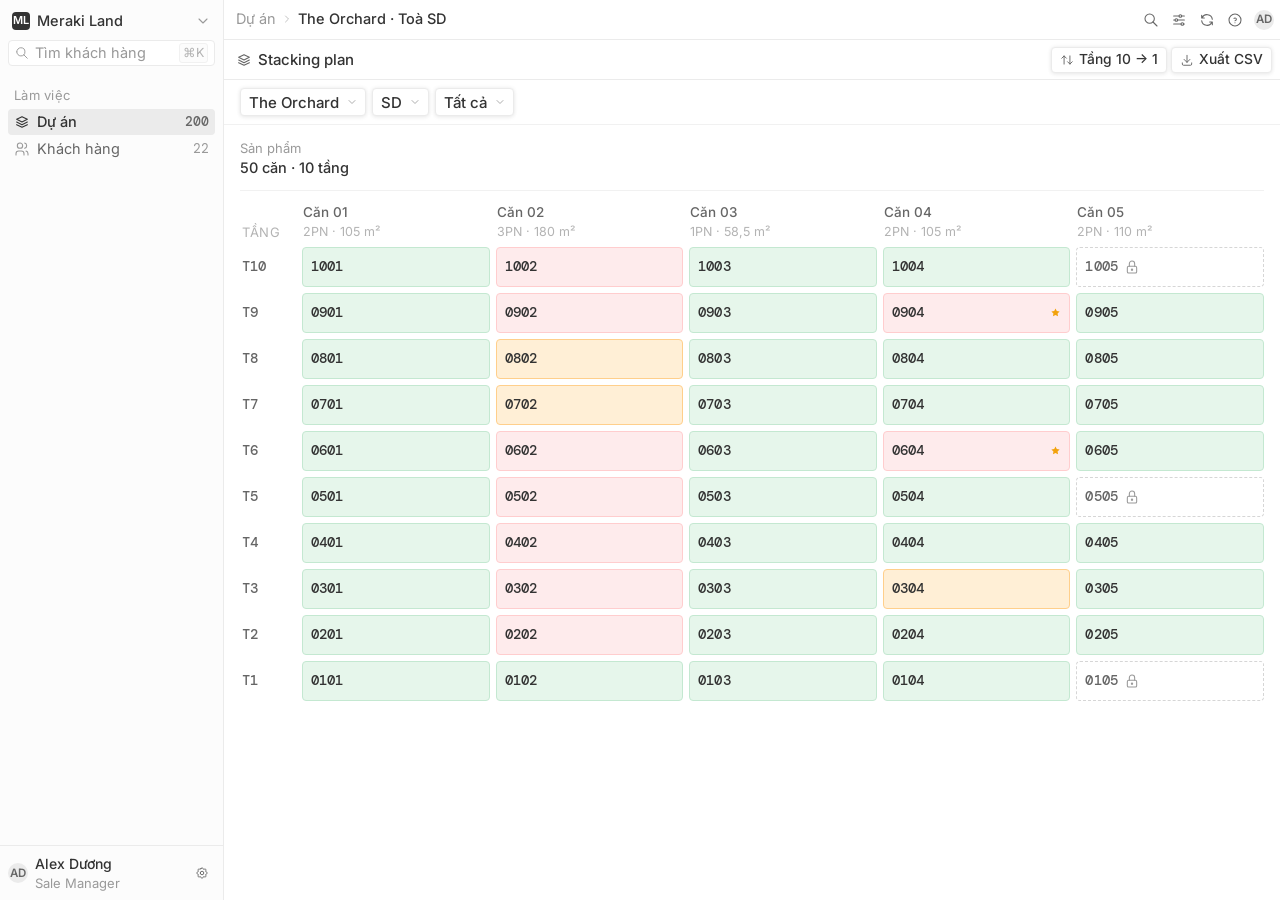
==== index.html @ 2915f396 "Unit info only on overview tab; remove customer type toggle and name-line meta; drop commission tab " ====
<!DOCTYPE html>
<html lang="vi">
<head>
<meta charset="UTF-8" />
<meta name="viewport" content="width=device-width, initial-scale=1.0" />
<title>The Orchard – Stacking plan</title>
<link rel="preconnect" href="https://fonts.googleapis.com" />
<link rel="preconnect" href="https://fonts.gstatic.com" crossorigin />
<link href="https://fonts.googleapis.com/css2?family=Inter:wght@400;500;600&family=DM+Mono:wght@400;500&display=swap" rel="stylesheet" />
<style>
/* ============================================================
   Tokens — lấy từ twenty-ui (ThemeLight): background, border,
   font color, radius, accent, tag bg/text, spacing 4px.
   ============================================================ */
:root{
  /* ===== twenty-ui ThemeLight (sRGB) — font ===== */
  --t-font-family: Inter, sans-serif;
  --t-code-font-family: 'DM Mono', monospace;
  --t-font-size-xxs: .625rem;
  --t-font-size-xs: .85rem;
  --t-font-size-sm: .92rem;
  --t-font-size-md: 1rem;
  --t-font-size-lg: 1.23rem;
  --t-font-size-xl: 1.54rem;
  --t-font-size-xxl: 1.85rem;
  --t-font-weight-regular: 400;
  --t-font-weight-medium: 500;
  --t-font-weight-semi-bold: 600;
  --t-text-icon-size-small: 14px;
  --t-text-icon-size-medium: 16px;
  --t-text-icon-strike-light: 1.6;
  --t-text-icon-strike-medium: 2;

  /* ===== background / border / font color ===== */
  --t-background-primary: #FFFFFF;
  --t-background-secondary: #FCFCFC;
  --t-background-tertiary: #F1F1F1;
  --t-background-quaternary: #EBEBEB;
  --t-background-transparent-lighter: #00000005;
  --t-background-transparent-light: #0000000A;
  --t-background-transparent-medium: #00000014;
  --t-background-transparent-strong: #00000029;
  --t-background-primary-inverted: #333333;
  --t-background-primary-inverted-hover: #666666;
  --t-border-color-light: #F1F1F1;
  --t-border-color-medium: #EBEBEB;
  --t-border-color-strong: #D6D6D6;
  --t-font-color-primary: #333333;
  --t-font-color-secondary: #666666;
  --t-font-color-tertiary: #999999;
  --t-font-color-light: #B3B3B3;
  --t-font-color-extra-light: #CCCCCC;
  --t-font-color-inverted: #FFFFFF;
  --t-font-color-danger: #E5484D;

  /* ===== accent (Radix blue) + màu trạng thái ===== */
  --t-color-blue: #3E63DD;
  --t-color-blue3: #EDF2FE;
  --t-color-blue5: #D2DEFF;
  --t-color-blue7: #ABBDF9;
  --t-color-blue10: #3358D4;
  --t-color-green3: #E6F6EB;
  --t-color-green5: #C4E8D1;
  --t-color-green11: #00824D;
  --t-color-orange3: #FFEFD6;
  --t-color-orange5: #FFCF8B;
  --t-color-orange11: #D14E00;
  --t-color-purple3: #F7EDFD;
  --t-color-purple5: #E0C4F4;
  --t-color-purple11: #8145B5;
  --t-color-red3: #FEEBEC;
  --t-color-red5: #FFCDCE;
  --t-color-red8: #EB8E90;
  --t-color-red11: #CE2C31;
  --t-color-gray2: #FCFCFC;
  --t-color-gray5: #EBEBEB;
  --t-color-gray9: #999999;
  --t-accent-primary: #D2DEFF;
  --t-accent-secondary: #D2DEFF;
  --t-accent-tertiary: #EDF2FE;
  --t-background-danger: #FEEBEC;
  --t-border-color-danger: #FFCDCE;

  /* ===== radius / spacing / shadow ===== */
  --t-border-radius-xs: 2px;
  --t-border-radius-sm: 4px;
  --t-border-radius-md: 8px;
  --t-border-radius-lg: 16px;
  --t-border-radius-xl: 20px;
  --t-border-radius-pill: 999px;
  --t-spacing-1: 4px;
  --t-spacing-2: 8px;
  --t-spacing-3: 12px;
  --t-spacing-4: 16px;
  --t-spacing-5: 20px;
  --t-spacing-6: 24px;
  --t-spacing-7: 28px;
  --t-spacing-8: 32px;
  --t-box-shadow-light: 0 2px 4px rgba(0,0,0,.039), 0 0 4px rgba(0,0,0,.078);
  --t-box-shadow-strong: 2px 4px 16px rgba(0,0,0,.161), 0 2px 4px rgba(0,0,0,.078);

  /* ===== alias dùng trong file ===== */
  --bg: var(--t-background-primary);
  --bg2: var(--t-background-secondary);
  --bg3: var(--t-background-tertiary);
  --bg4: var(--t-background-quaternary);
  --bd: var(--t-border-color-medium);
  --bd2: var(--t-border-color-strong);
  --bdl: var(--t-border-color-light);
  --fg: var(--t-font-color-primary);
  --fg2: var(--t-font-color-secondary);
  --fg3: var(--t-font-color-tertiary);
  --fg4: var(--t-font-color-light);
  --acc: var(--t-color-blue);
  --accs: var(--t-accent-tertiary);
  --accb: var(--t-accent-primary);
  --r-xs: var(--t-border-radius-xs);
  --r-sm: var(--t-border-radius-sm);
  --r-md: var(--t-border-radius-md);
  --topbar: 40px;
  --sbw: 224px;
  --sh-btn: var(--t-box-shadow-light);
  --sh-panel: -12px 0 32px rgba(0,0,0,.08), -1px 0 0 rgba(0,0,0,.07);
  --ease: cubic-bezier(.16,1,.3,1);

  /* trạng thái căn hộ — scale màu twenty-ui */
  --s-av-bg: var(--t-color-green3);   --s-av-fg: var(--t-color-green11);  --s-av-bd: var(--t-color-green5);
  --s-sold-bg: var(--t-color-red3);   --s-sold-fg: var(--t-color-red11);  --s-sold-bd: var(--t-color-red5);
  --s-tx-bg: var(--t-color-orange3);  --s-tx-fg: var(--t-color-orange11);  --s-tx-bd: var(--t-color-orange5);
  --s-lock-bg: #FFFFFF;               --s-lock-fg: var(--fg3);             --s-lock-bd: var(--bd2);
}

*{box-sizing:border-box;margin:0;padding:0}
html,body{height:100%}
html{font-size:15px}
body{
  font-family:var(--t-font-family);
  font-size:var(--t-font-size-md);line-height:1.4;color:var(--fg);background:var(--bg);
  -webkit-font-smoothing:antialiased;
  display:flex;overflow:hidden;
}
button{font:inherit;color:inherit;background:none;border:0;cursor:pointer}
input,select,textarea{font:inherit;color:inherit}
svg.ic{width:var(--t-text-icon-size-medium);height:var(--t-text-icon-size-medium);flex:0 0 auto;stroke:currentColor;fill:none;stroke-width:var(--t-text-icon-strike-light);stroke-linecap:round;stroke-linejoin:round}
svg.ic.sm{width:14px;height:14px}
.mono{font-family:var(--t-code-font-family),'SFMono-Regular',Consolas,monospace;font-variant-ligatures:none}
::selection{background:#D2DEFF}
::-webkit-scrollbar{width:8px;height:8px}
::-webkit-scrollbar-thumb{background:#DEDEDE;border-radius:8px;border:2px solid #fff}
::-webkit-scrollbar-thumb:hover{background:#C9C9C9}
::-webkit-scrollbar-track{background:transparent}

/* ============================================================
   SIDEBAR
   ============================================================ */
.sb{
  width:var(--sbw);flex:0 0 var(--sbw);
  background:var(--bg2);border-right:1px solid var(--bd);
  display:flex;flex-direction:column;min-height:0;
}
.sb-head{padding:8px 8px 6px;display:flex;flex-direction:column;gap:6px}
.ws{display:flex;align-items:center;gap:7px;height:26px;padding:0 4px;border-radius:var(--r-sm);width:100%}
.ws:hover{background:var(--bg3)}
.ws-logo{
  width:18px;height:18px;border-radius:var(--r-sm);background:#333333;color:#fff;
  display:flex;align-items:center;justify-content:center;font-size:11px;font-weight:600;letter-spacing:-.02em;
}
.ws-name{font-size:14.5px;font-weight:500;white-space:nowrap;overflow:hidden;text-overflow:ellipsis}
.ws svg.ic{margin-left:auto;color:var(--fg3)}
.sb-search{
  display:flex;align-items:center;gap:6px;height:26px;padding:0 6px;
  border:1px solid var(--bd);border-radius:var(--r-sm);background:#fff;
  color:var(--fg3);font-size:14.5px;width:100%;text-align:left;
}
.sb-search:hover{border-color:var(--bd2)}
.sb-search kbd{
  margin-left:auto;font-family:inherit;font-size:12.5px;color:var(--fg4);
  border:1px solid var(--bdl);border-radius:3px;padding:0 3px;background:var(--bg2);
}

.sb-nav{padding:4px 8px;display:flex;flex-direction:column;gap:1px;overflow-y:auto;flex:1;min-height:0}
.nav-label{
  font-size:13px;color:var(--fg3);padding:10px 6px 4px;letter-spacing:.02em;
}
.nav-item{
  display:flex;align-items:center;gap:7px;height:26px;padding:0 6px;border-radius:var(--r-sm);
  color:var(--fg2);font-size:14.5px;width:100%;text-align:left;white-space:nowrap;
}
.nav-item svg.ic{color:var(--fg3)}
.nav-item:hover{background:var(--bg3);color:var(--fg)}
.nav-item.on{background:var(--bg4);color:var(--fg);font-weight:500}
.nav-item.on svg.ic{color:var(--fg)}
.nav-count{margin-left:auto;font-size:13px;color:var(--fg3);font-family:'DM Mono',monospace}
.nav-item.on .nav-count{color:var(--fg2)}
.sb-ctx{padding:2px 6px 2px 22px;display:flex;flex-direction:column;gap:3px}
.sb-ctx span{font-size:14px;color:var(--fg3);white-space:nowrap;overflow:hidden;text-overflow:ellipsis}
.sb-ctx b{font-weight:500;color:var(--fg2)}
.sb-foot{border-top:1px solid var(--bd);padding:8px;display:flex;align-items:center;gap:7px}
.ava{
  width:20px;height:20px;border-radius:50%;background:var(--bg4);color:var(--fg2);
  display:inline-flex;align-items:center;justify-content:center;font-size:11.5px;font-weight:600;flex:0 0 auto;
}
.sb-user{min-width:0;display:flex;flex-direction:column}
.sb-user b{font-size:14px;font-weight:500}
.sb-user span{font-size:13px;color:var(--fg3)}
.sb-foot .iconbtn{margin-left:auto}

/* ============================================================
   MAIN
   ============================================================ */
.main{flex:1;min-width:0;display:flex;flex-direction:column;min-height:0}
.topbar{
  height:var(--topbar);flex:0 0 var(--topbar);display:flex;align-items:center;gap:8px;
  padding:0 6px 0 12px;border-bottom:1px solid var(--bd);
}
.crumb{display:flex;align-items:center;gap:5px;font-size:14.5px;color:var(--fg3);min-width:0}
.crumb svg.ic{width:12px;height:12px;color:var(--fg4)}
.crumb b{color:var(--fg);font-weight:500;white-space:nowrap;overflow:hidden;text-overflow:ellipsis}
.top-actions{margin-left:auto;display:flex;align-items:center;gap:2px}
.iconbtn{
  width:26px;height:26px;border-radius:var(--r-sm);display:inline-flex;align-items:center;justify-content:center;
  color:var(--fg2);
}
.iconbtn:hover{background:var(--bg3);color:var(--fg)}
.top-ava{margin-left:4px}

.viewbar{
  height:40px;flex:0 0 40px;display:flex;align-items:center;gap:6px;
  padding:0 8px 0 12px;border-bottom:1px solid var(--bd);
  overflow-x:auto;overflow-y:hidden;scrollbar-width:none;
}
.viewbar::-webkit-scrollbar{display:none}
.vb-icon{color:var(--fg2);display:flex}
.vb-title{font-size:15px;font-weight:500;white-space:nowrap}
.vb-count{font-size:14px;color:var(--fg3);white-space:nowrap}
.vb-sep{width:1px;height:16px;background:var(--bd);margin:0 4px;flex:0 0 auto}
.vb-spacer{flex:1;min-width:8px}
.vb-actions{display:flex;align-items:center;gap:4px;flex:0 0 auto}

.chip{
  display:inline-flex;align-items:center;gap:5px;height:22px;padding:0 7px;border-radius:var(--r-sm);
  border:1px solid transparent;font-size:14px;color:var(--fg2);white-space:nowrap;background:var(--bg3);
}
.chip:hover{background:var(--bg4)}
.chip.on{background:var(--accs);border-color:var(--accb);color:#3358D4;font-weight:500}
.chip .dot{width:6px;height:6px;border-radius:50%;background:currentColor;opacity:.55}
.chip.on .dot{opacity:1}

.btn{
  height:26px;display:inline-flex;align-items:center;justify-content:center;gap:5px;padding:0 8px;
  border:1px solid var(--bd);border-radius:var(--r-sm);background:#fff;color:var(--fg);
  font-size:var(--t-font-size-sm);font-weight:var(--t-font-weight-medium);white-space:nowrap;box-shadow:var(--sh-btn);
  transition:background .1s ease,border-color .1s ease;
}
.btn:hover{background:#F9F9F9;border-color:var(--bd2)}
.btn:active{background:var(--bg3)}
.btn svg.ic{color:var(--fg2)}
.btn.pri{background:var(--acc);border-color:var(--acc);color:#fff;box-shadow:none}
.btn.pri:hover{background:#3358D4;border-color:#3358D4}
.btn.pri svg.ic{color:#fff}
.btn.ghost{border-color:transparent;background:transparent;box-shadow:none}
.btn.ghost:hover{background:var(--bg3)}
.btn.icon{width:26px;padding:0}
.btn.danger{color:#E5484D;border-color:#FFCDCE}
.btn.danger:hover{background:#FEEBEC}
.btn:focus-visible,.chip:focus-visible,.iconbtn:focus-visible,.nav-item:focus-visible{
  outline:2px solid rgba(70,89,214,.5);outline-offset:1px;
}

.content{flex:1;min-height:0;overflow:auto;background:var(--bg)}

/* ============================================================
   STACKING PLAN
   ============================================================ */
.view{padding:14px 16px 28px}
.plan-topbar{display:flex;align-items:center;gap:18px;flex-wrap:wrap;padding-bottom:12px;margin-bottom:12px;border-bottom:1px solid var(--bdl)}
.prop{display:flex;flex-direction:column;gap:1px}
.prop span{font-size:13px;color:var(--fg3)}
.prop b{font-size:14.5px;font-weight:500;white-space:nowrap}

.lg{display:inline-flex;align-items:center;gap:5px;font-size:13.5px;color:var(--fg2);white-space:nowrap}

.plan-scroll{overflow-x:auto;overflow-y:hidden;padding-bottom:6px}
.plan{min-width:720px;max-width:1180px}
.prow,.phead{display:grid;grid-template-columns:56px repeat(5,minmax(0,1fr));gap:6px;align-items:stretch}
.phead{margin-bottom:6px;align-items:end}
.ph-floor{font-size:13px;color:var(--fg4);letter-spacing:.04em;text-transform:uppercase;padding-left:2px}
.ph-col{display:flex;flex-direction:column;gap:1px;padding-left:1px}
.ph-col b{font-size:13.5px;font-weight:500;color:var(--fg2)}
.ph-col span{font-size:12.5px;color:var(--fg4)}
.prow{margin-bottom:6px}
.fl{display:flex;flex-direction:column;justify-content:center;gap:1px;padding-left:2px}
.fl b{font-family:'DM Mono',monospace;font-size:14px;font-weight:500;color:var(--fg2)}
.fl span{font-size:12px;color:var(--fg4)}

.cell{
  position:relative;height:40px;border:1px solid var(--bd);border-radius:var(--r-sm);
  background:#fff;padding:0 8px;display:flex;flex-direction:row;align-items:center;
  text-align:left;transition:box-shadow .1s ease,filter .1s ease,opacity .12s ease;
}
.cell:hover{box-shadow:inset 0 0 0 1px rgba(0,0,0,.08),0 3px 10px rgba(17,17,17,.07);z-index:2}
.cell .row1{display:flex;align-items:center;gap:6px;flex:1;min-width:0}
.cell .code{font-family:'DM Mono',monospace;font-size:14px;font-weight:500;letter-spacing:.01em;color:var(--fg)}
.cell .price{margin-left:auto;font-family:'DM Mono',monospace;font-size:12px;color:var(--fg3);white-space:nowrap}
.cell .row2{display:none}
.cell .row2 svg.ic{width:11px;height:11px;opacity:.7}
.uproj{font-size:13.5px;color:var(--fg2);font-weight:500}
.uempty{color:var(--fg4)}
.tbl thead th:nth-child(2),.tbl thead th:nth-child(3){width:130px}
.tbl thead th:nth-child(4){width:38%}
.cell .star{width:11px;height:11px;flex:0 0 auto;margin-left:auto;color:#F2A20C;fill:#F2A20C;stroke:none}
.d-title .star{width:13px;height:13px;color:#F2A20C;fill:#F2A20C;stroke:none;margin-left:-2px}

.cell.s-av{background:var(--s-av-bg);border-color:var(--s-av-bd);color:var(--s-av-fg)}
.cell.s-sold{background:var(--s-sold-bg);border-color:var(--s-sold-bd);color:var(--s-sold-fg)}
.cell.s-tx{background:var(--s-tx-bg);border-color:var(--s-tx-bd);color:var(--s-tx-fg)}
.cell.s-lock{background:var(--s-lock-bg);border-style:dashed;border-color:var(--s-lock-bd);color:var(--s-lock-fg)}
.cell.s-tx .code,.cell.s-av .code,.cell.s-sold .code{color:var(--fg)}
.cell.dim{opacity:.3}
.cell.dim:hover{opacity:.75}
.cell:focus-visible{outline:2px solid rgba(70,89,214,.55);outline-offset:1px}
.cell.sel{box-shadow:inset 0 0 0 2px var(--acc)}

/* tooltip tom tat can ho (chi hien khi tro vao) */
.utip{
  position:fixed;left:0;top:0;z-index:95;width:250px;padding:9px 10px 8px;
  background:#fff;border:1px solid var(--bd);border-radius:var(--r-md);
  box-shadow:0 8px 24px rgba(17,17,17,.14),0 1px 2px rgba(17,17,17,.06);
  opacity:0;transform:translateY(3px);pointer-events:none;
  transition:opacity .1s ease,transform .12s ease;visibility:hidden;
}
.utip.on{opacity:1;transform:none;visibility:visible}
.utip-h{display:flex;align-items:center;gap:6px;margin-bottom:7px;padding-bottom:6px;border-bottom:1px solid var(--bdl)}
.utip-h b{font-family:'DM Mono',monospace;font-size:14.5px;font-weight:500;letter-spacing:.02em;color:var(--fg)}
.utip-h .tag{margin-left:auto}
.utip-r{display:flex;align-items:baseline;gap:8px;font-size:13.5px;line-height:1.65}
.utip-r span{flex:0 0 92px;color:var(--fg4);font-size:13px;white-space:nowrap}
.utip-r b{font-weight:500;color:var(--fg2);min-width:0;overflow:hidden;text-overflow:ellipsis;white-space:nowrap}
.utip-r b.mono{font-family:'DM Mono',monospace;color:var(--fg);font-weight:500}
.utip-g{margin-top:7px;padding-top:6px;border-top:1px dashed var(--bdl);font-size:13px;color:var(--fg3);line-height:1.5}
.utip-c{margin-top:5px;font-size:12.5px;color:var(--acc);letter-spacing:.01em}

/* bo loc: nhom trong popover */
.pkpop-g{font-size:12px;color:var(--fg4);text-transform:uppercase;letter-spacing:.05em;padding:7px 7px 3px}
.pkpop-g:first-child{padding-top:4px}
.pkpop-i .pdot{width:6px;height:6px;border-radius:50%;flex:0 0 auto}

.viewnote{display:flex;align-items:center;justify-content:space-between;gap:12px;margin-top:14px;padding-top:10px;border-top:1px solid var(--bdl);color:var(--fg3);font-size:13.5px;flex-wrap:wrap}
.viewnote .mono{color:var(--fg2)}

/* ============================================================
   TABLE (khách hàng)
   ============================================================ */
.tbl{width:100%;border-collapse:separate;border-spacing:0;font-size:15px}
.tbl thead th{
  position:sticky;top:0;z-index:1;background:#fff;height:30px;padding:0 8px;text-align:left;
  font-size:13px;font-weight:500;color:var(--fg3);letter-spacing:.03em;text-transform:uppercase;
  border-bottom:1px solid var(--bd);white-space:nowrap;
}
.tbl thead th:first-child{padding-left:16px}
.tbl thead th:last-child{padding-right:16px}
.tbl tbody td{height:38px;padding:0 8px;border-bottom:1px solid var(--bdl);vertical-align:middle;white-space:nowrap}
.tbl tbody td:first-child{padding-left:16px}
.tbl tbody td:last-child{padding-right:16px}
.tbl tbody tr{cursor:pointer}
.tbl tbody tr:hover td{background:#FAFAFA}
.tbl tbody tr.sel td{background:var(--accs)}
.cust{display:flex;align-items:center;gap:8px;min-width:0}
.cust .nm{min-width:0;display:flex;flex-direction:column;gap:0;line-height:1.25}
.cust .nm b{font-weight:500;font-size:15px;color:var(--fg);overflow:hidden;text-overflow:ellipsis}
.cust .nm span{font-size:13px;color:var(--fg3)}
.ava.lg{width:24px;height:24px;font-size:12px}

.tag{
  display:inline-flex;align-items:center;gap:4px;height:19px;padding:0 6px;border-radius:var(--r-sm);
  font-size:13px;font-weight:500;background:var(--bg3);color:var(--fg2);white-space:nowrap;
}
.tag.t-sold{background:var(--s-sold-bg);color:var(--s-sold-fg)}
.tag.t-tx{background:var(--s-tx-bg);color:var(--s-tx-fg)}
.tag.t-av{background:var(--s-av-bg);color:var(--s-av-fg)}
.tag.t-lock{background:#fff;border:1px solid var(--s-lock-bd);color:var(--s-lock-fg)}
.tag.t-tr{background:var(--bg3);color:var(--fg2)}
.tag.star-tag{display:inline-flex;align-items:center;gap:4px;background:#FFF7E6;border:1px solid #F3D79B;color:#8A5B00}
.tag.star-tag .star{width:12px;height:12px;color:#D9930B;fill:#D9930B;stroke:none}
.tag.t-acc{background:var(--accs);color:#3358D4}
.unit-chip{
  display:inline-flex;align-items:center;gap:4px;height:19px;padding:0 5px;border-radius:3px;
  border:1px solid var(--bd);background:#fff;font-family:'DM Mono',monospace;font-size:13px;color:var(--fg2);
}
.empty{
  display:flex;flex-direction:column;align-items:center;justify-content:center;gap:8px;
  padding:56px 16px;color:var(--fg3);font-size:14.5px;text-align:center;
}
.empty b{font-size:15px;font-weight:500;color:var(--fg2)}

/* ============================================================
   TABS (dùng trong trang chi tiết căn hộ)
   ============================================================ */
.tab{
  height:29px;padding:0 8px;font-size:14.5px;color:var(--fg2);border-bottom:2px solid transparent;
  white-space:nowrap;flex:0 0 auto;
}
.tab:hover{color:var(--fg)}
.tab.on{color:var(--fg);border-color:var(--fg);font-weight:500}
.tab .req{color:#E5484D;margin-left:2px}

.sec{padding:12px 0;border-bottom:1px solid var(--bdl)}
.sec:last-child{border-bottom:0}
.sec-h{display:flex;align-items:center;justify-content:space-between;gap:8px;margin-bottom:8px}
.sec-h span{font-size:13px;font-weight:500;color:var(--fg3);text-transform:uppercase;letter-spacing:.03em}

.fgrid{display:grid;grid-template-columns:1fr 1fr;gap:8px 14px}
.fgrid.one{grid-template-columns:1fr}
.field{display:flex;flex-direction:column;gap:3px;min-width:0}
.field label{font-size:13px;color:var(--fg3);display:flex;align-items:center;gap:2px}
.field .req{color:#E5484D}
.field .v{font-size:14.5px;color:var(--fg);overflow:hidden;text-overflow:ellipsis;white-space:nowrap}
.inp,.sel{
  height:26px;width:100%;border:1px solid var(--bd);border-radius:var(--r-sm);background:#fff;
  padding:0 7px;font-size:14.5px;color:var(--fg);
}
.inp:hover,.sel:hover{border-color:var(--bd2)}
.inp:focus,.sel:focus{outline:none;border-color:#ABBDF9;box-shadow:0 0 0 3px rgba(70,89,214,.12)}
.inp.mono{font-family:'DM Mono',monospace}
.inp[readonly]{background:var(--bg2);color:var(--fg2)}

.opt{
  display:flex;align-items:center;gap:7px;width:100%;height:28px;padding:0 7px;margin-bottom:4px;
  border:1px solid var(--bd);border-radius:var(--r-sm);background:#fff;font-size:14.5px;text-align:left;
}
.opt:hover{border-color:var(--bd2);background:#FCFCFC}
.opt.on{border-color:var(--fg);box-shadow:inset 0 0 0 1px var(--fg)}
.opt i{width:7px;height:7px;border-radius:50%;flex:0 0 auto}
.opt span{margin-left:auto;font-size:13px;color:var(--fg3)}
.opt.on span{color:var(--fg2)}

.kv{display:flex;align-items:baseline;justify-content:space-between;gap:12px;padding:4px 0;font-size:14.5px;color:var(--fg2)}
.kv b{font-family:'DM Mono',monospace;font-weight:400;color:var(--fg);white-space:nowrap}
.kv.total{border-top:1px solid var(--bd);margin-top:6px;padding-top:8px;color:var(--fg);font-weight:500}
.kv.total b{font-weight:500;color:var(--acc);font-size:15px}

.itable{width:100%;border-collapse:separate;border-spacing:0;font-size:14px}
.itable th{
  height:26px;padding:0 7px;text-align:left;font-size:12.5px;font-weight:500;color:var(--fg3);
  text-transform:uppercase;letter-spacing:.03em;background:var(--bg2);border-bottom:1px solid var(--bd);white-space:nowrap;
}
.itable td{height:30px;padding:0 7px;border-bottom:1px solid var(--bdl);white-space:nowrap}
.itable tr:last-child td{border-bottom:0}
.itable .num{text-align:right;font-family:'DM Mono',monospace;color:var(--fg)}
.itable tbody tr:hover td{background:#FCFCFC}
.mtable{border:1px solid var(--bd);border-radius:var(--r-sm);overflow:hidden}

.tpl{display:flex;align-items:center;gap:9px;width:100%;padding:8px 6px;border-radius:var(--r-sm);text-align:left;border-bottom:1px solid var(--bdl)}
.tpl:last-child{border-bottom:0}
.tpl:hover{background:#FAFAFA}
.tpl .tpl-ic{
  width:26px;height:26px;border-radius:var(--r-sm);background:var(--bg3);color:var(--fg2);
  display:flex;align-items:center;justify-content:center;flex:0 0 auto;
}
.tpl .tpl-tx{min-width:0;display:flex;flex-direction:column;gap:0;line-height:1.3}
.tpl .tpl-tx b{font-size:14.5px;font-weight:500;color:var(--fg)}
.tpl .tpl-tx span{font-size:13px;color:var(--fg3);overflow:hidden;text-overflow:ellipsis;white-space:nowrap}
.tpl .tpl-dl{margin-left:auto;flex:0 0 auto}

.stat2{display:grid;grid-template-columns:1fr 1fr;gap:8px}
.stat{border:1px solid var(--bd);border-radius:var(--r-sm);padding:8px 9px;background:#fff}
.stat span{display:block;font-size:12.5px;color:var(--fg3);margin-bottom:2px}
.stat b{font-family:'DM Mono',monospace;font-size:15px;font-weight:500;color:var(--fg)}
.stat b.g{color:#00824D}

.bar{height:5px;border-radius:99px;background:var(--bg3);overflow:hidden;margin:6px 0 4px}
.bar i{display:block;height:100%;background:var(--acc);border-radius:99px}
.barline{display:flex;align-items:baseline;justify-content:space-between;gap:10px;font-size:13.5px;color:var(--fg3)}
.barline b{font-family:'DM Mono',monospace;font-weight:400;color:var(--fg2);font-size:13.5px}

.tl{display:flex;flex-direction:column;gap:0;margin-top:2px}
.tl-row{display:grid;grid-template-columns:16px 1fr;gap:8px;padding:0 0 10px;position:relative}
.tl-row:last-child{padding-bottom:0}
.tl-dot{
  width:16px;height:16px;border-radius:50%;background:var(--bg3);color:var(--fg2);
  display:flex;align-items:center;justify-content:center;margin-top:1px;position:relative;z-index:1;
}
.tl-dot svg.ic{width:9px;height:9px;stroke-width:2.4}
.tl-row:not(:last-child):before{
  content:'';position:absolute;left:7.5px;top:17px;bottom:0;width:1px;background:var(--bdl);
}
.tl-tx{display:flex;flex-direction:column;gap:1px;line-height:1.35;min-width:0}
.tl-tx b{font-size:14px;font-weight:500}
.tl-tx span{font-size:13px;color:var(--fg3)}

/* toast */
.toast{
  position:fixed;left:50%;bottom:16px;transform:translate(-50%,10px);background:#333333;color:#fff;
  font-size:14.5px;padding:7px 11px;border-radius:6px;box-shadow:0 8px 24px rgba(0,0,0,.18);
  opacity:0;pointer-events:none;transition:opacity .14s ease,transform .14s ease;z-index:60;max-width:88vw;
  display:flex;align-items:center;gap:7px;
}
.toast.on{opacity:1;transform:translate(-50%,0)}
.toast svg.ic{width:13px;height:13px;color:#5BB88B}

/* ============================================================
   PICKER BAR · 2 dropdown (Dự án / Toà) — không vỡ khi có nhiều
   ============================================================ */
.pbar{
  display:flex;align-items:center;gap:6px;flex-wrap:nowrap;
  padding:8px 16px;border-bottom:1px solid var(--bdl);background:#fff;
}
.pkwrap{position:relative;display:inline-flex;flex:0 0 auto}
.pk{
  height:28px;display:inline-flex;align-items:center;gap:6px;padding:0 7px 0 8px;
  border:1px solid var(--bd);border-radius:var(--r-sm);background:#fff;
  font-size:15px;color:var(--fg);box-shadow:var(--sh-btn);white-space:nowrap;
}
.pk .lb{font-size:13px;color:var(--fg3);font-weight:400}
.pk b{font-weight:500}
.pk .cnt{font-family:'DM Mono',monospace;font-size:12.5px;font-weight:400;color:var(--fg3)}
.pk .chev{width:12px;height:12px;color:var(--fg3);margin-left:1px}
.pk:hover{background:#F9F9F9;border-color:var(--bd2)}
.pk.on{border-color:#ABBDF9;box-shadow:0 0 0 3px rgba(70,89,214,.12)}
.pkpop{
  position:absolute;top:calc(100% + 5px);left:0;z-index:40;
  min-width:250px;max-width:min(380px,84vw);max-height:min(360px,62vh);overflow:auto;
  padding:3px;background:#fff;border:1px solid var(--bd);border-radius:var(--r-sm);box-shadow:var(--sh-panel);
}
.pkpop-h{font-size:12.5px;color:var(--fg4);text-transform:uppercase;letter-spacing:.04em;padding:5px 7px 3px}
.pkpop-i{
  display:flex;align-items:center;gap:8px;width:100%;height:30px;padding:0 7px;
  border-radius:var(--r-xs);font-size:15px;color:var(--fg);text-align:left;
}
.pkpop-i:hover{background:var(--bg2)}
.pkpop-i.on{background:var(--accs);color:#3358D4;font-weight:500}
.pkpop-i .cnt{margin-left:auto;font-family:'DM Mono',monospace;font-size:12.5px;font-weight:400;color:var(--fg3)}
.pkpop-i.on .cnt{color:#3358D4;opacity:.75}
.pbar .flex1{flex:1;min-width:8px}
.pbar .note{overflow:hidden;text-overflow:ellipsis;white-space:nowrap;min-width:0}

/* ============================================================
   CUSTOMER PROFILE FORM (15 trường cá nhân / 17 trường DN)
   ============================================================ */
.field.full{grid-column:1 / -1}
select.inp{
  -webkit-appearance:none;appearance:none;padding-right:20px;cursor:pointer;
  background-image:url("data:image/svg+xml;utf8,<svg xmlns='http://www.w3.org/2000/svg' width='12' height='12' viewBox='0 0 24 24' fill='none' stroke='%23999999' stroke-width='2' stroke-linecap='round' stroke-linejoin='round'><path d='m6 9 6 6 6-6'/></svg>");
  background-repeat:no-repeat;background-position:right 6px center;
}
.field.err label{color:#CE2C31}
.field.err .inp,.field.err select,.field.err textarea{border-color:#E5484D;box-shadow:0 0 0 3px rgba(217,59,59,.1)}
.sub-h{
  font-size:13px;font-weight:500;color:var(--fg3);text-transform:uppercase;letter-spacing:.03em;
  margin:14px 0 6px;
}
.sub-h:first-child{margin-top:0}
.seg{display:inline-flex;gap:2px;padding:2px;background:var(--bg2);border:1px solid var(--bd);border-radius:var(--r-sm)}
.seg button{height:23px;padding:0 9px;border-radius:var(--r-xs);font-size:14.5px;color:var(--fg2)}
.seg button:hover{color:var(--fg)}
.seg button.on{background:#fff;color:var(--fg);font-weight:500;box-shadow:0 1px 2px rgba(0,0,0,.06)}
.fhint{font-size:13.5px;color:var(--fg4);margin-top:9px}
.pickrow{display:flex;flex-direction:column;gap:5px;margin:4px 0 10px}
.pickrow label{font-size:13.5px;color:var(--fg3);font-weight:500}
.uc-acts{display:flex;gap:8px;flex-wrap:wrap;margin-top:12px}
.toolbar{display:flex;align-items:center;gap:6px;flex-wrap:wrap;padding:10px 16px 10px;border-bottom:1px solid var(--bdl)}
.toolbar .flex1{flex:1;min-width:8px}
.toolbar .vt{font-size:14px;color:var(--fg3);margin-right:2px}
.tag.t-org{background:#F7EDFD;color:#8145B5}
.tag.t-ind{background:var(--bg3);color:var(--fg2)}

/* ============================================================
   DETAIL PAGE (thay cho drawer cũ)
   ============================================================ */
body.detail-mode #viewbar{display:none}
.detail{padding-bottom:26px}
.d-head{
  padding:10px 16px 0;border-bottom:1px solid var(--bd);background:#fff;
  position:sticky;top:0;z-index:5;
}
.d-top{display:flex;align-items:center;gap:6px;height:26px;font-size:14px;color:var(--fg3)}
.d-top .iconbtn{width:24px;height:24px;margin-left:-4px;flex:0 0 auto}
.d-top svg.sep{width:12px;height:12px;color:var(--fg4);flex:0 0 auto}
.d-top b{color:var(--fg);font-weight:500;white-space:nowrap;overflow:hidden;text-overflow:ellipsis}
.d-top .flex1{flex:1;min-width:8px}
.d-title{display:flex;align-items:center;gap:9px;margin:4px 0 10px;flex-wrap:wrap}
.d-title h1{font-size:21.5px;font-weight:600;letter-spacing:-.015em}
.d-title h1.mono{font-family:'DM Mono',monospace;font-weight:500;letter-spacing:0;font-size:20px}
.d-title .d-sub{font-size:14px;color:var(--fg3)}
.d-title .ava.lg{width:26px;height:26px;font-size:12px}
.kpis{display:grid;grid-template-columns:repeat(4,minmax(0,1fr));gap:8px;margin-bottom:12px}
.kpi{
  display:flex;flex-direction:column;gap:3px;padding:8px 10px;min-width:0;
  border:1px solid var(--bd);border-radius:var(--r-sm);background:var(--bg2);
}
.kpi span{font-size:13px;color:var(--fg3)}
.kpi b{font-family:'DM Mono',monospace;font-size:15.5px;font-weight:500;white-space:nowrap;overflow:hidden;text-overflow:ellipsis}
.kpi b.g{color:#00824D}
.d-tabs{display:flex;gap:2px;overflow-x:auto;scrollbar-width:none;margin:0 -2px}
.d-tabs::-webkit-scrollbar{display:none}
.d-tabs .tab{height:32px;padding:0 10px;font-size:14.5px}
.d-body{display:grid;grid-template-columns:minmax(0,1fr) 316px;gap:16px;padding:14px 16px 0;align-items:start}
.d-body.one{grid-template-columns:minmax(0,1fr)}
.d-main{min-width:0}
.d-side{min-width:0;display:flex;flex-direction:column;gap:10px}
.d-side .sec{margin:0;padding:10px 11px;border:1px solid var(--bd);border-radius:var(--r-sm);background:#fff;min-width:0}
.d-side .sec .sec-h{margin-bottom:6px}
.d-side .kv span{font-size:13.5px}
.d-side .kv b{font-size:14px;min-width:0}
.d-side .kv b{overflow:hidden;text-overflow:ellipsis}
.d-side .kv.w{display:block;padding:5px 0}
.d-side .kv.w span{display:block;font-size:12.5px;color:var(--fg3)}
.d-side .kv.w b{display:block;font-family:var(--t-font-family);font-size:13.5px;white-space:normal;overflow:visible;text-overflow:clip;margin-top:1px;text-align:left}
.d-side .opt{margin-bottom:3px}
.cust2{display:flex;align-items:center;gap:8px;margin-bottom:8px}
.cust2 .nm{display:flex;flex-direction:column;min-width:0}
.cust2 .nm b{font-size:14.5px;font-weight:500;overflow:hidden;text-overflow:ellipsis;white-space:nowrap}
.cust2 .nm span{font-size:13.5px;color:var(--fg3)}
.cr-lnk{color:var(--acc);font-weight:500;text-align:left}
.cr-lnk:hover{text-decoration:underline}
.btn.wide{width:100%}
.lbl{font-size:13px;color:var(--fg3);display:block;margin-bottom:3px}

/* ============================================================
   RESPONSIVE
   ============================================================ */
@media (max-width:1180px){
  
}
@media (max-width:1000px){
  :root{--sbw:52px}
  .sb-head{padding:8px 6px 4px;align-items:center}
  .ws{justify-content:center;padding:0}
  .ws-name,.ws svg,.sb-search span,.sb-search kbd,.nav-label,.sb-ctx,.sb-user,.nav-count{display:none}
  .sb-search{justify-content:center;padding:0}
  .nav-item{justify-content:center;padding:0}
  .sb-foot{justify-content:center;padding:8px 4px}
  .sb-foot .iconbtn{display:none}
}
@media (max-width:1080px){
  .d-body{grid-template-columns:1fr}
  .kpis{grid-template-columns:repeat(2,minmax(0,1fr))}
  .d-side{flex-direction:row;flex-wrap:wrap}
  .d-side .sec{flex:1 1 260px}
}
@media (max-width:760px){
  .view{padding:12px 12px 24px}
  .plan-topbar{gap:12px 18px}
  .pbar{padding:8px 12px}
  .pbar .note{display:none}
  .pbar{gap:6px}
  .pbar .pk .cnt{display:none}
  .pkpop{
    position:fixed;left:12px;right:12px;bottom:12px;top:auto;
    width:auto;min-width:0;max-width:none;max-height:56vh;z-index:60;
    box-shadow:0 12px 32px rgba(17,17,17,.18);
  }
  .d-head{padding:8px 12px 0}
  .d-body{padding:12px 12px 0}
  .d-title h1{font-size:19px}
  .kpis{grid-template-columns:1fr 1fr;gap:6px}
  .fgrid{grid-template-columns:1fr}
  .toolbar{padding:9px 12px}
  .stat2{grid-template-columns:1fr}
  .cell{height:38px}
  .utip{width:min(268px,calc(100vw - 24px))}
  .tbl{font-size:14px}
  .tbl thead th:nth-child(2),.tbl thead th:nth-child(3),.tbl thead th:nth-child(4){width:auto}
  .tbl tbody td{padding:0 6px}
  .uproj{font-size:13px}
  .tbl .unit-chip{font-size:12px;height:20px;padding:0 5px}
  .tbl .cust .nm{max-width:180px}
  .tbl .cust .nm b,.tbl .cust .nm span{display:block;white-space:nowrap;overflow:hidden;text-overflow:ellipsis}
}
/* ---- status: read-only + action transitions ---- */
.stread{padding:2px 0 0}
.stread .kv{padding:5px 0}
.stread .kv b{font-family:'DM Mono',monospace;font-size:13.5px}
.stread .kv b.bw{font-family:var(--t-font-family);white-space:normal}
.stacts{display:flex;flex-wrap:wrap;gap:6px;margin-top:11px}
.stacts .btn{height:29px;padding:0 9px}
.stacts .btn .to{font-size:12.5px;font-weight:400;color:var(--fg3)}
.stacts .btn.pri .to{color:rgba(255,255,255,.85)}
.stacts .btn[disabled]{opacity:.5;cursor:not-allowed}
@media (prefers-reduced-motion:reduce){
  *{transition:none!important;animation:none!important}
}
</style>
</head>
<body>
<!-- ===== icon sprite (Tabler Icons 3.31 — bộ icon twenty dùng) ===== -->
<svg width="0" height="0" style="position:absolute" aria-hidden="true" focusable="false"><defs>
<symbol id="i-search" viewBox="0 0 24 24"><path d="M10 10m-7 0a7 7 0 1 0 14 0a7 7 0 1 0 -14 0"/><path d="M21 21l-6 -6"/></symbol>
<symbol id="i-chevron-down" viewBox="0 0 24 24"><path d="M6 9l6 6l6 -6"/></symbol>
<symbol id="i-chevron-right" viewBox="0 0 24 24"><path d="M9 6l6 6l-6 6"/></symbol>
<symbol id="i-arrow-left" viewBox="0 0 24 24"><path d="M5 12l14 0"/><path d="M5 12l6 6"/><path d="M5 12l6 -6"/></symbol>
<symbol id="i-x" viewBox="0 0 24 24"><path d="M18 6l-12 12"/><path d="M6 6l12 12"/></symbol>
<symbol id="i-building" viewBox="0 0 24 24"><path d="M3 21l18 0"/><path d="M5 21v-14l8 -4v18"/><path d="M19 21v-10l-6 -4"/><path d="M9 9l0 .01"/><path d="M9 12l0 .01"/><path d="M9 15l0 .01"/><path d="M9 18l0 .01"/></symbol>
<symbol id="i-layers" viewBox="0 0 24 24"><path d="M12 4l-8 4l8 4l8 -4l-8 -4"/><path d="M4 12l8 4l8 -4"/><path d="M4 16l8 4l8 -4"/></symbol>
<symbol id="i-users" viewBox="0 0 24 24"><path d="M9 7m-4 0a4 4 0 1 0 8 0a4 4 0 1 0 -8 0"/><path d="M3 21v-2a4 4 0 0 1 4 -4h4a4 4 0 0 1 4 4v2"/><path d="M16 3.13a4 4 0 0 1 0 7.75"/><path d="M21 21v-2a4 4 0 0 0 -3 -3.85"/></symbol>
<symbol id="i-plus" viewBox="0 0 24 24"><path d="M12 5l0 14"/><path d="M5 12l14 0"/></symbol>
<symbol id="i-sliders" viewBox="0 0 24 24"><path d="M14 6m-2 0a2 2 0 1 0 4 0a2 2 0 1 0 -4 0"/><path d="M4 6l8 0"/><path d="M16 6l4 0"/><path d="M8 12m-2 0a2 2 0 1 0 4 0a2 2 0 1 0 -4 0"/><path d="M4 12l2 0"/><path d="M10 12l10 0"/><path d="M17 18m-2 0a2 2 0 1 0 4 0a2 2 0 1 0 -4 0"/><path d="M4 18l11 0"/><path d="M19 18l1 0"/></symbol>
<symbol id="i-sort" viewBox="0 0 24 24"><path d="M3 9l4 -4l4 4m-4 -4v14"/><path d="M21 15l-4 4l-4 -4m4 4v-14"/></symbol>
<symbol id="i-refresh" viewBox="0 0 24 24"><path d="M20 11a8.1 8.1 0 0 0 -15.5 -2m-.5 -4v4h4"/><path d="M4 13a8.1 8.1 0 0 0 15.5 2m.5 4v-4h-4"/></symbol>
<symbol id="i-lock" viewBox="0 0 24 24"><path d="M5 13a2 2 0 0 1 2 -2h10a2 2 0 0 1 2 2v6a2 2 0 0 1 -2 2h-10a2 2 0 0 1 -2 -2v-6z"/><path d="M11 16a1 1 0 1 0 2 0a1 1 0 0 0 -2 0"/><path d="M8 11v-4a4 4 0 1 1 8 0v4"/></symbol>
<symbol id="i-download" viewBox="0 0 24 24"><path d="M4 17v2a2 2 0 0 0 2 2h12a2 2 0 0 0 2 -2v-2"/><path d="M7 11l5 5l5 -5"/><path d="M12 4l0 12"/></symbol>
<symbol id="i-star" viewBox="0 0 24 24"><path d="M12 3l2.8 5.7 6.2.9-4.5 4.4 1.1 6.2-5.6-3-5.6 3 1.1-6.2-4.5-4.4 6.2-.9z"/></symbol><symbol id="i-check" viewBox="0 0 24 24"><path d="M5 12l5 5l10 -10"/></symbol>
<symbol id="i-file" viewBox="0 0 24 24"><path d="M14 3v4a1 1 0 0 0 1 1h4"/><path d="M17 21h-10a2 2 0 0 1 -2 -2v-14a2 2 0 0 1 2 -2h7l5 5v11a2 2 0 0 1 -2 2z"/><path d="M9 9l1 0"/><path d="M9 13l6 0"/><path d="M9 17l6 0"/></symbol>
<symbol id="i-percent" viewBox="0 0 24 24"><path d="M17 17m-1 0a1 1 0 1 0 2 0a1 1 0 1 0 -2 0"/><path d="M7 7m-1 0a1 1 0 1 0 2 0a1 1 0 1 0 -2 0"/><path d="M6 18l12 -12"/></symbol>
<symbol id="i-chart" viewBox="0 0 24 24"><path d="M3 13a1 1 0 0 1 1 -1h4a1 1 0 0 1 1 1v6a1 1 0 0 1 -1 1h-4a1 1 0 0 1 -1 -1z"/><path d="M15 9a1 1 0 0 1 1 -1h4a1 1 0 0 1 1 1v10a1 1 0 0 1 -1 1h-4a1 1 0 0 1 -1 -1z"/><path d="M9 5a1 1 0 0 1 1 -1h4a1 1 0 0 1 1 1v14a1 1 0 0 1 -1 1h-4a1 1 0 0 1 -1 -1z"/><path d="M4 20h14"/></symbol>
<symbol id="i-help" viewBox="0 0 24 24"><path d="M3 12a9 9 0 1 0 18 0a9 9 0 0 0 -18 0"/><path d="M12 16v.01"/><path d="M12 13a2 2 0 0 0 .914 -3.782a1.98 1.98 0 0 0 -2.414 .483"/></symbol>
<symbol id="i-mail" viewBox="0 0 24 24"><path d="M3 7a2 2 0 0 1 2 -2h14a2 2 0 0 1 2 2v10a2 2 0 0 1 -2 2h-14a2 2 0 0 1 -2 -2v-10z"/><path d="M3 7l9 6l9 -6"/></symbol>
<symbol id="i-phone" viewBox="0 0 24 24"><path d="M5 4h4l2 5l-2.5 1.5a11 11 0 0 0 5 5l1.5 -2.5l5 2v4a2 2 0 0 1 -2 2a16 16 0 0 1 -15 -15a2 2 0 0 1 2 -2"/></symbol>
<symbol id="i-id" viewBox="0 0 24 24"><path d="M3 4m0 3a3 3 0 0 1 3 -3h12a3 3 0 0 1 3 3v10a3 3 0 0 1 -3 3h-12a3 3 0 0 1 -3 -3z"/><path d="M9 10m-2 0a2 2 0 1 0 4 0a2 2 0 1 0 -4 0"/><path d="M15 8l2 0"/><path d="M15 12l2 0"/><path d="M7 16l10 0"/></symbol>
<symbol id="i-calendar" viewBox="0 0 24 24"><path d="M4 7a2 2 0 0 1 2 -2h12a2 2 0 0 1 2 2v12a2 2 0 0 1 -2 2h-12a2 2 0 0 1 -2 -2v-12z"/><path d="M16 3v4"/><path d="M8 3v4"/><path d="M4 11h16"/><path d="M11 15h1"/><path d="M12 15v3"/></symbol>
<symbol id="i-wallet" viewBox="0 0 24 24"><path d="M17 8v-3a1 1 0 0 0 -1 -1h-10a2 2 0 0 0 0 4h12a1 1 0 0 1 1 1v3m0 4v3a1 1 0 0 1 -1 1h-12a2 2 0 0 1 -2 -2v-12"/><path d="M20 12v4h-4a2 2 0 0 1 0 -4h4"/></symbol>
<symbol id="i-map" viewBox="0 0 24 24"><path d="M9 11a3 3 0 1 0 6 0a3 3 0 0 0 -6 0"/><path d="M17.657 16.657l-4.243 4.243a2 2 0 0 1 -2.827 0l-4.244 -4.243a8 8 0 1 1 11.314 0z"/></symbol>
<symbol id="i-settings" viewBox="0 0 24 24"><path d="M10.325 4.317c.426 -1.756 2.924 -1.756 3.35 0a1.724 1.724 0 0 0 2.573 1.066c1.543 -.94 3.31 .826 2.37 2.37a1.724 1.724 0 0 0 1.065 2.572c1.756 .426 1.756 2.924 0 3.35a1.724 1.724 0 0 0 -1.066 2.573c.94 1.543 -.826 3.31 -2.37 2.37a1.724 1.724 0 0 0 -2.572 1.065c-.426 1.756 -2.924 1.756 -3.35 0a1.724 1.724 0 0 0 -2.573 -1.066c-1.543 .94 -3.31 -.826 -2.37 -2.37a1.724 1.724 0 0 0 -1.065 -2.572c-1.756 -.426 -1.756 -2.924 0 -3.35a1.724 1.724 0 0 0 1.066 -2.573c-.94 -1.543 .826 -3.31 2.37 -2.37c1 .608 2.296 .07 2.572 -1.065z"/><path d="M9 12a3 3 0 1 0 6 0a3 3 0 0 0 -6 0"/></symbol>
<symbol id="i-more" viewBox="0 0 24 24"><path d="M5 12m-1 0a1 1 0 1 0 2 0a1 1 0 1 0 -2 0"/><path d="M12 12m-1 0a1 1 0 1 0 2 0a1 1 0 1 0 -2 0"/><path d="M19 12m-1 0a1 1 0 1 0 2 0a1 1 0 1 0 -2 0"/></symbol>
<symbol id="i-external" viewBox="0 0 24 24"><path d="M12 6h-6a2 2 0 0 0 -2 2v10a2 2 0 0 0 2 2h10a2 2 0 0 0 2 -2v-6"/><path d="M11 13l9 -9"/><path d="M15 4h5v5"/></symbol>
<symbol id="i-arrow-up" viewBox="0 0 24 24"><path d="M12 5l0 14"/><path d="M18 11l-6 -6"/><path d="M6 11l6 -6"/></symbol>
<symbol id="i-arrow-down" viewBox="0 0 24 24"><path d="M12 5l0 14"/><path d="M18 13l-6 6"/><path d="M6 13l6 6"/></symbol>
<symbol id="i-grid" viewBox="0 0 24 24"><path d="M4 4m0 1a1 1 0 0 1 1 -1h4a1 1 0 0 1 1 1v4a1 1 0 0 1 -1 1h-4a1 1 0 0 1 -1 -1z"/><path d="M14 4m0 1a1 1 0 0 1 1 -1h4a1 1 0 0 1 1 1v4a1 1 0 0 1 -1 1h-4a1 1 0 0 1 -1 -1z"/><path d="M4 14m0 1a1 1 0 0 1 1 -1h4a1 1 0 0 1 1 1v4a1 1 0 0 1 -1 1h-4a1 1 0 0 1 -1 -1z"/><path d="M14 14m0 1a1 1 0 0 1 1 -1h4a1 1 0 0 1 1 1v4a1 1 0 0 1 -1 1h-4a1 1 0 0 1 -1 -1z"/></symbol>
<symbol id="i-clock" viewBox="0 0 24 24"><path d="M3 12a9 9 0 1 0 18 0a9 9 0 0 0 -18 0"/><path d="M12 7v5l3 3"/></symbol>
</defs></svg>

<!-- ============================================================
     SIDEBAR
     ============================================================ -->
<aside class="sb">
  <div class="sb-head">
    <button class="ws" data-act="toast" data-msg="Chuyển không gian làm việc">
      <span class="ws-logo">ML</span>
      <span class="ws-name">Meraki Land</span>
      <svg class="ic"><use href="#i-chevron-down"/></svg>
    </button>
    <button class="sb-search" data-act="search-cust">
      <svg class="ic sm"><use href="#i-search"/></svg>
      <span>Tìm khách hàng</span>
      <kbd>⌘K</kbd>
    </button>
  </div>

  <nav class="sb-nav">
    <div class="nav-label">Làm việc</div>
    <button class="nav-item on" data-act="nav" data-view="project">
      <svg class="ic"><use href="#i-layers"/></svg>
      <span>Dự án</span>
      <span class="nav-count" id="cnt-units">30</span>
    </button>
    <button class="nav-item" data-act="nav" data-view="customer">
      <svg class="ic"><use href="#i-users"/></svg>
      <span>Khách hàng</span>
      <span class="nav-count" id="cnt-cust">8</span>
    </button>

  </nav>

  <div class="sb-foot">
    <span class="ava">AD</span>
    <div class="sb-user"><b>Alex Dương</b><span>Sale Manager</span></div>
    <button class="iconbtn" data-act="toast" data-msg="Cài đặt không gian làm việc" title="Cài đặt">
      <svg class="ic sm"><use href="#i-settings"/></svg>
    </button>
  </div>
</aside>

<!-- ============================================================
     MAIN
     ============================================================ -->
<div class="main">
  <header class="topbar">
    <div class="crumb" id="crumb"></div>
    <div class="top-actions">
      <button class="iconbtn" data-act="search-cust" title="Tìm khách hàng (⌘K)">
        <svg class="ic"><use href="#i-search"/></svg>
      </button>
      <button class="iconbtn" data-act="filter-toggle" title="Bộ lọc">
        <svg class="ic"><use href="#i-sliders"/></svg>
      </button>
      <button class="iconbtn" data-act="reset" title="Khôi phục dữ liệu mẫu">
        <svg class="ic"><use href="#i-refresh"/></svg>
      </button>
      <button class="iconbtn" data-act="toast" data-msg="Trợ giúp: chọn căn để mở hồ sơ nghiệp vụ" title="Trợ giúp">
        <svg class="ic"><use href="#i-help"/></svg>
      </button>
      <span class="ava top-ava">AD</span>
    </div>
  </header>

  <div class="viewbar" id="viewbar"></div>
  <main class="content" id="content"></main>
</div>

<div class="utip" id="utip"></div>
<div class="toast" id="toast"></div>

<style>
/* bổ sung cho shell (giữ toàn bộ token ở khối style chính) */
/* kéo ngang: chuột kéo được, bánh xe cũng cuộn */
.viewbar.canscroll,.d-tabs.canscroll,.plan-scroll.canscroll{cursor:grab}
.viewbar.dragging,.d-tabs.dragging,.plan-scroll.dragging{cursor:grabbing;user-select:none}
.viewbar,.d-tabs,.plan-scroll{scroll-behavior:auto}
/* bảng rộng: kéo ngang được thay vì bị cắt */
.mtable{overflow:auto}
/* thẻ lịch sử chuyển nhượng */
.trs{display:flex;flex-direction:column;gap:8px}
.tr{border:1px solid var(--bd);border-radius:var(--r-sm);background:#fff;padding:8px 10px}
.tr-h{display:flex;align-items:center;gap:6px;margin-bottom:4px;flex-wrap:wrap}
.tr-h b{font-weight:500;font-size:14.5px;color:var(--fg)}
.tr-h .mono{color:var(--fg3)}
.kv.w b{font-family:inherit;white-space:normal;text-align:right;word-break:break-word}
.q{
  height:26px;width:230px;max-width:38vw;border:1px solid var(--bd);border-radius:var(--r-sm);
  background:#fff;padding:0 8px 0 26px;font-size:14.5px;color:var(--fg);box-shadow:var(--sh-btn);
}
.q::placeholder{color:var(--fg4)}
.q:focus{outline:none;border-color:#ABBDF9;box-shadow:0 0 0 3px rgba(70,89,214,.12)}
.qwrap{position:relative;display:flex;align-items:center;flex:0 0 auto}
.qwrap svg.ic{position:absolute;left:7px;width:13px;height:13px;color:var(--fg3);pointer-events:none}
.chip .cnt{font-family:'DM Mono',monospace;font-size:12.5px;color:var(--fg3)}
.chip.on .cnt{color:#3358D4;opacity:.8}
.saved{display:inline-flex;align-items:center;gap:4px;font-size:13px;color:var(--fg3)}
.saved svg.ic{width:11px;height:11px;color:#00824D}
.cunits{display:flex;flex-direction:column;border:1px solid var(--bd);border-radius:var(--r-sm);overflow:hidden}
.cunit{display:flex;align-items:center;gap:8px;padding:7px 8px;border-bottom:1px solid var(--bdl);background:#fff;text-align:left;width:100%}
.cunit:last-child{border-bottom:0}
.cunit:hover{background:#FAFAFA}
.cunit .cu-tx{display:flex;flex-direction:column;gap:0;line-height:1.3;min-width:0;flex:1}
.cunit .cu-tx b{font-family:'DM Mono',monospace;font-size:14px;font-weight:500}
.cunit .cu-tx span{font-size:13px;color:var(--fg3);overflow:hidden;text-overflow:ellipsis;white-space:nowrap}
.cunit .tag{margin-left:auto}
.cunit svg.ic{margin-left:6px;color:var(--fg4)}
.note{font-size:13.5px;color:var(--fg3);line-height:1.5}
.warn{border:1px solid #FFCF8B;background:#FFEFD6;color:#D14E00;border-radius:var(--r-sm);padding:7px 8px;font-size:13.5px;line-height:1.5}
.hr{height:1px;background:var(--bdl);margin:10px 0}
.ta{
  width:100%;min-height:62px;border:1px solid var(--bd);border-radius:var(--r-sm);background:#fff;
  padding:6px 7px;font-size:14.5px;color:var(--fg);font-family:inherit;line-height:1.5;resize:vertical;
}
.ta:hover{border-color:var(--bd2)}
.ta:focus{outline:none;border-color:#ABBDF9;box-shadow:0 0 0 3px rgba(70,89,214,.12)}
.itable.tall td{height:34px}
.tpl .tpl-dl{margin-left:auto;color:var(--fg4);flex:0 0 auto}
.tpl:hover .tpl-dl{color:var(--fg2)}
.cell.s-lock .code{color:var(--fg2)}
.viewnote .saved{margin-left:auto}
</style>

<script>
"use strict";
(function () {
  /* ================= helpers ================= */
  const $ = (s, r = document) => r.querySelector(s);
  const $$ = (s, r = document) => Array.from(r.querySelectorAll(s));
  const esc = (v) => String(v == null ? "" : v).replace(/[&<>"']/g, (c) => ({ "&": "&amp;", "<": "&lt;", ">": "&gt;", '"': "&quot;", "'": "&#39;" }[c]));
  const fmt = (n) => Math.round(n || 0).toLocaleString("vi-VN") + " ₫";
  const shortVnd = (n) => (n / 1e9).toFixed(1).replace(".", ",") + " tỷ";
  const pad2 = (n) => String(n).padStart(2, "0");
  const initials = (name) => {
    const p = String(name || "").trim().split(/\s+/);
    return ((p[0] || "?")[0] + (p.length > 1 ? p[p.length - 1][0] : "")).toUpperCase();
  };
  const slug = (s) =>
    String(s || "").normalize("NFD").replace(/[\u0300-\u036f]/g, "").replace(/đ/gi, "d").toLowerCase().replace(/[^a-z0-9]+/g, ".").replace(/^\.|\.$/g, "");

  /* ================= domain ================= */
  const VAT = 0.0845, MF = 0.02, TODAY = "19/11/2026";
  const ST = {
    AVAILABLE:       { l: "Chưa bán",           c: "s-av",   t: "t-av",   hex: "#00824D" },
    SOLD:            { l: "Đã bán",             c: "s-sold", t: "t-sold", hex: "#E5484D" },
    IN_TRANSACTION:  { l: "Đang xử lý GD",      c: "s-tx",   t: "t-tx",   hex: "#D14E00" },
    UNRELEASED:      { l: "Chưa mở bán",        c: "s-lock", t: "t-lock", hex: "#B3B3B3" }
  };
  const ST_KEYS = ["AVAILABLE", "SOLD", "IN_TRANSACTION", "UNRELEASED"];

  /* ---- Status / Status reason: theo mô hình Microsoft 365 (Dynamics 365) ----
     Status do hệ thống giữ; người dùng chỉ chọn "Status reason" trong danh sách
     hợp lệ của bước hiện tại (Status reason transitions), không sửa tay. */
  const REASON_L = {
    FREE: "Còn trống", HIDDEN: "Chưa công bố", HOLD: "Giữ chỗ",
    DEPOSIT: "Đặt cọc", CONTRACT: "Ký HĐMB", TRANSFER: "Chuyển nhượng",
    OPEN: "Mở bán", CANCEL: "Huỷ giao dịch"
  };
  const TRANS = {
    UNRELEASED: [{ k: "OPEN", l: "Mở bán", to: "AVAILABLE", reason: "FREE" }],
    AVAILABLE: [
      { k: "HOLD", l: "Giữ chỗ", to: "IN_TRANSACTION", reason: "HOLD", need: 1 },
      { k: "DEPOSIT", l: "Đặt cọc", to: "IN_TRANSACTION", reason: "DEPOSIT", need: 1 }
    ],
    IN_TRANSACTION: [
      { k: "CONTRACT", l: "Ký HĐMB", to: "SOLD", reason: "CONTRACT", need: 1 },
      { k: "CANCEL", l: "Huỷ giao dịch", to: "AVAILABLE", reason: "FREE", danger: 1 }
    ],
    SOLD: []
  };
  const ME = "Bạn";
  const DEF_REASON = { AVAILABLE: "FREE", UNRELEASED: "HIDDEN", IN_TRANSACTION: "DEPOSIT", SOLD: "CONTRACT" };
  const reasonOf = (u) => u.reason || DEF_REASON[u.status];
  const hsh = (str) => { let h = 0; for (let i = 0; i < str.length; i++) h = (h * 31 + str.charCodeAt(i)) >>> 0; return h; };
  const dtime = (ms) => { const d = new Date(ms); return pad2(d.getDate()) + "/" + pad2(d.getMonth() + 1) + " " + pad2(d.getHours()) + ":" + pad2(d.getMinutes()); };
  function seedStatusMeta() {
    UNITS.forEach((u) => {
      u.reason = DEF_REASON[u.status];
      const log = [];
      if (u.status !== "UNRELEASED") {
        const h = hsh(u.uid);
        const t0 = new Date(2026, 7, 10 + (h % 26), 9 + (h % 8), (h % 6) * 10, 0).getTime();
        log.push({ at: t0, from: "UNRELEASED", to: "AVAILABLE", reason: "FREE", by: "Hệ thống" });
        if (u.status !== "AVAILABLE") {
          const h2 = hsh(u.uid + "b");
          const t1 = t0 + 86400000 * (2 + (h2 % 6)) + 3600000 * (h2 % 9);
          const rz = u.status === "IN_TRANSACTION" ? (h2 % 2 ? "HOLD" : "DEPOSIT") : "DEPOSIT";
          log.push({ at: t1, from: "AVAILABLE", to: "IN_TRANSACTION", reason: rz, by: u.buyer || ME });
          u.reason = rz;
          if (u.status === "SOLD") {
            const t2 = t1 + 86400000 * (6 + (h2 % 10));
            log.push({ at: t2, from: "IN_TRANSACTION", to: "SOLD", reason: "CONTRACT", by: u.buyer || ME });
            u.reason = "CONTRACT";
          }
        }
      }
      u.log = log;
    });
  }

  /* 2 dự án × 2 toà × 10 tầng × 5 căn = 200 căn */
  const PROJECTS = [
    {
      id: "orchard", name: "The Orchard – Sycamore", short: "The Orchard",
      addr: "An Phú, TP. Thủ Đức, TP.HCM", handover: "29/08/2027",
      cols: [
        { n: 1, type: "2PN", area: 105.0 },
        { n: 2, type: "3PN", area: 180.0 },
        { n: 3, type: "1PN", area: 58.5 },
        { n: 4, type: "2PN", area: 105.0 },
        { n: 5, type: "2PN", area: 110.0 }
      ],
      towers: [
        { id: "SD", name: "Toà SD", ppm: 145000000, floors: [10, 9, 8, 7, 6, 5, 4, 3, 2, 1] },
        { id: "SA", name: "Toà SA", ppm: 152000000, floors: [10, 9, 8, 7, 6, 5, 4, 3, 2, 1] }
      ]
    },
    {
      id: "global", name: "The Global City – Block G", short: "The Global City",
      addr: "An Phú, TP. Thủ Đức, TP.HCM", handover: "30/06/2028",
      cols: [
        { n: 1, type: "Studio", area: 42.0 },
        { n: 2, type: "1PN", area: 58.5 },
        { n: 3, type: "2PN", area: 96.0 },
        { n: 4, type: "2PN", area: 105.0 },
        { n: 5, type: "3PN", area: 165.0 }
      ],
      towers: [
        { id: "G1", name: "Toà G1", ppm: 168000000, floors: [10, 9, 8, 7, 6, 5, 4, 3, 2, 1] },
        { id: "G2", name: "Toà G2", ppm: 172000000, floors: [10, 9, 8, 7, 6, 5, 4, 3, 2, 1] }
      ]
    }
  ];
  const DIRS = ["Đông Nam", "Tây Bắc", "Đông", "Nam", "Tây Nam"];
  const VIEWS = ["Công viên nội khu", "Sông Sài Gòn", "Trục đường chính", "Thành phố", "Hồ bơi"];

  const PEOPLE = [
    ["Nguyễn Văn An", "0912.333.444", "079088005678"],
    ["Phạm Minh Khoa", "0938.222.111", "079088002345"],
    ["Võ Ngọc Hân", "0977.654.321", "079088003456"],
    ["Đặng Quốc Bảo", "0909.111.222", "079088004567"],
    ["Bùi Thanh Mai", "0918.777.555", "079088006789"],
    ["Lê Văn Thành", "0908.123.888", "079088001234"],
    ["Trần Thị Thu Trang", "0903.888.999", "079088007890"],
    ["Đỗ Văn Khánh", "0982.444.666", "079088008901"],
    ["Lê Minh Châu", "0907.222.333", "079188002233"],
    ["Hoàng Anh Tuấn", "0934.555.111", "079188007788"],
    ["Nguyễn Thanh Tùng", "0977.111.222", "079088009012"],
    ["Phan Thị Kim Ngân", "0913.666.888", "079288004455"]
  ];
  const PERSON = {};
  PEOPLE.forEach((p) => { PERSON[p[0]] = p; });
  /* ================= hồ sơ khách hàng =================
     15 trường · khách hàng cá nhân
     17 trường · khách hàng doanh nghiệp
     ==================================================== */
  const F_IND = [
    { k: "fullname", l: "Họ và tên", req: 1, up: 1 },
    { k: "gender", l: "Giới tính", t: "select", o: ["Nam", "Nữ", "Khác"] },
    { k: "dob", l: "Ngày/tháng/năm sinh", req: 1, ph: "dd/mm/yyyy" },
    { k: "idno", l: "CCCD / Passport", req: 1, mono: 1 },
    { k: "iddate", l: "Ngày cấp", ph: "dd/mm/yyyy" },
    { k: "idplace", l: "Nơi cấp" },
    { k: "nation", l: "Quốc tịch", req: 1 },
    { k: "addr_perm", l: "Địa chỉ thường trú", full: 1 },
    { k: "addr_contact", l: "Địa chỉ liên hệ", full: 1 },
    { k: "email", l: "Email", req: 1, t: "email" },
    { k: "phone", l: "Số điện thoại", req: 1, mono: 1 },
    { k: "ben_name", l: "Tên người thụ hưởng", req: 1 },
    { k: "ben_acc", l: "Số tài khoản ngân hàng", req: 1, mono: 1 },
    { k: "bank", l: "Ngân hàng", req: 1 },
    { k: "bank_branch", l: "Chi nhánh" }
  ];
  const F_ORG = [
    { k: "coname", l: "Tên công ty", req: 1, up: 1, full: 1 },
    { k: "nation", l: "Quốc tịch", req: 1 },
    { k: "taxno", l: "Giấy ĐKKD số (MST)", req: 1, mono: 1 },
    { k: "taxdate", l: "Ngày cấp ĐKKD", ph: "dd/mm/yyyy" },
    { k: "taxplace", l: "Nơi cấp ĐKKD", full: 1 },
    { k: "leg_name", l: "Họ tên người đại diện", req: 1, up: 1 },
    { k: "leg_dob", l: "Ngày sinh người đại diện", ph: "dd/mm/yyyy" },
    { k: "leg_id", l: "CCCD người đại diện", req: 1, mono: 1 },
    { k: "leg_iddate", l: "Ngày cấp CCCD người đại diện", ph: "dd/mm/yyyy" },
    { k: "leg_idplace", l: "Nơi cấp CCCD người đại diện" },
    { k: "email", l: "Email công ty", req: 1, t: "email" },
    { k: "phone", l: "SĐT công ty", req: 1, mono: 1 },
    { k: "hq", l: "Địa chỉ trụ sở chính", req: 1, full: 1 },
    { k: "vp", l: "Địa chỉ liên hệ", full: 1 },
    { k: "ben_name", l: "Đơn vị thụ hưởng", req: 1 },
    { k: "ben_acc", l: "Số tài khoản ngân hàng", req: 1, mono: 1 },
    { k: "bank", l: "Ngân hàng & chi nhánh", req: 1 }
  ];
  const G_IND = [
    { t: "Thông tin cá nhân", a: 0, b: 7 },
    { t: "Địa chỉ", a: 7, b: 9 },
    { t: "Liên hệ & tài khoản thụ hưởng", a: 9, b: 15 }
  ];
  const G_ORG = [
    { t: "Thông tin doanh nghiệp", a: 0, b: 5 },
    { t: "Người đại diện theo pháp luật", a: 5, b: 10 },
    { t: "Liên hệ & tài khoản thụ hưởng", a: 10, b: 17 }
  ];
  const BANKS = ["Vietcombank", "BIDV", "Techcombank", "VietinBank", "ACB", "MB Bank"];
  const CUST = {};   /* tên gốc -> hồ sơ đầy đủ */
  const EXTRA = [];  /* khách hàng tạo mới trong phiên */
  /* dataset doanh nghiệp — hồ sơ 17 trường */
  const ORG_RECS = {
    "CÔNG TY TNHH ĐẦU TƯ BẤT ĐỘNG SẢN AN GIA PHÁT": {
      type: "org", coname: "CÔNG TY TNHH ĐẦU TƯ BẤT ĐỘNG SẢN AN GIA PHÁT", nation: "Việt Nam",
      taxno: "0312 845 679",
      taxdate: "18/05/2018",
      taxplace: "Sở Kế hoạch & Đầu tư TP.HCM",
      leg_name: "NGUYỄN ĐỨC AN",
      leg_dob: "04/09/1979",
      leg_id: "079079001245",
      leg_iddate: "22/11/2020",
      leg_idplace: "Cục Cảnh sát QLHC về TTXH",
      email: "ketoan@angiaphat.vn",
      phone: "028 3822 5678",
      hq: "Tầng 18, Toà nhà Centec, 72 Lê Thánh Tôn, Quận 1, TP.HCM",
      vp: "Tầng 6, Số 8 Nguyễn Huệ, Quận 1, TP.HCM",
      bank: "Vietcombank",
      bank_branch: "Sở Giao dịch",
      ben_acc: "0071 0000 1234 88",
      note: "Đầu tư giữ tài sản — mua 2 căn cho thuê lại.",
    },
    "CÔNG TY CỔ PHẦN THƯƠNG MẠI HOÀNG GIA": {
      type: "org", coname: "CÔNG TY CỔ PHẦN THƯƠNG MẠI HOÀNG GIA", nation: "Việt Nam",
      taxno: "0309 871 234",
      taxdate: "07/03/2016",
      taxplace: "Sở Kế hoạch & Đầu tư TP.HCM",
      leg_name: "TRỊNH HOÀNG NAM",
      leg_dob: "19/07/1975",
      leg_id: "079075003981",
      leg_iddate: "05/04/2019",
      leg_idplace: "Cục Cảnh sát QLHC về TTXH",
      email: "phongkinhdoanh@hoanggiagroup.vn",
      phone: "028 3930 1122",
      hq: "Tầng 9, Toà nhà Nam Việt, 261 Hoàng Văn Thụ, Phú Nhuận, TP.HCM",
      vp: "Tầng 3, 45 Phan Đăng Lưu, Bình Thạnh, TP.HCM",
      bank: "ACB",
      bank_branch: "Sài Gòn",
      ben_acc: "0601 0000 4455 09",
      note: "Mua cho nhân sự cấp cao, đang làm thủ tục chuyển nhượng 1 căn.",
    },
    "CÔNG TY TNHH XÂY DỰNG THIÊN PHÚ": {
      type: "org", coname: "CÔNG TY TNHH XÂY DỰNG THIÊN PHÚ", nation: "Việt Nam",
      taxno: "0314 562 780",
      taxdate: "26/09/2019",
      taxplace: "Sở Kế hoạch & Đầu tư TP.HCM",
      leg_name: "ĐẶNG THIÊN PHÚ",
      leg_dob: "12/12/1982",
      leg_id: "079082006713",
      leg_iddate: "18/08/2021",
      leg_idplace: "Cục Cảnh sát QLHC về TTXH",
      email: "info@thienphucons.vn",
      phone: "028 6250 8899",
      hq: "Tầng 5, 128 Nguyễn Công Trứ, Quận 1, TP.HCM",
      vp: "Số 22 Trần Não, Thảo Điền, TP.HCM",
      bank: "BIDV",
      bank_branch: "Bến Thành",
      ben_acc: "1029 8765 4321",
      note: "Nhà thầu — mua căn cho ban quản lý dự án ở.",
    },
    "CÔNG TY CỔ PHẦN ĐẦU TƯ SÀI GÒN XANH": {
      type: "org", coname: "CÔNG TY CỔ PHẦN ĐẦU TƯ SÀI GÒN XANH", nation: "Việt Nam",
      taxno: "0315 908 663",
      taxdate: "14/02/2020",
      taxplace: "Sở Kế hoạch & Đầu tư TP.HCM",
      leg_name: "LƯƠNG MINH TRÍ",
      leg_dob: "30/06/1980",
      leg_id: "079080004412",
      leg_iddate: "09/10/2020",
      leg_idplace: "Cục Cảnh sát QLHC về TTXH",
      email: "ir@saigonxanh.vn",
      phone: "028 5413 7788",
      hq: "Tầng 22, Bitexco Financial Tower, 2 Hải Triều, Quận 1, TP.HCM",
      vp: "Tầng 4, 88 Đồng Khởi, Quận 1, TP.HCM",
      bank: "Vietcombank",
      bank_branch: "Tân Định",
      ben_acc: "0071 0000 8899 21",
      note: "Quỹ đầu tư — mua theo danh mục 3–5 căn.",
    },
    "CÔNG TY TNHH NỘI THẤT MINH LONG": {
      type: "org", coname: "CÔNG TY TNHH NỘI THẤT MINH LONG", nation: "Việt Nam",
      taxno: "0316 774 205",
      taxdate: "11/11/2021",
      taxplace: "Sở Kế hoạch & Đầu tư TP.HCM",
      leg_name: "PHẠM MINH LONG",
      leg_dob: "08/01/1987",
      leg_id: "079087009988",
      leg_iddate: "27/05/2022",
      leg_idplace: "Cục Cảnh sát QLHC về TTXH",
      email: "ketoan@minhlongfurniture.vn",
      phone: "028 7300 6688",
      hq: "Số 156 Cộng Hoà, Tân Bình, TP.HCM",
      vp: "Số 12 Trường Sơn, Tân Bình, TP.HCM",
      bank: "ACB",
      bank_branch: "Tân Bình",
      ben_acc: "0602 0000 3321 77",
      note: "Mua căn mẫu để trưng bày nội thất.",
    },
    "CÔNG TY CỔ PHẦN BẤT ĐỘNG SẢN PHƯƠNG ĐÔNG": {
      type: "org", coname: "CÔNG TY CỔ PHẦN BẤT ĐỘNG SẢN PHƯƠNG ĐÔNG", nation: "Việt Nam",
      taxno: "0317 220 981",
      taxdate: "03/06/2022",
      taxplace: "Sở Kế hoạch & Đầu tư TP.HCM",
      leg_name: "VŨ PHƯƠNG ĐÔNG",
      leg_dob: "21/03/1983",
      leg_id: "079083005521",
      leg_iddate: "16/01/2023",
      leg_idplace: "Cục Cảnh sát QLHC về TTXH",
      email: "duan@phuongdongland.vn",
      phone: "028 3999 2020",
      hq: "Tầng 14, Toà nhà Pearl Plaza, 561A Điện Biên Phủ, Bình Thạnh, TP.HCM",
      vp: "Tầng 7, 35 Nguyễn Thị Minh Khai, Quận 1, TP.HCM",
      bank: "MB Bank",
      bank_branch: "Sài Gòn",
      ben_acc: "0100 0000 7766 42",
      note: "Môi giới thứ cấp — mua đi bán lại.",
    },
    "CÔNG TY CỔ PHẦN ĐẦU TƯ BẮC SÀI GÒN": {
      type: "org", coname: "CÔNG TY CỔ PHẦN ĐẦU TƯ BẮC SÀI GÒN", nation: "Việt Nam",
      taxno: "0318 456 702",
      taxdate: "22/08/2023",
      taxplace: "Sở Kế hoạch & Đầu tư TP.HCM",
      leg_name: "HOÀNG BẮC SÀI GÒN",
      leg_dob: "14/05/1978",
      leg_id: "079078002277",
      leg_iddate: "02/02/2024",
      leg_idplace: "Cục Cảnh sát QLHC về TTXH",
      email: "lienhe@bacsg.vn",
      phone: "028 3827 4455",
      hq: "Tầng 11, 90 Nguyễn Du, Quận 1, TP.HCM",
      vp: "Tầng 11, 90 Nguyễn Du, Quận 1, TP.HCM",
      bank: "Techcombank",
      bank_branch: "Sài Gòn",
      ben_acc: "1900 0000 5522 13",
      note: "Quan tâm 3 căn tầng 8–10, ngân sách 45–55 tỷ.",
    },
    "CÔNG TY TNHH DỊCH VỤ LỮ HÀNH VŨNG TÀU": {
      type: "org", coname: "CÔNG TY TNHH DỊCH VỤ LỮ HÀNH VŨNG TÀU", nation: "Việt Nam",
      taxno: "3501 235 640",
      taxdate: "16/04/2017",
      taxplace: "Sở Kế hoạch & Đầu tư tỉnh Bà Rịa – Vũng Tàu",
      leg_name: "NGÔ DUY VŨNG",
      leg_dob: "09/09/1981",
      leg_id: "079081007700",
      leg_iddate: "11/07/2022",
      leg_idplace: "Cục Cảnh sát QLHC về TTXH",
      email: "sales@vungtautravel.vn",
      phone: "0254 3856 221",
      hq: "Số 12 Trưng Trắc, TP. Vũng Tàu",
      vp: "Số 45 Lê Lợi, TP. Vũng Tàu",
      bank: "BIDV",
      bank_branch: "Vũng Tàu",
      ben_acc: "3141 0000 7788 66",
      note: "Mua căn cho thuê homestay, ưu tiên view biển.",
    },
  };
  const isOrgKey = (n) => !!ORG_RECS[String(n).toUpperCase()];
  const isOrgName = (n) => /CÔNG TY|TNHH|CỔ PHẦN|DOANH NGHIỆP|TẬP ĐOÀN/.test(String(n).toUpperCase());
  const hnum = (s) => { let h = 0; for (let i = 0; i < s.length; i++) h = (h * 31 + s.charCodeAt(i)) % 90000; return h; };

  function defaultCust(name) {
    const up = String(name).toUpperCase();
    const h = hnum(up);
    const org = isOrgName(up);
    const bank = BANKS[h % BANKS.length];
    const base = {
      type: org ? "org" : "ind",
      nation: "Việt Nam",
      email: "lienhe." + slug(name) + "@gmail.com",
      phone: "09" + String(10000000 + (h % 8999999)),
      bank: bank,
      ben_name: up,
      ben_acc: "0071 0000 " + String(1000 + (h % 9000)) + " " + String(10 + (h % 89)),
      note: ""
    };
    if (org) {
      return Object.assign(base, {
        coname: up,
        taxno: "03" + String(10000000 + (h % 8999999)),
        taxdate: "12/04/2019",
        taxplace: "Sở Kế hoạch & Đầu tư TP.HCM",
        leg_name: "LÊ VĂN THÀNH",
        leg_dob: "12/03/1985",
        leg_id: "079088001234",
        leg_iddate: "15/06/2021",
        leg_idplace: "Cục Cảnh sát QLHC về TTXH",
        hq: "Tầng 12, Toà nhà Bitexco, 2 Hải Triều, Quận 1, TP.HCM",
        vp: "Tầng 5, 88 Nguyễn Du, Quận 1, TP.HCM",
        bank_branch: "Sở Giao dịch"
      });
    }
    return Object.assign(base, {
      fullname: up,
      gender: h % 2 ? "Nữ" : "Nam",
      dob: pad2(1 + (h % 28)) + "/" + pad2(1 + (h % 12)) + "/" + (1978 + (h % 22)),
      idno: "0790" + String(88001234 + ((h * 7) % 1000)),
      iddate: "15/06/2021",
      idplace: "Cục Cảnh sát QLHC về TTXH",
      addr_perm: "Khu đô thị An Phú, TP. Thủ Đức, TP.HCM",
      addr_contact: "Khu đô thị An Phú, TP. Thủ Đức, TP.HCM",
      bank_branch: "Sở Giao dịch"
    });
  }
  function blankCust(type) {
    const o = { type: type, note: "" };
    (type === "org" ? F_ORG : F_IND).forEach((f) => { o[f.k] = ""; });
    o.nation = "Việt Nam";
    return o;
  }
  function custOf(name, c) {
    if (!CUST[name]) {
      const seed = ORG_RECS[String(name).toUpperCase()];
      const r = seed ? Object.assign(defaultCust(name), seed) : defaultCust(name);
      if (c) {
        if (c.phone) r.phone = c.phone;
        if (c.email) r.email = c.email;
        if (c.cccd && r.type === "ind") r.idno = c.cccd;
        if (c.addr) { r.addr_perm = c.addr; r.addr_contact = c.addr; r.hq = c.addr; }
        if (c.note) r.note = c.note;
      }
      CUST[name] = r;
    }
    return CUST[name];
  }
  function cfField(f, v) {
    const lab = "<label>" + f.l + (f.req ? '<span class="req">*</span>' : "") + "</label>";
    let inp;
    if (f.t === "select") {
      inp = '<select class="inp" data-f="' + f.k + '">' + f.o.map((x) => "<option" + (x === v ? " selected" : "") + ">" + x + "</option>").join("") + "</select>";
    } else {
      inp = '<input class="inp' + (f.mono ? " mono" : "") + '" data-f="' + f.k + '" type="' + (f.t || "text") + '"' + (f.ph ? ' placeholder="' + f.ph + '"' : "") + ' value="' + esc(v || "") + '" />';
    }
    return '<div class="field' + (f.full ? " full" : "") + '">' + lab + inp + "</div>";
  }
  function syncCust() {
    UNITS.filter((u) => u.buyer).forEach((u) => {
      const r = CUST[u.buyer];
      if (!r) return;
      const legal = r.type === "org" ? r.taxno : r.idno;
      if (r.phone) u.phone = r.phone;
      if (legal) u.cccd = legal;
    });
    const push = (o) => {
      const r = CUST[o.name];
      if (!r) return;
      const legal = r.type === "org" ? r.taxno : r.idno;
      if (r.phone) o.phone = r.phone;
      if (legal) o.cccd = legal;
      if (r.email) o.email = r.email;
      const ad = r.addr_contact || r.hq || r.addr_perm;
      if (ad) o.addr = ad;
    };
    PROSPECTS.forEach(push);
    EXTRA.forEach(push);
  }


  /* trạng thái mẫu theo từng toà */
  const SEED_ST = {
    "orchard:SD": { SOLD: ["1002", "0902", "0602", "0502", "0904", "0604", "0402", "0302", "0202"], TX: ["0702", "0802", "0304"], LOCK: ["1005", "0505", "0105"] },
    "orchard:SA": { SOLD: ["1002", "0902", "0802", "1004", "0402", "0302", "0202"], TX: ["0702", "0604", "0204"], LOCK: ["1005", "0905", "0805", "0105"] },
    "global:G1":  { SOLD: ["1001", "0901", "0801", "0702", "0602", "0503", "1004", "0402", "0302", "0202"], TX: ["1002", "0204"], LOCK: ["1005", "0905", "0105"] },
    "global:G2":  { SOLD: ["1002", "0902", "0802", "0701", "1004", "0402", "0302", "0202"], TX: ["0602", "0304"], LOCK: ["1005", "0905", "0105"] }
  };
  const SEED_BUY = {
    "orchard:SD:0702": "Lê Văn Thành",
    "orchard:SD:0802": "CÔNG TY CỔ PHẦN THƯƠNG MẠI HOÀNG GIA",
    "orchard:SD:1002": "CÔNG TY TNHH ĐẦU TƯ BẤT ĐỘNG SẢN AN GIA PHÁT",
    "orchard:SD:0902": "Võ Ngọc Hân",
    "orchard:SD:0602": "Đặng Quốc Bảo",
    "orchard:SD:0502": "Bùi Thanh Mai",
    "orchard:SD:0904": "Trần Thị Thu Trang",
    "orchard:SD:0604": "Trần Thị Thu Trang",
    "orchard:SA:1002": "Đỗ Văn Khánh",
    "orchard:SA:0902": "Trần Thị Thu Trang",
    "orchard:SA:1004": "Lê Minh Châu",
    "global:G1:1001": "Hoàng Anh Tuấn",
    "global:G1:0702": "Phan Thị Kim Ngân",
    "global:G2:1002": "Nguyễn Thanh Tùng",
    "global:G2:0701": "Bùi Thanh Mai",
    "orchard:SA:0802": "CÔNG TY CỔ PHẦN THƯƠNG MẠI HOÀNG GIA",
    "global:G1:0503": "CÔNG TY TNHH ĐẦU TƯ BẤT ĐỘNG SẢN AN GIA PHÁT",
    "global:G1:0901": "CÔNG TY TNHH XÂY DỰNG THIÊN PHÚ",
    "global:G1:0602": "CÔNG TY CỔ PHẦN ĐẦU TƯ SÀI GÒN XANH",
    "global:G2:0802": "CÔNG TY TNHH NỘI THẤT MINH LONG",
    "global:G2:0902": "CÔNG TY CỔ PHẦN BẤT ĐỘNG SẢN PHƯƠNG ĐÔNG",
    "orchard:SD:0402": "Nguyễn Văn An",
    "orchard:SD:0302": "Phạm Minh Khoa",
    "orchard:SD:0202": "Phan Thị Kim Ngân",
    "orchard:SA:0402": "Hoàng Anh Tuấn",
    "orchard:SA:0302": "Nguyễn Thanh Tùng",
    "orchard:SA:0202": "Lê Văn Thành",
    "global:G1:0402": "Võ Ngọc Hân",
    "global:G1:0302": "Đặng Quốc Bảo",
    "global:G1:0202": "Bùi Thanh Mai",
    "global:G2:0402": "Lê Minh Châu",
    "global:G2:0302": "Đỗ Văn Khánh",
    "global:G2:0202": "Lê Văn Thành"
  };

  /* lịch sử chuyển nhượng thứ cấp (giá thị trường, không phải giá CĐT) */
  const TRANSFER = {
    "orchard:SD:0904": [
      { id: "CN-2024-0117", date: "08/03/2024", from: "Nguyễn Thanh Tùng", to: "Lê Minh Châu", ppm: 149000000, notary: "CC-00412/2024" },
      { id: "CN-2026-0031", date: "12/06/2026", from: "Lê Minh Châu", to: "Trần Thị Thu Trang", ppm: 158000000, notary: "CC-01842/2026" }
    ],
    "orchard:SD:0604": [
      { id: "CN-2025-0088", date: "19/09/2025", from: "Đỗ Văn Khánh", to: "Trần Thị Thu Trang", ppm: 152000000, notary: "CC-01207/2025" }
    ],
    "orchard:SA:1004": [
      { id: "CN-2026-0044", date: "27/04/2026", from: "Hoàng Anh Tuấn", to: "Lê Minh Châu", ppm: 160500000, notary: "CC-01499/2026" }
    ],
    "global:G1:1004": [
      { id: "CN-2026-0058", date: "06/08/2026", from: "Phan Thị Kim Ngân", to: "Đỗ Văn Khánh", ppm: 178000000, notary: "CC-02071/2026" }
    ],
    "global:G2:1004": [
      { id: "CN-2026-0061", date: "21/09/2026", from: "Nguyễn Thanh Tùng", to: "Trần Thị Thu Trang", ppm: 181000000, notary: "CC-02118/2026" }
    ]
  };

  const UNITS = [];
  let pi = 0;
  PROJECTS.forEach((p) =>
    p.towers.forEach((t) => {
      const seed = SEED_ST[p.id + ":" + t.id] || {};
      const has = (arr, code) => (arr || []).indexOf(code) > -1;
      t.floors.forEach((f) =>
        p.cols.forEach((c) => {
          const code = pad2(f) + pad2(c.n);
          const uid = p.id + ":" + t.id + ":" + code;
          let status = "AVAILABLE";
          if (has(seed.SOLD, code)) status = "SOLD";
          else if (has(seed.TX, code)) status = "IN_TRANSACTION";
          else if (has(seed.LOCK, code)) status = "UNRELEASED";
          let who = SEED_BUY[uid];
          if (!who && status === "SOLD") who = PEOPLE[pi++ % PEOPLE.length][0];
          const pe = who ? PERSON[who] : null;
          UNITS.push({
            uid, proj: p.id, tower: t.id, code,
            floor: f, col: c.n, label: "Căn " + pad2(c.n),
            type: c.type, area: c.area, ppm: t.ppm,
            dir: DIRS[c.n - 1], view: VIEWS[c.n - 1],
            status,
            buyer: who || "", phone: pe ? pe[1] : "", cccd: pe ? pe[2] : "",
            deposit: 300000000, handover: p.handover
          });
        })
      );
    })
  );
  const byUid = (uid) => UNITS.find((u) => u.uid === uid);
  const projOf = (u) => PROJECTS.find((p) => p.id === u.proj);
  const towerOf = (u) => projOf(u).towers.find((t) => t.id === u.tower);
  const UNITS_INIT = UNITS.map((u) => ({ uid: u.uid, status: u.status, buyer: u.buyer, phone: u.phone, cccd: u.cccd }));
  seedStatusMeta();

  const PROSPECTS = [
    { name: "Nguyễn Thị Mai Hương", phone: "0906.555.777", cccd: "079188009012", email: "maihuong.nt@gmail.com", addr: "12 Nguyễn Văn Hưởng, Thảo Điền, TP.HCM", src: "Facebook Ads", note: "Quan tâm 2PN tầng 8–10, ngân sách 12–15 tỷ.", created: "02/11/2026" },
    { name: "Lý Gia Hân", phone: "0932.888.999", cccd: "079288003344", email: "giahan.ly@outlook.com", addr: "45 Xuân Thuỷ, Cầu Giấy, Hà Nội", src: "Giới thiệu", note: "Đầu tư cho thuê, ưu tiên view sông.", created: "08/11/2026" },
    { name: "CÔNG TY CỔ PHẦN ĐẦU TƯ BẮC SÀI GÒN", phone: "028 3827 4455", email: "lienhe@bacsg.vn", addr: "Tầng 11, 90 Nguyễn Du, Quận 1, TP.HCM", src: "Hội thảo dự án", note: "Quan tâm 3 căn tầng 8–10, ngân sách 45–55 tỷ.", created: "05/11/2026" },
    { name: "CÔNG TY TNHH DỊCH VỤ LỮ HÀNH VŨNG TÀU", phone: "0254 3856 221", email: "sales@vungtautravel.vn", addr: "Số 12 Trưng Trắc, TP. Vũng Tàu", src: "Facebook Ads", note: "Mua căn cho thuê homestay, ưu tiên view biển.", created: "10/11/2026" }
  ];

  const SCHED = [
    { k: "Đợt 1", w: "Ký thoả thuận đặt cọc", p: 0.10, date: "15/01/2026" },
    { k: "Đợt 2", w: "30 ngày sau khi cọc", p: 0.15, date: "28/01/2026" },
    { k: "Đợt 3", w: "Theo tiến độ xây dựng", p: 0.15, date: "31/03/2026" },
    { k: "Đợt 4", w: "Cất nóc", p: 0.15, date: "30/06/2026" },
    { k: "Đợt 5", w: "Bàn giao nhà", p: 0.40, date: "29/08/2027" },
    { k: "Đợt 6", w: "Nhận sổ hồng", p: 0.05, date: "30/11/2027" }
  ];

  const DOCS = [
    { t: "Hợp đồng mua bán (HĐMB)", d: "Tự điền căn, khách hàng, tiến độ thanh toán" },
    { t: "Thoả thuận đặt cọc (TTĐC)", d: "Giá trị cọc 300.000.000 ₫ · mẫu 2026" },
    { t: "Phụ lục hoàn thiện nội thất", d: "Danh mục bàn giao căn hộ" },
    { t: "Biên bản bàn giao căn hộ", d: "Checklist bàn giao & chỉ số đồng hồ" },
    { t: "Thanh lý hợp đồng", d: "Mẫu thanh lý & hoàn cọc" },
    { t: "Công văn xác nhận chuyển nhượng", d: "Gửi chủ đầu tư & phòng công chứng" }
  ];

  const HANDOVER = {
    orchard: {
      type: "Bàn giao hoàn thiện",
      desc: "Sàn gỗ, trần thạch cao, bếp và thiết bị vệ sinh đã lắp đặt; nhận nhà ở ngay.",
      gifts: [
        { t: "Gói nội thất bếp", v: 180000000 },
        { t: "Điều hoà 2 phòng ngủ", v: 60000000 },
        { t: "Khoá cửa thông minh", v: 12000000 },
        { t: "Miễn phí quản lý 12 tháng", v: 26400000 }
      ]
    },
    global: {
      type: "Bàn giao thô",
      desc: "Trần, sàn, tường ở dạng thô; chủ nhà tự thi công nội thất.",
      gifts: [
        { t: "Voucher nội thất", v: 80000000 },
        { t: "Hỗ trợ thi công trần thạch cao", v: 35000000 },
        { t: "Miễn phí quản lý 12 tháng", v: 31200000 }
      ]
    }
  };

  const LS = "twenty-re-crm-v3";

  function pricing(u) {
    const base = Math.round(u.area * (u.ppm || 145000000));
    const vat = Math.round(base * VAT);
    const mf = Math.round(base * MF);
    return { base, vat, mf, total: base + vat + mf };
  }
  function builtArea(u) { return Math.round(u.area * 1.08 * 10) / 10; }
  function schedule(u) {
    const total = pricing(u).total;
    let acc = 0;
    const rows = SCHED.map((s, i) => {
      const amt = i === SCHED.length - 1 ? total - acc : Math.round(total * s.p);
      acc += amt;
      return { ...s, amt };
    });
    const paid = u.status === "SOLD" ? 6 : u.status === "IN_TRANSACTION" ? 2 : 0;
    return rows.map((r, i) => ({ ...r, st: i < paid ? "paid" : i === paid && u.status === "IN_TRANSACTION" ? "due" : "wait" }));
  }
  function commission(u) {
    const p = pricing(u);
    const rate = p.total >= 20e9 ? 0.021 : p.total >= 15e9 ? 0.020 : p.total >= 10e9 ? 0.019 : 0.018;
    const f1 = Math.round(p.base * rate);
    const bonus = u.status === "SOLD" ? 50000000 : 0;
    const paid = u.status === "SOLD";
    return {
      rate, f1, bonus,
      total: f1 + bonus,
      steps: [
        { k: "Ký HĐMB", p: 0.3, amt: Math.round(f1 * 0.3), st: paid ? "paid" : u.status === "IN_TRANSACTION" ? "due" : "wait" },
        { k: "Công chứng", p: 0.5, amt: Math.round(f1 * 0.5), st: paid ? "paid" : "wait" },
        { k: "Bàn giao nhà", p: 0.2, amt: f1 - Math.round(f1 * 0.3) - Math.round(f1 * 0.5), st: paid ? "paid" : "wait" }
      ]
    };
  }
  function report(u) {
    const sch = schedule(u), total = pricing(u).total;
    const paid = sch.filter((r) => r.st === "paid").reduce((a, r) => a + r.amt, 0);
    return { paid, total, pct: Math.round((paid / total) * 100), nPaid: sch.filter((r) => r.st === "paid").length };
  }
  const hasTransfer = (u) => (TRANSFER[u.uid] || []).length > 0;

  function countByStatus(list) {
    const m = {};
    (list || UNITS).forEach((u) => (m[u.status] = (m[u.status] || 0) + 1));
    return m;
  }
  function customers() {
    const map = new Map();
    UNITS.filter((u) => u.buyer).forEach((u) => {
      if (!map.has(u.buyer)) map.set(u.buyer, { name: u.buyer, phone: u.phone, cccd: u.cccd, units: [] });
      map.get(u.buyer).units.push(u);
    });
    PROSPECTS.forEach((p) => { if (!map.has(p.name)) map.set(p.name, { ...p, units: [] }); });
    EXTRA.forEach((p) => { if (!map.has(p.name)) map.set(p.name, { ...p, units: [] }); });
    return Array.from(map.values()).map((c, i) => {
      const rec = custOf(c.name, c);
      const org = rec.type === "org";
      const owner = c.units.some((u) => u.status === "SOLD");
      const tag = c.units.length === 0 ? "prospect" : owner ? "owner" : "tx";
      const legal = org ? rec.taxno : rec.idno;
      return {
        id: "C" + String(i + 1).padStart(4, "0"),
        key: c.name,
        name: c.name,
        disp: (org ? rec.coname : rec.fullname) || c.name,
        type: rec.type,
        typeL: org ? "Doanh nghiệp" : "Cá nhân",
        legal: legal || (org ? rec.taxno : c.cccd) || "",
        rec: rec,
        phone: rec.phone || c.phone,
        cccd: legal || c.cccd,
        email: rec.email || c.email || slug(c.name) + "@gmail.com",
        addr: rec.addr_contact || rec.hq || rec.addr_perm || c.addr || "Khu đô thị An Phú, TP. Thủ Đức, TP.HCM",
        src: c.src || "Website", sale: "Alex Dương",
        created: c.created || TODAY,
        note: rec.note || c.note || "",
        units: c.units, tag
      };
    });
  }
  const TAG = {
    owner: { l: "Chủ sở hữu", c: "t-sold" },
    tx: { l: "Đang giao dịch", c: "t-tx" },
    prospect: { l: "Tiềm năng", c: "t-av" }
  };

  /* ================= persistence ================= */
  function persist() {
    try {
      localStorage.setItem(LS, JSON.stringify({
        v: 2,
        units: UNITS.map((u) => ({ uid: u.uid, status: u.status, buyer: u.buyer, phone: u.phone, cccd: u.cccd, reason: u.reason, log: u.log || [] })),
        cust: CUST,
        extra: EXTRA
      }));
    } catch (e) {}
  }
  function restore() {
    try {
      const raw = localStorage.getItem(LS);
      if (!raw) return;
      const d = JSON.parse(raw);
      const units = Array.isArray(d) ? d : d.units || [];
      units.forEach((r) => {
        const u = (r.uid && byUid(r.uid)) || UNITS.find((x) => x.code === r.code);
        if (!u) return;
        if (r.status === "RESOLD") u.status = "SOLD";
        else if (ST[r.status]) u.status = r.status;
        u.buyer = r.buyer || ""; u.phone = r.phone || ""; u.cccd = r.cccd || "";
        if (r.reason && REASON_L[r.reason]) u.reason = r.reason;
        if (Array.isArray(r.log)) u.log = r.log.filter((x) => x && ST[x.from] && ST[x.to] && x.at).map((x) => ({ at: +x.at, from: x.from, to: x.to, reason: x.reason || "FREE", by: x.by || ME }));
      });
      if (!Array.isArray(d)) {
        if (d.cust) Object.keys(d.cust).forEach((n) => { CUST[n] = Object.assign(defaultCust(n), d.cust[n]); });
        if (Array.isArray(d.extra)) d.extra.forEach((x) => { if (x && x.name && !EXTRA.some((y) => y.name === x.name)) EXTRA.push(x); });
      }
    } catch (e) {}
  }

  /* ================= state ================= */
  const S = { view: "project", pid: "orchard", tid: "SD", f: "all", ct: "all", q: "", sort: "desc", tab: 1, route: null, menu: "", ut: "ind" };
  let toastT = 0;

  const curProj = () => PROJECTS.find((p) => p.id === S.pid) || PROJECTS[0];
  const curTower = () => {
    const p = curProj();
    return p.towers.find((t) => t.id === S.tid) || p.towers[0];
  };
  const towerUnits = (pid, tid) => UNITS.filter((u) => u.proj === pid && u.tower === tid);
  const shownUnits = () => towerUnits(curProj().id, curTower().id);
  const fmtA = (n) => String(n).replace(".", ",");

  function toast(msg) {
    const t = $("#toast");
    t.innerHTML = '<svg class="ic"><use href="#i-check"/></svg><span>' + esc(msg) + "</span>";
    t.classList.add("on");
    clearTimeout(toastT);
    toastT = setTimeout(() => t.classList.remove("on"), 2400);
  }

  function field(label, input, req) {
    return '<div class="field"><label>' + label + (req ? '<span class="req">*</span>' : "") + "</label>" + input + "</div>";
  }

  /* ================= chrome ================= */
  function renderCrumb() {
    const r = S.route;
    if (r && r.kind === "unit") {
      const u = byUid(r.uid);
      if (u) {
        $("#crumb").innerHTML =
          '<span>Dự án</span><svg class="ic"><use href="#i-chevron-right"/></svg>' +
          "<span>" + esc(projOf(u).short) + '</span><svg class="ic"><use href="#i-chevron-right"/></svg>' +
          "<b>Căn " + u.code + " · " + esc(towerOf(u).name) + "</b>";
        return;
      }
    }
    if (r && r.kind === "cust") {
      const c = customers().find((x) => x.id === r.id);
      if (c) {
        $("#crumb").innerHTML =
          '<span>Khách hàng</span><svg class="ic"><use href="#i-chevron-right"/></svg><b>' + esc(c.name) + "</b>";
        return;
      }
    }
    $("#crumb").innerHTML =
      S.view === "project"
        ? '<span>Dự án</span><svg class="ic"><use href="#i-chevron-right"/></svg><b>' + esc(curProj().short) + " · " + esc(curTower().name) + "</b>"
        : '<span>Khách hàng</span><svg class="ic"><use href="#i-chevron-right"/></svg><b>Tất cả khách hàng</b>';
  }

  function renderNav() {
    $("#cnt-units").textContent = UNITS.length;
    $("#cnt-cust").textContent = customers().length;
    $$(".sb-nav .nav-item").forEach((b) => {
      if (b.dataset.act === "nav") b.classList.toggle("on", b.dataset.view === S.view);
      else b.classList.toggle("on", S.view === "project" && !S.route && S.f === b.dataset.f);
    });
    const c = countByStatus();
    $$("[data-count]").forEach((el) => (el.textContent = c[el.dataset.count] || 0));
  }

  function pickMenu(menu, label, value, count, items, head) {
    return '<div class="pkwrap">' +
      '<button class="pk' + (S.menu === menu ? " on" : "") + '" data-act="menu" data-menu="' + menu + '" aria-haspopup="true" aria-expanded="' + (S.menu === menu) + '" aria-label="' + esc(label) + ': ' + esc(value) + '">' +
      '<b>' + esc(value) + "</b>" +
      '<svg class="ic chev"><use href="#i-chevron-down"/></svg></button>' +
      (S.menu === menu ? '<div class="pkpop">' + items + "</div>" : "") +
      "</div>";
  }

  function renderViewbar() {
    const vb = $("#viewbar");
    if (S.view === "project") {
      const us = shownUnits();
      const fl = curTower().floors;
      const from = S.sort === "desc" ? fl[0] : fl[fl.length - 1];
      const to = S.sort === "desc" ? fl[fl.length - 1] : fl[0];
      vb.innerHTML =
        '<span class="vb-icon"><svg class="ic"><use href="#i-layers"/></svg></span>' +
        '<span class="vb-title">Stacking plan</span>' +
        '<span class="vb-spacer"></span>' +
        '<div class="vb-actions">' +
        '<button class="btn" data-act="sort"><svg class="ic sm"><use href="#i-sort"/></svg>Tầng ' + from + " → " + to + "</button>" +
        '<button class="btn" data-act="csv"><svg class="ic sm"><use href="#i-download"/></svg>Xuất CSV</button>' +
        "</div>";
    } else {
      const all = customers();
      vb.innerHTML =
        '<span class="vb-icon"><svg class="ic"><use href="#i-users"/></svg></span>' +
        '<span class="vb-title">Khách hàng</span>' +
        '<span class="vb-spacer"></span>' +
        '<div class="vb-actions">' +
        '<span class="qwrap"><svg class="ic"><use href="#i-search"/></svg>' +
        '<input class="q" id="q" value="' + esc(S.q) + '" placeholder="Tên, CCCD (cá nhân) hoặc MST (doanh nghiệp)…" autocomplete="off" spellcheck="false" /></span>' +
        '<button class="btn" data-act="csv"><svg class="ic sm"><use href="#i-download"/></svg>Xuất CSV</button>' +
        "</div>";
    }
  }

  /* ================= project view ================= */
  function viewProject() {
    const p = curProj(), t = curTower();
    const us = towerUnits(p.id, t.id);
    const c = countByStatus(us);

    const projItems = PROJECTS.map((x) => {
      const n = UNITS.filter((u) => u.proj === x.id).length;
      return '<button class="pkpop-i ' + (x.id === p.id ? "on" : "") + '" data-act="pid" data-pid="' + x.id + '">' +
        '<span>' + esc(x.short) + '</span><span class="cnt">' + n + " căn</span></button>";
    }).join("");
    const towerItems = p.towers.map((x) =>
      '<button class="pkpop-i ' + (x.id === t.id ? "on" : "") + '" data-act="tid" data-tid="' + x.id + '">' +
      '<span>' + esc(x.name) + '</span><span class="cnt">' + towerUnits(p.id, x.id).length + " căn</span></button>"
    ).join("");

    const selBtn = pickMenu;
    const fltItems =
      '<button class="pkpop-i ' + (S.f === "all" ? "on" : "") + '" data-act="filter" data-f="all"><span>Tất cả trạng thái</span><span class="cnt">' + us.length + "</span></button>" +
      ST_KEYS.map((k) => '<button class="pkpop-i ' + (S.f === k ? "on" : "") + '" data-act="filter" data-f="' + k + '">' +
        '<i class="pdot" style="background:' + ST[k].hex + '"></i><span>' + ST[k].l + '</span><span class="cnt">' + (c[k] || 0) + "</span></button>").join("");

    const pickers =
      '<div class="pbar">' +
      selBtn("pid", "Dự án", p.short, UNITS.filter((u) => u.proj === p.id).length + " căn", projItems, "Chọn dự án (" + PROJECTS.length + ")") +
      selBtn("tid", "Toà", t.name.replace(/^Toà\s+/, ""), us.length + " căn", towerItems, "Chọn toà (" + p.towers.length + ")") +
      selBtn("flt", "Lọc", S.f === "all" ? "Tất cả" : ST[S.f].l, (S.f === "all" ? us.length : c[S.f] || 0) + " căn", fltItems, "Trạng thái căn") +
      "</div>";

    const props =
      '<div class="plan-topbar">' +
      '<div class="prop"><span>Sản phẩm</span><b>' + us.length + " căn · " + t.floors.length + " tầng</b></div>" +
      "</div>";

    const head =
      '<div class="phead"><div class="ph-floor">Tầng</div>' +
      p.cols.map((cc) => '<div class="ph-col"><b>Căn ' + pad2(cc.n) + "</b><span>" + cc.type + " · " + fmtA(cc.area) + " m²</span></div>").join("") +
      "</div>";

    const floors = S.sort === "desc" ? t.floors.slice() : t.floors.slice().reverse();
    const rows = floors.map((f) => {
      const fu = us.filter((u) => u.floor === f);
      const cells = p.cols.map((cc) => {
        const u = fu.find((x) => x.col === cc.n);
        if (!u) return '<div class="cell" style="border-style:dashed"></div>';
        const st = ST[u.status];
        const dim = S.f !== "all" && S.f !== u.status ? " dim" : "";
        const lock = u.status === "UNRELEASED" ? '<svg class="ic"><use href="#i-lock"/></svg>' : "";
        const star = hasTransfer(u) ? '<svg class="ic star"><use href="#i-star"/></svg>' : "";
        return (
          '<button class="cell ' + st.c + dim + '" data-act="unit" data-uid="' + u.uid + '" aria-label="' + esc("Căn " + u.code + " · " + st.l + (hasTransfer(u) ? " · đã chuyển nhượng" : "")) + '">' +
          '<span class="row1"><span class="code">' + u.code + '</span>' + star + lock + "</span>" +
          "</button>"
        );
      }).join("");
      return '<div class="prow"><div class="fl"><b>T' + f + "</b></div>" + cells + "</div>";
    }).join("");

    return pickers + '<div class="view">' + props + '<div class="plan-scroll"><div class="plan">' + head + rows + "</div></div>" + "</div>";
  }

  /* ================= customer view ================= */
  function filteredCustomers() {
    const q = S.q.trim().toLowerCase();
    const digits = q.replace(/[^0-9]/g, "");
    return customers().filter((c) => {
      if (!q) return true;
      const names = [c.name, c.disp, c.rec.coname, c.rec.fullname].map((x) => String(x || "").toLowerCase());
      if (names.some((n) => n.includes(q))) return true;
      const legal = String(c.type === "org" ? c.rec.taxno || c.legal || "" : c.rec.idno || c.legal || "");
      if (!legal) return false;
      if (legal.toLowerCase().includes(q)) return true;
      if (digits.length >= 3 && legal.replace(/[^0-9]/g, "").includes(digits)) return true;
      return false;
    });
  }

  function viewCustomers() {
    const all = customers();
    const list = filteredCustomers();

    if (!list.length) {
      return '<div class="empty"><svg class="ic" style="width:22px;height:22px"><use href="#i-users"/></svg><b>Không tìm thấy khách hàng</b><span>Thử từ khoá khác: tên, CCCD (cá nhân) hoặc MST (doanh nghiệp).</span></div>';
    }
    const rows = list.map((c) => {
      const dash = '<span class="uempty">—</span>';
      const towers = Array.from(new Set(c.units.map((u) => u.tower)));
      const projs = Array.from(new Set(c.units.map((u) => u.proj)));
      const projNames = projs.map((id) => (PROJECTS.find((x) => x.id === id) || {}).short || id);
      const towerCell = towers.length
        ? towers.map((t) => '<span class="unit-chip">' + esc(t) + "</span>").join(" ")
        : dash;
      const projCell = projNames.length
        ? projNames.map((t) => '<span class="uproj">' + esc(t) + "</span>").join(" ")
        : dash;
      const units = c.units.length
        ? c.units.map((u) => '<span class="unit-chip">' + esc(u.code) + "</span>").join(" ")
        : dash;
      return (
        '<tr data-act="cust" data-id="' + c.id + '">' +
        '<td><div class="cust"><span class="ava lg">' + initials(c.disp) + '</span><div class="nm"><b>' + esc(c.disp) + "</b><span>" + esc(c.email) + "</span></div></div></td>" +
        "<td>" + towerCell + "</td>" +
        "<td>" + projCell + "</td>" +
        "<td>" + units + "</td>" +
        '<td style="width:28px;text-align:right"><svg class="ic sm" style="color:var(--fg4)"><use href="#i-chevron-right"/></svg></td>' +
        "</tr>"
      );
    }).join("");

    return (
      '<table class="tbl"><thead><tr>' +
      "<th>Khách hàng</th><th>Toà</th><th>Khối</th><th>Căn hộ</th><th></th>" +
      "</tr></thead><tbody>" + rows + "</tbody></table>" +
      '<div class="viewnote" style="padding:10px 16px 16px"><span>Hiển thị <span class="mono">' + list.length + "</span> / " + all.length + " khách hàng</span>" +
      '<span class="saved"><svg class="ic"><use href="#i-check"/></svg>Lưu tự động trên máy</span></div>'
    );
  }

  /* ================= panel: unit ================= */
  const TABS = [
    { n: 1, l: "Tổng quan", req: true },
    { n: 2, l: "Khách hàng", req: true },
    { n: 3, l: "Lịch thanh toán", req: false },
    { n: 4, l: "HĐMB & mẫu", req: true },
    { n: 5, l: "Điều kiện bàn giao", req: false },
    { n: 6, l: "Chuyển nhượng", req: false },
    { n: 7, l: "Báo cáo", req: false }
  ];

  function stRead(u) {
    return '<div class="stread">' +
      '<div class="kv"><span>Status</span><b class="bw"><span class="tag ' + ST[u.status].t + '">' + ST[u.status].l + "</span></b></div>" +
      '<div class="kv"><span>Status reason</span><b class="bw">' + esc(REASON_L[reasonOf(u)] || "—") + "</b></div>" +
      "</div>";
  }
  function stActs(u) {
    const list = TRANS[u.status] || [];
    if (!list.length) return "";
    const btns = list.map((t) => {
      const dis = !!t.need && !u.buyer;
      return '<button class="btn ' + (t.danger ? "danger" : "pri") + '" data-act="trans" data-uid="' + u.uid + '" data-k="' + t.k + '"' +
        (dis ? ' disabled title="Cần liên kết khách hàng trước"' : "") + '>' +
        '<svg class="ic sm"><use href="#i-' + (t.danger ? "x" : "check") + '"/></svg>' + t.l + '<span class="to">→ ' + ST[t.to].l + "</span></button>";
    }).join("");
    return '<div class="stacts">' + btns + "</div>";
  }
  function unitTab1(u) {
    const p = pricing(u);
    const info =
      '<div class="fgrid">' +
      field("Unit description", '<input class="inp mono" value="' + u.code + '" readonly />', true) +
      field("Floor", '<input class="inp mono" value="' + esc(u.tower) + "-" + pad2(u.floor) + '" readonly />') +
      field("Project", '<input class="inp" value="' + esc(projOf(u).name) + '" readonly />', true) +
      field("Block", '<input class="inp mono" value="' + esc(u.tower) + '" readonly />', true) +
      field("Handover date", '<input class="inp" value="' + u.handover + '" readonly />', true) +
      "</div>";
    return (
      '<div class="sec"><div class="sec-h"><span>Trạng thái</span></div>' +
      stRead(u) + stActs(u) + "</div>" +
      '<div class="sec"><div class="sec-h"><span>Thông tin bắt buộc</span></div>' + info + "</div>" +
      '<div class="sec"><div class="sec-h"><span>Cơ cấu giá</span><span class="note mono">' + fmt(u.ppm) + "/m²</span></div>" +
      '<div class="kv"><span>Giá bán (' + u.area + " m²)</span><b>" + fmt(p.base) + "</b></div>" +
      '<div class="kv"><span>Thuế VAT 8,45%</span><b>' + fmt(p.vat) + "</b></div>" +
      '<div class="kv"><span>Phí bảo trì 2%</span><b>' + fmt(p.mf) + "</b></div>" +
      '<div class="kv total"><span>Tổng giá trị căn hộ</span><b>' + fmt(p.total) + "</b></div></div>"
    );
  }

  function unitTab2(u) {
    const linked = !!u.buyer;
    const rec = linked ? custOf(u.buyer, u) : null;
    const org = rec ? rec.type === "org" : S.ut === "org";
    const flds = org ? F_ORG : F_IND;
    const groups = org ? G_ORG : G_IND;
    const reqN = flds.filter((f) => f.req).length;
    const doneN = flds.filter((f) => f.req && String((rec || {})[f.k] || "").trim()).length;
    const others = customers().filter((c) => c.name !== u.buyer);
    const pick = linked ? "" :
      '<div class="pickrow"><label>Hoặc liên kết khách đã có</label>' +
      '<select class="inp" id="uc-pick"><option value="">— Khách hàng mới —</option>' +
      others.map((c) => '<option value="' + esc(c.name) + '">' + esc(c.disp) + " · " + esc(c.phone || "chưa có SĐT") + "</option>").join("") +
      "</select></div>";
    const seg = linked ? "" :
      '<div class="seg" style="margin:2px 0 6px">' +
      '<button type="button" class="' + (org ? "" : "on") + '" data-act="utype" data-t="ind">Cá nhân</button>' +
      '<button type="button" class="' + (org ? "on" : "") + '" data-act="utype" data-t="org">Doanh nghiệp</button>' +
      "</div>";
    const form =
      '<form id="uc-form" data-type="' + (org ? "org" : "ind") + '" autocomplete="off">' +
      groups.map((g) => '<div class="sub-h">' + g.t + "</div>" +
        '<div class="fgrid">' + flds.slice(g.a, g.b).map((f) => cfField(f, (rec || {})[f.k])).join("") + "</div>").join("") +
      '<div class="sub-h">Ghi chú nội bộ</div>' +
      '<div class="fgrid"><div class="field full"><label>Nhu cầu, ngân sách, tiến độ liên hệ</label>' +
      '<textarea class="ta" data-f="note" rows="2" style="width:100%">' + esc((rec && rec.note) || "") + "</textarea></div></div>" +
      "</form>";
    const acts =
      '<div class="uc-acts">' +
      '<button class="btn pri" data-act="save-unit" data-uid="' + u.uid + '"><svg class="ic sm"><use href="#i-check"/></svg>' + (linked ? "Lưu thay đổi" : "Tạo khách hàng") + "</button>" +
      (linked ? '<button class="btn" data-act="unlink-cust" data-uid="' + u.uid + '">Gỡ liên kết</button>' : "") +
      "</div>";
    return (
      '<div class="sec"><div class="sec-h"><span>Khách hàng giao dịch</span>' +
      (linked ? '<span class="tag t-acc">Đã liên kết</span>' : '<span class="note">Chưa có khách</span>') +
      '<span class="note mono" style="margin-left:auto">' + doneN + "/" + reqN + " bắt buộc</span></div>" +
      seg + pick + form + acts +
      '<div class="fhint">Trường có <span class="req">*</span> là bắt buộc. Lưu sẽ tạo (hoặc cập nhật) hồ sơ khách hàng và gắn với căn ' + u.code + ".</div></div>"
    );
  }

  function unitTab3(u) {
    const p = pricing(u);
    const sch = schedule(u);
    const stTag = { paid: ["Đã thu", "t-sold"], due: ["Đến hạn", "t-tx"], wait: ["Chưa tới", "t-lock"] };
    const rows = sch.map((r) => {
      const t = stTag[r.st];
      return (
        '<tr><td><b style="font-weight:500">' + r.k + '</b> <span class="note mono">' + r.date + "</span></td>" +
        "<td>" + r.w + "</td>" +
        '<td class="num">' + fmt(r.amt) + "</td>" +
        '<td><span class="tag ' + t[1] + '">' + t[0] + "</span></td></tr>"
      );
    }).join("");
    return (
      '<div class="sec"><div class="sec-h"><span>Lịch thanh toán · ' + u.code + '</span><span class="note">' + TODAY + "</span></div>" +
      '<div class="kv"><span>Khách hàng</span><b>' + (u.buyer ? esc(u.buyer) : "—") + "</b></div>" +
      '<div class="kv"><span>Loại căn · diện tích</span><b>' + u.type + " · " + u.area + " m²</b></div>" +
      '<div class="kv"><span>Tổng giá trị</span><b>' + fmt(p.total) + "</b></div></div>" +
      '<div class="sec"><div class="sec-h"><span>Tiến độ thanh toán</span>' +
      '<button class="btn" data-act="toast" data-msg="Đã xuất lịch thanh toán PDF cho căn ' + u.code + '"><svg class="ic sm"><use href="#i-download"/></svg>Xuất PDF</button></div>' +
      '<div class="mtable"><table class="itable tall"><thead><tr><th>Đợt</th><th>Điều kiện</th><th class="num">Số tiền</th><th>Trạng thái</th></tr></thead><tbody>' + rows + "</tbody></table></div>" +
      '<div class="hr"></div><div class="kv"><span>Tổng cộng</span><b>' + fmt(p.total) + "</b></div>" +
      '<div class="note" style="margin-top:6px">Đã bao gồm VAT 8,45% và phí bảo trì 2%. Số tiền theo tiến độ ghi trong HĐMB.</div></div>'
    );
  }

  function unitTab4(u) {
    const p = pricing(u);
    const docs = DOCS.map((d) =>
      '<button class="tpl" data-act="toast" data-msg="Đã tạo ' + d.t + ' cho căn ' + u.code + '">' +
      '<span class="tpl-ic"><svg class="ic sm"><use href="#i-file"/></svg></span>' +
      '<span class="tpl-tx"><b>' + d.t + "</b><span>" + d.d + "</span></span>" +
      '<span class="tpl-dl iconbtn" title="Tải về"><svg class="ic sm"><use href="#i-download"/></svg></span></button>'
    ).join("");
    return (
      '<div class="sec"><div class="sec-h"><span>Văn bản bán hàng</span><span class="note">' + DOCS.length + " mẫu</span></div>" + docs + "</div>" +
      '<div class="sec"><div class="sec-h"><span>Lệ phí theo căn</span></div>' +
      '<div class="kv"><span>Lệ phí trước bạ 0,5%</span><b>' + fmt(p.total * 0.005) + "</b></div>" +
      '<div class="kv"><span>Phí công chứng 0,1%</span><b>' + fmt(p.total * 0.001) + "</b></div>" +
      '<div class="kv"><span>Phí cấp sổ hồng</span><b>' + fmt(526000) + "</b></div></div>" +
      '<div class="sec"><div class="sec-h"><span>Thanh lý &amp; bán lại</span><span class="tag t-tr">Bắt buộc</span></div>' +
      '<div class="fgrid">' +
      field("Date", '<input class="inp mono" value="16/12/2026" />', true) +
      field("Type", '<input class="inp" value="Option Entry - Terminate" />', true) +
      field("Termination type", '<input class="inp" value="Forfeiture Refund" />', true) +
      field("Resell", '<select class="sel"><option>Yes — cho phép bán lại</option><option>No</option></select>', true) +
      "</div>" +
      '<div class="hr"></div><div class="kv"><span>Đã thanh toán</span><b>' + fmt(report(u).paid) + "</b></div>" +
      '<div class="kv"><span>Khấu trừ khi thanh lý (10%)</span><b>' + fmt(report(u).paid * 0.1) + "</b></div>" +
      '<div class="kv total"><span>Số tiền hoàn lại</span><b>' + fmt(report(u).paid * 0.9) + "</b></div></div>"
    );
  }

  function unitTabHandover(u) {
    const p = projOf(u);
    const h = HANDOVER[u.proj] || HANDOVER.orchard;
    const tot = h.gifts.reduce((s, g) => s + g.v, 0);
    const rows = h.gifts.map((g) => kv(g.t, fmt(g.v))).join("");
    return (
      '<div class="sec"><div class="sec-h"><span>Hình thức bàn giao</span></div>' +
      kv("Hình thức", esc(h.type)) +
      kv("Diện tích thông thuỷ", fmtA(u.area) + " m²", "mono") +
      kv("Ngày bàn giao dự kiến", esc(p.handover), "mono") +
      '<div class="note" style="margin-top:8px">' + esc(h.desc) + "</div></div>" +
      '<div class="sec"><div class="sec-h"><span>Quà tặng khi bàn giao</span><span class="note mono">' + h.gifts.length + " hạng mục</span></div>" +
      rows + '<div class="kv total"><span>Tổng giá trị quà tặng</span><b>' + fmt(tot) + "</b></div></div>" +
      '<div class="sec"><div class="note">Quà tặng theo chính sách bán hàng của dự án tại thời điểm ký HĐMB, không quy đổi thành tiền mặt.</div></div>'
    );
  }

  function unitTab5(u) {
    const c = commission(u);
    const stTxt = { paid: ["Đã nhận", "t-sold"], due: ["Đến hạn", "t-tx"], wait: ["Chưa tới", "t-lock"] };
    const steps = c.steps.map((s) => {
      const t = stTxt[s.st];
      return (
        '<div class="tl-row"><span class="tl-dot">' + (s.st === "paid" ? '<svg class="ic"><use href="#i-check"/></svg>' : "") + "</span>" +
        '<div class="tl-tx"><b>' + s.k + " · " + Math.round(s.p * 100) + "%</b><span>" + fmt(s.amt) + "</span></div></div>"
      );
    }).join("");
    const f2 = Math.round(c.f1 * 0.2), f3 = Math.round(c.f1 * 0.1), f1 = c.f1 - f2 - f3;
    return (
      '<div class="sec"><div class="stat2">' +
      '<div class="stat"><span>Tỷ lệ hoa hồng F1</span><b>' + (c.rate * 100).toFixed(1).replace(".", ",") + " %</b></div>" +
      '<div class="stat"><span>Hoa hồng F1</span><b class="g">' + fmt(c.f1) + "</b></div></div>" +
      '<div style="margin-top:8px">' +
      '<div class="kv"><span>Cơ sở tính (giá bán chưa VAT)</span><b>' + fmt(pricing(u).base) + "</b></div>" +
      '<div class="kv"><span>Thưởng nóng khi ký HĐMB</span><b>' + (c.bonus ? fmt(c.bonus) : "—") + "</b></div>" +
      '<div class="kv total"><span>Tổng thu nhập đại lý</span><b>' + fmt(c.total) + "</b></div></div></div>" +
      '<div class="sec"><div class="sec-h"><span>Tiến độ chi trả</span></div><div class="tl">' + steps + "</div></div>" +
      '<div class="sec"><div class="sec-h"><span>Phân chia theo cấp</span></div>' +
      '<div class="kv"><span>F1 — Alex Dương (70%)</span><b>' + fmt(f1) + "</b></div>" +
      '<div class="kv"><span>F2 — Trần Bảo (20%)</span><b>' + fmt(f2) + "</b></div>" +
      '<div class="kv"><span>F3 — CTV (10%)</span><b>' + fmt(f3) + "</b></div></div>"
    );
  }

  function unitTabTransfer(u) {
    const base = pricing(u).base;
    const list = TRANSFER[u.uid] || [];
    const last = list.length ? list[list.length - 1] : null;
    const lastPrice = last ? last.ppm * u.area : 0;
    const diff = last ? lastPrice - base : 0;
    const fee = last ? lastPrice * 0.025 : 0;
    const pct = base ? (diff / base) * 100 : 0;

    const cards = list.map((r, i) =>
      '<div class="tr"><div class="tr-h"><b>Lần ' + (i + 1) + '</b>' +
      '<span class="tag t-tr">Hoàn tất</span><span class="mono note">' + r.id + "</span></div>" +
      '<div class="kv w"><span>Ngày chuyển nhượng</span><b>' + r.date + "</b></div>" +
      '<div class="kv w"><span>Chủ cũ</span><b>' + esc(r.from) + "</b></div>" +
      '<div class="kv w"><span>Chủ mới</span><b>' + esc(r.to) + "</b></div>" +
      '<div class="kv w"><span>Giá chuyển nhượng</span><b>' + fmt(r.ppm * u.area) + "</b></div>" +
      '<div class="kv w"><span>Số công chứng</span><b>' + r.notary + "</b></div></div>"
    ).join("");

    const table = list.length
      ? '<div class="trs">' + cards + "</div>"
      : '<div class="warn">Căn chưa qua chuyển nhượng — chỉ phát sinh sau khi đã bán và sang tên.</div>';

    return (
      '<div class="sec"><div class="sec-h"><span>Lịch sử chuyển nhượng · ' + u.code + '</span><span class="note">' + list.length + " lần</span></div>" +
      '<div class="kv"><span>Giá CĐT ban đầu</span><b>' + fmt(base) + "</b></div>" +
      (last
        ? '<div class="kv"><span>Giá chuyển nhượng gần nhất</span><b>' + fmt(lastPrice) + "</b></div>" +
          '<div class="kv"><span>Chênh lệch so với giá CĐT</span><b>' + fmt(diff) + ' <span class="note mono">' + (diff >= 0 ? "+" : "") + pct.toFixed(1) + "%</span></b></div>" +
          '<div class="kv"><span>Phí sang tên (TNCN 2% + công chứng 0,5%)</span><b>' + fmt(fee) + "</b></div>"
        : "") +
      "</div>" +
      '<div class="sec"><div class="sec-h"><span>Các lần sang tên</span>' +
      '<button class="btn" data-act="toast" data-msg="Đã xuất bảng kê chuyển nhượng căn ' + u.code + '"><svg class="ic sm"><use href="#i-download"/></svg>Xuất bảng kê</button></div>' +
      table +
      "</div>"
    );
  }

  function unitTab6(u) {
    const r = report(u);
    const sch = schedule(u);
    const events = [
      { k: "Tạo hồ sơ căn", d: "15/01/2026 · Alex Dương", ok: true },
      { k: "Ký TTĐC", d: "15/01/2026 · " + (u.buyer ? u.buyer : "—"), ok: r.nPaid >= 1 },
      { k: "Thu đợt 1", d: "28/01/2026 · Kế toán xác nhận", ok: r.nPaid >= 1 },
      { k: "Thu đợt 2", d: sch[1].date + " · đáo hạn", ok: r.nPaid >= 2 },
      { k: "Ký HĐMB", d: u.status === "SOLD" ? "20/02/2026 · hoàn tất" : "chưa thực hiện", ok: u.status === "SOLD" }
    ];
    const tl = events.map((e) =>
      '<div class="tl-row"><span class="tl-dot"' + (e.ok ? ' style="background:#E6F6EB;color:#00824D"' : "") + ">" + (e.ok ? '<svg class="ic"><use href="#i-check"/></svg>' : "") + "</span>" +
      '<div class="tl-tx"><b' + (e.ok ? "" : ' style="color:var(--fg2);font-weight:400"') + ">" + e.k + "</b><span>" + e.d + "</span></div></div>"
    ).join("");
    return (
      '<div class="sec"><div class="stat2">' +
      '<div class="stat"><span>Đã thu</span><b class="g">' + fmt(r.paid) + "</b></div>" +
      '<div class="stat"><span>Còn lại</span><b>' + fmt(r.total - r.paid) + "</b></div>" +
      '<div class="stat"><span>Đợt đã thu</span><b>' + r.nPaid + " / " + SCHED.length + "</b></div>" +
      '<div class="stat"><span>Giá trị căn</span><b>' + fmt(r.total) + "</b></div>" +
      "</div></div>" +
      '<div class="sec"><div class="sec-h"><span>Tiến độ thanh toán</span><span class="note mono">' + r.pct + "%</span></div>" +
      '<div class="bar"><i style="width:' + r.pct + '%"></i></div>' +
      '<div class="barline"><span>' + fmt(r.paid) + "</span><b>" + r.pct + "% / 100%</b></div></div>" +
      '<div class="sec"><div class="sec-h"><span>Dòng thời gian</span>' +
      '<button class="btn" data-act="toast" data-msg="Đã xuất báo cáo căn ' + u.code + '"><svg class="ic sm"><use href="#i-download"/></svg>Xuất</button></div>' +
      '<div class="tl">' + tl + "</div></div>"
    );
  }

  function unitTab(u, n) {
    if (n === 2) return unitTab2(u);
    if (n === 3) return unitTab3(u);
    if (n === 4) return unitTab4(u);
    if (n === 5) return unitTabHandover(u);
    if (n === 6) return unitTabTransfer(u);
    if (n === 7) return unitTab6(u);
    return unitTab1(u);
  }

  /* ================= detail: helper ================= */
  function kpi(l, v, cls) {
    return '<div class="kpi"><span>' + l + "</span><b" + (cls ? ' class="' + cls + '"' : "") + ">" + v + "</b></div>";
  }
  function kv(l, v, cls) {
    return '<div class="kv"><span>' + l + '</span><b' + (cls ? ' class="' + cls + '"' : "") + ">" + v + "</b></div>";
  }

  function custRows(cu) {
    const rec = cu.rec || custOf(cu.name, cu);
    const flds = rec.type === "org" ? F_ORG : F_IND;
    let html = flds.map((f) => {
      const v = String(rec[f.k] || "").trim();
      if (!v) return "";
      return '<div class="kv w"><span>' + f.l + "</span><b" + (f.mono ? ' class="mono"' : "") + ">" + esc(v) + "</b></div>";
    }).join("");
    if (String(rec.note || "").trim()) html += '<div class="kv w"><span>Ghi chú nội bộ</span><b>' + esc(rec.note) + "</b></div>";
    return html;
  }

  /* ================= detail: unit ================= */
  function detailUnit(u) {
    const p = pricing(u), r = report(u), c = commission(u), st = ST[u.status];
    const proj = projOf(u), tw = towerOf(u);
    const cu = u.buyer ? customers().find((x) => x.name === u.buyer) : null;
    const tabN = S.tab === 6 && u.status !== "SOLD" ? 1 : S.tab;
    const tabs = TABS.filter((t) => t.n !== 6 || u.status === "SOLD").map((t) =>
      '<button class="tab ' + (tabN === t.n ? "on" : "") + '" data-act="tab" data-tab="' + t.n + '">' + t.l + (t.req ? '<span class="req">*</span>' : "") + "</button>"
    ).join("");

    const cust = cu
      ? '<div class="cust2"><span class="ava lg">' + initials(cu.name) + '</span><div class="nm"><b>' + esc(cu.name) + "</b><span>" + (cu.rec && cu.rec.type === "org" ? "Doanh nghiệp" : "Cá nhân") + "</span></div></div>" +
        custRows(cu)
      : '<div class="warn">Căn chưa gắn khách hàng. Chuyển sang bước “Khách hàng” để nhập thông tin người mua.</div>' +
        '<button class="btn wide" style="margin-top:8px" data-act="tab" data-tab="2">Nhập thông tin khách hàng</button>';

    return (
      '<div class="detail">' +
      '<div class="d-head">' +
      '<div class="d-top">' +
      '<button class="iconbtn" data-act="back" title="Quay lại (Esc)"><svg class="ic"><use href="#i-arrow-left"/></svg></button>' +
      "<span>Dự án</span><svg class=\"ic sep\"><use href=\"#i-chevron-right\"/></svg>" +
      "<span>" + esc(proj.short) + '</span><svg class="ic sep"><use href="#i-chevron-right"/></svg>' +
      "<span>" + esc(tw.name) + '</span><svg class="ic sep"><use href="#i-chevron-right"/></svg>' +
      "<b>Căn " + u.code + "</b>" +
      '<span class="flex1"></span>' +
      '<button class="btn ghost icon" data-act="toast" data-msg="Đã sao chép liên kết hồ sơ căn ' + u.code + '" title="Chia sẻ hồ sơ"><svg class="ic sm"><use href="#i-external"/></svg></button>' +
      "</div>" +
      '<div class="d-title">' +
      '<h1 class="mono">Căn ' + u.code + '</h1>' +
      (hasTransfer(u) ? '<span class="tag star-tag" title="Căn đã qua chuyển nhượng"><svg class="ic star"><use href="#i-star"/></svg>Đã chuyển nhượng</span>' : "") +
      "</div>" +
      '<div class="d-tabs">' + tabs + "</div>" +
      "</div>" +
      '<div class="d-body' + (tabN === 1 ? "" : " one") + '">' +
      '<div class="d-main">' + unitTab(u, tabN) + "</div>" +
      (tabN === 1 ? '<div class="d-side">' +
      '<div class="sec"><div class="sec-h"><span>Thông tin căn hộ</span></div>' +
      kv("Dự án", esc(proj.short)) +
      kv("Toà", esc(tw.name)) +
      kv("Tầng", "Tầng " + u.floor) +
      kv("Loại căn", u.type) +
      kv("DT thông thuỷ", fmtA(u.area) + " m²") +
      kv("DT xây dựng", fmtA(builtArea(u)) + " m²") +
      kv("Hướng", u.dir) +
      kv("View", u.view) +
      kv("Đơn giá", fmt(u.ppm) + "/m²", "mono") +
      kv("Bàn giao", u.handover) +
      "</div>" +
      '<div class="sec"><div class="sec-h"><span>Khách hàng</span></div>' + cust + "</div>" +
      '<div class="sec"><div class="sec-h"><span>Thanh toán</span><span class="note mono">' + r.nPaid + " / " + SCHED.length + "</span></div>" +
      '<div class="bar"><i style="width:' + r.pct + '%"></i></div>' +
      '<div class="barline"><span>' + fmt(r.paid) + "</span><b>" + r.pct + "%</b></div></div>" +
      "</div>" + "" : "") + "</div></div>"
    );
  }

  /* ================= detail: customer ================= */
  function detailCust(c) {
    const rec = c.rec || custOf(c.name, c);
    const org = rec.type === "org";
    const tg = TAG[c.tag];
    const trs = [];
    Object.keys(TRANSFER).forEach((uid) => TRANSFER[uid].forEach((r) => {
      if (r.from === c.name || r.to === c.name) trs.push({ uid, r });
    }));
    const held = c.units;
    const total = held.reduce((a, u) => a + pricing(u).total, 0);
    const paid = held.reduce((a, u) => a + report(u).paid, 0);
    const sc = countByStatus(held);
    const flds = org ? F_ORG : F_IND;
    const groups = org ? G_ORG : G_IND;
    const reqN = flds.filter((f) => f.req).length;
    const doneN = flds.filter((f) => f.req && String(rec[f.k] || "").trim()).length;

    const heldCards = held.length
      ? '<div class="cunits">' + held.map((u) =>
          '<button class="cunit" data-act="unit" data-uid="' + u.uid + '">' +
          '<span class="cu-tx"><b>Căn ' + u.code + " · " + esc(towerOf(u).name) + "</b><span>" + u.type + " · " + fmtA(u.area) + " m² · " + fmt(pricing(u).total) + "</span></span>" +
          '<span class="tag ' + ST[u.status].t + '">' + ST[u.status].l + "</span>" +
          '<svg class="ic sm"><use href="#i-chevron-right"/></svg></button>'
        ).join("") + "</div>"
      : '<div class="warn">Khách hàng tiềm năng — chưa sở hữu căn nào.</div>';

    const trCards = trs.length
      ? '<div class="trs">' + trs.map((x) => {
          const u = byUid(x.uid), r = x.r;
          return (
            '<div class="tr"><div class="tr-h"><b>' + (r.to === c.name ? "Nhận chuyển nhượng" : "Chuyển đi") + "</b>" +
            '<span class="tag t-tr">' + r.id + '</span><span class="mono note">' + r.date + "</span></div>" +
            '<div class="kv w"><span>Căn hộ</span><b><button class="cr-lnk" data-act="unit" data-uid="' + x.uid + '">' + esc(towerOf(u).name) + " · " + u.code + "</button></b></div>" +
            '<div class="kv w"><span>Chủ cũ</span><b>' + esc(r.from) + "</b></div>" +
            '<div class="kv w"><span>Chủ mới</span><b>' + esc(r.to) + "</b></div>" +
            '<div class="kv w"><span>Giá chuyển nhượng</span><b>' + fmt(r.ppm * u.area) + "</b></div>" +
            '<div class="kv w"><span>Số công chứng</span><b>' + r.notary + "</b></div></div>"
          );
        }).join("") + "</div>"
      : '<div class="warn">Chưa có giao dịch chuyển nhượng nào liên quan khách hàng này.</div>';

    const dist = ST_KEYS.filter((k) => sc[k]).map((k) => kv(ST[k].l, sc[k] + " căn")).join("");

    const profile =
      '<div class="sec"><div class="sec-h"><span>' + (org ? "Hồ sơ doanh nghiệp · 17 trường" : "Hồ sơ cá nhân · 15 trường") + "</span>" +
      '<span class="note mono">' + doneN + "/" + reqN + " bắt buộc</span></div>" +
      '<form id="cust-form" data-key="' + esc(c.name) + '" data-type="' + rec.type + '" autocomplete="off" style="margin-top:4px">' +
      groups.map((g) => '<div class="sub-h">' + g.t + "</div>" +
        '<div class="fgrid">' + flds.slice(g.a, g.b).map((f) => cfField(f, rec[f.k])).join("") + "</div>").join("") +
      '<div class="sub-h">Ghi chú nội bộ</div>' +
      '<div class="fgrid"><div class="field full"><label>Nhu cầu, ngân sách, tiến độ liên hệ</label>' +
      '<textarea class="ta" data-f="note" rows="2" style="width:100%">' + esc(rec.note || "") + "</textarea></div></div>" +
      "</form>" +
      '<div class="fhint">Trường có <span class="req">*</span> là bắt buộc để lập báo giá, xuất HĐMB và xác nhận công nợ.</div></div>';

    return (
      '<div class="detail">' +
      '<div class="d-head">' +
      '<div class="d-top">' +
      '<button class="iconbtn" data-act="back" title="Quay lại (Esc)"><svg class="ic"><use href="#i-arrow-left"/></svg></button>' +
      '<span>Khách hàng</span><svg class="ic sep"><use href="#i-chevron-right"/></svg>' +
      "<b>" + esc(c.disp) + "</b>" +
      '<span class="flex1"></span>' +
      '<span class="note mono">' + c.id + "</span>" +
      "</div>" +
      '<div class="d-title">' +
      '<span class="ava lg">' + initials(c.disp) + "</span>" +
      "<h1>" + esc(c.disp) + "</h1>" +
      "</div>" +
      '<div class="kpis">' +
      kpi("Căn hộ sở hữu", held.length + " căn") +
      kpi("Tổng giá trị HĐ", fmt(total)) +
      kpi("Đã thanh toán", fmt(paid), "g") +
      kpi("Còn phải thu", fmt(total - paid)) +
      "</div>" +
      "</div>" +
      '<div class="d-body">' +
      '<div class="d-main">' +
      profile +
      '<div class="sec"><div class="sec-h"><span>Căn hộ đang sở hữu</span><span class="note mono">' + held.length + " căn</span></div>" + heldCards + "</div>" +
      '<div class="sec"><div class="sec-h"><span>Lịch sử chuyển nhượng</span><span class="note mono">' + trs.length + " giao dịch</span></div>" + trCards + "</div>" +
      "</div>" +
      '<div class="d-side">' +
      '<div class="sec"><div class="sec-h"><span>Định danh & thanh toán</span></div>' +
      kv("Loại khách hàng", c.typeL) +
      kv(org ? "Mã số thuế" : "CCCD / Passport", esc(c.legal || "—"), "mono") +
      kv("Ngân hàng", esc(rec.bank || "—")) +
      kv("Số tài khoản", esc(rec.ben_acc || "—"), "mono") +
      kv("Thụ hưởng", esc(rec.ben_name || "—")) +
      "</div>" +
      '<div class="sec"><div class="sec-h"><span>Phân bố căn hộ</span></div>' + (dist || '<div class="warn">Chưa có căn nào.</div>') + "</div>" +
      '<div class="sec"><div class="sec-h"><span>Nguồn & phụ trách</span></div>' +
      kv("Mã khách hàng", c.id, "mono") + kv("Nguồn", esc(c.src)) + kv("Phụ trách", esc(c.sale)) + kv("Ngày tạo", esc(c.created), "mono") +
      "</div>" +
      '<div class="sec"><div class="sec-h"><span>Hành động</span></div>' +
      '<button class="btn wide" style="margin-top:6px" data-act="toast" data-msg="Đã xuất hồ sơ khách hàng ' + c.id + '"><svg class="ic sm"><use href="#i-download"/></svg>Xuất hồ sơ (PDF)</button>' +
      '<button class="btn pri wide" style="margin-top:6px" data-act="save-cust"><svg class="ic sm"><use href="#i-check"/></svg>Lưu hồ sơ</button>' +
      "</div>" +
      "</div></div></div>"
    );
  }

  /* ================= actions ================= */
  function back() {
    if (!S.route) return;
    S.route = null;
    render();
    const c = $("#content");
    if (c) c.scrollTop = 0;
  }
  function openUnit(uid, tab) {
    if (!byUid(uid)) return;
    S.route = { kind: "unit", uid };
    S.tab = tab || 1;
    S.ut = "ind";
    render();
    const c = $("#content");
    if (c) c.scrollTop = 0;
  }
  function openCust(id) {
    if (!customers().some((x) => x.id === id)) return;
    S.route = { kind: "cust", id };
    render();
    const c = $("#content");
    if (c) c.scrollTop = 0;
  }

  /* Chỉ đổi status qua hành động hợp lệ (Status reason transitions) */
  function applyTrans(uid, k) {
    const u = byUid(uid);
    if (!u) return;
    const t = (TRANS[u.status] || []).find((x) => x.k === k);
    if (!t) { toast("Không thể chuyển từ “" + ST[u.status].l + "” sang bước này"); return; }
    if (t.need && !u.buyer) { toast("Cần liên kết khách hàng trước khi " + t.l.toLowerCase()); return; }
    const from = u.status;
    u.status = t.to;
    u.reason = t.reason;
    u.log = (u.log || []).concat([{ at: Date.now(), from: from, to: t.to, reason: t.reason, by: ME }]);
    persist();
    render();
    toast("Căn " + u.code + ": " + ST[from].l + " → " + ST[t.to].l + " · " + REASON_L[t.reason]);
  }

  function goSearch() {
    if (S.view !== "customer" || S.route) {
      S.view = "customer"; S.f = "all"; S.q = ""; S.route = null;
      render();
    }
    const q = $("#q");
    if (q) { q.focus(); q.select(); }
  }

  function exportCSV() {
    let rows, name;
    if (S.view === "project" && !S.route) {
      const p = curProj(), t = curTower();
      rows = [["Dự án", "Toà", "Mã căn", "Tầng", "Loại", "Diện tích (m2)", "Hướng", "View", "Trạng thái", "Khách hàng", "Giá bán (VND)", "Tổng giá trị (VND)"]].concat(
        towerUnits(p.id, t.id).map((u) => [p.name, t.name, u.code, u.floor, u.type, u.area, u.dir, u.view, ST[u.status].l, u.buyer, pricing(u).base, pricing(u).total])
      );
      name = "stacking-plan-" + p.id + "-" + t.id + ".csv";
    } else if (S.route && S.route.kind === "cust") {
      const c = customers().find((x) => x.id === S.route.id);
      const rec = c ? c.rec : null;
      const flds = rec && rec.type === "org" ? F_ORG : F_IND;
      rows = [["Hồ sơ khách hàng", c ? c.disp : "", "Loại", c ? c.typeL : "", "Mã KH", c ? c.id : ""]];
      if (rec) flds.forEach((f) => rows.push([f.l, rec[f.k] || ""]));
      rows.push(["Ghi chú nội bộ", rec ? rec.note || "" : ""]);
      rows.push([]);
      rows.push(["Căn hộ", "Dự án", "Toà", "Loại", "Diện tích (m2)", "Trạng thái", "Tổng giá trị (VND)", "Đã thanh toán (VND)"]);
      (c ? c.units : []).forEach((u) => rows.push([u.code, projOf(u).name, u.tower, u.type, u.area, ST[u.status].l, pricing(u).total, report(u).paid]));
      name = "ho-so-khach-hang-" + (c ? c.id : "x") + ".csv";
    } else {
      rows = [["Mã KH", "Tên trên hồ sơ", "Loại", "SĐT", "CCCD / MST", "Email", "Căn hộ", "Trạng thái", "Phụ trách"]].concat(
        filteredCustomers().map((c) => [c.id, c.disp, c.typeL, c.phone, c.legal, c.email, c.units.map((u) => u.tower + "·" + u.code).join(" "), TAG[c.tag].l, c.sale])
      );
      name = "danh-sach-khach-hang.csv";
    }
    const csv = "\uFEFF" + rows.map((r) => r.map((v) => '"' + String(v == null ? "" : v).replace(/"/g, '""') + '"').join(",")).join("\r\n");
    const a = document.createElement("a");
    a.href = URL.createObjectURL(new Blob([csv], { type: "text/csv;charset=utf-8" }));
    a.download = name;
    a.click();
    setTimeout(() => URL.revokeObjectURL(a.href), 2000);
    toast("Đã xuất " + name);
  }

  function saveUnitCustomer(u) {
    if (!u) return;
    const form = $("#uc-form");
    if (!form) return;
    const org = form.dataset.type === "org";
    const flds = org ? F_ORG : F_IND;
    $$(".field.err", form).forEach((f) => f.classList.remove("err"));
    const vals = {};
    let bad = 0, first = null;
    flds.forEach((f) => {
      const inp = form.querySelector('[data-f="' + f.k + '"]');
      let v = inp ? inp.value.trim() : "";
      if (f.up) v = v.toUpperCase();
      if (inp) inp.value = v;
      vals[f.k] = v;
      if (f.req && !v) {
        bad++;
        const box = inp && inp.closest(".field");
        if (box) box.classList.add("err");
        if (!first && inp) first = inp;
      }
    });
    const noteEl = form.querySelector('[data-f="note"]');
    vals.note = noteEl ? noteEl.value : "";
    vals.type = org ? "org" : "ind";
    if (bad) {
      toast("Còn " + bad + " trường bắt buộc chưa nhập");
      if (first) { first.focus(); try { first.scrollIntoView({ block: "center" }); } catch (e) {} }
      return;
    }
    const key = org ? vals.coname : vals.fullname;
    const oldKey = u.buyer;
    const base = oldKey ? custOf(oldKey) : blankCust(vals.type);
    CUST[key] = Object.assign({}, base, vals);
    if (oldKey && oldKey !== key) delete CUST[oldKey];
    u.buyer = key;
    u.phone = vals.phone || "";
    u.cccd = (org ? vals.taxno : vals.idno) || "";
    syncCust();
    persist(); render();
    toast("Đã lưu khách hàng cho căn " + u.code);
  }

  function linkUnitCust(uid, name) {
    const u = byUid(uid);
    if (!u || !name) return;
    const c = customers().find((x) => x.name === name);
    if (!c) return;
    u.buyer = c.name;
    u.phone = c.phone || "";
    u.cccd = c.cccd || "";
    persist(); render();
    toast("Đã liên kết khách hàng với căn " + u.code);
  }

  function unlinkUnitCust(uid) {
    const u = byUid(uid);
    if (!u) return;
    u.buyer = ""; u.phone = ""; u.cccd = "";
    persist(); render();
    toast("Đã gỡ liên kết khách của căn " + u.code);
  }

  function saveCust() {
    const form = $("#cust-form");
    if (!form) return;
    const oldKey = form.dataset.key;
    const org = form.dataset.type === "org";
    const flds = org ? F_ORG : F_IND;
    $$(".field.err", form).forEach((f) => f.classList.remove("err"));
    const vals = {};
    let bad = 0, first = null;
    flds.forEach((f) => {
      const inp = form.querySelector('[data-f="' + f.k + '"]');
      let v = inp ? inp.value.trim() : "";
      if (f.up) v = v.toUpperCase();
      if (inp) inp.value = v;
      vals[f.k] = v;
      if (f.req && !v) {
        bad++;
        const box = inp && inp.closest(".field");
        if (box) box.classList.add("err");
        if (!first && inp) first = inp;
      }
    });
    const noteEl = form.querySelector('[data-f="note"]');
    vals.note = noteEl ? noteEl.value : "";
    vals.type = form.dataset.type;
    if (bad) {
      toast("Còn " + bad + " trường bắt buộc chưa nhập");
      if (first) {
        first.focus();
        try { first.scrollIntoView({ block: "center" }); } catch (err) {}
      }
      return;
    }
    const nextKey = (org ? vals.coname : vals.fullname) || oldKey;
    if (nextKey !== oldKey) {
      UNITS.forEach((u) => { if (u.buyer === oldKey) u.buyer = nextKey; });
      PROSPECTS.forEach((p) => { if (p.name === oldKey) p.name = nextKey; });
      EXTRA.forEach((p) => { if (p.name === oldKey) p.name = nextKey; });
      Object.keys(TRANSFER).forEach((uid) => TRANSFER[uid].forEach((r) => {
        if (r.from === oldKey) r.from = nextKey;
        if (r.to === oldKey) r.to = nextKey;
      }));
    }
    CUST[nextKey] = Object.assign({}, custOf(oldKey), vals);
    if (nextKey !== oldKey) delete CUST[oldKey];
    syncCust();
    persist();
    if (S.route && S.route.kind === "cust") {
      const all = customers();
      const i = all.findIndex((x) => x.name === nextKey);
      if (i > -1) S.route = { kind: "cust", id: all[i].id };
    }
    render();
    toast("Đã lưu hồ sơ " + (org ? "doanh nghiệp" : "cá nhân") + " · " + nextKey);
  }

  function setCtype(name, t) {
    const r = custOf(name);
    if (r.type === t) return;
    const keep = r.type === "org" ? r.coname : r.fullname;
    const next = Object.assign({}, r, { type: t });
    if (t === "org") { if (!next.coname) next.coname = keep || String(name).toUpperCase(); }
    else if (!next.fullname) next.fullname = keep || String(name).toUpperCase();
    CUST[name] = next;
    persist();
    renderContent();
    toast("Đã chuyển sang hồ sơ " + (t === "org" ? "doanh nghiệp (17 trường)" : "cá nhân (15 trường)"));
  }

  function openCustByName(name) {
    const c = customers().find((x) => x.name === name);
    if (c) openCust(c.id);
  }

  function resetData() {
    if (!confirm("Khôi phục dữ liệu mẫu? Mọi thay đổi trạng thái trên máy sẽ mất.")) return;
    try { localStorage.removeItem(LS); } catch (e) {}
    UNITS.forEach((u) => {
      const s0 = UNITS_INIT.find((x) => x.uid === u.uid) || {};
      u.status = s0.status || "AVAILABLE";
      u.buyer = s0.buyer || ""; u.phone = s0.phone || ""; u.cccd = s0.cccd || "";
    });
    Object.keys(CUST).forEach((k) => delete CUST[k]);
    EXTRA.length = 0;
    S.f = "all"; S.ct = "all"; S.q = ""; S.route = null;
    seedStatusMeta();
    render();
    toast("Đã khôi phục dữ liệu mẫu");
  }

  /* ================= render ================= */
  function renderContent() {
    const box = $("#content");
    const y = box.scrollTop;
    const r = S.route;
    if (r && r.kind === "unit") {
      const u = byUid(r.uid);
      if (u) { box.innerHTML = detailUnit(u); box.scrollTop = y; return; }
      S.route = null;
    } else if (r && r.kind === "cust") {
      const c = customers().find((x) => x.id === r.id);
      if (c) { box.innerHTML = detailCust(c); box.scrollTop = y; return; }
      S.route = null;
    }
    box.innerHTML = S.view === "project" ? viewProject() : viewCustomers();
    const el = $("#vbcount");
    if (el) el.textContent = "· " + filteredCustomers().length + " người";
    box.scrollTop = y;
  }
  function render() {
    document.body.classList.toggle("detail-mode", !!S.route);
    renderCrumb();
    renderNav();
    renderViewbar();
    renderContent();
  }

  /* ================= events ================= */
  document.addEventListener("click", (e) => {
    const el = e.target.closest("[data-act]");
    hideTip();
    if (!el) {
      if (S.menu) { S.menu = ""; renderContent(); }
      return;
    }
    const a = el.dataset.act;
    if (S.menu && a !== "menu" && a !== "pid" && a !== "tid" && a !== "filter" && a !== "cfilter") S.menu = "";
    if (a === "menu") {
      S.menu = S.menu === el.dataset.menu ? "" : el.dataset.menu;
      renderContent();
      return;
    }
    if (a === "nav") { S.view = el.dataset.view; S.f = "all"; S.ct = "all"; S.q = ""; S.route = null; S.menu = ""; render(); return; }
    if (a === "pid") {
      S.pid = el.dataset.pid;
      S.tid = (PROJECTS.find((x) => x.id === S.pid) || PROJECTS[0]).towers[0].id;
      S.route = null; S.f = "all"; S.menu = "";
      render();
      return;
    }
    if (a === "tid") { S.tid = el.dataset.tid; S.route = null; S.menu = ""; render(); return; }
    if (a === "filter") { S.f = el.dataset.f; render(); return; }
    if (a === "filter-toggle") {
      if (S.view === "project") { S.f = S.f === "AVAILABLE" ? "all" : "AVAILABLE"; render(); }
      else goSearch();
      return;
    }
    if (a === "sort") { S.sort = S.sort === "desc" ? "asc" : "desc"; render(); return; }
    if (a === "csv") { exportCSV(); return; }
    if (a === "unit") { openUnit(el.dataset.uid); return; }
    if (a === "cust") { openCust(el.dataset.id); return; }
    if (a === "back") { back(); return; }
    if (a === "tab") { S.tab = Number(el.dataset.tab); renderContent(); return; }
    if (a === "trans") { applyTrans(el.dataset.uid, el.dataset.k); return; }
    if (a === "save-unit") { saveUnitCustomer(byUid(el.dataset.uid)); return; }
    if (a === "unlink-cust") { unlinkUnitCust(el.dataset.uid); return; }
    if (a === "utype") { S.ut = el.dataset.t; renderContent(); return; }
    if (a === "save-cust") { saveCust(); return; }
    if (a === "ctype") { setCtype(el.dataset.name, el.dataset.t); return; }
    if (a === "cfilter") { S.ct = el.dataset.t; renderContent(); return; }
    if (a === "cust-name") { openCustByName(el.dataset.name); return; }
    if (a === "reset") { resetData(); return; }
    if (a === "toast") { toast(el.dataset.msg || "OK"); return; }
  });

  document.addEventListener("input", (e) => {
    if (e.target.id === "q") { S.q = e.target.value; renderContent(); }
  });

  document.addEventListener("change", (e) => {
    if (e.target.id === "uc-pick") { linkUnitCust(S.route && S.route.uid, e.target.value); }
  });

  document.addEventListener("keydown", (e) => {
    if (e.key !== "Escape") return;
    if (S.menu) { S.menu = ""; renderContent(); return; }
    if (S.route) { e.preventDefault(); back(); }
  });

  /* ================= tooltip tom tat can ho ================= */
  const UTIP_HINT = {
    AVAILABLE: "Còn trống · có thể giữ chỗ hoặc đặt cọc",
    IN_TRANSACTION: "Đang giao dịch · theo dõi tiến độ thanh toán",
    SOLD: "Đã bán · xem hợp đồng, lịch thanh toán, chuyển nhượng",
    UNRELEASED: "Chưa mở bán · chưa đưa ra thị trường"
  };

  function unitTipHtml(u) {
    return '<div class="utip-h"><b>Căn ' + u.code + "</b></div>" +
      '<div class="utip-r"><span>DT thông thuỷ</span><b>' + fmtA(u.area) + " m²</b></div>" +
      '<div class="utip-r"><span>DT xây dựng</span><b>' + fmtA(builtArea(u)) + " m²</b></div>";
  }

  let tipCell = null;

  function hideTip() {
    const t = $("#utip");
    if (t) t.classList.remove("on");
    tipCell = null;
  }

  function showTip(cell) {
    const t = $("#utip"), u = byUid(cell.dataset.uid);
    if (!t || !u) return;
    t.innerHTML = unitTipHtml(u);
    t.classList.add("on");
    const r = cell.getBoundingClientRect(), tr = t.getBoundingClientRect();
    let x = r.left + r.width / 2 - tr.width / 2;
    x = Math.max(8, Math.min(x, window.innerWidth - tr.width - 8));
    let y = r.top - tr.height - 8;
    if (y < 8) y = Math.min(r.bottom + 8, window.innerHeight - tr.height - 8);
    t.style.left = Math.round(x) + "px";
    t.style.top = Math.round(y) + "px";
    tipCell = cell;
  }

  document.addEventListener("mouseover", (e) => {
    const cell = e.target && e.target.closest ? e.target.closest(".cell[data-uid]") : null;
    if (cell) {
      if (cell !== tipCell) showTip(cell);
      return;
    }
    if (tipCell) hideTip();
  });
  document.addEventListener("scroll", hideTip, true);

  /* ================= kéo ngang các dải một dòng ================= */
  function bindHScroll() {
    const SEL = ".viewbar,.d-tabs,.plan-scroll";
    const can = (el) => el && el.scrollWidth > el.clientWidth + 2;
    let drag = null;

    document.addEventListener("pointerdown", (e) => {
      if (e.button !== 0) return;
      const el = e.target.closest(SEL);
      if (!can(el)) return;
      if (e.target.closest("button,a,input,select,textarea") && !e.target.closest(".chip,.tab")) return;
      drag = { el, x: e.clientX, left: el.scrollLeft, moved: false, id: e.pointerId };
      el.classList.add("dragging");
      el.setPointerCapture && el.setPointerCapture(e.pointerId);
    });

    document.addEventListener("pointermove", (e) => {
      if (!drag) return;
      const dx = e.clientX - drag.x;
      if (Math.abs(dx) > 4) {
        drag.moved = true;
        drag.el.scrollLeft = drag.left - dx;
        drag.el.dataset.dragged = "1";
      }
    });

    const end = () => {
      if (!drag) return;
      const el = drag.el;
      el.classList.remove("dragging");
      if (drag.moved) {
        el.dataset.dragged = "1";
        setTimeout(() => { delete el.dataset.dragged; }, 60);
      }
      drag = null;
    };
    document.addEventListener("pointerup", end);
    document.addEventListener("pointercancel", end);
    document.addEventListener("pointerleave", end);

    document.addEventListener("click", (e) => {
      const el = e.target.closest(SEL);
      if (el && el.dataset.dragged) { e.preventDefault(); e.stopPropagation(); }
    }, true);

    document.addEventListener("wheel", (e) => {
      const el = e.target.closest(".viewbar,.d-tabs");
      if (!can(el)) return;
      if (Math.abs(e.deltaX) > Math.abs(e.deltaY)) return;
      el.scrollLeft += e.deltaY;
      e.preventDefault();
    }, { passive: false });
  }

  /* ================= boot ================= */
  bindHScroll();
  restore();
  syncCust();
  render();
})();

</script>
</body>
</html>
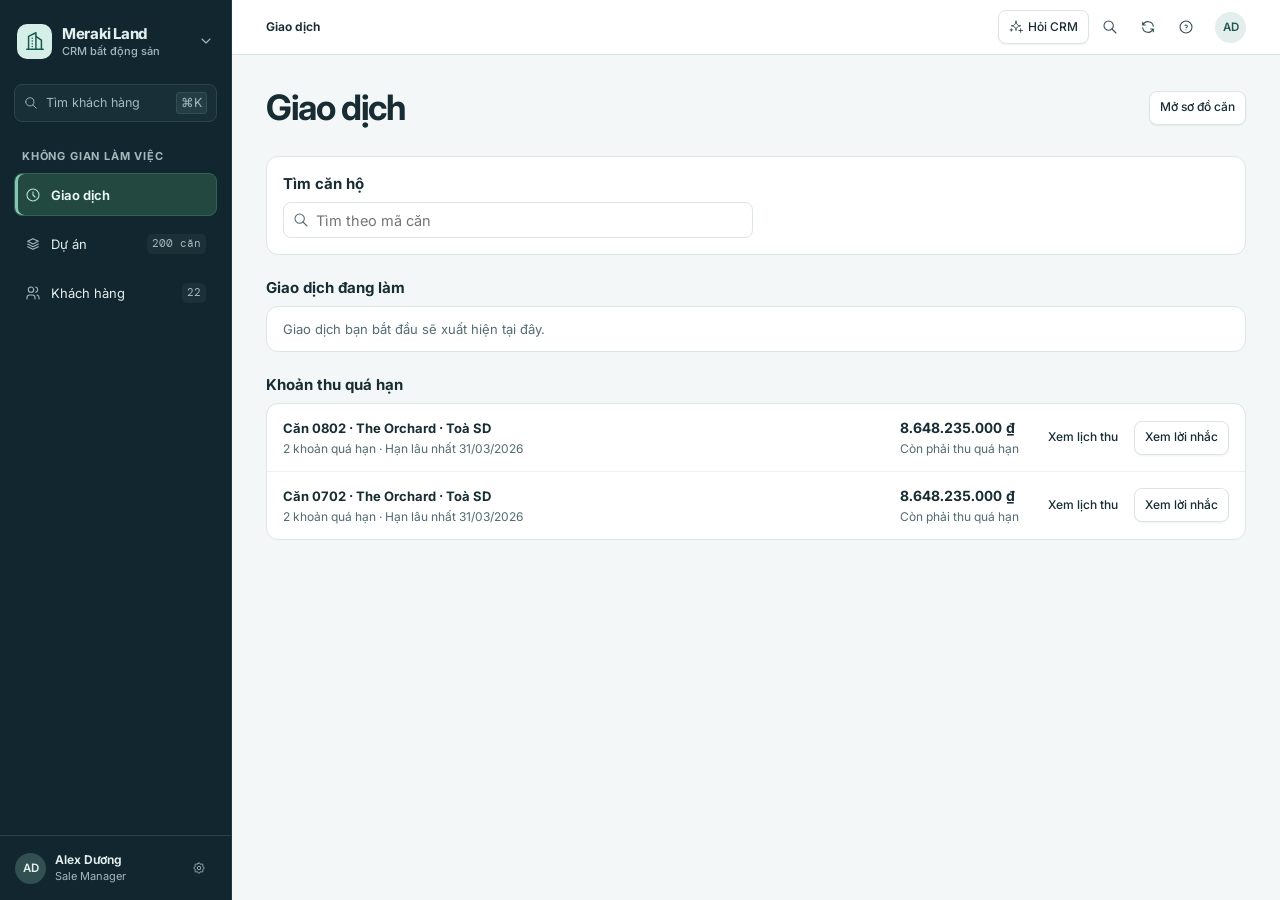
==== commit a62ce1a8: "Build Meraki Land CRM sales prototype" ====
--- a/index.html
+++ b/index.html
@@ -3,10 +3,10 @@
 <head>
 <meta charset="UTF-8" />
 <meta name="viewport" content="width=device-width, initial-scale=1.0" />
-<title>The Orchard – Stacking plan</title>
+<title>Meraki Land · CRM bất động sản</title>
 <link rel="preconnect" href="https://fonts.googleapis.com" />
 <link rel="preconnect" href="https://fonts.gstatic.com" crossorigin />
-<link href="https://fonts.googleapis.com/css2?family=Inter:wght@400;500;600&family=DM+Mono:wght@400;500&display=swap" rel="stylesheet" />
+<link href="https://fonts.googleapis.com/css2?family=Inter:wght@400;500;600;700;800&family=DM+Mono:wght@400;500&display=swap" rel="stylesheet" />
 <style>
 /* ============================================================
    Tokens — lấy từ twenty-ui (ThemeLight): background, border,
@@ -555,9 +555,6 @@
 .seg button:hover{color:var(--fg)}
 .seg button.on{background:#fff;color:var(--fg);font-weight:500;box-shadow:0 1px 2px rgba(0,0,0,.06)}
 .fhint{font-size:13.5px;color:var(--fg4);margin-top:9px}
-.pickrow{display:flex;flex-direction:column;gap:5px;margin:4px 0 10px}
-.pickrow label{font-size:13.5px;color:var(--fg3);font-weight:500}
-.uc-acts{display:flex;gap:8px;flex-wrap:wrap;margin-top:12px}
 .toolbar{display:flex;align-items:center;gap:6px;flex-wrap:wrap;padding:10px 16px 10px;border-bottom:1px solid var(--bdl)}
 .toolbar .flex1{flex:1;min-width:8px}
 .toolbar .vt{font-size:14px;color:var(--fg3);margin-right:2px}
@@ -583,14 +580,6 @@
 .d-title h1.mono{font-family:'DM Mono',monospace;font-weight:500;letter-spacing:0;font-size:20px}
 .d-title .d-sub{font-size:14px;color:var(--fg3)}
 .d-title .ava.lg{width:26px;height:26px;font-size:12px}
-.kpis{display:grid;grid-template-columns:repeat(4,minmax(0,1fr));gap:8px;margin-bottom:12px}
-.kpi{
-  display:flex;flex-direction:column;gap:3px;padding:8px 10px;min-width:0;
-  border:1px solid var(--bd);border-radius:var(--r-sm);background:var(--bg2);
-}
-.kpi span{font-size:13px;color:var(--fg3)}
-.kpi b{font-family:'DM Mono',monospace;font-size:15.5px;font-weight:500;white-space:nowrap;overflow:hidden;text-overflow:ellipsis}
-.kpi b.g{color:#00824D}
 .d-tabs{display:flex;gap:2px;overflow-x:auto;scrollbar-width:none;margin:0 -2px}
 .d-tabs::-webkit-scrollbar{display:none}
 .d-tabs .tab{height:32px;padding:0 10px;font-size:14.5px}
@@ -634,7 +623,6 @@
 }
 @media (max-width:1080px){
   .d-body{grid-template-columns:1fr}
-  .kpis{grid-template-columns:repeat(2,minmax(0,1fr))}
   .d-side{flex-direction:row;flex-wrap:wrap}
   .d-side .sec{flex:1 1 260px}
 }
@@ -653,7 +641,6 @@
   .d-head{padding:8px 12px 0}
   .d-body{padding:12px 12px 0}
   .d-title h1{font-size:19px}
-  .kpis{grid-template-columns:1fr 1fr;gap:6px}
   .fgrid{grid-template-columns:1fr}
   .toolbar{padding:9px 12px}
   .stat2{grid-template-columns:1fr}
@@ -717,6 +704,7 @@
 <symbol id="i-arrow-down" viewBox="0 0 24 24"><path d="M12 5l0 14"/><path d="M18 13l-6 6"/><path d="M6 13l6 6"/></symbol>
 <symbol id="i-grid" viewBox="0 0 24 24"><path d="M4 4m0 1a1 1 0 0 1 1 -1h4a1 1 0 0 1 1 1v4a1 1 0 0 1 -1 1h-4a1 1 0 0 1 -1 -1z"/><path d="M14 4m0 1a1 1 0 0 1 1 -1h4a1 1 0 0 1 1 1v4a1 1 0 0 1 -1 1h-4a1 1 0 0 1 -1 -1z"/><path d="M4 14m0 1a1 1 0 0 1 1 -1h4a1 1 0 0 1 1 1v4a1 1 0 0 1 -1 1h-4a1 1 0 0 1 -1 -1z"/><path d="M14 14m0 1a1 1 0 0 1 1 -1h4a1 1 0 0 1 1 1v4a1 1 0 0 1 -1 1h-4a1 1 0 0 1 -1 -1z"/></symbol>
 <symbol id="i-clock" viewBox="0 0 24 24"><path d="M3 12a9 9 0 1 0 18 0a9 9 0 0 0 -18 0"/><path d="M12 7v5l3 3"/></symbol>
+<symbol id="i-agent" viewBox="0 0 24 24"><path d="M12 2c0 5-3 8-8 8 5 0 8 3 8 8 0-5 3-8 8-8-5 0-8-3-8-8z"/><path d="M20 15v6m-3-3h6M4 15v4m-2-2h4"/></symbol>
 </defs></svg>
 
 <!-- ============================================================
@@ -724,12 +712,12 @@
      ============================================================ -->
 <aside class="sb">
   <div class="sb-head">
-    <button class="ws" data-act="toast" data-msg="Chuyển không gian làm việc">
-      <span class="ws-logo">ML</span>
-      <span class="ws-name">Meraki Land</span>
+    <button class="ws" data-act="toast" data-msg="Chuyển không gian làm việc" aria-label="Meraki Land · Chuyển không gian làm việc">
+      <span class="ws-logo" aria-hidden="true"><svg class="ic"><use href="#i-building"/></svg></span>
+      <span class="ws-name">Meraki Land<small>CRM bất động sản</small></span>
       <svg class="ic"><use href="#i-chevron-down"/></svg>
     </button>
-    <button class="sb-search" data-act="search-cust">
+    <button class="sb-search" data-act="search-cust" aria-label="Tìm khách hàng">
       <svg class="ic sm"><use href="#i-search"/></svg>
       <span>Tìm khách hàng</span>
       <kbd>⌘K</kbd>
@@ -737,18 +725,20 @@
   </div>
 
   <nav class="sb-nav">
-    <div class="nav-label">Làm việc</div>
-    <button class="nav-item on" data-act="nav" data-view="project">
+    <div class="nav-label">Không gian làm việc</div>
+    <button class="nav-item on" data-act="nav" data-view="work" aria-label="Giao dịch" aria-current="page">
+      <svg class="ic"><use href="#i-clock"/></svg><span>Giao dịch</span>
+    </button>
+    <button class="nav-item" data-act="nav" data-view="project" aria-label="Dự án">
       <svg class="ic"><use href="#i-layers"/></svg>
       <span>Dự án</span>
-      <span class="nav-count" id="cnt-units">30</span>
+      <span class="nav-count" id="cnt-units" title="Tổng số căn hộ"></span>
     </button>
-    <button class="nav-item" data-act="nav" data-view="customer">
+    <button class="nav-item" data-act="nav" data-view="customer" aria-label="Khách hàng">
       <svg class="ic"><use href="#i-users"/></svg>
       <span>Khách hàng</span>
-      <span class="nav-count" id="cnt-cust">8</span>
+      <span class="nav-count" id="cnt-cust" title="Tổng số khách hàng"></span>
     </button>
-
   </nav>
 
   <div class="sb-foot">
@@ -767,6 +757,9 @@
   <header class="topbar">
     <div class="crumb" id="crumb"></div>
     <div class="top-actions">
+      <button type="button" class="btn top-agent" data-act="nav" data-view="agent" aria-label="Hỏi CRM" title="Hỏi CRM">
+        <svg class="ic sm" aria-hidden="true"><use href="#i-agent"/></svg><span>Hỏi CRM</span>
+      </button>
       <button class="iconbtn" data-act="search-cust" title="Tìm khách hàng (⌘K)">
         <svg class="ic"><use href="#i-search"/></svg>
       </button>
@@ -789,6 +782,89 @@
 
 <div class="utip" id="utip"></div>
 <div class="toast" id="toast"></div>
+<dialog class="customer-dialog customer-import" id="customer-import" aria-labelledby="customer-import-title">
+  <header>
+    <h2 id="customer-import-title">Nhập khách hàng từ Excel</h2>
+    <form method="dialog"><button class="iconbtn" aria-label="Đóng"><svg class="ic"><use href="#i-x"/></svg></button></form>
+  </header>
+  <p>Chọn tệp .xlsx hoặc .xls. Dùng hàng đầu tiên làm tiêu đề và định dạng SĐT, CCCD, MST dưới dạng văn bản để giữ số 0 ở đầu.</p>
+  <div class="customer-import-controls">
+    <label for="customer-import-file">Tệp Excel</label>
+    <input id="customer-import-file" type="file" accept=".xlsx,.xls" />
+    <button class="btn" data-act="customer-template">Tải tệp mẫu</button>
+    <button class="btn ghost" data-act="preview-demo-import">Xem thử</button>
+  </div>
+  <p id="customer-import-status" role="status"></p>
+  <div id="customer-import-preview"></div>
+  <footer>
+    <form method="dialog"><button class="btn">Đóng</button></form>
+    <button class="btn pri" id="customer-import-submit" data-act="commit-customers" disabled>Nhập khách hàng</button>
+  </footer>
+</dialog>
+<dialog class="customer-dialog" id="customer-message" aria-labelledby="customer-message-title">
+  <header><h2 id="customer-message-title">Gửi tin nhắn</h2>
+    <form method="dialog"><button class="iconbtn" aria-label="Đóng"><svg class="ic"><use href="#i-x"/></svg></button></form>
+  </header>
+  <p class="message-demo-note">Chế độ mô phỏng. Nội dung chỉ hiển thị trong bản demo.</p>
+  <form id="customer-message-form">
+    <div class="field"><label for="message-recipient">Người nhận</label><input class="inp" id="message-recipient" required /></div>
+    <div class="field" id="message-subject-field"><label for="message-subject">Tiêu đề</label><input class="inp" id="message-subject" /></div>
+    <div class="field"><label for="message-body">Nội dung</label><textarea class="ta" id="message-body" rows="5" required></textarea></div>
+    <p id="customer-message-result" role="status"></p>
+    <footer><button class="btn pri" id="customer-message-submit">Mô phỏng gửi</button></footer>
+  </form>
+</dialog>
+<dialog class="customer-dialog contract-preview" id="contract-preview" aria-labelledby="contract-preview-title">
+  <header><h2 id="contract-preview-title">Xem trước biểu mẫu</h2>
+    <form method="dialog"><button class="iconbtn" aria-label="Đóng"><svg class="ic"><use href="#i-x"/></svg></button></form>
+  </header>
+  <div class="field"><label for="contract-template">Biểu mẫu áp dụng</label><select class="inp" id="contract-template"></select></div>
+  <div class="contract-preview-paper" id="contract-preview-paper"></div>
+  <p id="contract-preview-result" role="status"></p>
+  <footer><form method="dialog"><button class="btn">Đóng</button></form>
+    <div class="escrow-file-actions">
+      <button class="btn" type="button" data-act="escrow-pdf-view" hidden>Xem PDF</button>
+      <button class="btn pri" type="button" data-act="escrow-pdf-download" hidden><svg class="ic sm"><use href="#i-download"/></svg>Tải PDF</button>
+      <button class="btn pri" type="button" data-act="contract-generate"><svg class="ic sm"><use href="#i-file"/></svg>Mô phỏng tạo tệp</button>
+    </div>
+  </footer>
+</dialog>
+<dialog class="customer-dialog escrow-pdf-dialog" id="escrow-pdf-dialog" aria-labelledby="escrow-pdf-title">
+  <header><h2 id="escrow-pdf-title">Hợp đồng ký quỹ · Bản mẫu</h2>
+    <form method="dialog"><button class="iconbtn" aria-label="Đóng bản xem PDF"><svg class="ic"><use href="#i-x"/></svg></button></form>
+  </header>
+  <p id="escrow-pdf-status" role="status"></p>
+  <iframe id="escrow-pdf-frame" title="Bản PDF hợp đồng ký quỹ" hidden></iframe>
+  <footer class="escrow-pdf-footer">
+    <a class="btn" id="escrow-pdf-new-tab" target="_blank" rel="noopener" hidden>Mở trong tab mới</a>
+    <a class="btn pri" id="escrow-pdf-save" download hidden><svg class="ic sm"><use href="#i-download"/></svg>Tải PDF</a>
+  </footer>
+</dialog>
+<dialog class="customer-dialog" id="payment-receipt" aria-labelledby="payment-receipt-title">
+  <header><h2 id="payment-receipt-title">Ghi nhận khoản thu</h2>
+    <form method="dialog"><button class="iconbtn" aria-label="Đóng"><svg class="ic"><use href="#i-x"/></svg></button></form>
+  </header>
+  <p id="receipt-context"></p>
+  <form id="payment-receipt-form">
+    <div class="fgrid">
+      <div class="field"><label for="receipt-amount">Số tiền nhận (₫)</label><input class="inp" type="number" min="1" step="1" id="receipt-amount" required /></div>
+      <div class="field"><label for="receipt-date">Ngày nhận</label><input class="inp" type="date" id="receipt-date" required /></div>
+      <div class="field"><label for="receipt-method">Hình thức nhận</label><select class="inp" id="receipt-method"><option>Chuyển khoản</option><option>Tiền mặt</option></select></div>
+      <div class="field"><label for="receipt-reference">Mã tham chiếu (nếu có)</label><input class="inp" id="receipt-reference" maxlength="80" /></div>
+    </div>
+    <p id="receipt-error" role="alert"></p>
+    <footer><button type="button" class="btn" data-act="payment-half">Điền một phần mẫu</button><button class="btn pri">Ghi nhận mô phỏng</button></footer>
+  </form>
+</dialog>
+<dialog class="customer-dialog payment-document" id="payment-preview" aria-labelledby="payment-preview-title">
+  <header><h2 id="payment-preview-title">Xem trước tài liệu thu</h2>
+    <form method="dialog"><button class="iconbtn" aria-label="Đóng"><svg class="ic"><use href="#i-x"/></svg></button></form>
+  </header>
+  <div class="payment-preview-paper" id="payment-preview-paper"></div>
+  <p id="payment-preview-result" role="status"></p>
+  <footer><form method="dialog"><button class="btn">Đóng</button></form>
+    <button class="btn pri" data-act="payment-export-demo">Mô phỏng xuất PDF</button></footer>
+</dialog>
 
 <style>
 /* bổ sung cho shell (giữ toàn bộ token ở khối style chính) */
@@ -841,6 +917,10 @@
 .cell.s-lock .code{color:var(--fg2)}
 .viewnote .saved{margin-left:auto}
 </style>
+<link rel="stylesheet" href="./meraki.css" />
+<script src="./customer-data.js"></script>
+<script src="./escrow-pdf.js"></script>
+<script src="./crm-agent.js"></script>
 
 <script>
 "use strict";
@@ -860,7 +940,8 @@
     String(s || "").normalize("NFD").replace(/[\u0300-\u036f]/g, "").replace(/đ/gi, "d").toLowerCase().replace(/[^a-z0-9]+/g, ".").replace(/^\.|\.$/g, "");
 
   /* ================= domain ================= */
-  const VAT = 0.0845, MF = 0.02, TODAY = "19/11/2026";
+  const DEMO = new URLSearchParams(location.search).get("demo") === "1";
+  const VAT = 0.0845, MF = 0.02, TODAY = "22/11/2026";
   const ST = {
     AVAILABLE:       { l: "Chưa bán",           c: "s-av",   t: "t-av",   hex: "#00824D" },
     SOLD:            { l: "Đã bán",             c: "s-sold", t: "t-sold", hex: "#E5484D" },
@@ -1022,7 +1103,7 @@
     { t: "Liên hệ & tài khoản thụ hưởng", a: 10, b: 17 }
   ];
   const BANKS = ["Vietcombank", "BIDV", "Techcombank", "VietinBank", "ACB", "MB Bank"];
-  const CUST = {};   /* tên gốc -> hồ sơ đầy đủ */
+  const CUST = Object.create(null);
   const EXTRA = [];  /* khách hàng tạo mới trong phiên */
   /* dataset doanh nghiệp — hồ sơ 17 trường */
   const ORG_RECS = {
@@ -1248,12 +1329,15 @@
     return CUST[name];
   }
   function cfField(f, v) {
-    const lab = "<label>" + f.l + (f.req ? '<span class="req">*</span>' : "") + "</label>";
+    const id = "customer-field-" + f.k;
+    const attributes = ' id="' + id + '" data-f="' + f.k + '"' + (f.req ? ' aria-required="true"' : "");
+    const lab = '<label for="' + id + '">' + f.l + (f.req ? '<span class="req">*</span>' : "") + "</label>";
     let inp;
     if (f.t === "select") {
-      inp = '<select class="inp" data-f="' + f.k + '">' + f.o.map((x) => "<option" + (x === v ? " selected" : "") + ">" + x + "</option>").join("") + "</select>";
+      const prompt = f.prompt ? '<option value="">' + esc(f.prompt) + '</option>' : '';
+      inp = '<select class="inp"' + attributes + '>' + prompt + f.o.map((x) => "<option" + (x === v ? " selected" : "") + ">" + x + "</option>").join("") + "</select>";
     } else {
-      inp = '<input class="inp' + (f.mono ? " mono" : "") + '" data-f="' + f.k + '" type="' + (f.t || "text") + '"' + (f.ph ? ' placeholder="' + f.ph + '"' : "") + ' value="' + esc(v || "") + '" />';
+      inp = '<input class="inp' + (f.mono ? " mono" : "") + '"' + attributes + ' type="' + (f.t || "text") + '"' + (f.ph ? ' placeholder="' + f.ph + '"' : "") + ' value="' + esc(v || "") + '" />';
     }
     return '<div class="field' + (f.full ? " full" : "") + '">' + lab + inp + "</div>";
   }
@@ -1387,8 +1471,8 @@
   ];
 
   const SCHED = [
-    { k: "Đợt 1", w: "Ký thoả thuận đặt cọc", p: 0.10, date: "15/01/2026" },
-    { k: "Đợt 2", w: "30 ngày sau khi cọc", p: 0.15, date: "28/01/2026" },
+    { k: "Đợt 1", w: "Thanh toán đợt đầu", p: 0.10, date: "15/01/2026" },
+    { k: "Đợt 2", w: "30 ngày sau đợt đầu", p: 0.15, date: "14/02/2026" },
     { k: "Đợt 3", w: "Theo tiến độ xây dựng", p: 0.15, date: "31/03/2026" },
     { k: "Đợt 4", w: "Cất nóc", p: 0.15, date: "30/06/2026" },
     { k: "Đợt 5", w: "Bàn giao nhà", p: 0.40, date: "29/08/2027" },
@@ -1396,12 +1480,13 @@
   ];
 
   const DOCS = [
-    { t: "Hợp đồng mua bán (HĐMB)", d: "Tự điền căn, khách hàng, tiến độ thanh toán" },
-    { t: "Thoả thuận đặt cọc (TTĐC)", d: "Giá trị cọc 300.000.000 ₫ · mẫu 2026" },
-    { t: "Phụ lục hoàn thiện nội thất", d: "Danh mục bàn giao căn hộ" },
-    { t: "Biên bản bàn giao căn hộ", d: "Checklist bàn giao & chỉ số đồng hồ" },
-    { t: "Thanh lý hợp đồng", d: "Mẫu thanh lý & hoàn cọc" },
-    { t: "Công văn xác nhận chuyển nhượng", d: "Gửi chủ đầu tư & phòng công chứng" }
+    { id: "ky-quy", t: "Thỏa thuận ký quỹ", d: "Mẫu ký quỹ · tự điền dự án, căn hộ và khách hàng" },
+    { id: "dat-coc", t: "Thỏa thuận đặt cọc", d: "Mẫu đặt cọc · tự điền giá trị cọc" },
+    { id: "hdmb", t: "Hợp đồng mua bán (HĐMB)", d: "Mẫu HĐMB · tự điền thông tin hợp đồng và PTTT" },
+    { id: "noi-that", t: "Phụ lục hoàn thiện nội thất", d: "Danh mục bàn giao căn hộ" },
+    { id: "ban-giao", t: "Biên bản bàn giao căn hộ", d: "Checklist bàn giao & chỉ số đồng hồ" },
+    { id: "thanh-ly", t: "Thanh lý hợp đồng", d: "Mẫu thanh lý & hoàn cọc" },
+    { id: "chuyen-nhuong", t: "Công văn xác nhận chuyển nhượng", d: "Gửi chủ đầu tư & phòng công chứng" }
   ];
 
   const HANDOVER = {
@@ -1426,7 +1511,36 @@
     }
   };
 
-  const LS = "twenty-re-crm-v3";
+  const LS = "twenty-re-crm-v3" + (DEMO ? "-presentation" : "");
+  const CUSTOMER_ACTOR = $(".sb-user b").textContent.trim();
+  let storedSnapshot = null;
+
+  function customerName(key) {
+    const record = CUST[key];
+    return (record?.type === "org" ? record.coname : record?.fullname) || key;
+  }
+
+  function recordCustomerChange(before, after, action) {
+    const fields = after.type === "org" ? F_ORG : F_IND;
+    const changes = [...fields, { k: "type", l: "Loại khách hàng" }, { k: "note", l: "Ghi chú nội bộ" }].flatMap((field) => {
+      const oldValue = before?.[field.k] || "";
+      const newValue = after[field.k] || "";
+      return oldValue === newValue ? [] : [{ field: field.l, before: oldValue, after: newValue }];
+    });
+    if (!before || changes.length) {
+      after.history = [...(Array.isArray(before?.history) ? before.history : []), {
+        at: Date.now(), actor: CUSTOMER_ACTOR, action, changes
+      }];
+    }
+    return after;
+  }
+
+  function addCustomer(record, source) {
+    const key = "customer-" + crypto.getRandomValues(new Uint32Array(4)).join("-");
+    CUST[key] = record;
+    EXTRA.push({ name: key, src: source, created: new Date().toLocaleDateString("vi-VN") });
+    return key;
+  }
 
   function pricing(u) {
     const base = Math.round(u.area * (u.ppm || 145000000));
@@ -1435,16 +1549,26 @@
     return { base, vat, mf, total: base + vat + mf };
   }
   function builtArea(u) { return Math.round(u.area * 1.08 * 10) / 10; }
-  function schedule(u) {
-    const total = pricing(u).total;
-    let acc = 0;
-    const rows = SCHED.map((s, i) => {
-      const amt = i === SCHED.length - 1 ? total - acc : Math.round(total * s.p);
-      acc += amt;
-      return { ...s, amt };
+  const dateISO = (value) => /^\d{2}\/\d{2}\/\d{4}$/.test(value) ? value.split("/").reverse().join("-") : "";
+  const dateVN = (value) => value.split("-").reverse().join("/");
+
+  function schedule(u, draft = contractDraft(u)) {
+    const total = draft.appliedSchedule?.total ?? pricing(u).total;
+    const steps = draft.appliedSchedule?.steps || paymentScheduleSteps(u, draft);
+    let credit = draft.openingReceived + draft.receipts.reduce((sum, receipt) => sum + receipt.amount, 0);
+    let allocated = 0;
+    const asOf = dateISO(TODAY);
+    return steps.map((step, i) => {
+      const amt = step.amt ?? (i === steps.length - 1 ? total - allocated : Math.round(total * step.p));
+      allocated += amt;
+      const received = Math.min(amt, credit);
+      credit -= received;
+      const remaining = amt - received;
+      const date = dateISO(step.date);
+      const overdue = remaining > 0 && Boolean(date) && date < asOf;
+      const st = !amt ? "milestone" : !remaining ? "paid" : received ? "partial" : overdue ? "late" : date === asOf ? "due" : date ? "upcoming" : "milestone";
+      return { ...step, k: step.k || "Đợt " + (i + 1), amt, received, remaining, overdue, st };
     });
-    const paid = u.status === "SOLD" ? 6 : u.status === "IN_TRANSACTION" ? 2 : 0;
-    return rows.map((r, i) => ({ ...r, st: i < paid ? "paid" : i === paid && u.status === "IN_TRANSACTION" ? "due" : "wait" }));
   }
   function commission(u) {
     const p = pricing(u);
@@ -1462,10 +1586,10 @@
       ]
     };
   }
-  function report(u) {
-    const sch = schedule(u), total = pricing(u).total;
-    const paid = sch.filter((r) => r.st === "paid").reduce((a, r) => a + r.amt, 0);
-    return { paid, total, pct: Math.round((paid / total) * 100), nPaid: sch.filter((r) => r.st === "paid").length };
+  function report(u, sch = schedule(u)) {
+    const total = sch.reduce((sum, step) => sum + step.amt, 0);
+    const paid = sch.reduce((a, r) => a + r.received, 0);
+    return { paid, total, pct: total ? Math.round((paid / total) * 100) : 0, nPaid: sch.filter((r) => r.st === "paid").length };
   }
   const hasTransfer = (u) => (TRANSFER[u.uid] || []).length > 0;
 
@@ -1499,7 +1623,7 @@
         rec: rec,
         phone: rec.phone || c.phone,
         cccd: legal || c.cccd,
-        email: rec.email || c.email || slug(c.name) + "@gmail.com",
+        email: rec.email || c.email || "",
         addr: rec.addr_contact || rec.hq || rec.addr_perm || c.addr || "Khu đô thị An Phú, TP. Thủ Đức, TP.HCM",
         src: c.src || "Website", sale: "Alex Dương",
         created: c.created || TODAY,
@@ -1515,19 +1639,29 @@
   };
 
   /* ================= persistence ================= */
-  function persist() {
+  function persist(checkStale = false) {
     try {
-      localStorage.setItem(LS, JSON.stringify({
+      if (checkStale && localStorage.getItem(LS) !== storedSnapshot) return false;
+      const snapshot = JSON.stringify({
         v: 2,
         units: UNITS.map((u) => ({ uid: u.uid, status: u.status, buyer: u.buyer, phone: u.phone, cccd: u.cccd, reason: u.reason, log: u.log || [] })),
         cust: CUST,
-        extra: EXTRA
-      }));
-    } catch (e) {}
+        extra: EXTRA,
+        saleDrafts: Array.from(saleDrafts).filter(([, draft]) => saleInProgress(draft) || draft.signedDate),
+        saleContracts: Array.from(contractDrafts).filter(([uid]) => saleDrafts.get(uid)?.signedDate),
+        reminderDrafts: agentSession.drafts
+      });
+      localStorage.setItem(LS, snapshot);
+      storedSnapshot = snapshot;
+      return true;
+    } catch (e) {
+      return false;
+    }
   }
   function restore() {
     try {
       const raw = localStorage.getItem(LS);
+      storedSnapshot = raw;
       if (!raw) return;
       const d = JSON.parse(raw);
       const units = Array.isArray(d) ? d : d.units || [];
@@ -1543,12 +1677,22 @@
       if (!Array.isArray(d)) {
         if (d.cust) Object.keys(d.cust).forEach((n) => { CUST[n] = Object.assign(defaultCust(n), d.cust[n]); });
         if (Array.isArray(d.extra)) d.extra.forEach((x) => { if (x && x.name && !EXTRA.some((y) => y.name === x.name)) EXTRA.push(x); });
+        const savedSales = d.saleDrafts || d.signedSales;
+        if (Array.isArray(savedSales)) for (const [uid, draft] of savedSales) {
+          if (byUid(uid) && draft?.step >= 1 && draft.step <= 4 && draft.contacts?.[draft.type]) saleDrafts.set(uid, draft);
+        }
+        if (Array.isArray(d.saleContracts)) for (const [uid, draft] of d.saleContracts) {
+          if (saleDrafts.get(uid)?.signedDate && draft && contractStages.some((item) => item.id === draft.stage)) contractDrafts.set(uid, draft);
+        }
+        if (Array.isArray(d.reminderDrafts)) agentSession.drafts = d.reminderDrafts.filter((draft) =>
+          draft && byUid(draft.uid) && typeof draft.body === "string" && typeof draft.key === "string");
       }
     } catch (e) {}
   }
 
   /* ================= state ================= */
-  const S = { view: "project", pid: "orchard", tid: "SD", f: "all", ct: "all", q: "", sort: "desc", tab: 1, route: null, menu: "", ut: "ind" };
+  const S = { view: "work", pid: "orchard", tid: "SD", f: "all", ct: "all", q: "", unitQuery: "", sort: "desc", tab: 1, route: null, menu: "", ut: "ind" };
+  const saleDrafts = new Map();
   let toastT = 0;
 
   const curProj = () => PROJECTS.find((p) => p.id === S.pid) || PROJECTS[0];
@@ -1557,7 +1701,6 @@
     return p.towers.find((t) => t.id === S.tid) || p.towers[0];
   };
   const towerUnits = (pid, tid) => UNITS.filter((u) => u.proj === pid && u.tower === tid);
-  const shownUnits = () => towerUnits(curProj().id, curTower().id);
   const fmtA = (n) => String(n).replace(".", ",");
 
   function toast(msg) {
@@ -1593,27 +1736,32 @@
         return;
       }
     }
-    $("#crumb").innerHTML =
+    $("#crumb").innerHTML = S.view === "work" ? "<b>Giao dịch</b>" : S.view === "agent" ? "<b>Hỏi CRM</b>" :
       S.view === "project"
         ? '<span>Dự án</span><svg class="ic"><use href="#i-chevron-right"/></svg><b>' + esc(curProj().short) + " · " + esc(curTower().name) + "</b>"
         : '<span>Khách hàng</span><svg class="ic"><use href="#i-chevron-right"/></svg><b>Tất cả khách hàng</b>';
   }
 
   function renderNav() {
-    $("#cnt-units").textContent = UNITS.length;
+    $("#cnt-units").textContent = UNITS.length + " căn";
     $("#cnt-cust").textContent = customers().length;
+    $('[data-act="filter-toggle"]').hidden = ["agent", "work"].includes(S.view);
+    $(".top-agent").setAttribute("aria-current", S.view === "agent" ? "page" : "false");
     $$(".sb-nav .nav-item").forEach((b) => {
-      if (b.dataset.act === "nav") b.classList.toggle("on", b.dataset.view === S.view);
-      else b.classList.toggle("on", S.view === "project" && !S.route && S.f === b.dataset.f);
+      if (b.dataset.act === "nav") {
+        const active = b.dataset.view === S.view;
+        b.classList.toggle("on", active);
+        b.setAttribute("aria-current", active ? "page" : "false");
+      } else b.classList.toggle("on", S.view === "project" && !S.route && S.f === b.dataset.f);
     });
     const c = countByStatus();
     $$("[data-count]").forEach((el) => (el.textContent = c[el.dataset.count] || 0));
   }
 
-  function pickMenu(menu, label, value, count, items, head) {
+  function pickMenu(menu, label, value, items) {
     return '<div class="pkwrap">' +
       '<button class="pk' + (S.menu === menu ? " on" : "") + '" data-act="menu" data-menu="' + menu + '" aria-haspopup="true" aria-expanded="' + (S.menu === menu) + '" aria-label="' + esc(label) + ': ' + esc(value) + '">' +
-      '<b>' + esc(value) + "</b>" +
+      '<span class="lb">' + esc(label) + '</span><b>' + esc(value) + "</b>" +
       '<svg class="ic chev"><use href="#i-chevron-down"/></svg></button>' +
       (S.menu === menu ? '<div class="pkpop">' + items + "</div>" : "") +
       "</div>";
@@ -1621,31 +1769,16 @@
 
   function renderViewbar() {
     const vb = $("#viewbar");
-    if (S.view === "project") {
-      const us = shownUnits();
-      const fl = curTower().floors;
-      const from = S.sort === "desc" ? fl[0] : fl[fl.length - 1];
-      const to = S.sort === "desc" ? fl[fl.length - 1] : fl[0];
-      vb.innerHTML =
-        '<span class="vb-icon"><svg class="ic"><use href="#i-layers"/></svg></span>' +
-        '<span class="vb-title">Stacking plan</span>' +
-        '<span class="vb-spacer"></span>' +
-        '<div class="vb-actions">' +
-        '<button class="btn" data-act="sort"><svg class="ic sm"><use href="#i-sort"/></svg>Tầng ' + from + " → " + to + "</button>" +
-        '<button class="btn" data-act="csv"><svg class="ic sm"><use href="#i-download"/></svg>Xuất CSV</button>' +
-        "</div>";
-    } else {
-      const all = customers();
-      vb.innerHTML =
-        '<span class="vb-icon"><svg class="ic"><use href="#i-users"/></svg></span>' +
-        '<span class="vb-title">Khách hàng</span>' +
-        '<span class="vb-spacer"></span>' +
-        '<div class="vb-actions">' +
-        '<span class="qwrap"><svg class="ic"><use href="#i-search"/></svg>' +
-        '<input class="q" id="q" value="' + esc(S.q) + '" placeholder="Tên, CCCD (cá nhân) hoặc MST (doanh nghiệp)…" autocomplete="off" spellcheck="false" /></span>' +
-        '<button class="btn" data-act="csv"><svg class="ic sm"><use href="#i-download"/></svg>Xuất CSV</button>' +
-        "</div>";
-    }
+    vb.hidden = S.view !== "customer";
+    vb.innerHTML = vb.hidden ? "" :
+      '<h1 class="vb-title" id="customer-list-title">Tất cả khách hàng</h1>' +
+      '<div class="vb-actions">' +
+      '<span class="qwrap"><svg class="ic"><use href="#i-search"/></svg>' +
+      '<input class="q" id="q" type="search" value="' + esc(S.q) + '" aria-label="Tìm theo tên, CCCD hoặc mã số thuế" placeholder="Tên, CCCD hoặc mã số thuế…" autocomplete="off" spellcheck="false" /></span>' +
+      '<button class="btn" data-act="import-customers"><svg class="ic sm"><use href="#i-file"/></svg>Nhập Excel</button>' +
+      '<button class="btn" data-act="csv"><svg class="ic sm"><use href="#i-download"/></svg>Xuất CSV</button>' +
+      '<button class="btn" data-act="customer-xlsx">Xuất Excel</button>' +
+      "</div>";
   }
 
   /* ================= project view ================= */
@@ -1664,23 +1797,29 @@
       '<span>' + esc(x.name) + '</span><span class="cnt">' + towerUnits(p.id, x.id).length + " căn</span></button>"
     ).join("");
 
-    const selBtn = pickMenu;
     const fltItems =
       '<button class="pkpop-i ' + (S.f === "all" ? "on" : "") + '" data-act="filter" data-f="all"><span>Tất cả trạng thái</span><span class="cnt">' + us.length + "</span></button>" +
       ST_KEYS.map((k) => '<button class="pkpop-i ' + (S.f === k ? "on" : "") + '" data-act="filter" data-f="' + k + '">' +
-        '<i class="pdot" style="background:' + ST[k].hex + '"></i><span>' + ST[k].l + '</span><span class="cnt">' + (c[k] || 0) + "</span></button>").join("");
+        '<i class="status-dot ' + ST[k].c + '" aria-hidden="true"></i><span>' + ST[k].l + '</span><span class="cnt">' + (c[k] || 0) + "</span></button>").join("");
 
     const pickers =
       '<div class="pbar">' +
-      selBtn("pid", "Dự án", p.short, UNITS.filter((u) => u.proj === p.id).length + " căn", projItems, "Chọn dự án (" + PROJECTS.length + ")") +
-      selBtn("tid", "Toà", t.name.replace(/^Toà\s+/, ""), us.length + " căn", towerItems, "Chọn toà (" + p.towers.length + ")") +
-      selBtn("flt", "Lọc", S.f === "all" ? "Tất cả" : ST[S.f].l, (S.f === "all" ? us.length : c[S.f] || 0) + " căn", fltItems, "Trạng thái căn") +
-      "</div>";
-
-    const props =
-      '<div class="plan-topbar">' +
-      '<div class="prop"><span>Sản phẩm</span><b>' + us.length + " căn · " + t.floors.length + " tầng</b></div>" +
-      "</div>";
+      pickMenu("pid", "Dự án", p.short, projItems) +
+      pickMenu("tid", "Toà", t.id, towerItems) +
+      pickMenu("flt", "Trạng thái", S.f === "all" ? "Tất cả" : ST[S.f].l, fltItems) +
+      '</div>';
+
+    const hero =
+      '<header class="project-hero"><h1>' + esc(p.short) + '</h1>' +
+      '<div class="project-meta"><span><svg class="ic sm"><use href="#i-map"/></svg>' + esc(p.addr) + '</span>' +
+      '<span><svg class="ic sm"><use href="#i-building"/></svg>' + esc(t.name) + '</span></div>' +
+      '<span class="project-image-label">Ảnh minh họa</span></header>';
+
+    const summary = '<dl class="inventory" aria-label="Trạng thái căn hộ của ' + esc(t.name) + '">' +
+      ST_KEYS.map((k) =>
+        '<div class="inventory-card ' + ST[k].c + '"><dt><i class="status-dot"></i>' + ST[k].l + '</dt>' +
+        '<dd><b>' + (c[k] || 0) + '</b><span>căn</span></dd></div>'
+      ).join("") + '</dl>';
 
     const head =
       '<div class="phead"><div class="ph-floor">Tầng</div>' +
@@ -1688,6 +1827,9 @@
       "</div>";
 
     const floors = S.sort === "desc" ? t.floors.slice() : t.floors.slice().reverse();
+    const actions = '<div class="plan-actions">' +
+      '<button class="btn" data-act="sort"><svg class="ic sm"><use href="#i-sort"/></svg>Tầng ' + floors[0] + " → " + floors[floors.length - 1] + '</button>' +
+      '<button class="btn" data-act="csv"><svg class="ic sm"><use href="#i-download"/></svg>Xuất CSV</button></div>';
     const rows = floors.map((f) => {
       const fu = us.filter((u) => u.floor === f);
       const cells = p.cols.map((cc) => {
@@ -1699,14 +1841,20 @@
         const star = hasTransfer(u) ? '<svg class="ic star"><use href="#i-star"/></svg>' : "";
         return (
           '<button class="cell ' + st.c + dim + '" data-act="unit" data-uid="' + u.uid + '" aria-label="' + esc("Căn " + u.code + " · " + st.l + (hasTransfer(u) ? " · đã chuyển nhượng" : "")) + '">' +
-          '<span class="row1"><span class="code">' + u.code + '</span>' + star + lock + "</span>" +
+          '<span class="row1"><i class="status-dot" aria-hidden="true"></i><span class="code">' + u.code + '</span>' + star + lock + "</span>" +
           "</button>"
         );
       }).join("");
       return '<div class="prow"><div class="fl"><b>T' + f + "</b></div>" + cells + "</div>";
     }).join("");
 
-    return pickers + '<div class="view">' + props + '<div class="plan-scroll"><div class="plan">' + head + rows + "</div></div>" + "</div>";
+    return '<div class="view project-view">' + hero + summary +
+      '<section class="plan-card" aria-labelledby="plan-title">' +
+      '<div class="plan-heading"><div class="plan-heading-copy"><h2 id="plan-title">Sơ đồ căn hộ</h2>' +
+      '<p>' + us.length + ' căn · ' + t.floors.length + ' tầng</p></div>' +
+      '<div class="plan-legend"><svg class="ic star"><use href="#i-star"/></svg>Đã chuyển nhượng</div></div>' +
+      '<div class="plan-toolbar">' + pickers + actions + '</div>' +
+      '<div class="plan-scroll"><div class="plan">' + head + rows + "</div></div></section></div>";
   }
 
   /* ================= customer view ================= */
@@ -1715,7 +1863,7 @@
     const digits = q.replace(/[^0-9]/g, "");
     return customers().filter((c) => {
       if (!q) return true;
-      const names = [c.name, c.disp, c.rec.coname, c.rec.fullname].map((x) => String(x || "").toLowerCase());
+      const names = [c.disp, c.rec.coname, c.rec.fullname].map((x) => String(x || "").toLowerCase());
       if (names.some((n) => n.includes(q))) return true;
       const legal = String(c.type === "org" ? c.rec.taxno || c.legal || "" : c.rec.idno || c.legal || "");
       if (!legal) return false;
@@ -1729,9 +1877,6 @@
     const all = customers();
     const list = filteredCustomers();
 
-    if (!list.length) {
-      return '<div class="empty"><svg class="ic" style="width:22px;height:22px"><use href="#i-users"/></svg><b>Không tìm thấy khách hàng</b><span>Thử từ khoá khác: tên, CCCD (cá nhân) hoặc MST (doanh nghiệp).</span></div>';
-    }
     const rows = list.map((c) => {
       const dash = '<span class="uempty">—</span>';
       const towers = Array.from(new Set(c.units.map((u) => u.tower)));
@@ -1748,41 +1893,41 @@
         : dash;
       return (
         '<tr data-act="cust" data-id="' + c.id + '">' +
-        '<td><div class="cust"><span class="ava lg">' + initials(c.disp) + '</span><div class="nm"><b>' + esc(c.disp) + "</b><span>" + esc(c.email) + "</span></div></div></td>" +
+        '<td><div class="cust"><span class="ava lg" aria-hidden="true">' + esc(initials(c.disp)) + '</span><button class="cust-link" data-act="cust" data-id="' + c.id + '">' + esc(c.disp) + "</button></div></td>" +
+        "<td>" + projCell + "</td>" +
         "<td>" + towerCell + "</td>" +
-        "<td>" + projCell + "</td>" +
         "<td>" + units + "</td>" +
-        '<td style="width:28px;text-align:right"><svg class="ic sm" style="color:var(--fg4)"><use href="#i-chevron-right"/></svg></td>' +
+        '<td class="customer-row-arrow"><svg class="ic sm" aria-hidden="true"><use href="#i-chevron-right"/></svg></td>' +
         "</tr>"
       );
     }).join("");
 
+    const table = list.length
+      ? '<div class="customer-scroll" role="region" aria-label="Danh sách khách hàng" tabindex="0">' +
+        '<table class="tbl" aria-labelledby="customer-list-title"><thead><tr>' +
+        '<th scope="col">Khách hàng</th><th scope="col">Dự án</th><th scope="col">Tòa</th><th scope="col">Căn hộ</th><th></th>' +
+        '</tr></thead><tbody>' + rows + '</tbody></table></div>'
+      : '<div class="empty" role="status"><b>Không tìm thấy khách hàng</b><span>Thử tìm bằng tên, CCCD hoặc mã số thuế khác.</span></div>';
+
     return (
-      '<table class="tbl"><thead><tr>' +
-      "<th>Khách hàng</th><th>Toà</th><th>Khối</th><th>Căn hộ</th><th></th>" +
-      "</tr></thead><tbody>" + rows + "</tbody></table>" +
-      '<div class="viewnote" style="padding:10px 16px 16px"><span>Hiển thị <span class="mono">' + list.length + "</span> / " + all.length + " khách hàng</span>" +
-      '<span class="saved"><svg class="ic"><use href="#i-check"/></svg>Lưu tự động trên máy</span></div>'
+      '<div class="customer-list">' + table +
+      '<div class="viewnote"><span>Hiển thị <span class="mono">' + list.length + "</span> / " + all.length + " khách hàng</span>" +
+      '<span class="saved"><svg class="ic"><use href="#i-check"/></svg>Lưu tự động trên máy</span></div></div>'
     );
   }
 
   /* ================= panel: unit ================= */
   const TABS = [
-    { n: 1, l: "Tổng quan", req: true },
-    { n: 2, l: "Khách hàng", req: true },
-    { n: 3, l: "Lịch thanh toán", req: false },
-    { n: 4, l: "HĐMB & mẫu", req: true },
-    { n: 5, l: "Điều kiện bàn giao", req: false },
-    { n: 6, l: "Chuyển nhượng", req: false },
-    { n: 7, l: "Báo cáo", req: false }
+    { n: 1, l: "Thông tin căn" },
+    { n: 4, l: "Giao dịch" },
+    { n: 3, l: "Lịch thanh toán" },
+    { n: 2, l: "Khách hàng" },
+    { n: 5, l: "Điều kiện bàn giao" },
+    { n: 6, l: "Chuyển nhượng" },
+    { n: 7, l: "Báo cáo" }
   ];
-
-  function stRead(u) {
-    return '<div class="stread">' +
-      '<div class="kv"><span>Status</span><b class="bw"><span class="tag ' + ST[u.status].t + '">' + ST[u.status].l + "</span></b></div>" +
-      '<div class="kv"><span>Status reason</span><b class="bw">' + esc(REASON_L[reasonOf(u)] || "—") + "</b></div>" +
-      "</div>";
-  }
+  const SALE_STEPS = ["Khách hàng", "Lịch thanh toán", "Thông tin giao dịch", "Thỏa thuận ký quỹ"];
+
   function stActs(u) {
     const list = TRANS[u.status] || [];
     if (!list.length) return "";
@@ -1792,28 +1937,64 @@
         (dis ? ' disabled title="Cần liên kết khách hàng trước"' : "") + '>' +
         '<svg class="ic sm"><use href="#i-' + (t.danger ? "x" : "check") + '"/></svg>' + t.l + '<span class="to">→ ' + ST[t.to].l + "</span></button>";
     }).join("");
-    return '<div class="stacts">' + btns + "</div>";
-  }
-  function unitTab1(u) {
+    const hint = !u.buyer && list.some((t) => t.need)
+      ? '<p class="transaction-hint">Liên kết khách hàng để thực hiện các thao tác này.</p>' : "";
+    return '<div class="stacts">' + btns + "</div>" + hint;
+  }
+  function unitDealAction(u, inDeal = false) {
+    const draft = saleDrafts.get(u.uid);
+    const activeDraft = draft && saleInProgress(draft);
+    if (u.status === "UNRELEASED") {
+      return '<section class="unit-next"><div><h2>Căn chưa mở bán</h2></div>' +
+        (!inDeal ? '<button type="button" class="btn" data-act="tab" data-tab="4">Mở hồ sơ</button>' : '') + '</section>';
+    }
+    if (u.status === "AVAILABLE" && !draft?.signedDate) {
+      return '<section class="unit-next"><div><h2>' + (activeDraft ? 'Hồ sơ bán căn đang làm' : 'Hồ sơ bán căn') + '</h2><p>' +
+        (activeDraft ? 'Bước ' + draft.step + ' / 4 · ' + SALE_STEPS[draft.step - 1] :
+          'Nhập thông tin khách hàng để bắt đầu lập hồ sơ cho căn này.') + '</p></div>' +
+        '<button type="button" class="btn pri" data-act="open-sale">' +
+        (activeDraft ? 'Tiếp tục hồ sơ' : 'Lập hồ sơ bán căn') + '</button></section>';
+    }
+    return '<section class="unit-next"><div><h2>Hồ sơ giao dịch</h2><p>' +
+      (u.buyer ? esc(customerName(u.buyer)) + ' · ' : '') + esc(contractStages.find((stage) =>
+        stage.id === contractDraft(u).stage).label) + '</p></div>' +
+      '<button type="button" class="btn" data-act="tab" data-tab="4">Xem giao dịch</button></section>';
+  }
+
+  function unitOverview(u) {
     const p = pricing(u);
-    const info =
-      '<div class="fgrid">' +
-      field("Unit description", '<input class="inp mono" value="' + u.code + '" readonly />', true) +
-      field("Floor", '<input class="inp mono" value="' + esc(u.tower) + "-" + pad2(u.floor) + '" readonly />') +
-      field("Project", '<input class="inp" value="' + esc(projOf(u).name) + '" readonly />', true) +
-      field("Block", '<input class="inp mono" value="' + esc(u.tower) + '" readonly />', true) +
-      field("Handover date", '<input class="inp" value="' + u.handover + '" readonly />', true) +
-      "</div>";
+    const fact = (label, value) => '<div><dt>' + label + '</dt><dd>' + esc(value) + '</dd></div>';
+
     return (
-      '<div class="sec"><div class="sec-h"><span>Trạng thái</span></div>' +
-      stRead(u) + stActs(u) + "</div>" +
-      '<div class="sec"><div class="sec-h"><span>Thông tin bắt buộc</span></div>' + info + "</div>" +
-      '<div class="sec"><div class="sec-h"><span>Cơ cấu giá</span><span class="note mono">' + fmt(u.ppm) + "/m²</span></div>" +
-      '<div class="kv"><span>Giá bán (' + u.area + " m²)</span><b>" + fmt(p.base) + "</b></div>" +
-      '<div class="kv"><span>Thuế VAT 8,45%</span><b>' + fmt(p.vat) + "</b></div>" +
-      '<div class="kv"><span>Phí bảo trì 2%</span><b>' + fmt(p.mf) + "</b></div>" +
-      '<div class="kv total"><span>Tổng giá trị căn hộ</span><b>' + fmt(p.total) + "</b></div></div>"
+      '<div class="d-body overview">' +
+      '<section class="sec overview-facts" aria-labelledby="overview-facts-title">' +
+      '<h2 id="overview-facts-title">Thông tin chính</h2><dl>' +
+      fact("Loại căn", u.type) +
+      fact("Diện tích thông thủy", fmtA(u.area) + " m²") +
+      fact("Giá niêm yết trước VAT và phí", fmt(p.base)) +
+      fact("Bàn giao dự kiến", u.handover) +
+      '</dl></section>' + unitDealAction(u) +
+      '<details class="sec overview-facts unit-overview-details"><summary>Thông số căn hộ</summary><dl>' +
+      fact("Diện tích xây dựng", fmtA(builtArea(u)) + " m²") +
+      fact("Tầng", "Tầng " + u.floor + " · " + u.tower + "-" + pad2(u.floor)) +
+      fact("Hướng", u.dir) +
+      fact("Tầm nhìn", u.view) +
+      '</dl></details>' +
+      '<details class="sec overview-breakdown unit-overview-details"><summary>Cơ cấu giá tham khảo</summary>' +
+      '<p class="note">Bảng giá tham khảo · ' + fmt(u.ppm) + '/m²</p>' +
+      kv("Giá bán (" + fmtA(u.area) + " m²)", fmt(p.base)) +
+      kv("Thuế VAT 8,45%", fmt(p.vat)) +
+      kv("Phí bảo trì 2%", fmt(p.mf)) +
+      '<div class="kv total"><span>Tổng giá trị tham khảo</span><b>' + fmt(p.total) + '</b></div></details>' +
+      '</div>'
     );
+  }
+
+  function customerLookup() {
+    return '<div class="field unit-customer-lookup"><label for="uc-search">Hoặc liên kết khách hàng có sẵn</label>' +
+      '<div class="unit-customer-search"><svg class="ic sm" aria-hidden="true"><use href="#i-search"/></svg>' +
+      '<input class="inp" type="search" id="uc-search" placeholder="Tên, SĐT, CCCD hoặc MST" autocomplete="off" aria-controls="uc-matches" />' +
+      '<div class="unit-customer-matches" id="uc-matches" hidden></div></div></div>';
   }
 
   function unitTab2(u) {
@@ -1824,75 +2005,890 @@
     const groups = org ? G_ORG : G_IND;
     const reqN = flds.filter((f) => f.req).length;
     const doneN = flds.filter((f) => f.req && String((rec || {})[f.k] || "").trim()).length;
-    const others = customers().filter((c) => c.name !== u.buyer);
-    const pick = linked ? "" :
-      '<div class="pickrow"><label>Hoặc liên kết khách đã có</label>' +
-      '<select class="inp" id="uc-pick"><option value="">— Khách hàng mới —</option>' +
-      others.map((c) => '<option value="' + esc(c.name) + '">' + esc(c.disp) + " · " + esc(c.phone || "chưa có SĐT") + "</option>").join("") +
-      "</select></div>";
-    const seg = linked ? "" :
-      '<div class="seg" style="margin:2px 0 6px">' +
-      '<button type="button" class="' + (org ? "" : "on") + '" data-act="utype" data-t="ind">Cá nhân</button>' +
-      '<button type="button" class="' + (org ? "on" : "") + '" data-act="utype" data-t="org">Doanh nghiệp</button>' +
-      "</div>";
-    const form =
+    const typeLabel = org ? "Doanh nghiệp" : "Cá nhân";
+    const setup = linked ? "" :
+      '<div class="unit-customer-setup">' +
+      '<div><span class="customer-control-label" id="unit-customer-type">Loại hồ sơ mới</span>' +
+      '<div class="seg" role="group" aria-labelledby="unit-customer-type">' +
+      '<button type="button" class="' + (org ? "" : "on") + '" aria-pressed="' + !org + '" data-act="utype" data-t="ind">Cá nhân</button>' +
+      '<button type="button" class="' + (org ? "on" : "") + '" aria-pressed="' + org + '" data-act="utype" data-t="org">Doanh nghiệp</button>' +
+      '</div></div>' +
+      customerLookup() + '</div>';
+
+    return (
+      '<section class="unit-customer" aria-labelledby="unit-customer-title">' +
+      '<header class="unit-customer-header"><div>' +
+      '<h2 id="unit-customer-title">Khách hàng giao dịch</h2>' +
+      (linked ? '<p>' + esc(customerName(u.buyer)) + ' · ' + typeLabel + '</p>' : '') +
+      '</div>' +
+      (linked ? '<span class="tag t-acc">Đã liên kết</span>' : '<span class="tag t-lock">Chưa liên kết</span>') +
+      '</header>' +
+      setup +
       '<form id="uc-form" data-type="' + (org ? "org" : "ind") + '" autocomplete="off">' +
-      groups.map((g) => '<div class="sub-h">' + g.t + "</div>" +
-        '<div class="fgrid">' + flds.slice(g.a, g.b).map((f) => cfField(f, (rec || {})[f.k])).join("") + "</div>").join("") +
-      '<div class="sub-h">Ghi chú nội bộ</div>' +
-      '<div class="fgrid"><div class="field full"><label>Nhu cầu, ngân sách, tiến độ liên hệ</label>' +
-      '<textarea class="ta" data-f="note" rows="2" style="width:100%">' + esc((rec && rec.note) || "") + "</textarea></div></div>" +
-      "</form>";
-    const acts =
-      '<div class="uc-acts">' +
-      '<button class="btn pri" data-act="save-unit" data-uid="' + u.uid + '"><svg class="ic sm"><use href="#i-check"/></svg>' + (linked ? "Lưu thay đổi" : "Tạo khách hàng") + "</button>" +
-      (linked ? '<button class="btn" data-act="unlink-cust" data-uid="' + u.uid + '">Gỡ liên kết</button>' : "") +
-      "</div>";
+      groups.map((g, i) =>
+        '<section class="customer-form-group" aria-labelledby="customer-form-group-' + i + '">' +
+        '<h3 id="customer-form-group-' + i + '">' + g.t + '</h3>' +
+        '<div class="fgrid">' + flds.slice(g.a, g.b).map((f) => cfField(f, rec?.[f.k])).join("") + '</div></section>'
+      ).join("") +
+      '<section class="customer-form-group" aria-labelledby="unit-customer-note-title">' +
+      '<h3 id="unit-customer-note-title">Ghi chú nội bộ</h3>' +
+      '<div class="field"><label for="unit-customer-note">Nhu cầu, ngân sách, tiến độ liên hệ</label>' +
+      '<textarea class="ta" id="unit-customer-note" data-f="note" rows="2">' + esc(rec?.note || "") + '</textarea></div></section>' +
+      '</form>' +
+      '<div class="unit-customer-actions">' +
+      '<p>Đã có ' + doneN + '/' + reqN + ' trường bắt buộc <span class="unit-customer-required">*</span></p>' +
+      '<div>' +
+      (linked ? '<button class="btn ghost" data-act="unlink-cust" data-uid="' + u.uid + '">Gỡ liên kết</button>' : '') +
+      '<button class="btn pri" data-act="save-unit" data-uid="' + u.uid + '"><svg class="ic sm"><use href="#i-check"/></svg>' +
+      (linked ? "Lưu thay đổi" : "Tạo và liên kết") + '</button></div></div></section>'
+    );
+  }
+
+  function saleDraft(u) {
+    if (!saleDrafts.has(u.uid)) {
+      const draft = {
+        step: 1, type: "ind", customerKey: "", paymentPlan: "", discountsByPlan: {},
+        contacts: { ind: blankCust("ind"), org: blankCust("org") },
+        agency: "", amount: "", date: "", template: "project", generated: false,
+        signingDate: "", signedDate: ""
+      };
+      if (u.buyer) prefillSaleCustomer(draft, u.buyer, custOf(u.buyer, u));
+      saleDrafts.set(u.uid, draft);
+    }
+    return saleDrafts.get(u.uid);
+  }
+
+  function saleInProgress(draft) {
+    if (draft.step > 1 || draft.paymentPlan) return true;
+    const original = blankCust(draft.type);
+    return (draft.type === "org" ? F_ORG : F_IND)
+      .some((field) => draft.contacts[draft.type][field.k] !== original[field.k]);
+  }
+
+  function presentationCustomer() {
+    return {
+      ...blankCust("ind"), fullname: "Nguyễn An Minh", gender: "Nam", dob: "16/06/1988",
+      idno: "099188007261", iddate: "16/05/2022", idplace: "Cục Cảnh sát QLHC về TTXH",
+      nation: "Việt Nam", addr_perm: "12 Đường Mẫu, TP. Hồ Chí Minh", addr_contact: "12 Đường Mẫu, TP. Hồ Chí Minh",
+      email: "an.minh@example.com", phone: "0999007261", ben_name: "Nguyễn An Minh",
+      ben_acc: "12345678901", bank: "Vietcombank", bank_branch: "TP. Hồ Chí Minh"
+    };
+  }
+
+  function seedPresentation() {
+    if (!DEMO || storedSnapshot !== null) return;
+    const unit = byUid("orchard:SD:1003");
+    if (unit?.status !== "AVAILABLE") return;
+    const draft = saleDraft(unit);
+    Object.assign(draft, { step: 4, paymentPlan: "standard", agency: "Meraki Land", amount: "300000000", date: dateISO(TODAY) });
+    draft.contacts.ind = { ...presentationCustomer(), fullname: "Trần Ngọc An", ben_name: "Trần Ngọc An",
+      idno: "099188007262", phone: "0999007262", email: "ngoc.an@example.com" };
+    persist(true);
+  }
+
+  function prefillSaleCustomer(draft, key, record) {
+    draft.customerKey = key;
+    draft.type = record.type === "org" ? "org" : "ind";
+    draft.contacts[draft.type] = { ...blankCust(draft.type), ...record };
+    draft.generated = false;
+  }
+
+  function saleCustomerName(draft) {
+    return String(draft.contacts[draft.type][draft.type === "org" ? "coname" : "fullname"] || "").trim();
+  }
+
+  function readyEscrowDraft(u) {
+    const draft = saleDrafts.get(u.uid);
+    return draft?.step === 4 || draft?.generated ? draft : null;
+  }
+
+  function saleCustomerForm(draft) {
+    const org = draft.type === "org";
+    const record = draft.contacts[draft.type];
+    const fields = org ? F_ORG : F_IND;
+    const groups = org ? G_ORG : G_IND;
+    return '<form id="sale-customer-form" data-type="' + draft.type + '">' +
+      '<div class="sale-step-heading sale-customer-heading"><div><h2>Thông tin khách hàng</h2>' +
+      '<p>Điền đủ ' + fields.length + ' trường hồ sơ để tiếp tục.</p></div>' +
+      (DEMO && !draft.customerKey && !saleInProgress(draft) ? '<button type="button" class="btn" data-act="sale-demo-customer">Điền dữ liệu mẫu</button>' : '') + '</div>' +
+      (draft.customerKey
+        ? '<div class="sale-selected"><div><b>' + esc(customerName(draft.customerKey)) + '</b><p>Đã điền trước từ hồ sơ có sẵn</p></div>' +
+          '<button type="button" class="btn" data-act="sale-clear-customer">Đổi khách hàng</button></div>'
+        : '<div class="sale-customer-options"><div><span class="customer-control-label" id="sale-customer-type">Loại hồ sơ</span>' +
+          '<div class="seg" role="group" aria-labelledby="sale-customer-type">' +
+          '<button type="button" class="' + (org ? "" : "on") + '" aria-pressed="' + !org + '" data-act="sale-customer-type" data-type="ind">Cá nhân</button>' +
+          '<button type="button" class="' + (org ? "on" : "") + '" aria-pressed="' + org + '" data-act="sale-customer-type" data-type="org">Doanh nghiệp</button>' +
+          '</div></div>' + customerLookup() + '</div>') +
+      groups.map((group, index) =>
+        '<section class="customer-form-group" aria-labelledby="sale-group-' + index + '"><h3 id="sale-group-' + index + '">' +
+        esc(group.t) + '</h3><div class="fgrid">' +
+        fields.slice(group.a, group.b).map((field) => cfField({
+          ...field, req: true, t: field.k === "phone" ? "tel" : field.t,
+          prompt: field.k === "gender" ? "Chọn giới tính" : ""
+        }, record[field.k])).join("") + '</div></section>'
+      ).join("") +
+      '<section class="customer-form-group" aria-labelledby="sale-note-title">' +
+      '<h3 id="sale-note-title">Ghi chú nội bộ</h3><div class="field"><label for="sale-note">Nhu cầu, ngân sách, tiến độ liên hệ</label>' +
+      '<textarea class="ta" id="sale-note" data-f="note" rows="2">' + esc(record.note || "") + '</textarea></div></section>' +
+      '<p class="sale-error" role="alert"></p>' +
+      '<div class="sale-actions">' + saleContinueButton("Sang lịch thanh toán") + '</div></form>';
+  }
+
+  function saleContinueButton(label) {
+    return '<button type="submit" class="btn pri">' + (S.route.reviewEdit ? 'Lưu và quay lại kiểm tra' : label) +
+      '<svg class="ic sm" aria-hidden="true"><use href="#i-chevron-right"/></svg></button>';
+  }
+
+  function escrowDocumentData(u, draft, template) {
+    const record = draft ? draft.contacts[draft.type] : u.buyer ? custOf(u.buyer, u) : null;
+    const org = record?.type === "org";
+    return {
+      number: "KYQ-" + u.tower + "-" + u.code,
+      version: template === "standard" ? "Mẫu chuẩn 2026" : "Mẫu dự án · " + projOf(u).short,
+      sections: [
+        { title: "Thông tin khách hàng", rows: [
+          ["Khách hàng", (draft ? saleCustomerName(draft) : customerName(u.buyer)) || "Chưa liên kết"],
+          [org ? "Mã số thuế" : "CCCD / Hộ chiếu", (org ? record?.taxno : record?.idno) || "—"],
+          ["Số điện thoại", record?.phone || "—"],
+          ["Email", record?.email || "—"],
+          ["Địa chỉ", (org ? record?.hq : record?.addr_perm) || "—"]
+        ] },
+        { title: "Thông tin giao dịch", rows: [
+          ["Dự án", projOf(u).name],
+          ["Căn hộ", towerOf(u).name + " · " + u.code],
+          ["Tầng", "Tầng " + u.floor],
+          ["Sàn giao dịch", draft?.agency || "Chưa nhập"],
+          ["Người lập", CUSTOMER_ACTOR]
+        ] },
+        { title: "Khoản ký quỹ", rows: [
+          ["Số tiền ký quỹ", fmt(draft ? Number(draft.amount) : u.deposit)],
+          ["Ngày ký quỹ", draft?.date ? dateVN(draft.date) : "Chưa nhập"],
+          ["Ngày ký thỏa thuận", draft?.signedDate ? dateVN(draft.signedDate) : "Chưa xác nhận"]
+        ] }
+      ]
+    };
+  }
+
+  function saleAgreementFields(u, draft) {
+    return escrowDocumentData(u, draft, draft?.template).sections.flatMap((section) =>
+      section.rows.map(([label, value]) => kv(esc(label), esc(value)))
+    ).join("");
+  }
+
+  function salePaymentForm(u, draft) {
+    return '<form id="sale-payment-form" class="payment-page"><div class="sale-step-heading">' +
+      '<h2>Lịch thanh toán</h2><p>' + esc(saleCustomerName(draft)) +
+      ' · Chọn phương án để xác nhận báo giá và lịch thu dự kiến cho căn này.</p></div>' +
+      paymentQuotation(draft.paymentPlan || "standard", u, draft.discountsByPlan, true) +
+      '<div class="sale-actions"><button type="button" class="btn" data-act="sale-previous">Quay lại</button>' +
+      saleContinueButton("Xác nhận lịch và tiếp tục") + '</div></form>';
+  }
+
+  function saleTransactionForm(u, draft) {
+    return '<form id="sale-transaction-form"><div class="sale-step-heading"><h2>Thông tin giao dịch</h2>' +
+      '<p>Kiểm tra căn đã chọn và nhập sàn bán, số tiền và ngày ký quỹ.</p></div>' +
+      '<dl class="sale-facts"><div><dt>Khách hàng</dt><dd>' + esc(saleCustomerName(draft)) + '</dd></div>' +
+      '<div><dt>Căn đã chọn</dt><dd>' + esc(towerOf(u).name + " · Căn " + u.code + " · Tầng " + u.floor) + '</dd></div>' +
+      '<div><dt>Lịch thanh toán dự kiến</dt><dd>' + seniquePaymentPlans[draft.paymentPlan].label + '</dd></div>' +
+      '<div><dt>Người nhập</dt><dd>' + esc(CUSTOMER_ACTOR) + '</dd></div></dl>' +
+      '<div class="fgrid"><div class="field full"><label for="sale-agency">Sàn giao dịch <span class="req">*</span></label>' +
+      '<input class="inp" id="sale-agency" data-sale-field="agency" value="' + esc(draft.agency) + '" placeholder="Ví dụ: Meraki Land" maxlength="100" required /></div>' +
+      '<div class="field"><label for="sale-amount">Số tiền ký quỹ (₫) <span class="req">*</span></label>' +
+      '<input class="inp" type="number" id="sale-amount" data-sale-field="amount" min="1" step="1" value="' + esc(draft.amount) + '" placeholder="300000000" required />' +
+      '<p class="note" id="sale-amount-formatted">' + (draft.amount ? fmt(Number(draft.amount)) : '') + '</p></div>' +
+      '<div class="field"><label for="sale-date">Ngày ký quỹ <span class="req">*</span></label>' +
+      '<input class="inp" type="date" id="sale-date" data-sale-field="date" value="' + esc(draft.date) + '" required /></div></div>' +
+      '<p class="sale-error" role="alert"></p><div class="sale-actions">' +
+      '<button type="button" class="btn" data-act="sale-previous">Quay lại</button>' +
+      saleContinueButton("Kiểm tra thỏa thuận ký quỹ") + '</div></form>';
+  }
+
+  function saleAgreement(u, draft) {
+    const template = draft.template === "standard" ? "Mẫu chuẩn 2026" : "Mẫu dự án · " + projOf(u).short;
+    const plan = seniquePaymentPlans[draft.paymentPlan];
+    const quote = plan && seniqueQuote(plan, u, draft.discountsByPlan?.[draft.paymentPlan]);
+    const review = [
+      ["Khách hàng", saleCustomerName(draft), 1],
+      ["Lịch thanh toán", plan ? plan.label + " · " + fmt(quote.total) : "Chưa xác nhận", 2],
+      ["Ký quỹ", fmt(Number(draft.amount)) + " · " + (draft.date ? dateVN(draft.date) : "Chưa nhập ngày"), 3]
+    ];
+    return '<section class="sale-agreement"><div class="sale-step-heading"><h2>Kiểm tra thỏa thuận ký quỹ</h2>' +
+      '<p>Đối chiếu thông tin trước khi xác nhận khách đã ký.</p></div>' +
+      '<dl class="sale-review">' + review.map(([label, value, step]) =>
+        '<div><dt>' + esc(label) + '</dt><dd>' + esc(value) + '</dd><button type="button" class="btn ghost" data-act="sale-edit-step" data-step="' +
+        step + '" aria-label="Sửa ' + esc(label.toLowerCase()) + '">Sửa</button></div>'
+      ).join("") + '</dl>' +
+      '<div class="field"><label for="sale-template">Biểu mẫu áp dụng</label><select class="inp" id="sale-template" data-sale-field="template">' +
+      '<option value="project"' + (draft.template === "project" ? " selected" : "") + '>Mẫu dự án · ' + esc(projOf(u).short) + '</option>' +
+      '<option value="standard"' + (draft.template === "standard" ? " selected" : "") + '>Mẫu chuẩn 2026</option></select></div>' +
+      '<details class="sale-agreement-paper"><summary>Xem đầy đủ thông tin thỏa thuận</summary><p class="note">' +
+      esc(template) + '</p>' + saleAgreementFields(u, draft) + '</details>' +
+      '<div class="sale-document-actions"><button class="btn" data-act="escrow-pdf-view">Xem PDF</button>' +
+      '<button class="btn" data-act="escrow-pdf-download"><svg class="ic sm"><use href="#i-download"/></svg>Tải PDF</button></div>' +
+      '<form id="sale-sign-form"><div class="field"><label for="sale-sign-date">Ngày ký thỏa thuận <span class="req">*</span></label>' +
+      '<input class="inp" type="date" id="sale-sign-date" data-sale-field="signingDate" value="' + esc(draft.signingDate) + '" required /></div>' +
+      '<p class="note">Xác nhận sẽ chuyển căn sang Đang giao dịch và mở hồ sơ đặt cọc.</p>' +
+      '<p class="sale-error" role="alert"></p></form>' +
+      '<div class="sale-actions">' +
+      '<button class="btn" data-act="sale-previous">Quay lại</button>' +
+      '<button class="btn pri" type="submit" form="sale-sign-form">Xác nhận ký và sang đặt cọc <svg class="ic sm"><use href="#i-chevron-right"/></svg></button></div></section>';
+  }
+
+  function saleWizard(u) {
+    const draft = saleDraft(u);
+    const progress = SALE_STEPS.map((label, index) => {
+      const number = index + 1;
+      const active = number === draft.step;
+      const completed = number < draft.step;
+      return '<li class="' + (active ? "current" : completed ? "complete" : "") + '"' +
+        (active ? ' aria-current="step"' : '') + '><span>' +
+        (completed ? '<svg class="ic sm" aria-label="Hoàn tất"><use href="#i-check"/></svg>' : number) +
+        '</span><b>' + label + '</b></li>';
+    }).join("");
+    const content = [
+      () => saleCustomerForm(draft),
+      () => salePaymentForm(u, draft),
+      () => saleTransactionForm(u, draft),
+      () => saleAgreement(u, draft)
+    ][draft.step - 1]();
+    return '<div class="detail sale-wizard"><header class="d-head">' +
+      '<div class="sale-bar"><div><h1>Hồ sơ bán căn ' + esc(u.code) + '</h1><p class="note">' +
+      esc(projOf(u).short + ' · ' + towerOf(u).name) + '</p></div>' +
+      '<button type="button" class="btn" data-act="sale-exit">Lưu và thoát</button></div>' +
+      '<p class="sale-step-count">Bước ' + draft.step + ' / ' + SALE_STEPS.length +
+      ' <span>· ' + SALE_STEPS[draft.step - 1] + '</span></p>' +
+      '<ol class="sale-progress" aria-label="Tiến trình bán căn">' + progress + '</ol></header>' +
+      '<div class="sale-body">' + content + '</div></div>';
+  }
+
+  function showSaleStep(u, step) {
+    const draft = saleDraft(u);
+    draft.step = step;
+    if (saleInProgress(draft)) persist(true);
+    renderContent();
+    $("#content").scrollTop = 0;
+    const heading = $(".sale-step-heading h2");
+    heading?.setAttribute("tabindex", "-1");
+    heading?.focus({ preventScroll: true });
+  }
+
+  function completeSaleStep(u, next) {
+    const returnToReview = S.route.reviewEdit;
+    delete S.route.reviewEdit;
+    showSaleStep(u, returnToReview ? 4 : next);
+  }
+
+  function submitSaleStep(form, u) {
+    const draft = saleDraft(u);
+    const error = form.querySelector(".sale-error");
+    if (error) error.textContent = "";
+    if (form.id === "sale-customer-form" && draft.step === 1) {
+      const inputs = $$("[data-f]", form);
+      const fields = draft.contacts[draft.type];
+      for (const input of inputs) {
+        const value = input.value.trim();
+        if (fields[input.dataset.f] !== value) draft.generated = false;
+        fields[input.dataset.f] = value;
+        input.closest(".field").classList.remove("err");
+      }
+      const missing = inputs.filter((input) => input.getAttribute("aria-required") === "true" && !fields[input.dataset.f]);
+      missing.forEach((input) => input.closest(".field").classList.add("err"));
+      if (missing.length) error.textContent = "Còn " + missing.length + " trường bắt buộc chưa nhập.";
+      const invalid = showUnitCustomerDuplicates(form, u, draft.customerKey) || missing[0];
+      if (invalid) {
+        invalid.focus({ preventScroll: true });
+        invalid.scrollIntoView({ block: "center" });
+        return;
+      }
+      completeSaleStep(u, 2);
+      return;
+    }
+    if (form.id === "sale-payment-form" && draft.step === 2) {
+      if (!updateSaleDiscounts(form, u, draft)) return;
+      draft.paymentPlan ||= "standard";
+      delete S.route.quotePlan;
+      completeSaleStep(u, 3);
+      return;
+    }
+    if (form.id === "sale-transaction-form" && draft.step === 3) {
+      draft.agency = $("#sale-agency").value.trim();
+      draft.amount = $("#sale-amount").value;
+      draft.date = $("#sale-date").value;
+      const amount = Number(draft.amount);
+      if (!draft.agency || !Number.isSafeInteger(amount) || amount <= 0 || !draft.date) {
+        error.textContent = "Nhập sàn giao dịch, số tiền ký quỹ hợp lệ và ngày ký quỹ.";
+        return;
+      }
+      completeSaleStep(u, 4);
+      return;
+    }
+    if (form.id === "sale-sign-form" && draft.step === 4 && !draft.signedDate) {
+      const signed = $("#sale-sign-date").value;
+      if (!signed) return;
+      const contract = contractDraft(u);
+      const prior = { stage: contract.stage, source: contract.source, templates: contract.templates };
+      draft.signingDate = draft.signedDate = signed;
+      Object.assign(contract, { stage: "dat-coc", source: "ky-quy", templates: { ...contract.templates, "ky-quy": draft.template } });
+      if (!linkSignedSaleCustomer(u, draft)) {
+        draft.signedDate = "";
+        Object.assign(contract, prior);
+        error.textContent = "Không thể lưu hồ sơ khách hàng. Kiểm tra hồ sơ trùng hoặc tải lại nếu vừa có thay đổi ở tab khác.";
+        return;
+      }
+      S.route.sale = false;
+      delete S.route.quotePlan;
+      S.tab = 4;
+      renderContent();
+      $("#content").scrollTop = 0;
+      toast("Đã xác nhận ký ngày " + dateVN(signed) + " · Chuyển sang đặt cọc");
+    }
+  }
+
+  function linkSignedSaleCustomer(u, draft) {
+    const candidate = draft.contacts[draft.type];
+    const priorKey = draft.customerKey || u.buyer;
+    const before = priorKey ? custOf(priorKey, u) : null;
+    if (CustomerData.duplicateIndex(customers()).find(candidate, priorKey, before).length) return false;
+    const original = { buyer: u.buyer, phone: u.phone, cccd: u.cccd, status: u.status, reason: u.reason, log: u.log };
+    const originalKey = draft.customerKey;
+    const originalRecord = priorKey ? CUST[priorKey] : undefined;
+    const record = recordCustomerChange(before, { ...(before || {}), ...candidate }, before ? "Cập nhật từ giao dịch" : "Tạo từ giao dịch");
+    const key = priorKey || addCustomer(record, "Giao dịch");
+    CUST[key] = record;
+    draft.customerKey = u.buyer = key;
+    u.phone = record.phone || "";
+    u.cccd = (draft.type === "org" ? record.taxno : record.idno) || "";
+    if (u.status === "AVAILABLE") {
+      u.status = "IN_TRANSACTION";
+      u.reason = "HOLD";
+      u.log = [...(u.log || []), { at: Date.now(), from: original.status, to: u.status, reason: u.reason, by: ME }];
+    }
+    if (persist(true)) return true;
+    Object.assign(u, original);
+    draft.customerKey = originalKey;
+    if (originalRecord) CUST[key] = originalRecord;
+    else delete CUST[key];
+    if (!priorKey) EXTRA.pop();
+    return false;
+  }
+
+  function renderUnitCustomerMatches(input) {
+    const results = $("#uc-matches");
+    const query = input.value.trim();
+    results.hidden = !query;
+    if (!query) {
+      results.innerHTML = "";
+      return;
+    }
+
+    const normalize = (value) => String(value || "").toLowerCase().normalize("NFD")
+      .replace(/\p{M}/gu, "").replace(/đ/g, "d").replace(/\s+/g, " ");
+    const term = normalize(query);
+    const digits = /^[\d\s.+()/-]+$/.test(query) ? query.replace(/\D/g, "") : "";
+    const matches = customers().filter((c) =>
+      [c.disp, c.legal].some((value) => normalize(value).includes(term)) ||
+      (digits && [c.phone, c.legal].some((value) => String(value || "").replace(/\D/g, "").includes(digits)))
+    );
+    results.innerHTML = matches.length
+      ? '<ul>' + matches.map((c) => '<li><button type="button" data-act="link-cust" data-name="' + esc(c.name) + '">' +
+        '<b>' + esc(c.disp) + '</b><span>' + esc(c.typeL) + (c.phone ? ' · ' + esc(c.phone) : '') + '</span></button></li>').join("") + '</ul>'
+      : '<p role="status">Không tìm thấy khách hàng.</p>';
+  }
+
+  const paymentStates = {
+    paid: ["Đã thu đủ", "t-av"],
+    partial: ["Thu một phần", "t-acc"],
+    late: ["Quá hạn", "t-sold"],
+    due: ["Đến hạn", "t-tx"],
+    upcoming: ["Chưa đến hạn", "t-tr"],
+    milestone: ["Chờ mốc", "t-lock"]
+  };
+
+  function paymentTable(installments) {
+    const rows = installments.map((item) => {
+      const [label, tag] = paymentStates[item.st];
+      return '<tr><th scope="row"><b>' + item.k + '</b><span>' + esc(item.w) + '</span></th>' +
+        '<td>' + esc(item.date) + '</td><td class="num">' + fmt(item.amt) + '</td>' +
+        '<td class="num">' + fmt(item.received) + '</td><td class="num"><b>' + fmt(item.remaining) + '</b></td>' +
+        '<td><span class="tag ' + tag + '">' + label + '</span>' +
+        (item.st === "partial" && item.overdue ? '<span class="payment-late-note">Quá hạn</span>' : '') +
+        '</td></tr>';
+    }).join("");
+    return '<div class="mtable payment-table"><table class="itable" aria-label="Các đợt thanh toán"><thead><tr>' +
+      '<th scope="col">Đợt / mốc</th><th scope="col">Hạn / điều kiện</th><th scope="col" class="num">Phải thu</th>' +
+      '<th scope="col" class="num">Đã thu</th><th scope="col" class="num">Còn lại</th><th scope="col">Trạng thái</th>' +
+      '</tr></thead><tbody>' + rows + '</tbody></table></div>';
+  }
+
+  const quoteVatRate = 0.10;
+  const quoteMaintenanceRate = 0.02;
+  const seniquePaymentPlans = {
+    standard: { label: "Tiêu chuẩn", summary: "Chia thành nhiều đợt thu trước bàn giao.", discount: 5,
+      milestones: ["30/06/2026", "30/09/2026", "31/12/2026"], handover: 45 },
+    special: { label: "Đặc biệt 30/70", summary: "Có ít đợt thu hơn trước bàn giao, phần lớn thanh toán ở mốc bàn giao.", discount: 4,
+      milestones: ["30/06/2026"], handover: 65 }
+  };
+
+  function quoteDiscounts(plan, rates) {
+    return [
+      { label: "Chiết khấu đặc biệt", rate: 5 },
+      { label: "Chiết khấu theo phương thức thanh toán", rate: plan.discount },
+      { label: "Chiết khấu độc quyền", rate: 1 }
+    ].map((discount, i) => ({ ...discount, rate: rates?.[i] ?? discount.rate }));
+  }
+
+  function seniqueQuote(plan, u, rates) {
+    const listed = u ? pricing(u).base : 10807093000;
+    const landValue = u ? Math.round(u.area * 489351.91) : 65426350;
+    const discounts = quoteDiscounts(plan, rates)
+      .map((discount) => ({ ...discount, amount: Math.round(listed * discount.rate / 100) }));
+    const net = listed - discounts.reduce((sum, discount) => sum + discount.amount, 0);
+    const vat = Math.round((net - landValue) * quoteVatRate);
+    const maintenance = Math.round(net * quoteMaintenanceRate);
+    const total = net + vat + maintenance;
+    const deposit = 200000000;
+    // Match the supplied workbook's installment basis and reconcile at handover.
+    const installment = (rate) => Math.round(net * 1.1 * (rate / 100));
+    const first = installment(20) - deposit;
+    const certificate = installment(5);
+    const beforeHandover = deposit + first + plan.milestones.length * installment(10);
+    const handover = total - beforeHandover - maintenance - certificate;
+    return { listed, discounts, net, vat, maintenance, total, beforeHandover, rows: [
+      ["Đặt cọc", "Khi ký Phiếu Xác Nhận", "Số tiền cố định", deposit],
+      ["Thanh toán đợt 1", "Trong 14 ngày từ ngày công ty ký xác nhận phiếu", "20% · đã trừ " + fmt(deposit) + " tiền cọc", first],
+      ["Ký HĐMB", "Cùng thời hạn thanh toán đợt 1", "Mốc ký", 0],
+      ...plan.milestones.map((date, i) => ["Thanh toán đợt " + (i + 2), u ? "Theo lịch dự án · Chưa chốt ngày" : "Chậm nhất " + date, "10%", installment(10)]),
+      ["Bàn giao căn hộ", "Trong 14 ngày từ thông báo bàn giao · Dự kiến " + (u ? u.handover : "30/06/2027"), plan.handover + "% · thu phần còn lại", handover],
+      ["Phí bảo trì", "Cùng đợt bàn giao", "2% giá sau chiết khấu", maintenance],
+      ["Giấy chứng nhận", "Trong 14 ngày từ thông báo về việc cấp giấy chứng nhận", "5%", certificate]
+    ] };
+  }
+
+  function paymentQuotation(selected, u, discountsByPlan, editable = false) {
+    const plan = seniquePaymentPlans[selected];
+    const quote = seniqueQuote(plan, u, discountsByPlan?.[selected]);
+    const context = u ? projOf(u).short + " · Căn " + u.code + " · " + fmtA(u.area) + " m² sử dụng" :
+      "Mẫu Senique · Căn S2.29.03 · 133,7 m² sử dụng · Bàn giao cơ bản";
+    return '<div class="payment-quote"><header class="payment-heading"><div>' +
+      (editable ? '<h3>Báo giá dự kiến</h3>' : '<h2>Báo giá & lịch thanh toán dự kiến</h2>') +
+      '<p>' + esc(context) + '</p></div></header>' +
+      '<div class="payment-plan-picker" role="group" aria-labelledby="quote-plan-label">' +
+      '<div class="payment-plan-caption" id="quote-plan-label">Phương án mẫu từ file Senique' + (u ? ' · dùng để minh họa' : '') + '</div>' +
+      Object.entries(seniquePaymentPlans).map(([id, option]) =>
+        '<button type="button" class="btn" data-act="quote-plan" data-plan="' + id + '" aria-pressed="' +
+        (id === selected) + '">' + option.label + '</button>'
+      ).join("") + '<p class="payment-plan-summary">' + plan.summary + '</p></div>' +
+      (editable ? '<fieldset class="payment-discounts"><legend>Chiết khấu áp dụng (%)</legend><div class="payment-discount-fields">' +
+        quote.discounts.map((item, i) => '<div class="field"><label for="sale-discount-' + i + '">' +
+          item.label + '</label><input class="inp" id="sale-discount-' + i + '" data-quote-discount type="number"' +
+          ' min="0" max="100" step="0.01" required value="' + item.rate + '" aria-describedby="sale-discount-help sale-discount-error"></div>'
+        ).join("") + '</div><p id="sale-discount-help" class="payment-footnote">Nhập tỷ lệ trên giá niêm yết. Mỗi phương án lưu mức chiết khấu riêng.</p>' +
+        '<p id="sale-discount-error" class="sale-error" role="alert"></p></fieldset>' +
+        '<details class="sale-plan-comparison" id="sale-plan-comparison"' + (S.route.saleCompareOpen ? ' open' : '') +
+        '><summary>So sánh hai phương án</summary><div class="sale-plan-comparison-body">' +
+        quoteComparison(u, discountsByPlan) + '</div></details>' : '') +
+      '<div class="payment-quote-details">' + paymentQuoteDetails(quote) + '</div></div>';
+  }
+
+  function updateSaleDiscounts(form, u, draft) {
+    const inputs = $$("[data-quote-discount]", form);
+    const rates = inputs.map((input) => input.valueAsNumber);
+    const selected = draft.paymentPlan || "standard";
+    const quote = seniqueQuote(seniquePaymentPlans[selected], u, rates);
+    const error = inputs.some((input) => !input.validity.valid) ? "Nhập tỷ lệ từ 0 đến 100%, tối đa hai chữ số thập phân." :
+      rates.reduce((sum, rate) => sum + rate, 0) >= 100 ? "Tổng chiết khấu phải dưới 100%." :
+      quote.vat < 0 || quote.rows.some((row) => row[3] < 0) ? "Mức chiết khấu này làm số tiền thu không hợp lệ. Hãy giảm tỷ lệ." : "";
+    const details = $(".payment-quote-details", form);
+    const comparison = $("#sale-plan-comparison", form);
+    $("#sale-discount-error", form).textContent = error;
+    details.hidden = Boolean(error);
+    comparison.hidden = Boolean(error);
+    if (error) return false;
+    draft.discountsByPlan[selected] = rates;
+    details.innerHTML = paymentQuoteDetails(quote);
+    $(".sale-plan-comparison-body", comparison).innerHTML = quoteComparison(u, draft.discountsByPlan);
+    return true;
+  }
+
+  function paymentQuoteDetails(quote) {
+    const totalDiscount = quote.discounts.reduce((sum, item) => sum + item.rate, 0)
+      .toLocaleString("vi-VN", { maximumFractionDigits: 2 });
+    const breakdown = [
+      ["Giá niêm yết", fmt(quote.listed)],
+      ...quote.discounts.map((item) => [item.label + " (" + item.rate + "%)", "−" + fmt(item.amount)]),
+      ["Tổng chiết khấu (" + totalDiscount + "%)", "−" + fmt(quote.listed - quote.net)],
+      ["Giá sau chiết khấu", fmt(quote.net), "payment-quote-net"],
+      ["VAT " + Math.round(quoteVatRate * 100) + "%", fmt(quote.vat)],
+      ["Phí bảo trì " + Math.round(quoteMaintenanceRate * 100) + "%", fmt(quote.maintenance)]
+    ];
+    return '<section class="payment-quote-summary" aria-label="Chi tiết báo giá">' +
+      '<dl>' + breakdown.map(([label, value, className]) =>
+        '<div' + (className ? ' class="' + className + '"' : '') + '><dt>' + label + '</dt><dd>' + value + '</dd></div>'
+      ).join("") + '</dl>' +
+      '<div class="payment-quote-total"><span>Tổng giá căn hộ</span><strong>' + fmt(quote.total) + '</strong>' +
+      '<span>Đã gồm VAT và phí bảo trì</span></div></section>' +
+      '<p class="payment-footnote">Theo mẫu Senique, VAT tính trên giá sau chiết khấu trừ phần giá trị đất. Phí bảo trì tính trên giá sau chiết khấu.</p>' +
+      '<section class="sec" aria-labelledby="quote-timeline-title"><h3 id="quote-timeline-title">Tiến độ dự kiến</h3>' +
+      '<div class="mtable payment-table quote-table" role="region" aria-label="Tiến độ dự kiến theo phương án" tabindex="0"><table class="itable"><thead><tr>' +
+      '<th scope="col">Đợt / mốc</th><th scope="col">Hạn thanh toán</th><th scope="col">Cách tính</th>' +
+      '<th scope="col" class="num">Số tiền (VND)</th></tr></thead><tbody>' +
+      quote.rows.map(([title, date, basis, amount]) => '<tr><th scope="row">' + title + '</th><td>' +
+        date + '</td><td>' + basis + '</td><td class="num">' + (amount ? fmt(amount) : '—') + '</td></tr>').join("") +
+      '</tbody><tfoot><tr><th scope="row" colspan="3">Tổng lịch thanh toán</th>' +
+      '<td class="num">' + fmt(quote.total) + '</td></tr></tfoot></table></div>' +
+      '<p class="payment-footnote">Tiến độ chính thức được ghi trong HĐMB.</p></section>';
+  }
+
+  function unitTab3(u) {
+    const view = S.route.paymentView || (tracksPayments(u) ? "collection" : "quote");
+    const draft = saleDrafts.get(u.uid);
+    const selectedPlan = draft?.step >= 3 ? draft.paymentPlan : "";
+    const quoteUnit = u;
+    const views = [["quote", "Lịch dự kiến"], ["collection", "Theo dõi thu"]];
+    return '<div class="payment-page"><div class="payment-toolbar"><div class="payment-view-picker" role="group" aria-label="Nội dung lịch thanh toán">' +
+      views.map(([id, label]) => '<button type="button" class="btn" data-act="payment-view" data-view="' + id +
+        '" aria-pressed="' + (view === id) + '">' + label + '</button>').join("") + '</div>' +
+      '<button type="button" class="btn payment-agent-toggle" data-act="payment-agent" aria-expanded="' +
+      Boolean(S.route.paymentAgent) + '" aria-controls="payment-agent-panel">Trợ lý AI</button></div>' +
+      '<div id="payment-agent-panel"' + (S.route.paymentAgent ? '' : ' hidden') + '>' +
+      (S.route.paymentAgent ? paymentAgentPanel(u, view, quoteUnit, draft?.discountsByPlan) : '') + '</div>' +
+      (view === "quote" ? paymentQuotation(S.route.quotePlan || selectedPlan || "standard", quoteUnit, quoteUnit ? draft?.discountsByPlan : null) :
+        paymentCollection(u)) + '</div>';
+  }
+
+  function paymentAgentPanel(u, view, quoteUnit, discountsByPlan) {
+    const comparison = view === "quote";
+    const request = comparison ? "So sánh hai phương án" : "Soạn nhắc khoản thu tiếp theo";
+    let result = "";
+    if (S.route.paymentAgentResult) {
+      if (comparison) {
+        result = '<div class="payment-agent-result">' + quoteComparison(quoteUnit, discountsByPlan) +
+          '<p class="note">Nguồn dữ liệu · Hai bảng báo giá dự kiến của căn ' + esc(quoteUnit?.code || "S2.29.03") + '</p></div>';
+      } else {
+        const next = tracksPayments(u) && schedule(u).find((item) => item.remaining > 0);
+        const message = next && 'Kính gửi Quý khách, Meraki Land xin thông tin về khoản thanh toán căn ' + u.code +
+          '. Khoản ' + next.k.toLowerCase() + ' (' + next.w + ') còn ' + fmt(next.remaining) +
+          '. Hạn / điều kiện thanh toán theo hồ sơ: ' + next.date + '. Cảm ơn Quý khách.';
+        result = next
+          ? '<div class="payment-agent-result"><label for="payment-agent-draft">Bản nháp nhắc thanh toán</label>' +
+            '<textarea class="inp" id="payment-agent-draft" rows="3">' + esc(message) + '</textarea>' +
+            '<p class="note">Nguồn dữ liệu · Đợt thu tiếp theo trong lịch của căn ' + esc(u.code) + '</p></div>'
+          : '<p class="payment-agent-result">' + (tracksPayments(u) ? 'Đã thu đủ theo lịch hiện tại.' : 'Chưa có lịch thu đang theo dõi.') + '</p>';
+      }
+    }
+    return '<section class="payment-agent" aria-labelledby="payment-agent-title">' +
+      '<div class="payment-heading"><div><h3 id="payment-agent-title">Trợ lý giao dịch <span class="tag t-lock">Mô phỏng</span></h3>' +
+      '<p>' + (comparison ? (quoteUnit ? 'Báo giá dự kiến căn ' + esc(quoteUnit.code) : 'Báo giá mẫu Senique') :
+        'Lịch thu của căn ' + esc(u.code)) + '</p></div>' +
+      '<button type="button" class="btn" data-act="payment-agent-request">' + request + '</button></div>' +
+      '<div id="payment-agent-result" aria-live="polite" tabindex="-1">' + result + '</div></section>';
+  }
+
+  function quoteComparison(u, discountsByPlan) {
+    const standard = seniqueQuote(seniquePaymentPlans.standard, u, discountsByPlan?.standard);
+    const special = seniqueQuote(seniquePaymentPlans.special, u, discountsByPlan?.special);
+    const totalDifference = special.total - standard.total;
+    const upfrontDifference = special.beforeHandover - standard.beforeHandover;
+    const compare = (difference, label) =>
+      '<b>' + seniquePaymentPlans[difference > 0 ? "standard" : "special"].label +
+      '</b> ' + label + ' ' + fmt(Math.abs(difference)) + '.';
+    return '<p>' + (totalDifference ? compare(totalDifference, "có tổng giá thấp hơn") : "Hai phương án có cùng tổng giá.") +
+      '</p><p>' + (upfrontDifference ? compare(upfrontDifference, "cần trả ít hơn trước bàn giao") :
+        "Hai phương án có cùng số tiền trước bàn giao.") + '</p>';
+  }
+
+  function paymentCollection(u) {
+    const draft = contractDraft(u);
+    if (!tracksPayments(u)) {
+      return '<section class="sec"><h2>Chưa có lịch đang theo dõi thu</h2>' +
+        '<p class="payment-footnote">Lịch dự kiến theo báo giá có thể xem trong hồ sơ căn.</p></section>';
+    }
+    const sch = schedule(u, draft);
+    const summary = report(u, sch);
+    const next = sch.find((item) => item.remaining > 0);
+    const overdue = sch.reduce((sum, item) => sum + (item.overdue ? item.remaining : 0), 0);
+    const customer = u.buyer ? customerName(u.buyer) : "Chưa liên kết khách hàng";
+    const receipts = draft.receipts.slice().reverse().map((entry) =>
+      '<li><div><b>' + esc(entry.id) + '</b><span>' + dateVN(entry.date) + ' · ' + esc(entry.method) +
+      (entry.reference ? ' · ' + esc(entry.reference) : '') + '</span></div><b class="mono">' + fmt(entry.amount) + '</b></li>'
+    ).join("") + (draft.openingReceived
+      ? '<li><div><b>Số đã thu đầu kỳ</b><span>Dữ liệu mẫu</span></div><b class="mono">' + fmt(draft.openingReceived) + '</b></li>' : '');
+
+    return '<div>' +
+      '<header class="payment-heading"><div><h2>Lịch thanh toán <span class="tag t-lock">Mô phỏng</span></h2>' +
+      '<p>' + esc(customer) + (draft.number ? ' · ' + esc(draft.number) : '') +
+      ' · ' + esc(u.type) + ' · ' + fmtA(u.area) + ' m² · ' +
+      esc(draft.appliedSchedule?.label || contractPlans[draft.plan]) + '</p></div>' +
+      '<div class="payment-actions"><button class="btn" data-act="payment-preview" data-document="statement"><svg class="ic sm"><use href="#i-download"/></svg>Xuất PDF</button>' +
+      '<button class="btn pri" data-act="payment-receipt"' + (next ? '' : ' disabled') + '><svg class="ic sm"><use href="#i-plus"/></svg>Ghi nhận thu</button></div></header>' +
+      '<dl class="payment-totals">' +
+      '<div><dt>Tổng phải thu</dt><dd>' + fmt(summary.total) + '</dd></div>' +
+      '<div><dt>Đã thu <span>· ' + summary.pct + '%</span></dt><dd>' + fmt(summary.paid) + '</dd></div>' +
+      '<div><dt>Còn phải thu</dt><dd>' + fmt(summary.total - summary.paid) + '</dd></div>' +
+      '<div><dt>Quá hạn</dt><dd' + (overdue ? ' class="payment-overdue"' : '') + '>' + fmt(overdue) + '</dd></div></dl>' +
+      '<section class="sec" aria-labelledby="payment-installments-title"><div class="payment-heading">' +
+      '<div><h3 id="payment-installments-title">Các đợt thanh toán</h3><p>' + esc(draft.appliedSchedule?.label || contractMethods[draft.method].label) +
+      ' · Dữ liệu mẫu đến ' + TODAY + '</p></div>' +
+      '<button class="btn ghost" data-act="tab" data-tab="4">Xem lịch trong HĐMB<svg class="ic sm"><use href="#i-chevron-right"/></svg></button></div>' +
+      (next ? '<div class="payment-next"><span><b>' + (next.overdue ? "Cần theo dõi" : "Đợt tiếp theo") + '</b> · ' +
+        next.k + ' còn ' + fmt(next.remaining) + '</span><button class="btn" data-act="payment-preview" data-document="reminder">Xem thông báo thu</button></div>' :
+        '<p class="payment-next">Đã thu đủ theo lịch hiện tại.</p>') +
+      paymentTable(sch) +
+      '<p class="payment-footnote">' + (draft.appliedSchedule ? 'Số tiền theo lịch đã áp dụng vào HĐMB.' :
+        'Các khoản phải thu đã gồm VAT 8,45% và phí bảo trì 2% theo dữ liệu mẫu.') + '</p></section>' +
+      '<section class="sec" aria-labelledby="payment-history-title"><h3 id="payment-history-title">Lịch sử ghi nhận thu</h3>' +
+      (receipts ? '<ul class="payment-history">' + receipts + '</ul>' : '<p class="payment-footnote">Chưa có khoản thu nào được ghi nhận.</p>') +
+      '</section></div>';
+  }
+
+  function openPaymentReceipt(u) {
+    const installments = schedule(u);
+    const next = installments.find((item) => item.remaining > 0);
+    if (!next) return;
+    const dialog = $("#payment-receipt");
+    $("#payment-receipt-form").reset();
+    dialog.dataset.uid = u.uid;
+    const amount = $("#receipt-amount");
+    const summary = report(u, installments);
+    amount.max = summary.total - summary.paid;
+    $("#receipt-date").value = dateISO(TODAY);
+    $("#receipt-date").max = dateISO(TODAY);
+    $("#receipt-context").textContent = "Khoản thu mẫu sẽ bù từ " + next.k.toLowerCase() + " còn thiếu " + fmt(next.remaining) + ".";
+    $("#receipt-error").textContent = "";
+    dialog.showModal();
+  }
+
+  function recordPaymentReceipt() {
+    const dialog = $("#payment-receipt");
+    const u = byUid(dialog.dataset.uid);
+    if (!dialog.open || !u) return;
+    const amount = $("#receipt-amount").valueAsNumber;
+    const date = $("#receipt-date").value;
+    const summary = report(u);
+    if (!Number.isSafeInteger(amount) || amount < 1 || amount > summary.total - summary.paid || !date || date > dateISO(TODAY)) {
+      $("#receipt-error").textContent = "Kiểm tra số tiền còn phải thu và ngày nhận trong kỳ dữ liệu mẫu.";
+      return;
+    }
+    const draft = contractDraft(u);
+    draft.receipts.push({
+      id: "PT-MẪU-" + pad2(draft.receipts.length + 1), amount, date,
+      method: $("#receipt-method").value, reference: $("#receipt-reference").value.trim()
+    });
+    if (saleDrafts.get(u.uid)?.signedDate && !persist(true)) {
+      draft.receipts.pop();
+      $("#receipt-error").textContent = "Chưa lưu được khoản thu. Tải lại nếu dữ liệu vừa đổi ở tab khác.";
+      return;
+    }
+    dialog.close();
+    renderContent();
+    toast("Đã ghi nhận khoản thu mô phỏng " + fmt(amount));
+  }
+
+  function openPaymentDocument(u, type) {
+    const dialog = $("#payment-preview");
+    const sch = schedule(u);
+    const next = sch.find((item) => item.remaining > 0);
+    const reminder = type === "reminder";
+    if (reminder && !next) return;
+    const title = reminder ? "Thông báo thu tiền" : "Lịch thanh toán";
+    $("#payment-preview-title").textContent = title;
+    const details = kv("Căn hộ", esc(u.tower + " · " + u.code)) +
+      kv("Khách hàng", esc(u.buyer ? customerName(u.buyer) : "Chưa liên kết"));
+    $("#payment-preview-paper").innerHTML = '<p class="note">Meraki Land · Bản xem trước mô phỏng</p><h3>' + title + '</h3>' +
+      details + (reminder ? kv("Đợt", esc(next.k + " · " + next.w)) + kv("Hạn / điều kiện", esc(next.date)) +
+        kv("Số tiền còn phải thu", fmt(next.remaining)) : paymentTable(sch));
+    $("#payment-preview-result").textContent = "";
+    dialog.showModal();
+  }
+
+  const contractDrafts = new Map();
+  const contractStages = [
+    { id: "ky-quy", label: "Thỏa thuận ký quỹ" },
+    { id: "dat-coc", label: "Thỏa thuận đặt cọc" },
+    { id: "hdmb", label: "Hợp đồng mua bán" }
+  ];
+  const contractStatuses = ["Nháp", "Chờ duyệt", "Đã duyệt", "Đã ký", "Đang thực hiện", "Hoàn tất", "Thanh lý", "Hủy"];
+  const contractMethods = {
+    progress: { label: "Theo tiến độ", plans: ["progress", "milestones"] },
+    fast: { label: "Thanh toán nhanh", plans: ["fast"] },
+    loan: { label: "Vay ngân hàng", plans: ["loan"] }
+  };
+  const contractPlans = {
+    progress: "Tiến độ tiêu chuẩn · 6 đợt",
+    milestones: "Theo mốc xây dựng · 4 đợt",
+    fast: "Thanh toán nhanh · 3 đợt",
+    loan: "Vốn tự có và giải ngân · 4 đợt"
+  };
+
+  function contractDraft(u) {
+    if (!contractDrafts.has(u.uid)) {
+      const sold = u.status === "SOLD";
+      const sale = saleDrafts.get(u.uid);
+      const stage = sold ? "hdmb" : sale?.signedDate || reasonOf(u) === "DEPOSIT" ? "dat-coc" : "ky-quy";
+      const initialStatus = UNITS_INIT.find((record) => record.uid === u.uid)?.status;
+      const total = pricing(u).total;
+      const openingReceived = initialStatus === "SOLD" ? total : initialStatus === "IN_TRANSACTION"
+        ? SCHED.slice(0, 2).reduce((sum, step) => sum + Math.round(total * step.p), 0) : 0;
+      contractDrafts.set(u.uid, {
+        stage, source: sold ? "dat-coc" : sale?.signedDate ? "ky-quy" : "", status: sold ? "Đã ký" : "Nháp",
+        number: sold ? "HĐMB-" + u.tower + "-" + u.code : "",
+        signed: sold ? "2026-02-20" : "", effective: sold ? "2026-02-20" : "",
+        expiry: sold ? "2027-11-30" : "", method: "progress", plan: "progress",
+        templates: sale?.signedDate ? { "ky-quy": sale.template } : {}, generated: {},
+        openingReceived, receipts: []
+      });
+    }
+    return contractDrafts.get(u.uid);
+  }
+
+  function tracksPayments(u) {
+    if (u.status === "UNRELEASED") return false;
+    if (u.status === "SOLD" || contractDrafts.get(u.uid)?.appliedSchedule) return true;
+    return u.status === "IN_TRANSACTION" && !saleDrafts.get(u.uid)?.signedDate;
+  }
+
+  function paymentScheduleSteps(u, d) {
+    const signed = d.signed ? dateVN(d.signed) : "Theo ngày ký";
+    const progress = SCHED.map((step, i) => {
+      if (i === 4) return { ...step, date: u.handover };
+      if (i === 5 && dateISO(step.date) < dateISO(u.handover)) return { ...step, date: "Theo thông báo" };
+      return step;
+    });
+    const plans = {
+      progress,
+      milestones: [
+        { w: "Ký HĐMB", p: .20, date: signed },
+        { w: "Cất nóc", p: .35, date: "Theo tiến độ" },
+        { w: "Bàn giao nhà", p: .40, date: u.handover },
+        { w: "Nhận sổ hồng", p: .05, date: "Theo thông báo" }
+      ],
+      fast: [
+        { w: "Ký HĐMB", p: .30, date: signed },
+        { w: "Thanh toán trước hạn", p: .65, date: "Theo chính sách" },
+        { w: "Nhận sổ hồng", p: .05, date: "Theo thông báo" }
+      ],
+      loan: [
+        { w: "Vốn tự có khi ký HĐMB", p: .20, date: signed },
+        { w: "Ngân hàng giải ngân", p: .50, date: "Theo hồ sơ vay" },
+        { w: "Bàn giao nhà", p: .25, date: u.handover },
+        { w: "Nhận sổ hồng", p: .05, date: "Theo thông báo" }
+      ]
+    };
+    return plans[d.plan];
+  }
+
+  function contractSchedule(u, d) {
+    const total = d.appliedSchedule?.total ?? pricing(u).total;
+    const rows = schedule(u, d).map((step) =>
+      '<tr><th scope="row">' + step.k + '</th><td>' + esc(step.w) + '</td><td>' +
+      esc(step.date) + '</td><td class="num">' + (d.appliedSchedule ? esc(step.basis) : Math.round(step.p * 100) + '%') +
+      '</td><td class="num">' + fmt(step.amt) + '</td></tr>'
+    ).join("");
+    return '<table class="itable tall"><thead><tr><th scope="col">Đợt</th><th scope="col">Điều kiện</th>' +
+      '<th scope="col">Thời điểm</th><th scope="col" class="num">' + (d.appliedSchedule ? 'Căn cứ' : 'Tỷ lệ') + '</th><th scope="col" class="num">Số tiền</th></tr></thead>' +
+      '<tbody>' + rows + '</tbody><tfoot><tr><th scope="row" colspan="4">Tổng cộng</th>' +
+      '<td class="num">' + fmt(total) + '</td></tr></tfoot></table>';
+  }
+
+  function contractPlanOptions(d) {
+    return contractMethods[d.method].plans.map((id) =>
+      '<option value="' + id + '"' + (d.plan === id ? " selected" : "") + '>' + contractPlans[id] + '</option>'
+    ).join("");
+  }
+
+  function unitTab4(u, secondary = false) {
+    const d = contractDraft(u);
+    const sale = saleDrafts.get(u.uid);
+    const st = ST[u.status];
+    const activeStage = contractStages.findIndex((stage) => stage.id === d.stage);
+    const input = (key, label, type = "text") =>
+      '<div class="field"><label for="contract-' + key + '">' + label + '</label><input class="inp" id="contract-' + key +
+      '" type="' + type + '" data-contract-field="' + key + '" value="' + esc(d[key]) + '" /></div>';
+    const option = (value, label, selected) =>
+      '<option value="' + esc(value) + '"' + (selected ? " selected" : "") + '>' + esc(label) + '</option>';
+
+    const stageList = contractStages.map((stage, i) => {
+      const current = activeStage === i;
+      const reached = stage.id === d.source || (i < activeStage && d.source !== "ky-quy");
+      return '<li class="' + (current ? "current" : reached ? "complete" : "") + '"' +
+        (current ? ' aria-current="step"' : '') + '><span>' + (i + 1) + '</span><b>' + stage.label + '</b></li>';
+    }).join("");
+    const needsSignature = u.status === "AVAILABLE" && !sale?.signedDate;
+    const nextSteps = needsSignature ? (secondary ? "" : '<button class="btn pri" data-act="open-sale">Tiếp tục lập hồ sơ bán căn</button>') :
+      (d.stage === "ky-quy" ? [["dat-coc", "Chuyển sang đặt cọc"], ["hdmb", "Chuyển sang HĐMB"]] :
+      d.stage === "dat-coc" ? [["hdmb", "Lập HĐMB nháp"]] : [])
+      .map(([id, label]) => '<button class="btn ' + (id === "hdmb" ? "pri" : "") +
+        '" data-act="contract-stage" data-stage="' + id + '">' + label + '</button>').join("");
+    const source = contractStages.find((stage) => stage.id === d.source);
+    const primaryDocs = DOCS.slice(0, 3).sort((a, b) => Number(b.id === d.stage) - Number(a.id === d.stage));
+    const docs = [...primaryDocs, ...DOCS.slice(3)].map((doc) =>
+      '<button class="tpl" data-act="contract-document" data-doc="' + doc.id + '"' +
+      (doc.id === d.stage ? ' aria-current="step"' : '') + '>' +
+      '<span class="tpl-ic"><svg class="ic sm"><use href="#i-file"/></svg></span>' +
+      '<span class="tpl-tx"><b>' + doc.t + '</b><span>' + doc.d + '</span></span>' +
+      (d.generated[doc.id] || (doc.id === "ky-quy" && saleDrafts.get(u.uid)?.generated)
+        ? '<span class="tag t-acc">Đã mô phỏng tạo</span>' : '') +
+      '<svg class="ic sm tpl-dl" aria-hidden="true"><use href="#i-chevron-right"/></svg></button>'
+    );
+
+    const quote = sale?.paymentPlan && sale.step >= 3 ?
+      seniqueQuote(seniquePaymentPlans[sale.paymentPlan], u, sale.discountsByPlan?.[sale.paymentPlan]) : null;
+    const checks = S.route.contractReview && d.stage === "dat-coc" && sale?.signedDate
+      ? crmAgent.call("review_deal", { uid: u.uid }).review.slice(0, 3) : [];
     return (
-      '<div class="sec"><div class="sec-h"><span>Khách hàng giao dịch</span>' +
-      (linked ? '<span class="tag t-acc">Đã liên kết</span>' : '<span class="note">Chưa có khách</span>') +
-      '<span class="note mono" style="margin-left:auto">' + doneN + "/" + reqN + " bắt buộc</span></div>" +
-      seg + pick + form + acts +
-      '<div class="fhint">Trường có <span class="req">*</span> là bắt buộc. Lưu sẽ tạo (hoặc cập nhật) hồ sơ khách hàng và gắn với căn ' + u.code + ".</div></div>"
+      '<div class="contract-page">' +
+      '<div class="contract-heading"><h2>Hồ sơ hợp đồng</h2><span class="tag t-lock">Mô phỏng</span></div>' +
+      '<section class="sec contract-flow" aria-labelledby="contract-flow-title">' +
+      '<h3 id="contract-flow-title">Chuyển tiếp giao dịch</h3><ol class="contract-stages">' + stageList + '</ol>' +
+      '<div class="contract-flow-footer"><span class="note">' +
+      (sale?.signedDate ? 'Thỏa thuận ký quỹ đã ký ngày <b>' + esc(dateVN(sale.signedDate)) + '</b>' :
+        source ? 'Chuyển từ ' + source.label.toLowerCase() : 'Căn ' + u.tower + ' · ' + u.code) +
+      '</span><div class="contract-actions">' +
+      (d.stage === "dat-coc" && sale?.signedDate ? '<button type="button" class="btn" data-act="contract-review" aria-expanded="' +
+        Boolean(S.route.contractReview) + '" aria-controls="contract-review">Kiểm tra hồ sơ</button>' : '') +
+      nextSteps + '</div></div><div id="contract-review"' + (!checks.length ? ' hidden' : '') + '>' +
+      (checks.length ? '<ul class="contract-readiness">' + checks.map((check) =>
+        '<li><b>' + esc(check.agent) + '</b><span>' + esc(check.text) + '</span></li>'
+      ).join("") + '</ul>' : '') + '</div></section>' +
+      (quote ? '<div class="contract-quote-bridge"><div><b>Báo giá đã xác nhận trong luồng bán</b><p>' +
+        esc(seniquePaymentPlans[sale.paymentPlan].label) + ' · ' + fmt(quote.total) + '</p></div>' +
+        '<button class="btn" data-act="contract-open-quote">Đối chiếu lịch dự kiến</button></div>' : '') +
+      '<div class="contract-columns">' +
+      '<details class="sec contract-info"' + (d.stage === "hdmb" ? ' open' : '') +
+      '><summary><b>Thông tin HĐMB</b></summary>' +
+      '<div class="fgrid">' + input("number", "Số hợp đồng") +
+      '<div class="field"><label for="contract-status">Trạng thái HĐMB</label><select class="inp" id="contract-status" data-contract-field="status">' +
+      contractStatuses.map((status) => option(status, status, d.status === status)).join("") + '</select></div>' +
+      input("signed", "Ngày ký", "date") + input("effective", "Ngày hiệu lực", "date") + input("expiry", "Thời hạn đến", "date") +
+      '<div class="field"><label for="contract-method">Phương thức thanh toán (PTTT)</label>' +
+      '<select class="inp" id="contract-method" data-contract-field="method">' +
+      Object.entries(contractMethods).map(([key, method]) => option(key, method.label, d.method === key)).join("") + '</select></div>' +
+      '</div></details>' +
+      '<section class="sec contract-docs" aria-labelledby="contract-docs-title"><h3 id="contract-docs-title">Biểu mẫu đã cấu hình</h3>' +
+      '<div class="contract-primary-docs">' + docs.slice(0, 3).join("") + '</div>' +
+      '<details class="contract-extra-docs"><summary>Biểu mẫu khác</summary>' + docs.slice(3).join("") + '</details></section></div>' +
+      '<section class="sec" aria-labelledby="contract-schedule-title">' +
+      '<div class="contract-heading"><h3 id="contract-schedule-title">' +
+      (d.stage === "hdmb" ? 'Lịch thanh toán áp dụng' : 'Xem trước lịch HĐMB') + '</h3>' +
+      (d.appliedSchedule ? '<span class="tag t-av">' + esc(d.appliedSchedule.label) + '</span>' :
+        '<select class="inp contract-plan" id="contract-plan" aria-label="Lịch thanh toán áp dụng" data-contract-field="plan">' +
+        contractPlanOptions(d) + '</select>') + '</div>' +
+      (quote && d.stage === "hdmb" && d.status === "Nháp" && !d.appliedSchedule && !d.openingReceived && !d.receipts.length ?
+        '<button type="button" class="btn" data-act="contract-apply-quote">Áp dụng lịch từ báo giá</button>' : '') +
+      '<div class="mtable" id="contract-schedule">' + contractSchedule(u, d) + '</div></section>' +
+      '<section class="sec transaction ' + st.c + '" aria-labelledby="transaction-title">' +
+      '<h2 id="transaction-title">Trạng thái giao dịch căn hộ</h2>' +
+      '<div class="transaction-status"><span class="tag ' + st.t + '"><i class="status-dot" aria-hidden="true"></i>' + st.l + '</span>' +
+      '<span>Lý do: <b>' + esc(REASON_L[reasonOf(u)] || "—") + '</b></span></div>' +
+      stActs(u) + '</section>' +
+      '<details class="sec contract-extra"><summary>Chi phí và thanh lý</summary>' + contractCosts(u) + '</details></div>'
     );
   }
 
-  function unitTab3(u) {
+  function contractCosts(u) {
     const p = pricing(u);
-    const sch = schedule(u);
-    const stTag = { paid: ["Đã thu", "t-sold"], due: ["Đến hạn", "t-tx"], wait: ["Chưa tới", "t-lock"] };
-    const rows = sch.map((r) => {
-      const t = stTag[r.st];
-      return (
-        '<tr><td><b style="font-weight:500">' + r.k + '</b> <span class="note mono">' + r.date + "</span></td>" +
-        "<td>" + r.w + "</td>" +
-        '<td class="num">' + fmt(r.amt) + "</td>" +
-        '<td><span class="tag ' + t[1] + '">' + t[0] + "</span></td></tr>"
-      );
-    }).join("");
+    const paid = report(u).paid;
     return (
-      '<div class="sec"><div class="sec-h"><span>Lịch thanh toán · ' + u.code + '</span><span class="note">' + TODAY + "</span></div>" +
-      '<div class="kv"><span>Khách hàng</span><b>' + (u.buyer ? esc(u.buyer) : "—") + "</b></div>" +
-      '<div class="kv"><span>Loại căn · diện tích</span><b>' + u.type + " · " + u.area + " m²</b></div>" +
-      '<div class="kv"><span>Tổng giá trị</span><b>' + fmt(p.total) + "</b></div></div>" +
-      '<div class="sec"><div class="sec-h"><span>Tiến độ thanh toán</span>' +
-      '<button class="btn" data-act="toast" data-msg="Đã xuất lịch thanh toán PDF cho căn ' + u.code + '"><svg class="ic sm"><use href="#i-download"/></svg>Xuất PDF</button></div>' +
-      '<div class="mtable"><table class="itable tall"><thead><tr><th>Đợt</th><th>Điều kiện</th><th class="num">Số tiền</th><th>Trạng thái</th></tr></thead><tbody>' + rows + "</tbody></table></div>" +
-      '<div class="hr"></div><div class="kv"><span>Tổng cộng</span><b>' + fmt(p.total) + "</b></div>" +
-      '<div class="note" style="margin-top:6px">Đã bao gồm VAT 8,45% và phí bảo trì 2%. Số tiền theo tiến độ ghi trong HĐMB.</div></div>'
-    );
-  }
-
-  function unitTab4(u) {
-    const p = pricing(u);
-    const docs = DOCS.map((d) =>
-      '<button class="tpl" data-act="toast" data-msg="Đã tạo ' + d.t + ' cho căn ' + u.code + '">' +
-      '<span class="tpl-ic"><svg class="ic sm"><use href="#i-file"/></svg></span>' +
-      '<span class="tpl-tx"><b>' + d.t + "</b><span>" + d.d + "</span></span>" +
-      '<span class="tpl-dl iconbtn" title="Tải về"><svg class="ic sm"><use href="#i-download"/></svg></span></button>'
-    ).join("");
-    return (
-      '<div class="sec"><div class="sec-h"><span>Văn bản bán hàng</span><span class="note">' + DOCS.length + " mẫu</span></div>" + docs + "</div>" +
       '<div class="sec"><div class="sec-h"><span>Lệ phí theo căn</span></div>' +
       '<div class="kv"><span>Lệ phí trước bạ 0,5%</span><b>' + fmt(p.total * 0.005) + "</b></div>" +
       '<div class="kv"><span>Phí công chứng 0,1%</span><b>' + fmt(p.total * 0.001) + "</b></div>" +
@@ -1904,10 +2900,162 @@
       field("Termination type", '<input class="inp" value="Forfeiture Refund" />', true) +
       field("Resell", '<select class="sel"><option>Yes — cho phép bán lại</option><option>No</option></select>', true) +
       "</div>" +
-      '<div class="hr"></div><div class="kv"><span>Đã thanh toán</span><b>' + fmt(report(u).paid) + "</b></div>" +
-      '<div class="kv"><span>Khấu trừ khi thanh lý (10%)</span><b>' + fmt(report(u).paid * 0.1) + "</b></div>" +
-      '<div class="kv total"><span>Số tiền hoàn lại</span><b>' + fmt(report(u).paid * 0.9) + "</b></div></div>"
+      '<div class="hr"></div><div class="kv"><span>Đã thanh toán</span><b>' + fmt(paid) + "</b></div>" +
+      '<div class="kv"><span>Khấu trừ khi thanh lý (10%)</span><b>' + fmt(paid * 0.1) + "</b></div>" +
+      '<div class="kv total"><span>Số tiền hoàn lại</span><b>' + fmt(paid * 0.9) + "</b></div></div>"
     );
+  }
+
+  function advanceContract(u, stage) {
+    const sale = saleDrafts.get(u.uid);
+    if (u.status === "AVAILABLE" && !sale?.signedDate) return;
+    const d = contractDraft(u);
+    const allowed = d.stage === "ky-quy" && stage === "dat-coc" || d.stage !== "hdmb" && stage === "hdmb";
+    if (!allowed) return;
+    d.source = d.stage;
+    d.stage = stage;
+    if (stage === "hdmb") {
+      d.number ||= "HĐMB-" + u.tower + "-" + u.code;
+      d.status = "Nháp";
+    }
+    if (sale?.signedDate) persist();
+    renderContent();
+    toast(stage === "hdmb" ? "Đã chuyển sang HĐMB nháp trong bản mô phỏng" : "Đã chuyển sang đặt cọc trong bản mô phỏng");
+  }
+
+  function applyContractQuote(u) {
+    const contract = contractDraft(u);
+    const sale = saleDrafts.get(u.uid);
+    if (!sale?.signedDate || !sale.paymentPlan || contract.stage !== "hdmb" || contract.status !== "Nháp" ||
+        contract.appliedSchedule || contract.openingReceived || contract.receipts.length) return;
+    const plan = seniquePaymentPlans[sale.paymentPlan];
+    const quote = seniqueQuote(plan, u, sale.discountsByPlan?.[sale.paymentPlan]);
+    contract.appliedSchedule = {
+      label: plan.label, total: quote.total,
+      steps: quote.rows.map(([name, date, basis, amount]) => ({ k: name, w: basis, date, basis, amt: amount }))
+    };
+    if (!persist(true)) {
+      delete contract.appliedSchedule;
+      toast("Chưa lưu được lịch áp dụng. Tải lại nếu dữ liệu vừa đổi ở tab khác.");
+      return;
+    }
+    renderContent();
+    toast("Đã áp dụng báo giá vào lịch thu của HĐMB nháp");
+  }
+
+  function renderContractDocument(u, doc) {
+    const d = contractDraft(u);
+    const sale = doc.id === "ky-quy" ? readyEscrowDraft(u) : null;
+    const template = d.templates[doc.id] || sale?.template;
+    const version = template === "standard" ? "Mẫu chuẩn 2026" : "Mẫu dự án · " + projOf(u).short;
+    const date = (value) => value ? dateVN(value) : "—";
+    let fields = kv("Dự án", esc(projOf(u).name)) +
+      kv("Căn hộ", esc(u.tower + " · " + u.code)) +
+      kv("Khách hàng", esc(customerName(u.buyer) || "Chưa liên kết"));
+    if (doc.id === "dat-coc") fields += kv("Giá trị đặt cọc", fmt(u.deposit));
+    if (doc.id === "ky-quy") fields = saleAgreementFields(u, sale);
+    if (doc.id === "hdmb") {
+      fields += kv("Số HĐMB", esc(d.number || "Chưa cấp số")) + kv("Trạng thái", esc(d.status)) +
+        kv("Ngày ký", date(d.signed)) + kv("Ngày hiệu lực", date(d.effective)) + kv("Thời hạn đến", date(d.expiry)) +
+        kv("Phương thức thanh toán", contractMethods[d.method].label) +
+        kv("Lịch áp dụng", esc(d.appliedSchedule?.label || contractPlans[d.plan])) +
+        kv("Tổng giá trị hợp đồng", fmt(d.appliedSchedule?.total ?? pricing(u).total));
+    }
+    $("#contract-preview-paper").innerHTML = '<span class="note">' + esc(version) + '</span><h3>' + esc(doc.t) + '</h3>' + fields;
+  }
+
+  function openContractDocument(u, doc) {
+    const dialog = $("#contract-preview");
+    const d = contractDraft(u);
+    dialog.dataset.doc = doc.id;
+    dialog.dataset.uid = u.uid;
+    $("#contract-template").innerHTML = '<option value="project">Mẫu dự án · ' + esc(projOf(u).short) +
+      '</option><option value="standard">Mẫu chuẩn 2026</option>';
+    $("#contract-template").value = d.templates[doc.id] || (doc.id === "ky-quy" ? readyEscrowDraft(u)?.template : "") || "project";
+    $("#contract-preview-result").textContent = "";
+    const escrow = doc.id === "ky-quy";
+    $$('[data-act="escrow-pdf-view"], [data-act="escrow-pdf-download"]', dialog).forEach((button) => { button.hidden = !escrow; });
+    $('[data-act="contract-generate"]', dialog).hidden = escrow;
+    renderContractDocument(u, doc);
+    dialog.showModal();
+  }
+
+  let escrowPdfUrl = "";
+  let escrowPdfRequest = 0;
+
+  function clearEscrowPdfView() {
+    $("#escrow-pdf-frame").removeAttribute("src");
+    $("#escrow-pdf-frame").hidden = true;
+    for (const id of ["#escrow-pdf-save", "#escrow-pdf-new-tab"]) {
+      const link = $(id);
+      link.removeAttribute("href");
+      link.hidden = true;
+    }
+    if (escrowPdfUrl) URL.revokeObjectURL(escrowPdfUrl);
+    escrowPdfUrl = "";
+  }
+
+  async function useEscrowPdf(button, preview) {
+    const parent = button.closest("#contract-preview");
+    const u = byUid(parent?.dataset.uid || S.route?.uid);
+    if (!u || (parent && parent.dataset.doc !== "ky-quy")) return;
+    const draft = readyEscrowDraft(u);
+    const template = parent ? $("#contract-template").value : draft?.template || "project";
+    const data = escrowDocumentData(u, draft, template);
+    const name = "thoa-thuan-ky-quy-" + u.tower + "-" + u.code + ".pdf";
+    const dialog = $("#escrow-pdf-dialog");
+    const status = $("#escrow-pdf-status");
+    const request = preview ? ++escrowPdfRequest : 0;
+    if (preview) {
+      clearEscrowPdfView();
+      status.textContent = "Đang tạo bản PDF…";
+      dialog.showModal();
+    }
+    button.disabled = true;
+    try {
+      const blob = await EscrowPDF.create(data);
+      if (draft) {
+        draft.generated = true;
+        contractDraft(u).templates["ky-quy"] = template;
+      }
+      if (parent) {
+        parent.dataset.refresh = "true";
+        $("#contract-preview-result").textContent = "Đã tạo PDF bản mẫu.";
+      } else if (S.route?.sale && S.route.uid === u.uid && draft?.step === 3) {
+        renderContent();
+        if (!preview) $('[data-act="escrow-pdf-download"]', $(".sale-actions"))?.focus({ preventScroll: true });
+      }
+      if (preview) {
+        if (!dialog.open || request !== escrowPdfRequest) return;
+        escrowPdfUrl = URL.createObjectURL(blob);
+        const frame = $("#escrow-pdf-frame");
+        const save = $("#escrow-pdf-save");
+        const open = $("#escrow-pdf-new-tab");
+        frame.src = escrowPdfUrl;
+        save.href = open.href = escrowPdfUrl;
+        save.download = name;
+        frame.hidden = save.hidden = open.hidden = false;
+        status.textContent = "";
+      } else {
+        const url = URL.createObjectURL(blob);
+        const link = document.createElement("a");
+        link.href = url;
+        link.download = name;
+        document.body.append(link);
+        link.click();
+        link.remove();
+        setTimeout(() => URL.revokeObjectURL(url), 30000);
+        toast("Đã tạo PDF " + data.number);
+      }
+    } catch (error) {
+      if (preview && dialog.open && request === escrowPdfRequest) {
+        status.textContent = "Không mở được PDF. Hãy đóng cửa sổ và thử lại.";
+      } else if (!preview) {
+        toast("Không tải được PDF ký quỹ. Hãy thử lại.");
+      }
+    } finally {
+      button.disabled = false;
+    }
   }
 
   function unitTabHandover(u) {
@@ -1994,139 +3142,132 @@
   }
 
   function unitTab6(u) {
-    const r = report(u);
-    const sch = schedule(u);
+    const contract = contractDraft(u);
+    const sale = saleDrafts.get(u.uid);
+    const tracking = tracksPayments(u);
+    const sch = tracking ? schedule(u, contract) : [];
+    const r = report(u, sch);
     const events = [
-      { k: "Tạo hồ sơ căn", d: "15/01/2026 · Alex Dương", ok: true },
-      { k: "Ký TTĐC", d: "15/01/2026 · " + (u.buyer ? u.buyer : "—"), ok: r.nPaid >= 1 },
-      { k: "Thu đợt 1", d: "28/01/2026 · Kế toán xác nhận", ok: r.nPaid >= 1 },
-      { k: "Thu đợt 2", d: sch[1].date + " · đáo hạn", ok: r.nPaid >= 2 },
-      { k: "Ký HĐMB", d: u.status === "SOLD" ? "20/02/2026 · hoàn tất" : "chưa thực hiện", ok: u.status === "SOLD" }
-    ];
-    const tl = events.map((e) =>
-      '<div class="tl-row"><span class="tl-dot"' + (e.ok ? ' style="background:#E6F6EB;color:#00824D"' : "") + ">" + (e.ok ? '<svg class="ic"><use href="#i-check"/></svg>' : "") + "</span>" +
-      '<div class="tl-tx"><b' + (e.ok ? "" : ' style="color:var(--fg2);font-weight:400"') + ">" + e.k + "</b><span>" + e.d + "</span></div></div>"
+      ...(sale?.signedDate ? [{ label: "Xác nhận ký quỹ", date: sale.signedDate, detail: dateVN(sale.signedDate) }] : []),
+      ...(contract.signed ? [{ label: "Ký HĐMB", date: contract.signed, detail: dateVN(contract.signed) }] : []),
+      ...(tracking ? contract.receipts.map((receipt) => ({ label: "Ghi nhận thu " + fmt(receipt.amount), date: receipt.date,
+        detail: dateVN(receipt.date) + " · " + receipt.method })) : [])
+    ].sort((a, b) => b.date.localeCompare(a.date));
+    const tl = events.map((event) =>
+      '<div class="tl-row"><span class="tl-dot"><svg class="ic" aria-hidden="true"><use href="#i-check"/></svg></span>' +
+      '<div class="tl-tx"><b>' + esc(event.label) + '</b><span>' + esc(event.detail) + '</span></div></div>'
     ).join("");
     return (
-      '<div class="sec"><div class="stat2">' +
+      (tracking ? '<div class="sec"><div class="stat2">' +
       '<div class="stat"><span>Đã thu</span><b class="g">' + fmt(r.paid) + "</b></div>" +
       '<div class="stat"><span>Còn lại</span><b>' + fmt(r.total - r.paid) + "</b></div>" +
-      '<div class="stat"><span>Đợt đã thu</span><b>' + r.nPaid + " / " + SCHED.length + "</b></div>" +
-      '<div class="stat"><span>Giá trị căn</span><b>' + fmt(r.total) + "</b></div>" +
+      '<div class="stat"><span>Đợt đã thu</span><b>' + r.nPaid + " / " + sch.filter((item) => item.amt > 0).length + "</b></div>" +
+      '<div class="stat"><span>Tổng phải thu</span><b>' + fmt(r.total) + "</b></div>" +
       "</div></div>" +
       '<div class="sec"><div class="sec-h"><span>Tiến độ thanh toán</span><span class="note mono">' + r.pct + "%</span></div>" +
       '<div class="bar"><i style="width:' + r.pct + '%"></i></div>' +
-      '<div class="barline"><span>' + fmt(r.paid) + "</span><b>" + r.pct + "% / 100%</b></div></div>" +
+      '<div class="barline"><span>' + fmt(r.paid) + "</span><b>" + r.pct + "% / 100%</b></div></div>" :
+      '<div class="sec"><p class="note">Chưa có lịch đang theo dõi thu cho căn này.</p></div>') +
       '<div class="sec"><div class="sec-h"><span>Dòng thời gian</span>' +
       '<button class="btn" data-act="toast" data-msg="Đã xuất báo cáo căn ' + u.code + '"><svg class="ic sm"><use href="#i-download"/></svg>Xuất</button></div>' +
-      '<div class="tl">' + tl + "</div></div>"
+      (tl ? '<div class="tl">' + tl + '</div>' : '<p class="note">Chưa ghi nhận sự kiện giao dịch.</p>') + '</div>'
     );
   }
 
   function unitTab(u, n) {
     if (n === 2) return unitTab2(u);
     if (n === 3) return unitTab3(u);
-    if (n === 4) return unitTab4(u);
+    if (n === 4) {
+      if (u.status === "AVAILABLE" && !saleDrafts.get(u.uid)?.signedDate) {
+        return unitDealAction(u, true) + '<details class="unit-contract-options"><summary>Biểu mẫu và cấu hình hợp đồng</summary>' +
+          unitTab4(u, true) + '</details>';
+      }
+      return unitTab4(u);
+    }
     if (n === 5) return unitTabHandover(u);
     if (n === 6) return unitTabTransfer(u);
-    if (n === 7) return unitTab6(u);
-    return unitTab1(u);
+    return unitTab6(u);
   }
 
   /* ================= detail: helper ================= */
-  function kpi(l, v, cls) {
-    return '<div class="kpi"><span>' + l + "</span><b" + (cls ? ' class="' + cls + '"' : "") + ">" + v + "</b></div>";
-  }
   function kv(l, v, cls) {
     return '<div class="kv"><span>' + l + '</span><b' + (cls ? ' class="' + cls + '"' : "") + ">" + v + "</b></div>";
   }
 
-  function custRows(cu) {
-    const rec = cu.rec || custOf(cu.name, cu);
-    const flds = rec.type === "org" ? F_ORG : F_IND;
-    let html = flds.map((f) => {
-      const v = String(rec[f.k] || "").trim();
-      if (!v) return "";
-      return '<div class="kv w"><span>' + f.l + "</span><b" + (f.mono ? ' class="mono"' : "") + ">" + esc(v) + "</b></div>";
-    }).join("");
-    if (String(rec.note || "").trim()) html += '<div class="kv w"><span>Ghi chú nội bộ</span><b>' + esc(rec.note) + "</b></div>";
-    return html;
-  }
-
   /* ================= detail: unit ================= */
   function detailUnit(u) {
-    const p = pricing(u), r = report(u), c = commission(u), st = ST[u.status];
+    if (S.route.sale) return saleWizard(u);
     const proj = projOf(u), tw = towerOf(u);
-    const cu = u.buyer ? customers().find((x) => x.name === u.buyer) : null;
     const tabN = S.tab === 6 && u.status !== "SOLD" ? 1 : S.tab;
-    const tabs = TABS.filter((t) => t.n !== 6 || u.status === "SOLD").map((t) =>
-      '<button class="tab ' + (tabN === t.n ? "on" : "") + '" data-act="tab" data-tab="' + t.n + '">' + t.l + (t.req ? '<span class="req">*</span>' : "") + "</button>"
-    ).join("");
-
-    const cust = cu
-      ? '<div class="cust2"><span class="ava lg">' + initials(cu.name) + '</span><div class="nm"><b>' + esc(cu.name) + "</b><span>" + (cu.rec && cu.rec.type === "org" ? "Doanh nghiệp" : "Cá nhân") + "</span></div></div>" +
-        custRows(cu)
-      : '<div class="warn">Căn chưa gắn khách hàng. Chuyển sang bước “Khách hàng” để nhập thông tin người mua.</div>' +
-        '<button class="btn wide" style="margin-top:8px" data-act="tab" data-tab="2">Nhập thông tin khách hàng</button>';
+    const status = ST[u.status];
+    const tabButton = (t) => '<button type="button" class="tab ' + (tabN === t.n ? "on" : "") + '" data-act="tab" data-tab="' + t.n +
+      '"' + (tabN === t.n ? ' aria-current="page"' : '') + '>' + t.l + "</button>";
+    const primaryTabs = TABS.slice(0, 3);
+    const secondaryTabs = TABS.slice(3).filter((t) => t.n !== 6 || u.status === "SOLD");
+    const currentSecondary = secondaryTabs.find((t) => t.n === tabN);
 
     return (
       '<div class="detail">' +
       '<div class="d-head">' +
       '<div class="d-top">' +
-      '<button class="iconbtn" data-act="back" title="Quay lại (Esc)"><svg class="ic"><use href="#i-arrow-left"/></svg></button>' +
-      "<span>Dự án</span><svg class=\"ic sep\"><use href=\"#i-chevron-right\"/></svg>" +
-      "<span>" + esc(proj.short) + '</span><svg class="ic sep"><use href="#i-chevron-right"/></svg>' +
-      "<span>" + esc(tw.name) + '</span><svg class="ic sep"><use href="#i-chevron-right"/></svg>' +
-      "<b>Căn " + u.code + "</b>" +
+      '<button type="button" class="customer-back" data-act="back"><svg class="ic sm"><use href="#i-arrow-left"/></svg>' +
+      (S.view === "project" ? "Về sơ đồ căn" : "Quay lại") + '</button>' +
       '<span class="flex1"></span>' +
+      '<button class="btn ghost icon" data-act="agent-for-unit" aria-label="Hỏi trợ lý về căn này" title="Hỏi trợ lý về căn này"><svg class="ic"><use href="#i-agent"/></svg></button>' +
       '<button class="btn ghost icon" data-act="toast" data-msg="Đã sao chép liên kết hồ sơ căn ' + u.code + '" title="Chia sẻ hồ sơ"><svg class="ic sm"><use href="#i-external"/></svg></button>' +
       "</div>" +
       '<div class="d-title">' +
       '<h1 class="mono">Căn ' + u.code + '</h1>' +
+      '<span class="tag ' + status.t + '">' + (u.status === "AVAILABLE" ? "Còn bán" : esc(status.l)) + '</span>' +
       (hasTransfer(u) ? '<span class="tag star-tag" title="Căn đã qua chuyển nhượng"><svg class="ic star"><use href="#i-star"/></svg>Đã chuyển nhượng</span>' : "") +
       "</div>" +
-      '<div class="d-tabs">' + tabs + "</div>" +
+      '<p class="note unit-location">' + esc(proj.short + " · " + tw.name) + '</p>' +
+      '<nav class="unit-tabs" aria-label="Nội dung hồ sơ căn"><div class="d-tabs">' + primaryTabs.map(tabButton).join("") + '</div>' +
+      '<details class="unit-extra-tabs"' + (currentSecondary ? ' open' : '') + '><summary>Thông tin khác' +
+      (currentSecondary ? ' · ' + esc(currentSecondary.l) : '') + '</summary><div class="unit-extra-links">' +
+      secondaryTabs.map(tabButton).join("") + '</div></details></nav>' +
       "</div>" +
-      '<div class="d-body' + (tabN === 1 ? "" : " one") + '">' +
-      '<div class="d-main">' + unitTab(u, tabN) + "</div>" +
-      (tabN === 1 ? '<div class="d-side">' +
-      '<div class="sec"><div class="sec-h"><span>Thông tin căn hộ</span></div>' +
-      kv("Dự án", esc(proj.short)) +
-      kv("Toà", esc(tw.name)) +
-      kv("Tầng", "Tầng " + u.floor) +
-      kv("Loại căn", u.type) +
-      kv("DT thông thuỷ", fmtA(u.area) + " m²") +
-      kv("DT xây dựng", fmtA(builtArea(u)) + " m²") +
-      kv("Hướng", u.dir) +
-      kv("View", u.view) +
-      kv("Đơn giá", fmt(u.ppm) + "/m²", "mono") +
-      kv("Bàn giao", u.handover) +
-      "</div>" +
-      '<div class="sec"><div class="sec-h"><span>Khách hàng</span></div>' + cust + "</div>" +
-      '<div class="sec"><div class="sec-h"><span>Thanh toán</span><span class="note mono">' + r.nPaid + " / " + SCHED.length + "</span></div>" +
-      '<div class="bar"><i style="width:' + r.pct + '%"></i></div>' +
-      '<div class="barline"><span>' + fmt(r.paid) + "</span><b>" + r.pct + "%</b></div></div>" +
-      "</div>" + "" : "") + "</div></div>"
+      (tabN === 1 ? unitOverview(u) :
+        '<div class="d-body one"><div class="d-main">' + unitTab(u, tabN) + '</div></div>') +
+      '</div>'
     );
   }
 
   /* ================= detail: customer ================= */
+  function customerHistory(c) {
+    const history = Array.isArray(c.rec.history) ? c.rec.history : [];
+    const example = !history.length && UNITS_INIT.some((u) => u.buyer === c.name);
+    const displayHistory = example ? [{
+      at: new Date(2026, 10, 19, 9, 15).getTime(),
+      actor: CUSTOMER_ACTOR,
+      action: "Cập nhật thông tin liên hệ",
+      changes: [{ field: "Email", before: "—", after: "khach-hang@example.com" }]
+    }] : history;
+    const rows = displayHistory.slice().reverse().map((entry) =>
+      '<details class="customer-history-entry"><summary><b>' + esc(entry.action) + '</b><span>' +
+      esc(new Date(entry.at).toLocaleString("vi-VN")) + ' · ' + esc(entry.actor) + '</span></summary>' +
+      '<dl>' + (entry.changes || []).map((change) =>
+        '<div><dt>' + esc(change.field) + '</dt><dd>' + esc(change.before || "—") +
+        ' <span aria-label="đổi thành">→</span> ' + esc(change.after || "—") + '</dd></div>'
+      ).join("") + '</dl></details>'
+    ).join("");
+    return '<section class="sec" aria-labelledby="customer-history-title">' +
+      '<header class="customer-section-heading"><h2 id="customer-history-title">Lịch sử thay đổi hồ sơ</h2>' +
+      (example ? '<span class="note">Minh họa</span>' : '') + '</header>' +
+      (rows || '<p class="note">Chưa có thay đổi được ghi nhận.</p>') + '</section>';
+  }
+
   function detailCust(c) {
     const rec = c.rec || custOf(c.name, c);
     const org = rec.type === "org";
-    const tg = TAG[c.tag];
     const trs = [];
     Object.keys(TRANSFER).forEach((uid) => TRANSFER[uid].forEach((r) => {
       if (r.from === c.name || r.to === c.name) trs.push({ uid, r });
     }));
     const held = c.units;
-    const total = held.reduce((a, u) => a + pricing(u).total, 0);
-    const paid = held.reduce((a, u) => a + report(u).paid, 0);
     const sc = countByStatus(held);
     const flds = org ? F_ORG : F_IND;
     const groups = org ? G_ORG : G_IND;
-    const reqN = flds.filter((f) => f.req).length;
-    const doneN = flds.filter((f) => f.req && String(rec[f.k] || "").trim()).length;
 
     const heldCards = held.length
       ? '<div class="cunits">' + held.map((u) =>
@@ -2135,7 +3276,7 @@
           '<span class="tag ' + ST[u.status].t + '">' + ST[u.status].l + "</span>" +
           '<svg class="ic sm"><use href="#i-chevron-right"/></svg></button>'
         ).join("") + "</div>"
-      : '<div class="warn">Khách hàng tiềm năng — chưa sở hữu căn nào.</div>';
+      : '<p class="note">Khách hàng chưa sở hữu căn hộ.</p>';
 
     const trCards = trs.length
       ? '<div class="trs">' + trs.map((x) => {
@@ -2150,66 +3291,49 @@
             '<div class="kv w"><span>Số công chứng</span><b>' + r.notary + "</b></div></div>"
           );
         }).join("") + "</div>"
-      : '<div class="warn">Chưa có giao dịch chuyển nhượng nào liên quan khách hàng này.</div>';
+      : '<p class="note">Chưa có giao dịch chuyển nhượng.</p>';
 
     const dist = ST_KEYS.filter((k) => sc[k]).map((k) => kv(ST[k].l, sc[k] + " căn")).join("");
 
+    const profileGroups = groups.map((group) => {
+      const rows = flds.slice(group.a, group.b).map((field) => {
+        const value = String(rec[field.k] || (field.k === (org ? "taxno" : "idno") ? c.legal : "") || "").trim();
+        if (!value) return "";
+        return '<div' + (field.full ? ' class="full"' : '') + '><dt>' + esc(field.l) + '</dt><dd' +
+          (field.mono ? ' class="mono"' : '') + '>' + esc(value) + '</dd></div>';
+      }).join("");
+      return rows ? '<section class="customer-read-group"><h3>' + esc(group.t) + '</h3><dl>' + rows + '</dl></section>' : "";
+    }).join("");
+    const note = String(rec.note || "").trim();
     const profile =
-      '<div class="sec"><div class="sec-h"><span>' + (org ? "Hồ sơ doanh nghiệp · 17 trường" : "Hồ sơ cá nhân · 15 trường") + "</span>" +
-      '<span class="note mono">' + doneN + "/" + reqN + " bắt buộc</span></div>" +
-      '<form id="cust-form" data-key="' + esc(c.name) + '" data-type="' + rec.type + '" autocomplete="off" style="margin-top:4px">' +
-      groups.map((g) => '<div class="sub-h">' + g.t + "</div>" +
-        '<div class="fgrid">' + flds.slice(g.a, g.b).map((f) => cfField(f, rec[f.k])).join("") + "</div>").join("") +
-      '<div class="sub-h">Ghi chú nội bộ</div>' +
-      '<div class="fgrid"><div class="field full"><label>Nhu cầu, ngân sách, tiến độ liên hệ</label>' +
-      '<textarea class="ta" data-f="note" rows="2" style="width:100%">' + esc(rec.note || "") + "</textarea></div></div>" +
-      "</form>" +
-      '<div class="fhint">Trường có <span class="req">*</span> là bắt buộc để lập báo giá, xuất HĐMB và xác nhận công nợ.</div></div>';
+      '<section class="sec customer-profile" aria-labelledby="customer-profile-title">' +
+      '<h2 id="customer-profile-title">Thông tin hồ sơ</h2>' +
+      profileGroups +
+      (note ? '<section class="customer-read-group"><h3>Ghi chú nội bộ</h3><p>' + esc(note) + '</p></section>' : '') +
+      '</section>';
 
     return (
-      '<div class="detail">' +
-      '<div class="d-head">' +
-      '<div class="d-top">' +
-      '<button class="iconbtn" data-act="back" title="Quay lại (Esc)"><svg class="ic"><use href="#i-arrow-left"/></svg></button>' +
-      '<span>Khách hàng</span><svg class="ic sep"><use href="#i-chevron-right"/></svg>' +
-      "<b>" + esc(c.disp) + "</b>" +
-      '<span class="flex1"></span>' +
-      '<span class="note mono">' + c.id + "</span>" +
-      "</div>" +
-      '<div class="d-title">' +
-      '<span class="ava lg">' + initials(c.disp) + "</span>" +
-      "<h1>" + esc(c.disp) + "</h1>" +
-      "</div>" +
-      '<div class="kpis">' +
-      kpi("Căn hộ sở hữu", held.length + " căn") +
-      kpi("Tổng giá trị HĐ", fmt(total)) +
-      kpi("Đã thanh toán", fmt(paid), "g") +
-      kpi("Còn phải thu", fmt(total - paid)) +
-      "</div>" +
-      "</div>" +
+      '<div class="detail customer-detail">' +
+      '<header class="d-head">' +
+      '<button class="customer-back" data-act="back" title="Quay lại (Esc)"><svg class="ic sm"><use href="#i-arrow-left"/></svg>Tất cả khách hàng</button>' +
+      '<div class="customer-detail-heading">' +
+      '<div class="d-title"><span class="ava lg" aria-hidden="true">' + esc(initials(c.disp)) + '</span>' +
+      '<div><h1>' + esc(c.disp) + '</h1><p class="note">' + esc(c.typeL) + '</p></div></div>' +
+      '<div class="customer-detail-actions">' +
+      '<button class="btn" data-act="customer-message" data-channel="email"><svg class="ic sm"><use href="#i-mail"/></svg>Gửi email</button>' +
+      '<button class="btn" data-act="customer-message" data-channel="sms">Gửi SMS</button>' +
+      '<button class="btn" data-act="toast" data-msg="Đã xuất hồ sơ khách hàng ' + c.id + '"><svg class="ic sm"><use href="#i-download"/></svg>Xuất hồ sơ (PDF)</button>' +
+      '</div></div></header>' +
       '<div class="d-body">' +
       '<div class="d-main">' +
       profile +
-      '<div class="sec"><div class="sec-h"><span>Căn hộ đang sở hữu</span><span class="note mono">' + held.length + " căn</span></div>" + heldCards + "</div>" +
-      '<div class="sec"><div class="sec-h"><span>Lịch sử chuyển nhượng</span><span class="note mono">' + trs.length + " giao dịch</span></div>" + trCards + "</div>" +
-      "</div>" +
-      '<div class="d-side">' +
-      '<div class="sec"><div class="sec-h"><span>Định danh & thanh toán</span></div>' +
-      kv("Loại khách hàng", c.typeL) +
-      kv(org ? "Mã số thuế" : "CCCD / Passport", esc(c.legal || "—"), "mono") +
-      kv("Ngân hàng", esc(rec.bank || "—")) +
-      kv("Số tài khoản", esc(rec.ben_acc || "—"), "mono") +
-      kv("Thụ hưởng", esc(rec.ben_name || "—")) +
-      "</div>" +
-      '<div class="sec"><div class="sec-h"><span>Phân bố căn hộ</span></div>' + (dist || '<div class="warn">Chưa có căn nào.</div>') + "</div>" +
-      '<div class="sec"><div class="sec-h"><span>Nguồn & phụ trách</span></div>' +
-      kv("Mã khách hàng", c.id, "mono") + kv("Nguồn", esc(c.src)) + kv("Phụ trách", esc(c.sale)) + kv("Ngày tạo", esc(c.created), "mono") +
-      "</div>" +
-      '<div class="sec"><div class="sec-h"><span>Hành động</span></div>' +
-      '<button class="btn wide" style="margin-top:6px" data-act="toast" data-msg="Đã xuất hồ sơ khách hàng ' + c.id + '"><svg class="ic sm"><use href="#i-download"/></svg>Xuất hồ sơ (PDF)</button>' +
-      '<button class="btn pri wide" style="margin-top:6px" data-act="save-cust"><svg class="ic sm"><use href="#i-check"/></svg>Lưu hồ sơ</button>' +
-      "</div>" +
-      "</div></div></div>"
+      '<section class="sec" aria-labelledby="customer-transfers-title"><header class="customer-section-heading"><h2 id="customer-transfers-title">Lịch sử chuyển nhượng</h2><span class="note">' + trs.length + ' giao dịch</span></header>' + trCards + '</section>' +
+      '</div>' +
+      '<aside class="d-side" aria-label="Thông tin bổ sung">' +
+      '<section class="sec" aria-labelledby="customer-owned-title"><header class="customer-section-heading"><h2 id="customer-owned-title">Căn hộ đang sở hữu</h2><span class="note">' + held.length + ' căn</span></header>' + heldCards + '</section>' +
+      '<section class="sec"><h2>Phân bố căn hộ</h2>' + (dist || '<p class="note">Chưa có căn hộ.</p>') + '</section>' +
+      customerHistory(c) +
+      '</aside></div></div>'
     );
   }
 
@@ -2222,9 +3346,11 @@
     if (c) c.scrollTop = 0;
   }
   function openUnit(uid, tab) {
-    if (!byUid(uid)) return;
-    S.route = { kind: "unit", uid };
-    S.tab = tab || 1;
+    const unit = byUid(uid);
+    if (!unit) return;
+    const signed = saleDrafts.get(uid)?.signedDate;
+    S.route = { kind: "unit", uid, sale: tab === 0 && unit.status === "AVAILABLE" && !signed };
+    S.tab = tab || (signed ? 4 : 1);
     S.ut = "ind";
     render();
     const c = $("#content");
@@ -2263,12 +3389,216 @@
     if (q) { q.focus(); q.select(); }
   }
 
+  function customerExportRows() {
+    return [["Mã KH", "Tên trên hồ sơ", "Loại", "SĐT", "CCCD / MST", "Email", "Căn hộ", "Trạng thái", "Phụ trách"]].concat(
+      filteredCustomers().map((c) => [c.id, c.disp, c.typeL, c.phone, c.legal, c.email,
+        c.units.map((u) => u.tower + "·" + u.code).join(" "), TAG[c.tag].l, c.sale])
+    );
+  }
+
+  async function exportCustomerWorkbook(template) {
+    const rows = template ? [CustomerData.workbookHeaders] : customerExportRows();
+    const name = template ? "mau-nhap-khach-hang.xlsx" : "danh-sach-khach-hang.xlsx";
+    try {
+      await CustomerData.downloadWorkbook(rows, name);
+      toast("Đã xuất " + name);
+    } catch (error) {
+      toast("Không xuất được tệp Excel. Hãy thử lại.");
+    }
+  }
+
+  function demoCustomerPhone() {
+    const sample = customers().find((c) => c.phone && UNITS_INIT.some((u) => u.buyer === c.name));
+    return sample?.phone || "";
+  }
+
+  function openCustomerMessage(channel) {
+    const c = customers().find((customer) => customer.id === S.route?.id);
+    if (!c) return;
+    const dialog = $("#customer-message");
+    const email = channel === "email";
+    const form = $("#customer-message-form");
+    const recipient = $("#message-recipient");
+    form.reset();
+    form.dataset.channel = email ? "email" : "SMS";
+    $("#customer-message-title").textContent = email ? "Gửi email" : "Gửi SMS";
+    recipient.type = email ? "email" : "tel";
+    recipient.value = email ? c.rec.email || "" : c.phone || "";
+    recipient.placeholder = email ? "Nhập email" : "Nhập số điện thoại";
+    $("#message-subject-field").hidden = !email;
+    $("#message-subject").required = email;
+    $("#message-subject").value = email ? "Cập nhật từ Meraki Land" : "";
+    $("#message-body").value = email
+      ? "Xin chào " + c.disp + ",\n\nMeraki Land xin gửi bạn thông tin cập nhật về căn hộ đã quan tâm."
+      : "Meraki Land xin chào! Chúng tôi sẽ liên hệ để cập nhật thông tin căn hộ bạn quan tâm.";
+    $("#customer-message-result").textContent = "";
+    $("#customer-message-submit").disabled = false;
+    dialog.showModal();
+  }
+
+  let stagedCustomerImport = null;
+  let customerImportRequest = 0;
+
+  function openCustomerImport() {
+    stagedCustomerImport = null;
+    $("#customer-import-file").value = "";
+    $("#customer-import-status").textContent = "";
+    $("#customer-import-preview").innerHTML = "";
+    $("#customer-import-submit").disabled = true;
+    $("#customer-import-submit").textContent = "Nhập khách hàng";
+    $("#customer-import").showModal();
+  }
+
+  function prepareCustomerImport(workbook) {
+    const normalize = CustomerData.normalize;
+    const [header, ...rows] = workbook.rows;
+    const headings = header.map(normalize);
+    const named = ["ten tren ho so", "ten khach hang", "ten", "ho va ten", "ten cong ty", "fullname", "coname"];
+    if (!named.some((label) => headings.includes(label))) {
+      throw new Error("Thiếu cột tên khách hàng. Hãy dùng tệp mẫu hoặc thêm cột Tên trên hồ sơ.");
+    }
+
+    const index = CustomerData.duplicateIndex(customers());
+    const valid = [];
+    const issues = [];
+    rows.forEach((row, i) => {
+      const number = workbook.firstRow + i + 1;
+      const valueFor = (...labels) => {
+        for (const label of labels) {
+          const value = String(row[headings.indexOf(normalize(label))] ?? "").trim();
+          if (value) return value;
+        }
+        return "";
+      };
+      if (!row.some((value) => String(value ?? "").trim())) return;
+      const type = normalize(valueFor("Loại", "Loại khách hàng", "type"));
+      const company = valueFor("Tên công ty", "coname");
+      const tax = valueFor("Giấy ĐKKD số (MST)", "Mã số thuế", "MST", "taxno");
+      const isOrg = type === "org" || type === "doanh nghiep" || (!type && Boolean(company || tax));
+      if (type && !["ind", "ca nhan", "org", "doanh nghiep"].includes(type)) {
+        issues.push({ number, message: "Loại hồ sơ phải là Cá nhân hoặc Doanh nghiệp." });
+        return;
+      }
+      const fields = isOrg ? F_ORG : F_IND;
+      const record = blankCust(isOrg ? "org" : "ind");
+      for (const field of fields) {
+        const value = valueFor(field.k, field.l);
+        if (value) record[field.k] = value;
+      }
+      const nameField = isOrg ? "coname" : "fullname";
+      const name = record[nameField] || valueFor("Tên trên hồ sơ", "Tên khách hàng", "Tên");
+      if (!name) {
+        issues.push({ number, message: "Thiếu tên khách hàng." });
+        return;
+      }
+      record[nameField] = name.toUpperCase();
+      record.phone ||= valueFor("Số điện thoại", "SĐT", "Điện thoại");
+      record.email ||= valueFor("Email", "Email công ty");
+      record.note = valueFor("Ghi chú nội bộ", "Ghi chú", "note");
+      if (isOrg) record.taxno ||= tax || valueFor("CCCD / MST");
+      else record.idno ||= valueFor("CCCD", "Passport", "CCCD / MST");
+      if (record.email && !/^[^\s@]+@[^\s@]+\.[^\s@]+$/.test(record.email)) {
+        issues.push({ number, message: "Email không hợp lệ." });
+        return;
+      }
+      const duplicates = index.find(record);
+      if (duplicates.length) {
+        issues.push({ number, message: "Trùng " + CustomerData.describeDuplicates(duplicates) + "." });
+        return;
+      }
+      valid.push({ name, record });
+      index.add({ name: "dòng-" + number, disp: name + " (dòng " + number + ")", rec: record });
+    });
+    return { valid, issues };
+  }
+
+  async function previewCustomerImport(file) {
+    const request = ++customerImportRequest;
+    stagedCustomerImport = null;
+    const status = $("#customer-import-status");
+    const preview = $("#customer-import-preview");
+    const button = $("#customer-import-submit");
+    status.textContent = file ? "Đang đọc tệp Excel…" : "";
+    preview.innerHTML = "";
+    button.disabled = true;
+    button.textContent = "Nhập khách hàng";
+    if (!file) return;
+    try {
+      const workbook = await CustomerData.readWorkbook(file);
+      if (request !== customerImportRequest || !$("#customer-import").open) return;
+      stagedCustomerImport = prepareCustomerImport(workbook);
+      showCustomerImportPreview();
+    } catch (error) {
+      if (request === customerImportRequest && $("#customer-import").open) {
+        status.textContent = "Không đọc được tệp. " + (error.message || "Hãy thử lại với tệp mẫu.");
+      }
+    }
+  }
+
+  function showCustomerImportPreview() {
+    const preview = $("#customer-import-preview");
+    const status = $("#customer-import-status");
+    const button = $("#customer-import-submit");
+    const { valid, issues, demo } = stagedCustomerImport;
+    preview.innerHTML = "";
+    button.disabled = !valid.length;
+    button.textContent = "Nhập khách hàng";
+    status.textContent = (demo ? "Dữ liệu minh họa · " : "") + valid.length + " hồ sơ có thể nhập · " + issues.length + " dòng bỏ qua";
+    if (issues.length) {
+      preview.innerHTML += '<ul class="customer-import-errors">' + issues.slice(0, 30).map((issue) =>
+        '<li><b>Dòng ' + issue.number + '</b> ' + esc(issue.message) + '</li>'
+      ).join("") + (issues.length > 30 ? '<li>… và ' + (issues.length - 30) + ' dòng khác.</li>' : "") + '</ul>';
+    }
+    if (valid.length) {
+      preview.innerHTML += '<p><b>Xem trước hồ sơ sẽ nhập</b></p><ul>' + valid.slice(0, 8).map(({ name }) =>
+        '<li>' + esc(name) + '</li>'
+      ).join("") + (valid.length > 8 ? '<li>… và ' + (valid.length - 8) + ' hồ sơ khác.</li>' : "") + '</ul>';
+      button.textContent = (demo ? "Mô phỏng nhập " : "Nhập ") + valid.length + " khách hàng";
+    }
+  }
+
+  function demoCustomerImport() {
+    customerImportRequest++;
+    $("#customer-import-file").value = "";
+    const rows = [
+      CustomerData.workbookHeaders,
+      ["Cá nhân", "Khách hàng mẫu", "", "", "khach-hang-demo@example.com"],
+      ["Cá nhân", "Khách hàng trùng", demoCustomerPhone(), "", "khach-trung@example.com"],
+      ["Cá nhân", "", "", "", "thieu-ten@example.com"]
+    ];
+    stagedCustomerImport = { ...prepareCustomerImport({ rows, firstRow: 1 }), demo: true };
+    showCustomerImportPreview();
+  }
+
+  function commitCustomerImport() {
+    const staged = stagedCustomerImport;
+    if (!staged?.valid.length || !$("#customer-import").open) return;
+    if (staged.demo) {
+      $("#customer-import-status").textContent = "Đã mô phỏng nhập " + staged.valid.length + " khách hàng. Danh sách giữ nguyên.";
+      $("#customer-import-submit").disabled = true;
+      stagedCustomerImport = null;
+      return;
+    }
+    const keys = staged.valid.map(({ record }) => addCustomer(recordCustomerChange(null, record, "Nhập từ Excel"), "Nhập Excel"));
+    if (!persist(true)) {
+      keys.forEach((key) => delete CUST[key]);
+      EXTRA.splice(-keys.length, keys.length);
+      $("#customer-import-status").textContent = "Không lưu được dữ liệu. Hãy kiểm tra dung lượng hoặc tải lại nếu dữ liệu đã đổi ở tab khác.";
+      return;
+    }
+    stagedCustomerImport = null;
+    $("#customer-import").close();
+    S.q = "";
+    render();
+    toast("Đã nhập " + keys.length + " khách hàng" + (staged.issues.length ? " · bỏ qua " + staged.issues.length + " dòng" : ""));
+  }
+
   function exportCSV() {
     let rows, name;
     if (S.view === "project" && !S.route) {
       const p = curProj(), t = curTower();
       rows = [["Dự án", "Toà", "Mã căn", "Tầng", "Loại", "Diện tích (m2)", "Hướng", "View", "Trạng thái", "Khách hàng", "Giá bán (VND)", "Tổng giá trị (VND)"]].concat(
-        towerUnits(p.id, t.id).map((u) => [p.name, t.name, u.code, u.floor, u.type, u.area, u.dir, u.view, ST[u.status].l, u.buyer, pricing(u).base, pricing(u).total])
+        towerUnits(p.id, t.id).map((u) => [p.name, t.name, u.code, u.floor, u.type, u.area, u.dir, u.view, ST[u.status].l, customerName(u.buyer), pricing(u).base, pricing(u).total])
       );
       name = "stacking-plan-" + p.id + "-" + t.id + ".csv";
     } else if (S.route && S.route.kind === "cust") {
@@ -2283,18 +3613,64 @@
       (c ? c.units : []).forEach((u) => rows.push([u.code, projOf(u).name, u.tower, u.type, u.area, ST[u.status].l, pricing(u).total, report(u).paid]));
       name = "ho-so-khach-hang-" + (c ? c.id : "x") + ".csv";
     } else {
-      rows = [["Mã KH", "Tên trên hồ sơ", "Loại", "SĐT", "CCCD / MST", "Email", "Căn hộ", "Trạng thái", "Phụ trách"]].concat(
-        filteredCustomers().map((c) => [c.id, c.disp, c.typeL, c.phone, c.legal, c.email, c.units.map((u) => u.tower + "·" + u.code).join(" "), TAG[c.tag].l, c.sale])
-      );
+      rows = customerExportRows();
       name = "danh-sach-khach-hang.csv";
     }
-    const csv = "\uFEFF" + rows.map((r) => r.map((v) => '"' + String(v == null ? "" : v).replace(/"/g, '""') + '"').join(",")).join("\r\n");
+    const csv = "\uFEFF" + rows.map((r) => r.map((value) => {
+      const text = String(value ?? "");
+      const safe = typeof value === "string" && /^[\s\uFEFF]*[=+@-]/.test(text) ? "'" + text : text;
+      return '"' + safe.replace(/"/g, '""') + '"';
+    }).join(",")).join("\r\n");
     const a = document.createElement("a");
     a.href = URL.createObjectURL(new Blob([csv], { type: "text/csv;charset=utf-8" }));
     a.download = name;
     a.click();
     setTimeout(() => URL.revokeObjectURL(a.href), 2000);
     toast("Đã xuất " + name);
+  }
+
+  const customerIdentityFields = ["phone", "idno", "taxno", "email"];
+
+  function showUnitCustomerDuplicates(form, u, customerKey = u.buyer) {
+    const inputs = customerIdentityFields.map((key) => form.querySelector('[data-f="' + key + '"]')).filter(Boolean);
+    const candidate = Object.fromEntries(inputs.map((input) => [input.dataset.f, input.value]));
+    candidate.type = form.dataset.type;
+    const before = customerKey ? custOf(customerKey, u) : null;
+    const matches = CustomerData.duplicateIndex(customers()).find(candidate, customerKey, before);
+    let first = null;
+    for (const input of inputs) {
+      const field = input.closest(".field");
+      const duplicates = matches.filter((match) => match.fields.includes(input.dataset.f));
+      let message = field.querySelector(".duplicate-field-message");
+      if (duplicates.length) {
+        first ||= input;
+        if (!message) {
+          message = document.createElement("div");
+          message.className = "duplicate-field-message";
+          message.id = input.id + "-duplicate";
+          message.setAttribute("role", "status");
+          field.append(message);
+          input.setAttribute("aria-describedby", message.id);
+          input.setAttribute("aria-invalid", "true");
+          field.classList.add("is-duplicate");
+        }
+        const fieldsKey = JSON.stringify(duplicates.map((match) => match.key));
+        if (message.dataset.keys !== fieldsKey) {
+          message.dataset.keys = fieldsKey;
+          if (form.id === "sale-customer-form") {
+            message.innerHTML = '<p>Đã có hồ sơ với thông tin này.</p>' + duplicates.map((match) =>
+              '<button class="btn" type="button" data-act="link-cust" data-name="' + esc(match.key) + '">Dùng hồ sơ ' +
+              esc(match.name) + '</button>').join("");
+          } else message.textContent = "Trùng với " + duplicates.map((match) => match.name).join(", ") + ".";
+        }
+      } else if (message) {
+        message.remove();
+        input.removeAttribute("aria-describedby");
+        input.removeAttribute("aria-invalid");
+        field.classList.remove("is-duplicate");
+      }
+    }
+    return first;
   }
 
   function saveUnitCustomer(u) {
@@ -2322,21 +3698,35 @@
     const noteEl = form.querySelector('[data-f="note"]');
     vals.note = noteEl ? noteEl.value : "";
     vals.type = org ? "org" : "ind";
+    const oldKey = u.buyer;
+    const before = oldKey ? custOf(oldKey, u) : null;
+    const duplicate = showUnitCustomerDuplicates(form, u);
+    if (duplicate) {
+      duplicate.focus();
+      duplicate.scrollIntoView({ block: "center" });
+      return;
+    }
     if (bad) {
       toast("Còn " + bad + " trường bắt buộc chưa nhập");
       if (first) { first.focus(); try { first.scrollIntoView({ block: "center" }); } catch (e) {} }
       return;
     }
-    const key = org ? vals.coname : vals.fullname;
-    const oldKey = u.buyer;
-    const base = oldKey ? custOf(oldKey) : blankCust(vals.type);
-    CUST[key] = Object.assign({}, base, vals);
-    if (oldKey && oldKey !== key) delete CUST[oldKey];
+    const record = recordCustomerChange(before, { ...(before || blankCust(vals.type)), ...vals }, oldKey ? "Cập nhật hồ sơ" : "Tạo hồ sơ");
+    const oldPhone = u.phone, oldId = u.cccd;
+    const key = oldKey || addCustomer(record, "Nhập trực tiếp");
+    CUST[key] = record;
     u.buyer = key;
     u.phone = vals.phone || "";
     u.cccd = (org ? vals.taxno : vals.idno) || "";
+    if (!persist(true)) {
+      Object.assign(u, { buyer: oldKey, phone: oldPhone, cccd: oldId });
+      if (oldKey) CUST[key] = before;
+      else { delete CUST[key]; EXTRA.pop(); }
+      toast("Không lưu được hồ sơ. Hãy kiểm tra dung lượng hoặc tải lại nếu dữ liệu đã đổi ở tab khác.");
+      return;
+    }
     syncCust();
-    persist(); render();
+    render();
     toast("Đã lưu khách hàng cho căn " + u.code);
   }
 
@@ -2360,62 +3750,6 @@
     toast("Đã gỡ liên kết khách của căn " + u.code);
   }
 
-  function saveCust() {
-    const form = $("#cust-form");
-    if (!form) return;
-    const oldKey = form.dataset.key;
-    const org = form.dataset.type === "org";
-    const flds = org ? F_ORG : F_IND;
-    $$(".field.err", form).forEach((f) => f.classList.remove("err"));
-    const vals = {};
-    let bad = 0, first = null;
-    flds.forEach((f) => {
-      const inp = form.querySelector('[data-f="' + f.k + '"]');
-      let v = inp ? inp.value.trim() : "";
-      if (f.up) v = v.toUpperCase();
-      if (inp) inp.value = v;
-      vals[f.k] = v;
-      if (f.req && !v) {
-        bad++;
-        const box = inp && inp.closest(".field");
-        if (box) box.classList.add("err");
-        if (!first && inp) first = inp;
-      }
-    });
-    const noteEl = form.querySelector('[data-f="note"]');
-    vals.note = noteEl ? noteEl.value : "";
-    vals.type = form.dataset.type;
-    if (bad) {
-      toast("Còn " + bad + " trường bắt buộc chưa nhập");
-      if (first) {
-        first.focus();
-        try { first.scrollIntoView({ block: "center" }); } catch (err) {}
-      }
-      return;
-    }
-    const nextKey = (org ? vals.coname : vals.fullname) || oldKey;
-    if (nextKey !== oldKey) {
-      UNITS.forEach((u) => { if (u.buyer === oldKey) u.buyer = nextKey; });
-      PROSPECTS.forEach((p) => { if (p.name === oldKey) p.name = nextKey; });
-      EXTRA.forEach((p) => { if (p.name === oldKey) p.name = nextKey; });
-      Object.keys(TRANSFER).forEach((uid) => TRANSFER[uid].forEach((r) => {
-        if (r.from === oldKey) r.from = nextKey;
-        if (r.to === oldKey) r.to = nextKey;
-      }));
-    }
-    CUST[nextKey] = Object.assign({}, custOf(oldKey), vals);
-    if (nextKey !== oldKey) delete CUST[oldKey];
-    syncCust();
-    persist();
-    if (S.route && S.route.kind === "cust") {
-      const all = customers();
-      const i = all.findIndex((x) => x.name === nextKey);
-      if (i > -1) S.route = { kind: "cust", id: all[i].id };
-    }
-    render();
-    toast("Đã lưu hồ sơ " + (org ? "doanh nghiệp" : "cá nhân") + " · " + nextKey);
-  }
-
   function setCtype(name, t) {
     const r = custOf(name);
     if (r.type === t) return;
@@ -2423,7 +3757,7 @@
     const next = Object.assign({}, r, { type: t });
     if (t === "org") { if (!next.coname) next.coname = keep || String(name).toUpperCase(); }
     else if (!next.fullname) next.fullname = keep || String(name).toUpperCase();
-    CUST[name] = next;
+    CUST[name] = recordCustomerChange(r, next, "Đổi loại hồ sơ");
     persist();
     renderContent();
     toast("Đã chuyển sang hồ sơ " + (t === "org" ? "doanh nghiệp (17 trường)" : "cá nhân (15 trường)"));
@@ -2435,8 +3769,9 @@
   }
 
   function resetData() {
-    if (!confirm("Khôi phục dữ liệu mẫu? Mọi thay đổi trạng thái trên máy sẽ mất.")) return;
-    try { localStorage.removeItem(LS); } catch (e) {}
+    if (!confirm(DEMO ? "Đưa bản demo về dữ liệu ban đầu? Các thao tác trong lần chạy này sẽ bị xóa." :
+      "Khôi phục dữ liệu mẫu? Mọi thay đổi trạng thái trên máy sẽ mất.")) return;
+    try { localStorage.removeItem(LS); storedSnapshot = null; } catch (e) {}
     UNITS.forEach((u) => {
       const s0 = UNITS_INIT.find((x) => x.uid === u.uid) || {};
       u.status = s0.status || "AVAILABLE";
@@ -2444,10 +3779,374 @@
     });
     Object.keys(CUST).forEach((k) => delete CUST[k]);
     EXTRA.length = 0;
-    S.f = "all"; S.ct = "all"; S.q = ""; S.route = null;
+    contractDrafts.clear();
+    saleDrafts.clear();
+    agentRequest?.abort();
+    Object.assign(agentSession, { result: null, workReview: null, prompt: "", uid: "", pinnedUnit: "", reviewedUnit: "", profile: "coordinator", returnTo: null, drafts: [] });
+    S.f = "all"; S.ct = "all"; S.q = ""; S.unitQuery = ""; S.route = null;
     seedStatusMeta();
+    seedPresentation();
     render();
     toast("Đã khôi phục dữ liệu mẫu");
+  }
+
+  /* ================= agent workspace ================= */
+  const agentSession = { result: null, workReview: null, prompt: "", uid: "", pinnedUnit: "", reviewedUnit: "", profile: "coordinator", returnTo: null, drafts: [] };
+  const localAgentEnabled = Boolean($('meta[name="meraki-local-agent"]'));
+  let agentRequest = null;
+  const agentLabel = (u) => "Căn " + u.code + " · " + projOf(u).short + " · " + towerOf(u).name;
+  const agentSource = (u, tab, label, paymentView) => ({ uid: u.uid, tab, label, paymentView });
+  const agentExpired = (u) => schedule(u).filter((item) => item.overdue)
+    .sort((a, b) => dateISO(a.date).localeCompare(dateISO(b.date)));
+
+  function agentPaymentRows({ uid, project } = {}) {
+    return UNITS.filter((u) => (u.buyer || uid === u.uid) && tracksPayments(u) &&
+      (!uid || u.uid === uid) && (!project || project === u.proj)).flatMap((u) => {
+      const items = agentExpired(u);
+      if (!items.length) return [];
+      return [{ uid: u.uid, label: agentLabel(u), due: items[0].date,
+        amount: items.reduce((sum, item) => sum + item.remaining, 0), count: items.length }];
+    }).sort((a, b) => dateISO(a.due).localeCompare(dateISO(b.due)) || b.amount - a.amount);
+  }
+
+  const crmAgent = createCrmAgent({
+    findUnits: ({ code, project, tower }) => UNITS.filter((u) =>
+      u.code === code && (!project || u.proj === project) && (!tower || u.tower === tower))
+      .map((u) => ({ uid: u.uid, label: agentLabel(u) })),
+    overduePayments: (scope) => {
+      const u = byUid(scope.uid);
+      if (u && !tracksPayments(u)) return { status: "Chưa đến bước", text: "Chưa có lịch thu đang theo dõi." };
+      const rows = agentPaymentRows(scope);
+      const sum = rows.reduce((total, item) => total + item.amount, 0);
+      return { text: rows.length ? rows.length + " căn có khoản quá hạn · Tổng còn phải thu " + fmt(sum) + "." :
+        "CRM chưa ghi nhận khoản quá hạn trong phạm vi này.", rows,
+        status: rows.length ? "Cần xử lý" : "Đã kiểm tra",
+        source: u && agentSource(u, 3, "Mở lịch thu", "collection") };
+    },
+    inspectCustomer: ({ uid }) => {
+      const u = byUid(uid);
+      if (!u) return { status: "Cần kiểm tra", text: "Không tìm thấy căn." };
+      const sale = saleDrafts.get(uid);
+      const key = sale?.customerKey || u.buyer;
+      const customer = sale ? sale.contacts[sale.type] : key ? custOf(key, u) : null;
+      const fields = customer?.type === "org" ? F_ORG : F_IND;
+      const missing = fields.filter((field) => (sale || !customer || field.req) && !String(customer?.[field.k] || "").trim());
+      const duplicates = customer ? CustomerData.duplicateIndex(customers()).find(customer, key, key ? custOf(key, u) : null) : [];
+      return { status: missing.length || duplicates.length ? "Cần xử lý" : "Đủ thông tin",
+        text: !customer ? "Chưa có hồ sơ khách hàng." : missing.length || duplicates.length ?
+          [missing.length && "Thiếu " + missing.length + " trường", duplicates.length && duplicates.length + " hồ sơ có dữ liệu trùng"].filter(Boolean).join(" · ") + "." :
+          "Đủ trường bắt buộc. Không phát hiện dữ liệu trùng.",
+        facts: missing.length && customer ? [missing.map((field) => field.l).join(", ")] : [],
+        source: u.status === "AVAILABLE" && !sale?.signedDate ?
+          { ...agentSource(u, 0, "Mở hồ sơ khách hàng"), step: 1 } : agentSource(u, 2, "Mở hồ sơ khách hàng") };
+    },
+    inspectQuote: ({ uid }) => {
+      const u = byUid(uid);
+      if (!u) return { status: "Cần kiểm tra", text: "Không tìm thấy căn." };
+      const sale = saleDrafts.get(uid);
+      if (!sale?.paymentPlan || sale.step < 3) return { status: "Chưa chốt",
+        text: "Chưa xác nhận báo giá và lịch dự kiến trong luồng bán căn.",
+        source: agentSource(u, 3, "Mở báo giá dự kiến", "quote") };
+      const selected = seniquePaymentPlans[sale.paymentPlan];
+      const quote = seniqueQuote(selected, u, sale.discountsByPlan?.[sale.paymentPlan]);
+      return { status: "Đã xác nhận dự kiến", text: selected.label + " · " + fmt(quote.total),
+        source: agentSource(u, 3, "Mở lịch dự kiến", "quote") };
+    },
+    inspectContract: ({ uid }) => {
+      const u = byUid(uid);
+      if (!u) return { status: "Cần kiểm tra", text: "Không tìm thấy căn." };
+      const sale = saleDrafts.get(uid);
+      const contract = contractDraft(u);
+      if (contract.stage === "hdmb") return { status: contract.status,
+        text: contract.number ? "HĐMB " + contract.number + (contract.signed ? " · Ký " + dateVN(contract.signed) : " · Chưa nhập ngày ký") : "Chưa cấp số HĐMB.",
+        source: agentSource(u, 4, "Mở HĐMB") };
+      if (sale?.signedDate) return { status: "Chờ đặt cọc", text: "Đã xác nhận ngày ký quỹ " + dateVN(sale.signedDate) + ".",
+        source: agentSource(u, 4, "Mở hồ sơ đặt cọc") };
+      return { status: "Chưa xác nhận ký", text: sale?.step === 4 ? "Hồ sơ đã tới bước xác nhận ngày ký quỹ." :
+        contract.stage === "dat-coc" ? "Giao dịch đang ở bước đặt cọc." : "Chưa tới bước xác nhận ngày ký quỹ.",
+        source: agentSource(u, sale?.step === 4 ? 0 : 4, "Kiểm tra hợp đồng") };
+    },
+    dealProgress: ({ uid }) => {
+      const u = byUid(uid);
+      if (!u) return { text: "Không tìm thấy hồ sơ căn." };
+      if (u.status === "UNRELEASED") return { text: agentLabel(u) + " chưa mở bán.",
+        source: agentSource(u, 1, "Xem thông tin căn") };
+      const sale = saleDrafts.get(uid);
+      const draft = contractDraft(u);
+      if (u.status === "AVAILABLE" && !sale?.signedDate) {
+        const steps = ["Hoàn tất hồ sơ khách hàng", "Xác nhận lịch thanh toán", "Nhập thông tin giao dịch", "Xác nhận ngày ký thỏa thuận"];
+        return { text: agentLabel(u) + ". Việc tiếp theo: " + steps[(sale?.step || 1) - 1] + ".",
+          source: agentSource(u, 0, "Mở luồng bán căn") };
+      }
+      const stage = contractStages.find((item) => item.id === draft.stage).label;
+      return { text: agentLabel(u) + ". " + ST[u.status].l + " · " + stage + " · " + draft.status + ".",
+        facts: [
+          u.buyer ? "Đã liên kết hồ sơ khách hàng." : "Chưa liên kết hồ sơ khách hàng trong CRM.",
+          draft.stage === "hdmb" ? "Số HĐMB " + (draft.number || "chưa cấp") + "." :
+            "Giao dịch đang ở giai đoạn " + stage.toLowerCase() + "."
+        ],
+        source: agentSource(u, 4, "Mở HĐMB & mẫu") };
+    },
+    compareQuotes: ({ uid }) => {
+      const u = byUid(uid);
+      if (uid && !u) return { text: "Không tìm thấy căn để so sánh báo giá." };
+      const sale = u && saleDrafts.get(uid);
+      const standard = seniqueQuote(seniquePaymentPlans.standard, u, sale?.discountsByPlan?.standard);
+      const special = seniqueQuote(seniquePaymentPlans.special, u, sale?.discountsByPlan?.special);
+      return { text: u ? agentLabel(u) + " · Báo giá dự kiến theo chính sách mẫu Senique." : "So sánh báo giá mẫu Senique cho căn S2.29.03.",
+        facts: [
+          "Tiêu chuẩn · Tổng " + fmt(standard.total) + " · Trước bàn giao " + fmt(standard.beforeHandover),
+          "Đặc biệt 30/70 · Tổng " + fmt(special.total) + " · Trước bàn giao " + fmt(special.beforeHandover)
+        ], source: u && agentSource(u, 3, "Mở báo giá của căn", "quote"),
+        planUnit: u?.status === "AVAILABLE" && !sale?.signedDate ? u.uid : "" };
+    },
+    previewReminder: ({ uid }) => {
+      const u = byUid(uid);
+      if (!u?.buyer) return { text: "Căn này chưa liên kết khách hàng. Hãy kiểm tra hồ sơ trước khi soạn nhắc thu.",
+        source: u && agentSource(u, 2, "Mở hồ sơ khách hàng của căn") };
+      if (!tracksPayments(u)) return { text: "Căn này chưa có giao dịch đang theo dõi thu.",
+        source: agentSource(u, 1, "Xem thông tin căn") };
+      const item = agentExpired(u)[0];
+      if (!item) return { text: "Căn này chưa có khoản quá hạn để soạn nhắc thu.", source: agentSource(u, 3, "Mở lịch thanh toán", "collection") };
+      const source = agentSource(u, 3, "Kiểm tra lịch thanh toán", "collection");
+      return { text: agentLabel(u) + " · " + item.k + " còn " + fmt(item.remaining) + ", hạn " + item.date + ".",
+        source, proposal: { uid, buyer: u.buyer, key: item.k, amount: item.remaining, due: item.date,
+          body: "Kính gửi Quý khách, Meraki Land xin nhắc khoản thanh toán " + item.k.toLowerCase() +
+            " của căn " + u.code + " tại " + projOf(u).short + " còn " + fmt(item.remaining) +
+            ", hạn thanh toán " + item.date + ". Nếu Quý khách đã thanh toán, vui lòng liên hệ để đối chiếu. Xin cảm ơn." } };
+    }
+  });
+
+  function saveAgentReminder(proposal, body) {
+    const u = byUid(proposal.uid);
+    const current = u && agentExpired(u).find((item) => item.k === proposal.key);
+    if (!current || current.remaining !== proposal.amount || current.date !== proposal.due || u.buyer !== proposal.buyer ||
+        !tracksPayments(u)) return "Khoản thu đã thay đổi. Hãy tạo lại bản nháp từ lịch mới.";
+    if (currentReminderDraft(u, current)) return "Khoản thu này đã có bản nháp được xác nhận.";
+    const before = agentSession.drafts;
+    agentSession.drafts = [{ ...proposal, body, label: agentLabel(u), actor: CUSTOMER_ACTOR },
+      ...before.filter((item) => item.uid !== proposal.uid || item.key !== proposal.key || item.buyer !== proposal.buyer)];
+    if (!persist(true)) {
+      agentSession.drafts = before;
+      return "Chưa lưu được bản nháp. Tải lại nếu dữ liệu vừa đổi ở tab khác.";
+    }
+    return "";
+  }
+
+  function currentReminderDraft(u, item) {
+    return item && agentSession.drafts.find((draft) => draft.uid === u.uid && draft.buyer === u.buyer &&
+      draft.key === item.k && draft.amount === item.remaining && draft.due === item.date);
+  }
+
+  function workAction(action, uid, label, style = "", attributes = "") {
+    return '<button type="button" class="btn ' + style + '" data-act="' + action + '" data-uid="' + esc(uid) +
+      '"' + attributes + '>' + label + '</button>';
+  }
+
+  function unitSearchResults(query) {
+    const code = query.trim().toUpperCase();
+    if (!code) return "";
+    const results = UNITS.filter((unit) => unit.code.startsWith(code))
+      .sort((a, b) => Number(b.status === "AVAILABLE") - Number(a.status === "AVAILABLE")).slice(0, 8);
+    if (!results.length) return '<p class="work-search-note" role="status">Không tìm thấy căn theo mã đã nhập.</p>';
+    return '<ul class="work-search-results">' + results.map((u) =>
+      '<li><button type="button" class="work-search-result" data-act="unit" data-uid="' + esc(u.uid) + '">' +
+      '<span><b>' + esc(agentLabel(u)) + '</b><small>' + esc(u.type) + ' · ' + fmtA(u.area) + ' m² · ' +
+      fmt(pricing(u).base) + ' trước VAT và phí</small></span>' +
+      '<span class="tag ' + ST[u.status].t + '">' + (u.status === "AVAILABLE" ? "Còn bán" : esc(ST[u.status].l)) +
+      '</span></button></li>').join("") + '</ul>';
+  }
+
+  function viewWork() {
+    const due = agentPaymentRows();
+    const drafts = Array.from(saleDrafts).flatMap(([uid, draft]) => {
+      const unit = byUid(uid);
+      if (!unit) return [];
+      const label = agentLabel(unit);
+      const buyer = saleCustomerName(draft);
+      if (!draft.signedDate && unit.status === "AVAILABLE" && saleInProgress(draft)) {
+        const steps = ["Hoàn tất thông tin khách hàng", "Xác nhận lịch thanh toán", "Hoàn tất thông tin giao dịch", "Kiểm tra thỏa thuận và xác nhận ngày ký"];
+        const stages = ["Hồ sơ khách hàng", "Báo giá", "Thông tin giao dịch", "Chờ ký quỹ"];
+        return [{ uid, label, buyer, job: steps[draft.step - 1], stage: stages[draft.step - 1], tab: 0 }];
+      }
+      if (!draft.signedDate) return [];
+      const contract = contractDraft(unit);
+      if (contract.stage === "dat-coc") return [{ uid, label, buyer, job: "Tiếp tục hồ sơ đặt cọc", stage: "Đặt cọc", tab: 4 }];
+      if (contract.stage === "hdmb" && contract.status === "Nháp") {
+        return [{ uid, label, buyer, job: contract.appliedSchedule ? "Rà soát và hoàn thiện HĐMB nháp" : "Đối chiếu lịch thanh toán cho HĐMB", stage: "HĐMB nháp", tab: 4 }];
+      }
+      return [];
+    });
+    const review = agentSession.workReview;
+    const dueRows = due.map((row) => {
+      const unit = byUid(row.uid);
+      const first = agentExpired(unit)[0];
+      const saved = currentReminderDraft(unit, first);
+      const isOpen = review?.uid === row.uid;
+      const openedDraft = isOpen && (review.saved || review.result?.proposal);
+      const stale = openedDraft && (openedDraft.key !== first?.k || openedDraft.due !== first.date ||
+        openedDraft.amount !== first.remaining || openedDraft.buyer !== unit.buyer);
+      return '<li><div class="work-row"><div class="work-detail"><b>' + esc(row.label) + '</b><p>' + row.count +
+        ' khoản quá hạn <span aria-hidden="true">·</span> Hạn lâu nhất ' + esc(row.due) + '</p></div>' +
+        '<div class="work-amount"><strong>' + fmt(row.amount) + '</strong><span>' +
+        (saved ? 'Đã lưu bản nháp' : 'Còn phải thu quá hạn') + '</span></div>' +
+        '<div class="work-actions">' +
+        workAction("work-open", row.uid, "Xem lịch thu", "ghost", ' data-tab="3" data-payment-view="collection" aria-label="' +
+          esc("Xem lịch thu " + row.label) + '"') +
+        workAction("work-reminder", row.uid, saved ? "Xem bản nháp" : "Xem lời nhắc", "",
+          ' aria-expanded="' + isOpen + '" aria-controls="work-reminder-' + esc(row.uid) + '" aria-label="' +
+          esc((saved ? "Xem bản nháp " : "Xem lời nhắc ") + row.label) + '"') +
+        '</div></div><div id="work-reminder-' + esc(row.uid) + '"' + (isOpen ? '' : ' hidden') + '>' +
+        (isOpen ? '<div class="work-reminder"><div class="work-reminder-title"><h3>Bản nháp nhắc thanh toán</h3>' +
+          workAction("work-close-reminder", row.uid, "Thu gọn", "ghost") + '</div>' +
+          (stale ? '<p class="work-saved-body" tabindex="-1" role="status">Lịch thu đã thay đổi.</p>' +
+            workAction("work-refresh-reminder", row.uid, "Cập nhật lời nhắc", "pri") :
+            review.saved ? '<p class="work-saved-body" tabindex="-1">' + esc(review.saved.body) + '</p><p class="note">Đã lưu · ' +
+            esc(review.saved.actor) + '</p>' : agentResult(review.result)) + '</div>' : '') + '</div></li>';
+    }).join("");
+    const draftRows = drafts.sort((a, b) => b.tab - a.tab || a.label.localeCompare(b.label)).map((item) =>
+      '<li class="work-row"><div class="work-detail"><b>' + esc(item.buyer || item.label) +
+      '</b><p>' + (item.buyer ? esc(item.label) + ' · ' : '') + esc(item.job) + '</p></div>' +
+      '<span class="tag t-lock">' + esc(item.stage) + '</span><div class="work-actions">' +
+      workAction("work-open", item.uid, "Tiếp tục hồ sơ", "pri", ' data-tab="' + item.tab + '"') + '</div></li>').join("");
+    return '<div class="work-page"><header class="work-header"><div><h1>Giao dịch</h1>' +
+      (DEMO ? '<p>Dữ liệu minh họa · ' + TODAY + '</p>' : '') + '</div>' +
+      '<button type="button" class="btn" data-act="nav" data-view="project">Mở sơ đồ căn</button></header>' +
+      '<section class="work-unit-search" aria-labelledby="work-search-title"><h2 id="work-search-title">Tìm căn hộ</h2>' +
+      '<div class="work-search-field"><svg class="ic" aria-hidden="true"><use href="#i-search"/></svg>' +
+      '<input id="work-unit-query" class="inp" type="search" placeholder="' + (DEMO ? "Nhập mã căn, ví dụ 1001" : "Tìm theo mã căn") +
+      '" aria-label="Tìm theo mã căn" autocomplete="off" maxlength="12" value="' + esc(S.unitQuery) + '" aria-controls="work-unit-results"></div>' +
+      '<div id="work-unit-results" aria-live="polite">' + unitSearchResults(S.unitQuery) + '</div></section>' +
+      '<section class="work-section" aria-labelledby="work-drafts-title"><h2 id="work-drafts-title">Giao dịch đang làm</h2>' +
+      (drafts.length ? '<ul class="work-list">' + draftRows + '</ul>' : '<p class="work-empty">Giao dịch bạn bắt đầu sẽ xuất hiện tại đây.</p>') + '</section>' +
+      (due.length ? '<section class="work-section" aria-labelledby="work-due-title"><h2 id="work-due-title">Khoản thu quá hạn</h2>' +
+        '<ul class="work-list">' + dueRows + '</ul></section>' : '') + '</div>';
+  }
+
+  function agentLink(source) {
+    return '<button type="button" class="btn" data-act="agent-source" data-uid="' + esc(source.uid) +
+      '" data-tab="' + source.tab + '" data-step="' + (source.step || "") + '" data-payment-view="' +
+      (source.paymentView || "") + '">' + esc(source.label) + '</button>';
+  }
+
+  function agentRows(rows) {
+    return '<ul class="agent-rows">' + rows.map((row) =>
+      '<li><div><b>' + esc(row.label) + '</b><span>' + row.count + ' khoản · Hạn lâu nhất ' + row.due +
+      '</span></div><strong>' + fmt(row.amount) + '</strong>' +
+      '<button type="button" class="btn" data-act="agent-remind" data-uid="' + esc(row.uid) +
+      '" aria-label="' + esc("Soạn nhắc thu " + row.label) + '">Soạn nhắc</button></li>'
+    ).join("") + '</ul>';
+  }
+
+  function agentResult(result) {
+    if (!result) return "";
+    return '<section class="agent-result" tabindex="-1" id="agent-result" aria-label="Kết quả trợ lý">' +
+      '<p>' + esc(result.text) + '</p>' +
+      (result.status ? '<span class="tag t-lock">' + esc(result.status) + '</span>' : '') +
+      (result.model ? '<p class="agent-provenance">Qwen · công cụ CRM</p>' : '') +
+      (result.fallback ? '<p class="agent-provenance">Dùng chế độ mô phỏng. LM Studio chưa trả được công cụ.</p>' : '') +
+      (result.facts ? '<ul>' + result.facts.map((fact) => '<li>' + esc(fact) + '</li>').join("") + '</ul>' : '') +
+      (result.review ? '<ol class="agent-review">' + result.review.map((item) =>
+        '<li><div class="agent-review-heading"><b>Agent ' + esc(item.agent) + '</b><span class="tag ' +
+        (item.status === "Cần xử lý" ? 't-tx' : 't-lock') + '">' + esc(item.status || "Đã kiểm tra") + '</span></div>' +
+        '<p>' + esc(item.text) + '</p>' + (item.facts?.length ? '<p class="note">' + esc(item.facts.join(" · ")) + '</p>' : '') +
+        '<div class="agent-review-actions">' + (item.source ? agentLink(item.source) : '') +
+        (item.rows?.length ? '<button type="button" class="btn pri" data-act="agent-remind" data-uid="' +
+          esc(item.rows[0].uid) + '">Bàn giao soạn nhắc thu</button>' : '') + '</div></li>'
+      ).join("") + '</ol>' : '') +
+      (result.choices ? '<div class="agent-choices">' + result.choices.map((item) =>
+        '<button type="button" class="btn" data-act="agent-choice" data-uid="' + esc(item.uid) + '">' +
+        esc(item.label) + '</button>').join("") + '</div>' : '') +
+      (result.rows?.length ? agentRows(result.rows) : '') +
+      (result.proposal ? '<form id="agent-draft-form"><label for="agent-draft-body">Xem lại lời nhắc</label>' +
+        '<textarea class="ta" id="agent-draft-body" rows="4" maxlength="2000" required>' + esc(result.proposal.body) + '</textarea>' +
+        '<p id="agent-draft-error" role="alert"></p>' +
+        '<button type="submit" class="btn pri">Xác nhận lưu nháp</button></form>' : '') +
+      (result.source ? '<div class="agent-source">' + agentLink(result.source) + '</div>' : '') +
+      (result.planUnit ? '<div class="agent-choices" role="group" aria-label="Chọn phương án trong luồng bán">' +
+        Object.entries(seniquePaymentPlans).map(([id, plan]) =>
+          '<button type="button" class="btn" data-act="agent-apply-plan" data-uid="' + esc(result.planUnit) +
+          '" data-plan="' + id + '">Dùng ' + esc(plan.label) + '</button>').join("") + '</div>' : '') + '</section>';
+  }
+
+  function viewAgent() {
+    const pinned = byUid(agentSession.pinnedUnit);
+    const due = agentPaymentRows(pinned ? { uid: pinned.uid } : {});
+    const showcase = {
+      coordinator: ["Bước tiếp theo của giao dịch", "Kiểm tra hồ sơ"],
+      customer: ["Kiểm tra trường còn thiếu hoặc trùng", "Rà hồ sơ khách hàng"],
+      pricing: ["So sánh chiết khấu và dòng tiền", "So sánh báo giá"],
+      contracts: ["Kiểm tra ngày ký và bước hợp đồng", "Rà hợp đồng"],
+      collections: ["Kiểm tra các khoản thu quá hạn", "Xem công nợ"]
+    }[agentSession.profile];
+    const demo = pinned || byUid("orchard:SD:0802");
+    return '<div class="agent-workspace"><header class="agent-header"><div><h1>Hỏi CRM</h1>' +
+      '<p>' + (pinned ? esc(agentLabel(pinned)) : 'Chọn hồ sơ cần rà soát và xử lý các việc Agent bàn giao.') +
+      '</p></div><span class="tag t-lock">' +
+      (localAgentEnabled ? 'AI cục bộ' : 'Mô phỏng') + '</span></header>' +
+      '<div class="agent-workflow"><div><h2>Rà soát một giao dịch</h2><p>' + esc(agentLabel(demo)) + '</p></div>' +
+      '<button type="button" class="btn pri" data-act="agent-review" data-uid="' + esc(demo.uid) +
+      '"><svg class="ic sm" aria-hidden="true"><use href="#i-agent"/></svg>Rà soát với 4 Agent</button></div>' +
+      '<div class="agent-grid"><section class="agent-card" aria-labelledby="agent-task-heading"><h2 id="agent-task-heading">Bạn muốn xử lý việc gì?</h2>' +
+      (pinned ? '<div class="agent-context"><span>' + esc(agentLabel(pinned)) + '</span><div class="agent-choices">' +
+        (agentSession.returnTo ? '<button type="button" class="btn" data-act="agent-return">Quay lại hồ sơ</button>' : '') +
+        '<button type="button" class="btn ghost" data-act="agent-unpin">Bỏ chọn căn</button></div></div>' : '') +
+      '<div class="agent-profiles" role="group" aria-label="Chọn Agent">' + crmAgent.listProfiles().map((profile) =>
+        '<button type="button" class="btn" data-act="agent-profile" data-profile="' + profile.id +
+        '" aria-pressed="' + (agentSession.profile === profile.id) + '" title="' + esc(profile.job) + '">' + esc(profile.label) + '</button>'
+      ).join("") + '</div>' +
+      '<form id="agent-task-form"><input id="agent-task" class="inp" maxlength="300" autocomplete="off" required' +
+      ' aria-label="Yêu cầu trợ lý" placeholder="Soạn nhắc thu căn 0802 tòa SD The Orchard">' +
+      '<button type="submit" class="btn pri">Thực hiện<svg class="ic sm" aria-hidden="true"><use href="#i-arrow-up"/></svg></button></form>' +
+      '<div class="agent-choices"><button type="button" class="btn" data-act="agent-prompt" data-prompt="' +
+        esc(showcase[0] + (pinned ? "" : " căn 0802 tòa SD The Orchard")) + '">' + esc(showcase[1]) + '</button></div>' +
+      (agentSession.prompt ? '<p class="agent-request">' + esc(agentSession.prompt) + '</p>' : '') +
+      agentResult(agentSession.result) +
+      (agentSession.reviewedUnit && !agentSession.result?.review ? '<div class="agent-source"><button type="button" class="btn" data-act="agent-review" data-uid="' +
+        esc(agentSession.reviewedUnit) + '">Quay lại lượt rà soát</button></div>' : '') + '</section>' +
+      '<aside class="agent-side"><section class="agent-card"><h2>Việc cần xử lý</h2>' +
+      '<p class="note">Lịch thu mẫu đến ' + TODAY + '</p>' +
+      (due.length ? agentRows(due.slice(0, 3)) : '<p class="note">Chưa có khoản quá hạn.</p>') + '</section>' +
+      '<section class="agent-card"><h2>Bản nháp đã xác nhận</h2>' +
+      (agentSession.drafts.length ? '<ul class="agent-archive">' + agentSession.drafts.map((item) =>
+        '<li><details><summary>' + esc(item.label + " · " + item.key) + '</summary><p>' + esc(item.body) +
+        '</p><small>' + esc(item.actor) + ' · Đã lưu nháp</small></details></li>').join("") + '</ul>' :
+        '<p class="note">Bản nháp được lưu tại đây sau khi bạn xác nhận.</p>') + '</section></aside></div></div>';
+  }
+
+  function showAgentResult(result) {
+    agentSession.result = result;
+    agentSession.uid = result.proposal?.uid || result.source?.uid || agentSession.uid;
+    if (S.view !== "agent" || S.route) return;
+    renderContent();
+    $("#agent-result")?.focus();
+  }
+
+  async function runAgentPrompt(prompt) {
+    if (!prompt.trim()) return;
+    agentSession.prompt = prompt.trim();
+    const profile = agentSession.profile;
+    const simulate = () => crmAgent.interpret(prompt.trim(), agentSession.uid, agentSession.pinnedUnit, profile);
+    if (!localAgentEnabled) { showAgentResult(simulate()); return; }
+    agentRequest?.abort();
+    const request = new AbortController();
+    agentRequest = request;
+    showAgentResult({ text: "Đang đọc dữ liệu giao dịch…" });
+    try {
+      const result = await crmAgent.runWithModel(prompt.trim(), agentSession.pinnedUnit || agentSession.uid, async (messages, profile) => {
+        const response = await fetch("/api/agent-plan", {
+          method: "POST", headers: { "Content-Type": "application/json" }, body: JSON.stringify({ messages, profile }),
+          signal: request.signal
+        });
+        if (!response.ok) throw new Error("LM Studio chưa sẵn sàng.");
+        return (await response.json()).message;
+      }, profile);
+      if (!request.signal.aborted) showAgentResult({ ...result, model: true });
+    } catch {
+      if (!request.signal.aborted) showAgentResult({ ...simulate(), fallback: true });
+    } finally {
+      if (agentRequest === request) agentRequest = null;
+    }
   }
 
   /* ================= render ================= */
@@ -2464,7 +4163,7 @@
       if (c) { box.innerHTML = detailCust(c); box.scrollTop = y; return; }
       S.route = null;
     }
-    box.innerHTML = S.view === "project" ? viewProject() : viewCustomers();
+    box.innerHTML = S.view === "work" ? viewWork() : S.view === "agent" ? viewAgent() : S.view === "project" ? viewProject() : viewCustomers();
     const el = $("#vbcount");
     if (el) el.textContent = "· " + filteredCustomers().length + " người";
     box.scrollTop = y;
@@ -2493,6 +4192,93 @@
       return;
     }
     if (a === "nav") { S.view = el.dataset.view; S.f = "all"; S.ct = "all"; S.q = ""; S.route = null; S.menu = ""; render(); return; }
+    if (a === "agent-for-unit" || a === "agent-unpin") {
+      agentRequest?.abort();
+      const uid = a === "agent-for-unit" ? S.route.uid : "";
+      const returnTo = uid ? { route: { ...S.route }, view: S.view, tab: S.tab, scroll: $("#content").scrollTop } : null;
+      Object.assign(agentSession, { result: null, prompt: "", uid, pinnedUnit: uid, returnTo, profile: "coordinator" });
+      S.view = "agent";
+      S.route = null;
+      render();
+      $("#content").scrollTop = 0;
+      $("#agent-task").focus();
+      return;
+    }
+    if (a === "agent-return" && agentSession.returnTo) {
+      agentRequest?.abort();
+      const { route, view, tab, scroll } = agentSession.returnTo;
+      Object.assign(S, { route: { ...route }, view, tab });
+      render();
+      $("#content").scrollTop = scroll;
+      return;
+    }
+    if (a === "agent-profile") {
+      agentRequest?.abort();
+      agentSession.profile = el.dataset.profile;
+      agentSession.result = null;
+      agentSession.prompt = "";
+      renderContent();
+      $('[data-act="agent-profile"][aria-pressed="true"]')?.focus();
+      return;
+    }
+    if (a === "agent-review") {
+      agentRequest?.abort();
+      agentSession.profile = "coordinator";
+      agentSession.uid = agentSession.reviewedUnit = el.dataset.uid;
+      agentSession.prompt = agentLabel(byUid(el.dataset.uid));
+      showAgentResult(crmAgent.call("review_deal", { uid: el.dataset.uid }));
+      return;
+    }
+    if (a === "agent-prompt") { runAgentPrompt(el.dataset.prompt); return; }
+    if (a === "agent-remind" || a === "agent-choice") {
+      agentRequest?.abort();
+      const uid = el.dataset.uid;
+      const action = a === "agent-remind" ? "preview_reminder" : agentSession.result.action;
+      if (a === "agent-remind") {
+        agentSession.profile = "collections";
+        agentSession.prompt = "Soạn nhắc thu · " + agentLabel(byUid(uid));
+      }
+      agentSession.uid = uid;
+      showAgentResult(crmAgent.call(action, { uid }, agentSession.profile));
+      return;
+    }
+    if (a === "work-reminder" || a === "work-close-reminder" || a === "work-refresh-reminder") {
+      const unit = byUid(el.dataset.uid);
+      if (!unit) return;
+      if (a === "work-close-reminder" || (a === "work-reminder" && agentSession.workReview?.uid === unit.uid)) {
+        agentSession.workReview = null;
+        renderContent();
+        $$('[data-act="work-reminder"]').find((button) => button.dataset.uid === unit.uid)?.focus();
+      } else {
+        const saved = currentReminderDraft(unit, agentExpired(unit)[0]);
+        agentSession.workReview = { uid: unit.uid, saved,
+          result: saved ? null : crmAgent.call("preview_reminder", { uid: unit.uid }, "collections") };
+        renderContent();
+        ($("#agent-result") || $(".work-saved-body"))?.focus();
+      }
+      return;
+    }
+    if (a === "agent-source" || a === "work-open") {
+      const uid = el.dataset.uid;
+      openUnit(uid, el.dataset.tab === undefined || el.dataset.tab === "" ? undefined : Number(el.dataset.tab));
+      if (el.dataset.step === "1" && S.route.sale) showSaleStep(byUid(uid), 1);
+      if (el.dataset.paymentView) {
+        S.route.paymentView = el.dataset.paymentView;
+        renderContent();
+      }
+      return;
+    }
+    if (a === "agent-apply-plan") {
+      const u = byUid(el.dataset.uid);
+      const plan = el.dataset.plan;
+      if (u?.status !== "AVAILABLE" || saleDrafts.get(u.uid)?.signedDate ||
+          agentSession.result?.planUnit !== u.uid || !Object.hasOwn(seniquePaymentPlans, plan)) return;
+      const draft = saleDraft(u);
+      draft.paymentPlan = plan;
+      if (draft.step > 2) draft.step = 2;
+      openUnit(u.uid, 0);
+      return;
+    }
     if (a === "pid") {
       S.pid = el.dataset.pid;
       S.tid = (PROJECTS.find((x) => x.id === S.pid) || PROJECTS[0]).towers[0].id;
@@ -2509,15 +4295,170 @@
     }
     if (a === "sort") { S.sort = S.sort === "desc" ? "asc" : "desc"; render(); return; }
     if (a === "csv") { exportCSV(); return; }
+    if (a === "customer-xlsx") { exportCustomerWorkbook(false); return; }
+    if (a === "customer-template") { exportCustomerWorkbook(true); return; }
+    if (a === "import-customers") { openCustomerImport(); return; }
+    if (a === "commit-customers") { commitCustomerImport(); return; }
+    if (a === "preview-demo-import") { demoCustomerImport(); return; }
+    if (a === "customer-message") { openCustomerMessage(el.dataset.channel); return; }
+    if (a === "escrow-pdf-view" || a === "escrow-pdf-download") {
+      useEscrowPdf(el, a === "escrow-pdf-view");
+      return;
+    }
+    if (a === "open-sale" || a.startsWith("sale-")) {
+      const unit = byUid(S.route?.uid);
+      if (!unit || unit.status !== "AVAILABLE") return;
+      const draft = saleDraft(unit);
+      if (a === "open-sale") {
+        if (draft.signedDate) { openUnit(unit.uid, 4); return; }
+        S.route.sale = true;
+        showSaleStep(unit, draft.step);
+        return;
+      }
+      if (!S.route.sale) return;
+      if (a === "sale-exit") {
+        if (saleInProgress(draft) && !persist(true)) {
+          toast("Chưa lưu được hồ sơ. Hãy kiểm tra dữ liệu ở tab khác trước khi thoát.");
+          return;
+        }
+        S.route.sale = false;
+        delete S.route.reviewEdit;
+        S.tab = 1;
+        renderContent();
+        $("#content").scrollTop = 0;
+        $(".unit-next [data-act='open-sale']")?.focus({ preventScroll: true });
+        return;
+      }
+      if (a === "sale-edit-step" && draft.step === 4) {
+        const step = Number(el.dataset.step);
+        if (step >= 1 && step < 4) {
+          S.route.reviewEdit = true;
+          showSaleStep(unit, step);
+        }
+        return;
+      }
+      if (a === "sale-demo-customer" && DEMO && draft.step === 1 && !saleInProgress(draft)) {
+        draft.type = "ind";
+        draft.contacts.ind = presentationCustomer();
+        persist(true);
+        renderContent();
+        $("#sale-customer-form [data-f='fullname']")?.focus({ preventScroll: true });
+      }
+      if (a === "sale-previous" && draft.step > 1) {
+        delete S.route.reviewEdit;
+        showSaleStep(unit, draft.step - 1);
+      }
+      if (a === "sale-customer-type") {
+        draft.type = el.dataset.type;
+        draft.generated = false;
+        renderContent();
+        $('[data-act="sale-customer-type"][aria-pressed="true"]')?.focus({ preventScroll: true });
+      }
+      if (a === "sale-clear-customer") {
+        draft.customerKey = "";
+        draft.contacts[draft.type] = blankCust(draft.type);
+        draft.generated = false;
+        renderContent();
+        $("#uc-search")?.focus({ preventScroll: true });
+      }
+      return;
+    }
+    if (a === "payment-agent" || a === "payment-agent-request") {
+      if (a === "payment-agent") S.route.paymentAgent = !S.route.paymentAgent;
+      else S.route.paymentAgentResult = true;
+      renderContent();
+      $(a === "payment-agent" ? ".payment-agent-toggle" : "#payment-agent-result")?.focus({ preventScroll: true });
+      return;
+    }
+    if (a === "payment-view" || a === "quote-plan") {
+      const view = a === "payment-view";
+      const value = view ? el.dataset.view : el.dataset.plan;
+      if (!view && S.route.sale) {
+        S.route.saleCompareOpen = $("#sale-plan-comparison")?.open;
+        saleDraft(byUid(S.route.uid)).paymentPlan = value;
+      }
+      else S.route[view ? "paymentView" : "quotePlan"] = value;
+      if (view) S.route.paymentAgentResult = false;
+      renderContent();
+      $('[data-act="' + a + '"][aria-pressed="true"]')?.focus({ preventScroll: true });
+      return;
+    }
+    if (a === "payment-receipt" || a === "payment-preview") {
+      const unit = byUid(S.route?.uid);
+      if (!unit) return;
+      if (a === "payment-receipt") openPaymentReceipt(unit);
+      else openPaymentDocument(unit, el.dataset.document);
+      return;
+    }
+    if (a === "payment-half") {
+      const unit = byUid($("#payment-receipt").dataset.uid);
+      const next = unit && schedule(unit).find((item) => item.remaining > 0);
+      if (next) $("#receipt-amount").value = Math.max(1, Math.floor(next.remaining / 2));
+      return;
+    }
+    if (a === "payment-export-demo") {
+      $("#payment-preview-result").textContent = "Đã mô phỏng xuất PDF. Bạn đang xem bản mẫu trên màn hình.";
+      return;
+    }
+    if (a === "contract-open-quote") {
+      S.route.paymentView = "quote";
+      delete S.route.quotePlan;
+      S.tab = 3;
+      renderContent();
+      $("#content").scrollTop = 0;
+      return;
+    }
+    if (a === "contract-apply-quote") {
+      const u = byUid(S.route?.uid);
+      if (u) applyContractQuote(u);
+      return;
+    }
+    if (a === "contract-review") {
+      S.route.contractReview = !S.route.contractReview;
+      renderContent();
+      $('[data-act="contract-review"]')?.focus({ preventScroll: true });
+      return;
+    }
+    if (a === "contract-stage" || a === "contract-document") {
+      const unit = byUid(S.route?.uid);
+      if (!unit) return;
+      if (a === "contract-stage") advanceContract(unit, el.dataset.stage);
+      else openContractDocument(unit, DOCS.find((doc) => doc.id === el.dataset.doc));
+      return;
+    }
+    if (a === "contract-generate") {
+      const dialog = $("#contract-preview");
+      const unit = byUid(dialog.dataset.uid);
+      if (!unit) return;
+      const filename = dialog.dataset.doc + "-" + unit.tower + "-" + unit.code + ".docx";
+      contractDraft(unit).generated[dialog.dataset.doc] = filename;
+      $("#contract-preview-result").textContent = "Đã mô phỏng tạo tệp " + filename + ".";
+      dialog.dataset.refresh = "true";
+      return;
+    }
     if (a === "unit") { openUnit(el.dataset.uid); return; }
     if (a === "cust") { openCust(el.dataset.id); return; }
     if (a === "back") { back(); return; }
     if (a === "tab") { S.tab = Number(el.dataset.tab); renderContent(); return; }
     if (a === "trans") { applyTrans(el.dataset.uid, el.dataset.k); return; }
     if (a === "save-unit") { saveUnitCustomer(byUid(el.dataset.uid)); return; }
+    if (a === "link-cust") {
+      if (S.route?.sale) {
+        const unit = byUid(S.route.uid);
+        const customer = customers().find((c) => c.name === el.dataset.name);
+        if (!unit || !customer) return;
+        const draft = saleDraft(unit);
+        prefillSaleCustomer(draft, customer.name, customer.rec);
+        persist(true);
+        renderContent();
+        $("#sale-customer-form .inp")?.focus({ preventScroll: true });
+      } else {
+        linkUnitCust(S.route?.uid, el.dataset.name);
+      }
+      return;
+    }
     if (a === "unlink-cust") { unlinkUnitCust(el.dataset.uid); return; }
     if (a === "utype") { S.ut = el.dataset.t; renderContent(); return; }
-    if (a === "save-cust") { saveCust(); return; }
     if (a === "ctype") { setCtype(el.dataset.name, el.dataset.t); return; }
     if (a === "cfilter") { S.ct = el.dataset.t; renderContent(); return; }
     if (a === "cust-name") { openCustByName(el.dataset.name); return; }
@@ -2525,16 +4466,161 @@
     if (a === "toast") { toast(el.dataset.msg || "OK"); return; }
   });
 
+  function updateContractField(input) {
+    const key = input.dataset.contractField;
+    if (!key) return;
+    const unit = byUid(S.route?.uid);
+    if (!unit) return;
+    const draft = contractDraft(unit);
+    if (draft[key] === input.value) return;
+    draft[key] = input.value;
+    if (key === "method") {
+      draft.plan = contractMethods[draft.method].plans[0];
+      const plan = $("#contract-plan");
+      if (plan) plan.innerHTML = contractPlanOptions(draft);
+    }
+    if (key === "method" || key === "plan" || key === "signed") {
+      $("#contract-schedule").innerHTML = contractSchedule(unit, draft);
+    }
+  }
+
+  function updateSaleField(input) {
+    if (!S.route?.sale) return;
+    const contact = input.form?.id === "sale-customer-form" && input.dataset.f;
+    const key = input.dataset.saleField;
+    if (!contact && !key) return;
+    const unit = byUid(S.route.uid);
+    const draft = saleDraft(unit);
+    const values = contact ? draft.contacts[draft.type] : draft;
+    const name = contact || key;
+    if (values[name] === input.value) return;
+    values[name] = input.value;
+    if (name !== "signingDate") draft.generated = false;
+    if (contact && customerIdentityFields.includes(name)) showUnitCustomerDuplicates(input.form, unit, draft.customerKey);
+    if (key === "amount") $("#sale-amount-formatted").textContent = input.value ? fmt(Number(input.value)) : "";
+    if (key === "template") {
+      renderContent();
+      $("#sale-template")?.focus({ preventScroll: true });
+    }
+  }
+
   document.addEventListener("input", (e) => {
+    if (e.target.id === "work-unit-query") {
+      S.unitQuery = e.target.value;
+      $("#work-unit-results").innerHTML = unitSearchResults(S.unitQuery);
+      return;
+    }
+    if (e.target.id === "agent-draft-body") {
+      const result = S.view === "work" ? agentSession.workReview.result : agentSession.result;
+      result.proposal.body = e.target.value;
+      return;
+    }
+    if (e.target.hasAttribute("data-quote-discount") && S.route?.sale) {
+      const unit = byUid(S.route.uid);
+      updateSaleDiscounts(e.target.form, unit, saleDraft(unit));
+      return;
+    }
     if (e.target.id === "q") { S.q = e.target.value; renderContent(); }
+    if (e.target.id === "uc-search") renderUnitCustomerMatches(e.target);
+    if (customerIdentityFields.includes(e.target.dataset.f) && e.target.form?.id === "uc-form") {
+      const unit = byUid(S.route?.uid);
+      if (unit) showUnitCustomerDuplicates(e.target.form, unit);
+    }
+    updateContractField(e.target);
+    if (e.target.id !== "sale-template") updateSaleField(e.target);
   });
-
   document.addEventListener("change", (e) => {
-    if (e.target.id === "uc-pick") { linkUnitCust(S.route && S.route.uid, e.target.value); }
+    updateContractField(e.target);
+    updateSaleField(e.target);
+    if (S.route?.sale && e.target.form?.id?.startsWith("sale-")) persist(true);
+    if (e.target.dataset.contractField && saleDrafts.get(S.route?.uid)?.signedDate && !persist(true)) {
+      toast("Chưa lưu được thay đổi. Tải lại nếu dữ liệu vừa đổi ở tab khác.");
+    }
   });
+  document.addEventListener("submit", (e) => {
+    if (e.target.id === "agent-task-form") {
+      e.preventDefault();
+      runAgentPrompt($("#agent-task").value);
+      return;
+    }
+    if (e.target.id === "agent-draft-form") {
+      e.preventDefault();
+      const inWork = S.view === "work";
+      const result = inWork ? agentSession.workReview.result : agentSession.result;
+      const proposal = result.proposal;
+      const body = $("#agent-draft-body").value.trim();
+      const error = body ? saveAgentReminder(proposal, body) : "Nhập nội dung nhắc thanh toán.";
+      if (error) $("#agent-draft-error").textContent = error;
+      else if (inWork) {
+        agentSession.workReview = { uid: proposal.uid, saved: agentSession.drafts[0], result: null };
+        renderContent();
+        $(".work-saved-body")?.focus();
+        toast("Đã lưu bản nháp nhắc thanh toán");
+      } else showAgentResult({ text: "Đã lưu bản nháp · " + agentLabel(byUid(proposal.uid)) + ".", source: result.source });
+      return;
+    }
+    if (!S.route?.sale || !["sale-customer-form", "sale-payment-form", "sale-transaction-form", "sale-sign-form"].includes(e.target.id)) return;
+    e.preventDefault();
+    const unit = byUid(S.route.uid);
+    if (unit) submitSaleStep(e.target, unit);
+  });
+
+  $("#contract-template").addEventListener("change", (e) => {
+    const dialog = $("#contract-preview");
+    const unit = byUid(dialog.dataset.uid);
+    const doc = DOCS.find((item) => item.id === dialog.dataset.doc);
+    if (!unit || !doc) return;
+    contractDraft(unit).templates[doc.id] = e.target.value;
+    $("#contract-preview-result").textContent = "";
+    renderContractDocument(unit, doc);
+  });
+  $("#contract-preview").addEventListener("close", (e) => {
+    const dialog = e.currentTarget;
+    if (!dialog.dataset.refresh) return;
+    delete dialog.dataset.refresh;
+    renderContent();
+    $('[data-act="contract-document"][data-doc="' + dialog.dataset.doc + '"]')?.focus({ preventScroll: true });
+  });
+  $("#escrow-pdf-dialog").addEventListener("close", (e) => {
+    if (e.currentTarget.open) return;
+    escrowPdfRequest++;
+    clearEscrowPdfView();
+  });
+
+  $("#customer-message-form").addEventListener("submit", (e) => {
+    e.preventDefault();
+    $("#customer-message-result").textContent = "Đã mô phỏng gửi " + e.currentTarget.dataset.channel + " tới " + $("#message-recipient").value + ".";
+    $("#customer-message-submit").disabled = true;
+  });
+  $("#payment-receipt-form").addEventListener("submit", (e) => {
+    e.preventDefault();
+    recordPaymentReceipt();
+  });
+
+  $("#customer-import-file").addEventListener("change", (e) => {
+    previewCustomerImport(e.target.files[0]);
+  });
+  $("#customer-import").addEventListener("close", () => {
+    customerImportRequest++;
+    stagedCustomerImport = null;
+  });
 
   document.addEventListener("keydown", (e) => {
+    if ($("dialog[open]")) return;
+    const lookup = e.target.closest(".unit-customer-lookup");
+    if (lookup && e.key === "ArrowDown" && e.target.id === "uc-search") {
+      const first = lookup.querySelector("#uc-matches:not([hidden]) button");
+      if (first) { e.preventDefault(); first.focus(); }
+    }
     if (e.key !== "Escape") return;
+    if (lookup && !$("#uc-matches").hidden) {
+      const input = $("#uc-search");
+      e.preventDefault();
+      input.value = "";
+      renderUnitCustomerMatches(input);
+      input.focus();
+      return;
+    }
     if (S.menu) { S.menu = ""; renderContent(); return; }
     if (S.route) { e.preventDefault(); back(); }
   });
@@ -2593,19 +4679,21 @@
     let drag = null;
 
     document.addEventListener("pointerdown", (e) => {
-      if (e.button !== 0) return;
+      if (e.button !== 0 || e.pointerType !== "mouse") return;
       const el = e.target.closest(SEL);
       if (!can(el)) return;
       if (e.target.closest("button,a,input,select,textarea") && !e.target.closest(".chip,.tab")) return;
       drag = { el, x: e.clientX, left: el.scrollLeft, moved: false, id: e.pointerId };
-      el.classList.add("dragging");
-      el.setPointerCapture && el.setPointerCapture(e.pointerId);
     });
 
     document.addEventListener("pointermove", (e) => {
-      if (!drag) return;
+      if (!drag || e.pointerId !== drag.id) return;
       const dx = e.clientX - drag.x;
-      if (Math.abs(dx) > 4) {
+      if (drag.moved || Math.abs(dx) > 4) {
+        if (!drag.moved) {
+          drag.el.classList.add("dragging");
+          drag.el.setPointerCapture?.(e.pointerId);
+        }
         drag.moved = true;
         drag.el.scrollLeft = drag.left - dx;
         drag.el.dataset.dragged = "1";
@@ -2643,6 +4731,7 @@
   /* ================= boot ================= */
   bindHScroll();
   restore();
+  seedPresentation();
   syncCust();
   render();
 })();
--- a/meraki.css
+++ b/meraki.css
@@ -0,0 +1,917 @@
+:root {
+  --bg: #fff;
+  --bg2: #f6f8f8;
+  --bg3: #edf2f2;
+  --bg4: #e4eded;
+  --bdl: #edf0f0;
+  --bd: #dce5e5;
+  --bd2: #c6d4d5;
+  --fg: #172c33;
+  --fg2: #344e55;
+  --fg3: #536b72;
+  --fg4: #627980;
+  --acc: #156757;
+  --accs: #e3f2ee;
+  --accb: #afd4c9;
+  --r-xs: 5px;
+  --r-sm: 8px;
+  --r-md: 12px;
+  --sbw: 232px;
+  --topbar: 55px;
+  --gutter: clamp(20px, 2.65vw, 44px);
+  --canvas: #f4f7f7;
+  --nav-bg: #11262e;
+  --nav-fg: #e3eeee;
+  --nav-muted: #a3b9be;
+  --sh-btn: 0 1px 2px #142b3210;
+  --sh-panel: 0 12px 30px #142b3226;
+  --sh-card: 0 2px 5px #142b3207;
+  --s-av-bg: #e6f4ed;
+  --s-av-bd: #cce7d8;
+  --s-av-fg: #167450;
+  --s-sold-bg: #f7e9ed;
+  --s-sold-bd: #efd4dd;
+  --s-sold-fg: #a33f60;
+  --s-tx-bg: #fcf1db;
+  --s-tx-bd: #eedeb8;
+  --s-tx-fg: #905817;
+  --s-lock-bg: #f4f6f8;
+  --s-lock-bd: #ced8df;
+  --s-lock-fg: #596e79;
+}
+
+body { background: var(--canvas); }
+button:focus-visible, .inp:focus-visible, .sel:focus-visible,
+.q:focus-visible, .ta:focus-visible {
+  outline: 2px solid var(--acc);
+  outline-offset: 2px;
+}
+.sb button:focus-visible { outline-color: #b1e5d9; }
+
+.sb {
+  background: var(--nav-bg);
+  border-color: #203942;
+  color: var(--nav-fg);
+}
+.sb-head { padding: 20px 14px 13px; gap: 22px; }
+.ws { height: 42px; padding: 3px; gap: 10px; text-align: left; }
+.ws-logo {
+  width: 35px;
+  height: 35px;
+  flex: 0 0 35px;
+  background: #d5eee7;
+  color: #15594d;
+  border-radius: 10px;
+}
+.ws .ws-logo svg.ic { display: block; width: 22px; height: 22px; margin: 0; color: inherit; }
+.ws-name { font-size: 15px; font-weight: 750; letter-spacing: -.025em; }
+.ws-name small { display: block; color: var(--nav-muted); font-size: 11px; font-weight: 500; letter-spacing: 0; }
+.ws > svg.ic { color: var(--nav-muted); }
+.sb-search {
+  height: 38px;
+  padding: 0 9px;
+  gap: 8px;
+  color: var(--nav-muted);
+  background: #192f37;
+  border-color: #2b444d;
+  font-size: 12.5px;
+}
+.sb-search kbd { color: var(--nav-muted); background: #243d45; border-color: #334d56; padding: 1px 4px; }
+.sb-nav { padding: 5px 14px; gap: 6px; }
+.nav-label { color: var(--nav-muted); padding: 9px 8px 3px; font-size: 11px; font-weight: 700; letter-spacing: .075em; text-transform: uppercase; }
+.nav-item {
+  height: 43px;
+  gap: 10px;
+  padding: 0 10px;
+  color: var(--nav-fg);
+  font-size: 13px;
+  border: 1px solid transparent;
+}
+.nav-item svg.ic, .nav-count, .sb-foot .iconbtn { color: var(--nav-muted); }
+.nav-item.on {
+  color: #e6f8f2;
+  background: #23483f;
+  border-color: #346155;
+  font-weight: 650;
+  box-shadow: inset 3px 0 #82c6b2;
+}
+.nav-item.on svg.ic, .nav-item.on .nav-count { color: #b6e6d7; }
+.nav-count { font-size: 11px; background: #ffffff0c; border-radius: 5px; padding: 2px 5px; }
+.ws:hover, .sb-search:hover, .nav-item:not(.on):hover, .sb-foot .iconbtn:hover {
+  background: #233e47;
+  color: #fff;
+}
+.sb-foot { padding: 15px; gap: 9px; border-color: #2b4149; }
+.sb-user b { font-size: 12px; font-weight: 650; }
+.sb-user span { font-size: 11px; color: var(--nav-muted); }
+
+.ava { width: 31px; height: 31px; background: #e3eeed; color: #245951; }
+.sb-foot .ava { background: #325052; color: #e3f1ee; }
+.topbar { padding: 0 var(--gutter); background: #fff; }
+.crumb { gap: 9px; font-size: 12px; }
+.crumb > span { white-space: nowrap; }
+.crumb b { font-weight: 650; }
+.top-actions { gap: 4px; }
+.top-actions [hidden] { display: none; }
+.top-agent[aria-current="page"] { border-color: var(--accb); background: var(--accs); color: var(--acc); }
+@media (max-width: 550px) {
+  .top-agent span { display: none; }
+}
+.iconbtn { width: 34px; height: 34px; }
+.top-ava { margin-left: 8px; }
+.content { background: var(--canvas); }
+.viewbar[hidden] { display: none; }
+
+.work-page { max-width: 1180px; margin: 0 auto; padding: 28px var(--gutter) 38px; }
+.work-header { display: flex; align-items: center; justify-content: space-between; flex-wrap: wrap; gap: 9px 16px; margin-bottom: 24px; }
+.work-header h1 { font-size: clamp(24px, 3.5vw, 35px); letter-spacing: -.04em; }
+.work-header p { margin-top: 5px; font-size: 13px; color: var(--fg3); }
+.work-section + .work-section { margin-top: 22px; }
+.work-section h2 { font-size: 15px; margin-bottom: 8px; }
+.work-unit-search { margin-bottom: 22px; padding: 16px; background: #fff; border: 1px solid var(--bd); border-radius: var(--r-md); }
+.work-unit-search h2 { margin-bottom: 8px; font-size: 15px; }
+.work-search-field { position: relative; max-width: 470px; }
+.work-search-field .ic { position: absolute; left: 10px; top: 10px; pointer-events: none; color: var(--fg3); }
+.work-search-field .inp { width: 100%; height: 36px; padding-left: 32px; }
+.work-search-results { list-style: none; margin-top: 8px; }
+.work-search-result { display: flex; width: 100%; align-items: center; justify-content: space-between; gap: 10px; padding: 8px 4px; text-align: left; background: #fff; border: 0; border-top: 1px solid var(--bdl); }
+.work-search-result:hover { background: var(--bg2); }
+.work-search-result b { font-size: 13px; }
+.work-search-result small { display: block; color: var(--fg3); font-size: 11px; }
+.work-search-result .tag { flex: 0 0 auto; }
+.work-search-note { margin-top: 8px; color: var(--fg3); font-size: 12px; }
+.work-empty { padding: 13px 16px; background: #fff; border: 1px solid var(--bd); border-radius: var(--r-md); color: var(--fg3); font-size: 13px; }
+.sale-customer-heading { display: flex; justify-content: space-between; gap: 12px; align-items: center; flex-wrap: wrap; }
+.sale-body .duplicate-field-message .btn { margin: 4px 4px 0 0; height: auto; min-height: 28px; white-space: normal; text-align: left; }
+.work-list { list-style: none; background: #fff; border: 1px solid var(--bd); border-radius: var(--r-md); }
+.work-list > li + li { border-top: 1px solid var(--bdl); }
+.work-row { display: flex; align-items: center; flex-wrap: wrap; gap: 9px 18px; padding: 13px 16px; }
+.work-detail { flex: 1 1 210px; min-width: 0; overflow-wrap: anywhere; }
+.work-detail b { font-size: 13px; }
+.work-detail p, .work-amount span { margin-top: 3px; color: var(--fg3); font-size: 12px; }
+.work-amount { font-variant-numeric: tabular-nums; }
+.work-amount strong { font-size: 14px; }
+.work-amount span { display: block; }
+.work-actions { display: flex; align-items: center; justify-content: flex-end; gap: 5px; flex-wrap: wrap; }
+.work-reminder { margin: 0 16px 13px; padding: 10px 13px; border: 1px solid var(--bdl); border-radius: var(--r-sm); background: var(--canvas); }
+.work-reminder-title { display: flex; justify-content: space-between; align-items: center; gap: 8px; }
+.work-reminder h3 { font-size: 13px; }
+.work-saved-body { margin-block: 7px; white-space: pre-wrap; overflow-wrap: anywhere; font-size: 13px; }
+@media (max-width: 550px) {
+  .work-page { padding: 18px 12px 25px; }
+  .work-row { padding: 10px 12px; }
+  .work-detail { flex-basis: 100%; }
+  .work-actions { justify-content: flex-start; }
+  .work-reminder { margin-inline: 10px; }
+}
+
+.agent-workspace { max-width: 1380px; margin: 0 auto; padding: 28px var(--gutter) 38px; }
+.agent-header { display: flex; justify-content: space-between; align-items: center; gap: 10px; margin-bottom: 22px; }
+.agent-header h1 { font-size: clamp(25px, 3.5vw, 38px); letter-spacing: -.045em; }
+.agent-header p { margin-top: 4px; color: var(--fg3); font-size: 13px; }
+.agent-workflow { display: flex; align-items: center; justify-content: space-between; gap: 10px 18px; flex-wrap: wrap; padding: 16px 18px; margin-bottom: 14px; background: var(--accs); border: 1px solid var(--accb); border-radius: var(--r-md); }
+.agent-workflow h2 { font-size: 16px; letter-spacing: -.02em; }
+.agent-workflow p { font-size: 12px; color: var(--fg3); margin-top: 4px; }
+.agent-profiles { display: flex; flex-wrap: wrap; gap: 5px; margin: 9px 0; }
+.agent-profiles .btn { min-height: 30px; font-size: 12px; }
+.agent-profiles .btn[aria-pressed="true"] { border-color: var(--accb); background: var(--accs); color: var(--acc); }
+.agent-review { display: grid; gap: 7px; list-style: none; margin-top: 10px; }
+.agent-review li { padding: 10px; border: 1px solid var(--bdl); border-radius: var(--r-sm); }
+.agent-review-heading, .agent-review-actions { display: flex; align-items: center; gap: 5px; flex-wrap: wrap; }
+.agent-review-heading { justify-content: space-between; }
+.agent-review li > p { margin-top: 5px; overflow-wrap: anywhere; }
+.agent-review-actions:not(:empty) { margin-top: 7px; }
+.agent-context .agent-choices { margin: 0; }
+.agent-grid { display: grid; grid-template-columns: minmax(0, 1.55fr) minmax(300px, 1fr); gap: 14px; align-items: start; }
+.agent-side { min-width: 0; display: grid; gap: 14px; }
+.agent-card { min-width: 0; background: #fff; border: 1px solid var(--bd); border-radius: var(--r-md); padding: 16px; }
+.agent-card h2 { font-size: 15px; letter-spacing: -.02em; margin-bottom: 7px; }
+.agent-card .note { margin-bottom: 7px; }
+#agent-task-form { display: flex; gap: 7px; margin-top: 10px; }
+#agent-task-form .inp { flex: 1; min-width: 0; height: 38px; }
+#agent-task-form .btn { height: 38px; }
+.agent-choices { display: flex; flex-wrap: wrap; gap: 6px; margin-top: 10px; }
+.agent-choices .btn { white-space: normal; height: auto; min-height: 30px; text-align: left; font-size: 12px; }
+.agent-context { display: flex; justify-content: space-between; align-items: center; gap: 8px; padding: 4px 8px; background: var(--accs); color: var(--acc); border-radius: var(--r-sm); font-size: 12px; }
+.agent-request { margin: 17px 0 8px; font-size: 13px; color: var(--acc); font-weight: 650; overflow-wrap: anywhere; }
+.agent-result { padding: 10px 0 0; border-top: 1px solid var(--bd); font-size: 13px; outline-offset: 4px; }
+.agent-result > ul:not(.agent-rows) { padding-left: 19px; margin-top: 6px; }
+.agent-result > p { overflow-wrap: anywhere; }
+.agent-rows, .agent-archive { list-style: none; margin-top: 7px; }
+.agent-rows li { display: grid; grid-template-columns: minmax(0, 1fr) auto; gap: 5px 8px; padding: 9px 0; border-top: 1px solid var(--bdl); font-size: 12px; }
+.agent-rows li div { min-width: 0; }
+.agent-rows li span { display: block; margin-top: 2px; font-size: 11px; color: var(--fg3); }
+.agent-rows li strong { justify-self: end; font-variant-numeric: tabular-nums; color: var(--s-sold-fg); }
+.agent-rows li .btn { grid-column: 2; justify-self: end; }
+.agent-archive li { padding: 8px 0; border-top: 1px solid var(--bdl); font-size: 12px; }
+.agent-archive summary { cursor: pointer; font-weight: 650; }
+.agent-archive p { margin-block: 5px; white-space: pre-wrap; overflow-wrap: anywhere; }
+.agent-archive small { color: var(--fg3); }
+#agent-draft-form { margin-top: 12px; }
+#agent-draft-form label { font-weight: 650; }
+#agent-draft-body { display: block; width: 100%; margin: 5px 0 7px; resize: vertical; }
+#agent-draft-error { color: var(--s-sold-fg); margin-bottom: 6px; }
+.agent-source { display: flex; margin-top: 9px; }
+@media (max-width: 970px) { .agent-grid { grid-template-columns: minmax(0, 1fr); } }
+@media (max-width: 550px) {
+  .agent-workspace { padding-inline: 12px; }
+  .agent-card { padding: 12px; }
+  #agent-task-form .btn svg { display: none; }
+}
+
+.project-view {
+  width: 100%;
+  max-width: 1520px;
+  margin: 0 auto;
+  padding: 24px var(--gutter) 36px;
+}
+.project-hero {
+  position: relative;
+  display: flex;
+  flex-direction: column;
+  justify-content: center;
+  gap: 10px;
+  min-height: 164px;
+  padding: 25px 30px;
+  border-radius: 16px;
+  color: #fff;
+  background: linear-gradient(90deg, #102f32 0%, #102f32f0 26%, #102f3278 60%, #102f321a 100%),
+    #285c55 url('./project-cover.jpg') center 46% / cover no-repeat;
+  box-shadow: 0 5px 15px #16383a20;
+}
+.project-hero h1 {
+  font-size: clamp(28px, 4vw, 44px);
+  line-height: 1.08;
+  letter-spacing: -.055em;
+  font-weight: 750;
+}
+.project-meta { display: flex; align-items: center; gap: 7px 18px; flex-wrap: wrap; font-size: 12px; color: #e1eeec; }
+.project-meta span { display: inline-flex; align-items: center; gap: 6px; }
+.project-meta svg { color: #a6dccd; }
+.project-image-label {
+  position: absolute;
+  right: 12px;
+  bottom: 10px;
+  color: #fff;
+  background: #10262acc;
+  border-radius: 4px;
+  padding: 2px 6px;
+  font-size: 10px;
+}
+.inventory {
+  display: grid;
+  grid-template-columns: repeat(4, minmax(0, 1fr));
+  gap: 12px;
+  margin: 14px 0 20px;
+}
+.s-av { --status-color: var(--s-av-fg); }
+.s-sold { --status-color: var(--s-sold-fg); }
+.s-tx { --status-color: var(--s-tx-fg); }
+.s-lock { --status-color: var(--s-lock-fg); }
+.status-dot {
+  width: 7px;
+  height: 7px;
+  flex: 0 0 7px;
+  border-radius: 50%;
+  background: var(--status-color);
+}
+.s-lock .status-dot, .status-dot.s-lock { background: none; border: 1px solid var(--status-color); }
+.inventory-card, .plan-card, .d-body .sec {
+  border: 1px solid var(--bd);
+  border-radius: var(--r-md);
+  background: #fff;
+  box-shadow: var(--sh-card);
+}
+.inventory-card { min-width: 0; padding: 11px 15px 10px; }
+.inventory-card dt { display: flex; align-items: center; gap: 7px; font-size: 12px; font-weight: 550; color: var(--fg2); }
+.inventory-card dd { display: flex; align-items: baseline; gap: 6px; margin-top: 3px; color: var(--fg3); font-size: 11px; }
+.inventory-card dd b { color: var(--fg); font-size: 26px; line-height: 1.2; font-weight: 700; font-variant-numeric: tabular-nums; letter-spacing: -.04em; }
+
+.plan-heading, .plan-toolbar { display: flex; align-items: center; justify-content: space-between; gap: 10px; padding: 14px 18px; }
+.plan-heading { padding-bottom: 11px; }
+.plan-heading h2 { font-size: 19px; font-weight: 750; letter-spacing: -.032em; line-height: 1.25; }
+.plan-heading p { margin-top: 3px; font-size: 12px; color: var(--fg3); }
+.plan-legend {
+  display: inline-flex;
+  align-items: center;
+  gap: 5px;
+  color: #795019;
+  background: #fdf5e6;
+  padding: 5px 8px;
+  border-radius: 6px;
+  font-size: 11px;
+}
+.plan-legend .star { width: 12px; height: 12px; fill: #a56d1d; stroke: none; }
+.plan-toolbar { flex-wrap: wrap; padding-top: 0; border-bottom: 1px solid var(--bdl); }
+.plan-actions { display: flex; gap: 6px; flex-wrap: wrap; }
+.pbar { padding: 0; gap: 6px; border: 0; flex-wrap: wrap; }
+.pk, .btn, .q { height: 34px; font-size: 12px; padding-inline: 10px; }
+.btn.icon { width: 34px; }
+.pk { gap: 7px; }
+.pk .lb { font-size: 11px; }
+.pk b { font-weight: 650; }
+.pk.on, .pk:focus-visible { border-color: var(--acc); box-shadow: 0 0 0 2px var(--accs); }
+.pkpop { padding: 5px; }
+.pkpop-i { min-height: 34px; font-size: 13px; }
+.pkpop-i.on, .pkpop-i.on .cnt, .chip.on, .chip.on .cnt, .tag.t-acc { color: var(--acc); }
+.btn.pri:hover { background: #104f43; border-color: #104f43; }
+
+.plan-scroll { padding: 12px 18px 10px; }
+.plan { min-width: 535px; max-width: none; }
+.prow, .phead { grid-template-columns: 47px repeat(5, minmax(0, 1fr)); gap: 8px; }
+.phead { margin-bottom: 9px; }
+.ph-floor, .ph-col span { font-size: 11px; }
+.ph-col b { font-size: 12px; font-weight: 650; }
+.fl { padding: 0; }
+.fl b { display: grid; width: 32px; height: 26px; place-items: center; border-radius: 6px; background: var(--bg2); font-size: 11px; }
+.cell { height: 39px; padding: 0 9px; border-radius: 7px; }
+.cell .row1 { gap: 7px; }
+.cell .code { font-size: 13px; }
+.cell .row1 svg.ic:not(.star) { width: 13px; height: 13px; margin-left: auto; }
+.cell .star { fill: #a56d1d; color: #a56d1d; }
+.cell:hover { box-shadow: inset 0 0 0 1px var(--status-color, var(--acc)), 0 2px 7px #19343b20; }
+.cell.dim { opacity: .43; }
+.cell.dim:hover, .cell.dim:focus-visible { opacity: 1; }
+
+.viewbar {
+  height: auto;
+  min-height: 80px;
+  flex: 0 0 auto;
+  justify-content: space-between;
+  flex-wrap: wrap;
+  padding: 15px var(--gutter);
+  overflow: visible;
+  border: 0;
+}
+.vb-title { font-size: 25px; font-weight: 750; letter-spacing: -.045em; }
+.vb-actions { flex: 1 1 auto; flex-wrap: wrap; justify-content: flex-end; gap: 6px; }
+.q { width: 240px; max-width: 100%; padding-left: 31px; }
+.qwrap { min-width: 0; flex: 0 1 auto; }
+.qwrap svg.ic { left: 10px; }
+.content:has(.customer-list) { background: #fff; }
+.customer-list { margin: 0 var(--gutter) 24px; }
+.customer-scroll { overflow: auto; }
+.customer-scroll:focus-visible { outline: 2px solid var(--acc); outline-offset: -2px; }
+.tbl { min-width: 570px; }
+.tbl thead th { height: 32px; background: #fff; font-size: 11px; font-weight: 650; text-transform: none; letter-spacing: 0; }
+.tbl tbody td { height: 46px; padding-block: 5px; white-space: normal; }
+.tbl th:first-child, .tbl td:first-child { width: 40%; padding-left: 0; }
+.tbl thead th:nth-child(2) { width: 24%; }
+.tbl thead th:nth-child(3) { width: 10%; }
+.tbl thead th:nth-child(4) { width: auto; }
+.tbl tbody td.customer-row-arrow { width: 30px; padding-right: 4px; text-align: right; color: var(--fg4); }
+.tbl tbody tr:focus-within td { background: var(--bg2); }
+.cust { gap: 9px; }
+.cust .ava.lg { width: 28px; height: 28px; font-size: 10px; }
+.cust-link { text-align: left; font-size: 13px; font-weight: 650; color: var(--fg); overflow-wrap: anywhere; }
+.cust-link:hover { text-decoration: underline; }
+.tbl .uproj { display: inline-block; font-size: 12px; }
+.tbl .uproj + .uproj { margin-left: 8px; }
+.unit-chip { height: 22px; padding-inline: 6px; border-radius: 5px; background: var(--bg2); font-size: 11px; }
+.customer-list .viewnote { margin: 0; padding: 9px 0; font-size: 12px; }
+.customer-list .empty { border-top: 1px solid var(--bd); padding: 34px 12px; }
+
+.d-head { padding: 14px var(--gutter) 0; background: #fff; }
+.d-body { max-width: 1520px; margin: 0 auto; padding: 18px var(--gutter) 0; }
+.d-title { margin-top: 10px; margin-bottom: 14px; gap: 10px; }
+.d-title h1, .d-title h1.mono {
+  font: 750 clamp(21px, 3vw, 29px) / 1.15 var(--t-font-family);
+  letter-spacing: -.04em;
+}
+.d-title .ava.lg { width: 37px; height: 37px; }
+.d-tabs .tab { height: 39px; padding: 0 12px; font-size: 13px; }
+.unit-tabs { display: flex; flex-wrap: wrap; gap: 0 10px; align-items: flex-start; }
+.unit-tabs .d-tabs { border: 0; min-width: 0; }
+.unit-extra-tabs summary { padding: 10px 4px; min-height: 39px; color: var(--fg2); cursor: pointer; font-size: 13px; }
+.unit-extra-links { display: flex; flex-wrap: wrap; border-top: 1px solid var(--bdl); gap: 0 3px; }
+.unit-extra-links .tab { min-height: 34px; padding: 0 6px; }
+.unit-location { margin: 2px 0 4px; }
+.unit-next { display: flex; align-items: center; justify-content: space-between; gap: 9px 16px; flex-wrap: wrap; border: 1px solid var(--bd); border-radius: var(--r-md); padding: 13px 15px; margin-block: 12px; background: #fff; }
+.unit-next h2, .unit-contract-options summary, .unit-overview-details summary { font-size: 14px; font-weight: 650; }
+.unit-next p { font-size: 12px; color: var(--fg3); margin-top: 4px; }
+.unit-contract-options summary, .unit-overview-details summary { cursor: pointer; }
+.unit-overview-details[open] > summary, .unit-contract-options[open] > summary { margin-bottom: 8px; }
+.tab.on { color: var(--acc); border-color: var(--acc); font-weight: 700; }
+.d-main .sec, .d-side .sec { padding: 15px; margin-bottom: 10px; }
+.d-body .sec:last-child { border-bottom: 1px solid var(--bd); }
+.d-side .sec { margin: 0; }
+.sec-h > span:first-child { color: var(--fg); font-size: 13px; font-weight: 750; letter-spacing: 0; text-transform: none; }
+.sub-h { color: var(--fg2); font-size: 11px; font-weight: 700; }
+.fgrid { gap: 10px 14px; }
+.inp, .sel, .opt { height: 34px; padding-inline: 8px; }
+select.inp { padding-right: 22px; }
+.tag { min-height: 21px; border-radius: 5px; font-size: 11px; }
+.stat, .tr { padding: 10px; }
+.tl-dot { color: var(--acc); background: var(--accs); }
+.toast { background: var(--nav-bg); }
+.utip { box-shadow: var(--sh-panel); }
+
+@media (max-width: 1000px) {
+  :root { --sbw: 60px; }
+  .sb-head, .sb-nav { padding-inline: 7px; }
+  .sb-head { gap: 10px; padding-top: 11px; }
+  .sb-foot { flex-direction: column; padding: 7px 4px; }
+  .sb-foot .iconbtn { display: flex; margin: 0; }
+  .nav-item { padding: 0; }
+  .nav-item > span { display: none; }
+}
+@media (max-width: 640px) {
+  :root { --gutter: 10px; --sbw: 47px; --topbar: 45px; }
+  .sb-head, .sb-nav { padding-inline: 4px; }
+  .ws-logo { width: 31px; height: 31px; flex-basis: 31px; }
+  .topbar { gap: 3px; }
+  .crumb { gap: 3px; font-size: 11px; }
+  .crumb span { overflow: hidden; text-overflow: ellipsis; }
+  .top-actions { gap: 0; }
+  .top-actions .iconbtn { width: 28px; height: 31px; }
+  .top-ava { margin-left: 3px; width: 25px; height: 25px; }
+  .project-view { padding-top: 12px; }
+  .project-hero { min-height: 135px; padding: 16px 13px 27px; border-radius: 12px; }
+  .project-meta { font-size: 11px; }
+  .inventory { grid-template-columns: repeat(2, minmax(0, 1fr)); gap: 6px; margin: 8px 0 10px; }
+  .inventory-card { padding: 7px; }
+  .inventory-card dt { font-size: 11px; }
+  .inventory-card dd b { font-size: 21px; }
+  .plan-heading, .plan-toolbar, .plan-scroll { padding-inline: 8px; }
+  .plan-heading { align-items: flex-start; }
+  .plan-heading h2 { font-size: 16px; }
+  .plan-legend { padding: 4px; font-size: 10px; white-space: nowrap; }
+  .pk, .btn { padding-inline: 7px; }
+  .vb-actions { justify-content: flex-start; }
+  .vb-title { font-size: 21px; }
+  .d-body, .d-head { padding-inline: var(--gutter); }
+  .d-main .sec, .d-side .sec { padding: 11px 8px; }
+}
+
+.d-body.overview { display: block; padding-top: 0; }
+.overview .sec {
+  max-width: 760px;
+  padding: 20px 0;
+  border: 0;
+  border-radius: 0;
+  background: transparent;
+  box-shadow: none;
+}
+.overview > .sec + .sec { border-top: 1px solid var(--bd); }
+.overview h2, .transaction h2 { color: var(--fg); font-size: 14px; font-weight: 700; letter-spacing: -.015em; }
+.overview-facts dl {
+  display: grid;
+  grid-template-columns: repeat(3, minmax(0, 1fr));
+  gap: 13px 18px;
+  margin-top: 13px;
+}
+.overview-facts dt { color: var(--fg3); font-size: 12px; margin-bottom: 2px; }
+.overview-facts dd { color: var(--fg); font-size: 13px; font-weight: 600; overflow-wrap: anywhere; }
+.overview-breakdown .kv { flex-wrap: wrap; gap: 2px 10px; padding-block: 4px; font-size: 13px; }
+.overview-breakdown .kv b { white-space: normal; }
+.overview-breakdown .kv.total { padding-top: 8px; }
+.overview-breakdown .kv.total b { color: var(--fg); font-size: 13px; }
+.content:has(.overview) { background: #fff; }
+
+.transaction-status { display: flex; align-items: center; flex-wrap: wrap; gap: 6px 9px; margin-top: 7px; }
+.transaction-status .tag { padding: 0 7px; gap: 6px; height: 22px; }
+.transaction-status > span:last-child { color: var(--fg3); font-size: 12px; }
+.transaction .stacts .btn { min-height: 30px; height: auto; padding-block: 4px; }
+.transaction .stacts .btn[disabled] { opacity: 1; background: var(--bg2); box-shadow: none; border-color: var(--bd); color: var(--fg3); }
+.transaction .stacts .btn[disabled] :is(.ic,.to) { color: inherit; }
+.transaction-hint { margin-top: 7px; color: var(--fg3); font-size: 12px; }
+
+@media (max-width: 640px) {
+  .overview .sec { padding-block: 14px; }
+  .overview-facts dl { grid-template-columns: repeat(2, minmax(0, 1fr)); column-gap: 10px; }
+  .transaction .stacts .btn { white-space: normal; text-align: left; }
+}
+
+.content:has(.unit-customer) { background: #fff; }
+.unit-customer { max-width: 930px; }
+.unit-customer-header { display: flex; justify-content: space-between; align-items: flex-start; gap: 10px; padding-bottom: 15px; }
+.unit-customer-header h2 { color: var(--fg); font-size: 18px; font-weight: 700; letter-spacing: -.028em; }
+.unit-customer-header p { color: var(--fg3); font-size: 12px; margin-top: 3px; overflow-wrap: anywhere; }
+.unit-customer-header .tag { margin-top: 2px; }
+.unit-customer-setup, .customer-form-group {
+  display: grid;
+  grid-template-columns: minmax(140px, .34fr) minmax(0, 1fr);
+  gap: 12px 24px;
+  padding-block: 16px;
+  border-top: 1px solid var(--bd);
+}
+.unit-customer-setup { align-items: end; }
+.unit-customer-setup .field { max-width: 390px; }
+.unit-customer-search { position: relative; }
+.unit-customer-search > .ic { position: absolute; left: 10px; top: 10px; color: var(--fg3); pointer-events: none; }
+.unit-customer-search .inp { padding-left: 30px; font-size: 13px; }
+.unit-customer-matches {
+  position: absolute;
+  z-index: 4;
+  top: calc(100% + 4px);
+  inset-inline: 0;
+  max-height: min(240px, 42vh);
+  overflow: auto;
+  background: #fff;
+  border: 1px solid var(--bd);
+  border-radius: var(--r-sm);
+  box-shadow: var(--sh-panel);
+}
+.unit-customer-lookup:not(:focus-within) .unit-customer-matches { display: none; }
+.unit-customer-matches ul { list-style: none; padding: 4px; }
+.unit-customer-matches button { display: grid; gap: 1px; width: 100%; padding: 7px 8px; border-radius: var(--r-xs); text-align: left; }
+.unit-customer-matches button:hover, .unit-customer-matches button:focus-visible { background: var(--accs); outline-offset: -2px; }
+.unit-customer-matches b { font-size: 13px; font-weight: 600; overflow-wrap: anywhere; }
+.unit-customer-matches span, .unit-customer-matches p { color: var(--fg3); font-size: 12px; }
+.unit-customer-matches p { padding: 10px; }
+.customer-control-label { display: block; margin-bottom: 4px; }
+.customer-control-label, .unit-customer .field label { color: var(--fg2); font-size: 12px; }
+.unit-customer .seg button { height: 27px; font-size: 12px; }
+.customer-form-group h3 { color: var(--fg); font-size: 13px; font-weight: 700; padding-top: 1px; }
+.unit-customer .field { gap: 4px; }
+.unit-customer .field .req, .unit-customer-required { color: #a33f60; }
+.unit-customer .field.err label { color: #ce2c31; }
+.customer-form-group .inp, .customer-form-group .ta { font-size: 13px; }
+.customer-form-group .ta { min-height: 76px; padding: 8px; }
+.unit-customer-actions {
+  position: sticky;
+  bottom: 0;
+  z-index: 2;
+  display: flex;
+  justify-content: space-between;
+  align-items: center;
+  flex-wrap: wrap;
+  gap: 8px 16px;
+  border-top: 1px solid var(--bd);
+  background: #fff;
+  padding: 10px 0;
+}
+.unit-customer-actions p { color: var(--fg3); font-size: 12px; }
+.unit-customer-actions > div { display: flex; gap: 6px; margin-left: auto; }
+.unit-customer-actions .btn.ghost { color: var(--fg3); }
+@media (max-width: 640px) {
+  .unit-customer-setup, .customer-form-group { grid-template-columns: minmax(0, 1fr); gap: 8px; padding-block: 12px; }
+  .unit-customer-header h2 { font-size: 16px; }
+}
+
+.content:has(.customer-detail) { background: #fff; }
+.customer-detail .d-head { padding-bottom: 14px; }
+.customer-back { display: inline-flex; align-items: center; gap: 6px; min-height: 28px; color: var(--fg3); font-size: 12px; }
+.customer-back:hover { color: var(--acc); }
+.customer-detail-heading { display: flex; justify-content: space-between; align-items: flex-end; gap: 12px 22px; flex-wrap: wrap; margin-top: 7px; }
+.customer-detail-heading .d-title { flex: 1 1 320px; min-width: 0; flex-wrap: nowrap; margin: 0; }
+.customer-detail-heading h1 { overflow-wrap: anywhere; }
+.customer-detail-heading .note { font-size: 12px; margin-top: 3px; }
+.customer-detail-actions { display: flex; gap: 6px; flex-wrap: wrap; }
+.customer-detail .d-body { grid-template-columns: minmax(0, 1fr) minmax(275px, .57fr); gap: 24px; padding-top: 18px; }
+.customer-detail .d-side { flex-direction: column; flex-wrap: nowrap; gap: 0; }
+.customer-detail .d-body .sec { flex: auto; border: 0; border-radius: 0; box-shadow: none; padding: 15px 0; margin: 0; }
+.customer-detail .d-body .sec + .sec { border-top: 1px solid var(--bd); }
+.customer-detail .d-body .sec:first-child { padding-top: 0; }
+.customer-detail h2 { color: var(--fg); font-size: 14px; font-weight: 700; }
+.customer-section-heading { display: flex; align-items: baseline; justify-content: space-between; gap: 6px 12px; flex-wrap: wrap; margin-bottom: 9px; }
+.customer-section-heading .note, .customer-detail .d-body .note { font-size: 12px; }
+.customer-read-group { margin-top: 12px; padding-top: 11px; border-top: 1px solid var(--bdl); }
+.customer-read-group h3 { margin-bottom: 8px; color: var(--fg); font-size: 12px; font-weight: 700; }
+.customer-read-group dl { display: grid; grid-template-columns: repeat(2, minmax(0, 1fr)); gap: 9px 18px; }
+.customer-read-group .full { grid-column: 1 / -1; }
+.customer-read-group dt { color: var(--fg3); font-size: 11.5px; }
+.customer-read-group dd, .customer-read-group p { color: var(--fg); font-size: 13px; overflow-wrap: anywhere; }
+.customer-read-group dd { margin-top: 2px; font-weight: 550; }
+.customer-read-group p { white-space: pre-wrap; }
+.customer-detail .d-side { padding-left: 20px; border-left: 1px solid var(--bdl); }
+.customer-detail .d-side h2 { margin-bottom: 6px; }
+.customer-detail .d-side .kv { align-items: flex-start; padding-block: 4px; }
+.customer-detail .d-side .kv span, .customer-detail .d-side .kv b { font-size: 12px; }
+.customer-detail .d-side .kv b { white-space: normal; text-align: right; overflow-wrap: anywhere; }
+.customer-detail .cunits { border: 0; border-radius: 0; overflow: visible; }
+.customer-detail .cunit { padding-inline: 4px; min-height: 46px; }
+.customer-detail .cunit .cu-tx span { white-space: normal; }
+.customer-detail .tr { padding: 8px 10px; }
+.customer-detail .tr .kv { font-size: 13px; }
+
+@media (max-width: 900px) {
+  .customer-detail .d-body { grid-template-columns: minmax(0, 1fr); gap: 12px; }
+  .customer-detail .d-side { padding: 14px 0 0; border-left: 0; border-top: 1px solid var(--bd); }
+}
+@media (max-width: 640px) {
+  .customer-detail .d-head { padding-bottom: 9px; }
+  .customer-detail-heading { gap: 8px; }
+}
+
+.customer-history-entry { padding-block: 7px; border-top: 1px solid var(--bdl); }
+.customer-history-entry summary { cursor: pointer; font-size: 13px; }
+.customer-history-entry summary span { margin-left: 8px; color: var(--fg3); font-size: 12px; }
+.customer-history-entry dl { margin: 6px 0 3px 16px; }
+.customer-history-entry dl > div { display: grid; grid-template-columns: minmax(110px, .35fr) minmax(0, 1fr); gap: 6px; padding: 4px 0; }
+.customer-history-entry dt { color: var(--fg3); font-size: 12px; }
+.customer-history-entry dd { font-size: 12px; white-space: pre-wrap; overflow-wrap: anywhere; }
+
+.customer-dialog {
+  position: fixed;
+  inset: 0;
+  margin: auto;
+  width: min(540px, calc(100% - 24px));
+  max-height: calc(100% - 24px);
+  overflow: auto;
+  padding: 16px;
+  border: 1px solid var(--bd);
+  border-radius: var(--r-md);
+  color: var(--fg);
+  background: #fff;
+  box-shadow: var(--sh-panel);
+}
+.customer-dialog::backdrop { background: #14262d66; }
+.customer-dialog header, .customer-dialog footer { display: flex; align-items: center; justify-content: space-between; gap: 6px; }
+.customer-dialog header h2 { font-size: 17px; font-weight: 700; }
+.customer-dialog p { color: var(--fg3); font-size: 12px; line-height: 1.5; }
+.customer-import-controls { display: flex; align-items: center; flex-wrap: wrap; gap: 7px; margin-block: 12px; }
+.customer-import-controls label { flex-basis: 100%; font-size: 12px; font-weight: 650; }
+.customer-import-controls input { min-width: 0; flex: 1 1 200px; font-size: 12px; }
+.customer-dialog .btn:disabled { opacity: .55; cursor: not-allowed; }
+#customer-import-preview { overflow: auto; max-height: 32vh; }
+#customer-import-preview ul { padding: 4px 0 5px 18px; font-size: 12px; }
+#customer-import-preview ul li { margin-block: 3px; overflow-wrap: anywhere; }
+.customer-import-errors { color: #873349; }
+.customer-dialog footer { margin-top: 12px; padding-top: 10px; border-top: 1px solid var(--bdl); }
+
+#customer-message-form { margin-top: 10px; }
+#customer-message-result:not(:empty) {
+  margin-top: 10px;
+  background: var(--bg2);
+  padding: 8px 10px;
+  border-radius: var(--r-sm);
+  font-size: 12px;
+  overflow-wrap: anywhere;
+}
+#customer-message-form { display: grid; gap: 8px; }
+#customer-message-form [hidden] { display: none; }
+#customer-message-form footer { justify-content: flex-end; margin-top: 2px; }
+#customer-message-form .ta { min-height: 105px; }
+#customer-message-result:empty { display: none; }
+
+.unit-customer .field.is-duplicate .inp { border-color: #b95d71; }
+.duplicate-field-message { color: #873349; font-size: 12px; overflow-wrap: anywhere; }
+
+.content:has(.contract-page) { background: #fff; }
+.contract-page { max-width: 1180px; }
+.contract-heading { display: flex; align-items: baseline; justify-content: space-between; gap: 8px; flex-wrap: wrap; }
+.contract-heading h2 { color: var(--fg); font-size: 18px; font-weight: 700; letter-spacing: -.025em; }
+.contract-page h3, .contract-page summary { color: var(--fg); font-size: 14px; font-weight: 700; }
+.contract-page summary { cursor: pointer; }
+.contract-page .sec {
+  padding: 15px 0;
+  margin: 0;
+  border: 0;
+  border-radius: 0;
+  border-bottom: 1px solid var(--bd);
+  box-shadow: none;
+}
+.contract-stages { display: grid; grid-template-columns: repeat(3, minmax(0, 1fr)); gap: 6px; list-style: none; margin-top: 8px; }
+.contract-stages li { display: flex; align-items: center; gap: 7px; min-width: 0; padding: 7px 9px; border: 1px solid var(--bdl); border-radius: var(--r-sm); color: var(--fg3); }
+.contract-stages li > span { display: grid; place-items: center; width: 20px; height: 20px; flex: 0 0 20px; border-radius: 50%; background: var(--bg3); font-size: 11px; }
+.contract-stages li b { font-size: 12px; font-weight: 600; }
+.contract-stages li.current { color: var(--acc); background: var(--accs); border-color: var(--accb); }
+.contract-stages li.current > span { background: var(--acc); color: #fff; }
+.contract-stages li.complete > span { color: var(--acc); background: var(--accs); }
+.contract-flow-footer { display: flex; justify-content: space-between; align-items: center; flex-wrap: wrap; gap: 8px; margin-top: 9px; }
+.contract-flow-footer .note, .contract-heading .note { font-size: 12px; }
+.contract-actions { display: flex; gap: 6px; flex-wrap: wrap; }
+.contract-columns { display: grid; grid-template-columns: minmax(0, 1fr) minmax(300px, .85fr); gap: 20px; }
+.contract-columns > .sec { min-width: 0; }
+.contract-info .fgrid { margin-top: 10px; }
+.contract-info .field label { font-size: 12px; }
+.contract-info .inp { min-width: 0; font-size: 13px; }
+.contract-primary-docs { margin-top: 5px; }
+.contract-docs .tpl { min-width: 0; padding-inline: 2px; }
+.contract-docs .tpl .tpl-tx { flex: 1; }
+.contract-docs .tpl .tpl-tx b { font-size: 12px; font-weight: 650; }
+.contract-docs .tpl .tpl-tx span { white-space: normal; font-size: 11px; }
+.contract-docs .tpl .tag { flex: 0 0 auto; }
+.contract-extra-docs { margin-top: 6px; }
+.contract-extra-docs summary { color: var(--fg3); font-size: 12px; }
+.contract-plan { width: auto; max-width: 100%; font-size: 12px; }
+#contract-schedule { margin-top: 8px; }
+#contract-schedule tbody th { color: var(--fg); background: #fff; text-transform: none; letter-spacing: 0; border-color: var(--bdl); }
+#contract-schedule tfoot td, #contract-schedule tfoot th { background: var(--bg2); border-top: 1px solid var(--bd); font-weight: 650; }
+.contract-extra .sec:last-child { border-bottom: 0; padding-bottom: 0; }
+.contract-preview .field { margin-top: 7px; }
+.contract-preview-paper { margin-top: 10px; padding: 12px; border: 1px solid var(--bd); border-radius: var(--r-sm); }
+.contract-preview-paper > .note { font-size: 11px; }
+.contract-preview-paper h3 { margin-bottom: 7px; font-size: 16px; }
+.contract-preview-paper .kv { font-size: 12px; }
+.contract-preview-paper .kv b { white-space: normal; text-align: right; overflow-wrap: anywhere; min-width: 0; }
+#contract-preview-result:not(:empty) { margin-top: 8px; color: var(--acc); }
+@media (max-width: 820px) {
+  .contract-columns { grid-template-columns: minmax(0, 1fr); gap: 0; }
+}
+@media (max-width: 640px) {
+  .contract-page .sec { padding-block: 12px; }
+  .contract-stages li { flex-direction: column; align-items: flex-start; gap: 3px; padding: 6px; }
+  .contract-flow-footer .contract-actions { margin-left: 0; }
+  .contract-docs .tpl .tag { white-space: normal; }
+}
+
+.content:has(.payment-page) { background: #fff; }
+.payment-page { max-width: 1180px; }
+.payment-toolbar { display: flex; justify-content: space-between; align-items: center; flex-wrap: wrap; gap: 8px; margin-bottom: 16px; }
+.payment-view-picker, .payment-plan-picker { display: flex; flex-wrap: wrap; gap: 5px; }
+.payment-view-picker { padding: 3px; border-radius: var(--r-sm); background: var(--bg2); }
+.payment-view-picker .btn { border-color: transparent; background: transparent; }
+.payment-view-picker .btn[aria-pressed="true"] { border-color: var(--bd); background: #fff; color: var(--fg); }
+.payment-plan-picker { margin: 14px 0 10px; }
+.payment-plan-caption, .payment-plan-summary { flex-basis: 100%; color: var(--fg3); font-size: 12px; }
+.payment-plan-caption { font-weight: 650; }
+.payment-plan-picker .btn[aria-pressed="true"], .payment-agent-toggle[aria-expanded="true"] { border-color: var(--acc); color: var(--acc); }
+.payment-discounts { min-width: 0; margin: 14px 0; padding: 0; border: 0; }
+.payment-discounts legend { font-size: 13px; font-weight: 700; margin-bottom: 7px; }
+.payment-discount-fields { display: grid; grid-template-columns: repeat(auto-fit, minmax(min(100%, 175px), 1fr)); gap: 8px; }
+.payment-discount-fields .field { display: flex; flex-direction: column; justify-content: space-between; }
+.payment-discount-fields .inp { width: 100%; }
+.sale-plan-comparison { margin: 0 0 12px; border: 1px solid var(--bd); border-radius: var(--r-sm); padding: 8px 10px; font-size: 12px; }
+.sale-plan-comparison summary { cursor: pointer; font-weight: 650; color: var(--acc); }
+.sale-plan-comparison-body { margin-top: 6px; }
+.sale-plan-comparison-body p + p { margin-top: 3px; }
+.payment-quote-summary { display: grid; grid-template-columns: minmax(0, 1.6fr) minmax(0, 1fr); border: 1px solid var(--bd); border-radius: var(--r-sm); overflow: hidden; }
+.payment-quote-summary dl { margin: 0; padding: 8px 14px; }
+.payment-quote-summary dl > div { display: grid; grid-template-columns: minmax(0, 1fr) auto; gap: 8px; padding: 4px 0; font-size: 12px; }
+.payment-quote-summary dd { margin: 0; font-variant-numeric: tabular-nums; text-align: right; }
+.payment-quote-summary dt { color: var(--fg2); }
+.payment-quote-net { font-weight: 700; border-top: 1px solid var(--bdl); margin-top: 3px; padding-top: 7px; }
+.payment-quote-total { display: flex; flex-direction: column; justify-content: center; gap: 5px; padding: 14px; background: var(--bg2); font-size: 12px; color: var(--fg3); }
+.payment-quote-total strong { font-size: clamp(19px, 2vw, 25px); letter-spacing: -.03em; overflow-wrap: anywhere; color: var(--fg); }
+.payment-page .quote-table tfoot :is(th, td) { background: var(--bg2); color: var(--fg); font-weight: 700; }
+.payment-agent { padding: 12px 14px; margin-bottom: 16px; border: 1px solid var(--bd); border-radius: var(--r-sm); }
+.payment-agent-result { margin-top: 9px; padding-top: 8px; border-top: 1px solid var(--bdl); font-size: 12px; }
+.payment-agent-result p + p { margin-top: 4px; }
+.payment-agent-result textarea.inp { display: block; width: 100%; height: auto; min-height: 68px; resize: vertical; margin: 5px 0; padding-block: 6px; }
+@media (max-width: 550px) {
+  .payment-quote-summary { grid-template-columns: minmax(0, 1fr); }
+}
+.payment-heading { display: flex; justify-content: space-between; align-items: center; flex-wrap: wrap; gap: 8px 16px; }
+.payment-heading h2 { display: flex; align-items: center; gap: 8px; font-size: 19px; letter-spacing: -.025em; }
+.payment-heading h3, .payment-page .sec h3 { font-size: 14px; font-weight: 700; }
+.payment-heading p { margin-top: 4px; font-size: 12px; color: var(--fg3); overflow-wrap: anywhere; }
+.payment-actions { display: flex; gap: 6px; flex-wrap: wrap; }
+.payment-actions button:disabled { opacity: .5; cursor: not-allowed; }
+.payment-totals { display: grid; grid-template-columns: repeat(4, minmax(0, 1fr)); border-block: 1px solid var(--bd); margin-top: 13px; }
+.payment-totals > div { padding: 11px 10px; min-width: 0; }
+.payment-totals > div + div { border-left: 1px solid var(--bdl); }
+.payment-totals dt { color: var(--fg3); font-size: 12px; }
+.payment-totals dd { margin-top: 3px; color: var(--fg); font-size: clamp(13px, 1.65vw, 21px); font-weight: 650; letter-spacing: -.025em; font-variant-numeric: tabular-nums; overflow-wrap: anywhere; }
+.payment-totals .payment-overdue { color: var(--s-sold-fg); }
+.payment-page .sec { padding: 14px 0; margin: 0; border: 0; border-radius: 0; box-shadow: none; }
+.payment-page .sec + .sec { border-top: 1px solid var(--bdl); }
+.payment-next { display: flex; justify-content: space-between; align-items: center; gap: 6px 10px; flex-wrap: wrap; margin: 10px 0 8px; padding: 7px 9px; background: var(--bg2); border-radius: var(--r-sm); font-size: 12px; color: var(--fg2); }
+.payment-next .btn { height: 29px; }
+.payment-table { margin-top: 6px; }
+.payment-table .itable th { font-size: 11px; letter-spacing: 0; text-transform: none; }
+.payment-table .itable tbody th { color: var(--fg); background: #fff; border-color: var(--bdl); padding-block: 6px; }
+.payment-table tbody th > span { display: block; color: var(--fg3); font-weight: 400; }
+.payment-table tbody td { font-size: 12px; }
+.payment-table tbody .num { white-space: nowrap; }
+.payment-late-note { display: block; margin-top: 2px; color: var(--s-sold-fg); font-size: 10px; }
+.payment-footnote { color: var(--fg3); font-size: 12px; margin-top: 7px; }
+.payment-history { margin-top: 7px; list-style: none; }
+.payment-history li { display: flex; justify-content: space-between; gap: 8px; padding: 7px 0; border-top: 1px solid var(--bdl); font-size: 12px; }
+.payment-history li div { display: flex; flex-direction: column; min-width: 0; }
+.payment-history li span { font-size: 11px; color: var(--fg3); overflow-wrap: anywhere; }
+.payment-history li .mono { flex: 0 0 auto; }
+#payment-receipt-form { margin-top: 10px; }
+#receipt-error:not(:empty) { margin-top: 8px; color: var(--s-sold-fg); }
+.payment-document { width: min(720px, calc(100% - 24px)); }
+.payment-preview-paper { padding: 10px; margin-top: 8px; border: 1px solid var(--bd); border-radius: var(--r-sm); }
+.payment-preview-paper h3 { margin: 3px 0 6px; font-size: 15px; }
+.payment-preview-paper .kv { font-size: 12px; }
+.payment-preview-paper .kv b { white-space: normal; overflow-wrap: anywhere; text-align: right; min-width: 0; }
+#payment-preview-result:not(:empty) { margin-top: 8px; color: var(--acc); }
+
+@media (max-width: 760px) {
+  .payment-totals { grid-template-columns: repeat(2, minmax(0, 1fr)); }
+  .payment-totals > div:nth-child(3) { border-left: 0; }
+  .payment-totals > div:nth-child(n + 3) { border-top: 1px solid var(--bdl); }
+  .payment-table table { min-width: 610px; }
+}
+
+.content:has(.sale-wizard) { background: #fff; }
+.sale-wizard .d-head { padding-block: 10px 12px; }
+.sale-bar { display: flex; align-items: center; gap: 8px; flex-wrap: wrap; }
+.sale-bar { justify-content: space-between; }
+.sale-bar h1 { font-size: clamp(20px, 3vw, 27px); letter-spacing: -.035em; }
+.sale-step-count { margin-top: 12px; font-size: 12px; font-weight: 650; color: var(--acc); }
+.sale-step-count span { display: none; }
+.sale-wizard > .d-head > .note { margin-top: 1px; font-size: 12px; }
+.sale-progress {
+  display: grid;
+  grid-template-columns: repeat(4, minmax(0, 1fr));
+  gap: 6px;
+  max-width: 760px;
+  list-style: none;
+  margin-top: 11px;
+}
+.sale-progress li {
+  display: flex;
+  align-items: center;
+  gap: 6px;
+  min-width: 0;
+  padding: 6px 8px;
+  color: var(--fg3);
+  border: 1px solid var(--bdl);
+  border-radius: var(--r-sm);
+}
+.sale-progress li > span {
+  display: grid;
+  place-items: center;
+  flex: 0 0 20px;
+  width: 20px;
+  height: 20px;
+  border-radius: 50%;
+  background: var(--bg3);
+  font-size: 11px;
+}
+.sale-progress li b { font-size: 12px; font-weight: 600; }
+.sale-progress .current { border-color: var(--accb); background: var(--accs); color: var(--acc); }
+.sale-progress .current > span { background: var(--acc); color: #fff; }
+.sale-progress .complete > span { background: var(--accs); color: var(--acc); }
+.sale-body { width: min(100%, calc(760px + 2 * var(--gutter))); padding: 18px var(--gutter) 32px; }
+.sale-document-actions { display: flex; flex-wrap: wrap; gap: 6px; margin: 8px 0 14px; }
+.contract-quote-bridge { display: flex; align-items: center; justify-content: space-between; flex-wrap: wrap; gap: 8px; padding: 10px; margin-bottom: 12px; border-radius: var(--r-sm); background: var(--accs); font-size: 12px; }
+.contract-quote-bridge p { margin-top: 3px; color: var(--fg3); }
+.contract-readiness { list-style: none; margin-top: 10px; }
+.contract-readiness li { display: grid; grid-template-columns: minmax(80px, 125px) minmax(0, 1fr); gap: 8px; padding: 7px 0; border-top: 1px solid var(--bdl); font-size: 12px; }
+.contract-readiness span { color: var(--fg3); overflow-wrap: anywhere; }
+.contract-info > summary { cursor: pointer; font-size: 13px; }
+.contract-info[open] > summary { margin-bottom: 9px; }
+.contract-primary-docs .tpl[aria-current="step"] { border-color: var(--accb); background: var(--accs); }
+.sale-step-heading { margin-bottom: 13px; }
+.sale-step-heading h2 { font-size: 17px; letter-spacing: -.02em; }
+.sale-step-heading p, .sale-selected p { color: var(--fg3); font-size: 12px; margin-top: 3px; }
+.sale-body .field label { font-size: 12px; }
+.sale-body .inp { min-width: 0; font-size: 13px; }
+.sale-review { margin: 0 0 12px; border: 1px solid var(--bd); border-radius: var(--r-sm); }
+.sale-review > div { display: grid; grid-template-columns: minmax(85px, .8fr) minmax(0, 2fr) auto; align-items: center; gap: 8px; padding: 7px 10px; }
+.sale-review > div + div { border-top: 1px solid var(--bdl); }
+.sale-review dt { font-size: 12px; color: var(--fg3); }
+.sale-review dd { margin: 0; font-size: 13px; font-weight: 650; overflow-wrap: anywhere; }
+.sale-agreement-paper summary { cursor: pointer; font-size: 13px; font-weight: 650; }
+.sale-body .field.is-duplicate .inp { border-color: #b95d71; }
+.sale-customer-options {
+  display: grid;
+  grid-template-columns: minmax(165px, .48fr) minmax(0, 1fr);
+  align-items: end;
+  gap: 8px 14px;
+  margin-bottom: 13px;
+}
+.sale-customer-options .seg button { height: 27px; font-size: 12px; }
+.sale-selected, .sale-facts {
+  padding: 9px 10px;
+  background: var(--bg2);
+  border: 1px solid var(--bdl);
+  border-radius: var(--r-sm);
+}
+.sale-selected { display: flex; align-items: center; justify-content: space-between; gap: 8px; flex-wrap: wrap; margin-bottom: 13px; }
+.sale-selected b { font-size: 13px; overflow-wrap: anywhere; }
+.sale-facts { display: grid; grid-template-columns: repeat(3, minmax(0, 1fr)); gap: 9px 12px; margin-bottom: 12px; }
+.sale-facts dt { color: var(--fg3); font-size: 11.5px; }
+.sale-facts dd { font-size: 13px; font-weight: 600; overflow-wrap: anywhere; }
+#sale-amount-formatted { font-size: 12px; }
+.sale-error:not(:empty) { margin-top: 7px; color: var(--s-sold-fg); font-size: 12px; }
+.sale-actions {
+  position: sticky;
+  bottom: 0;
+  z-index: 3;
+  display: flex;
+  align-items: center;
+  flex-wrap: wrap;
+  justify-content: flex-end;
+  gap: 7px;
+  border-top: 1px solid var(--bdl);
+  padding-block: 10px;
+  margin-top: 15px;
+  background: #fff;
+}
+.sale-agreement > .field { max-width: 320px; }
+#sale-sign-form { max-width: 320px; margin-bottom: 11px; }
+.sale-agreement-paper { margin-top: 10px; padding: 11px 13px; border: 1px solid var(--bd); border-radius: var(--r-sm); }
+.sale-agreement-paper > .note { font-size: 11px; }
+.sale-agreement-paper h3 { font-size: 15px; margin: 3px 0 6px; }
+.sale-agreement-paper .kv { font-size: 12px; }
+.sale-agreement-paper .kv b { min-width: 0; white-space: normal; text-align: right; overflow-wrap: anywhere; }
+@media (max-width: 640px) {
+  .sale-wizard .d-head { padding-block: 6px 8px; }
+  .sale-body { padding-top: 13px; }
+  .sale-progress li { flex-direction: column; align-items: flex-start; gap: 3px; padding: 4px 5px; }
+  .sale-progress li b { font-size: 11px; }
+  .sale-bar .customer-back, .sale-bar .btn { font-size: 11px; }
+  .sale-customer-options, .sale-facts { grid-template-columns: minmax(0, 1fr); }
+  .sale-agreement-paper { padding-inline: 8px; }
+}
+@media (max-width: 550px) {
+  .sale-step-count span { display: inline; }
+  .sale-progress { display: none; }
+  .unit-tabs { gap: 0 4px; }
+  .unit-tabs .d-tabs .tab { padding-inline: 6px; }
+  .unit-extra-tabs summary { padding-inline: 2px; }
+}
+
+.escrow-file-actions { display: flex; flex-wrap: wrap; justify-content: flex-end; gap: 6px; }
+.escrow-file-actions [hidden], .escrow-pdf-dialog [hidden] { display: none; }
+.escrow-pdf-dialog { width: min(920px, calc(100% - 20px)); }
+.escrow-pdf-dialog iframe { display: block; width: 100%; height: min(67vh, 700px); margin-top: 6px; border: 1px solid var(--bd); border-radius: var(--r-sm); }
+.escrow-pdf-dialog .escrow-pdf-footer { justify-content: flex-end; flex-wrap: wrap; }
+#escrow-pdf-status:not(:empty) { padding-block: 10px; }
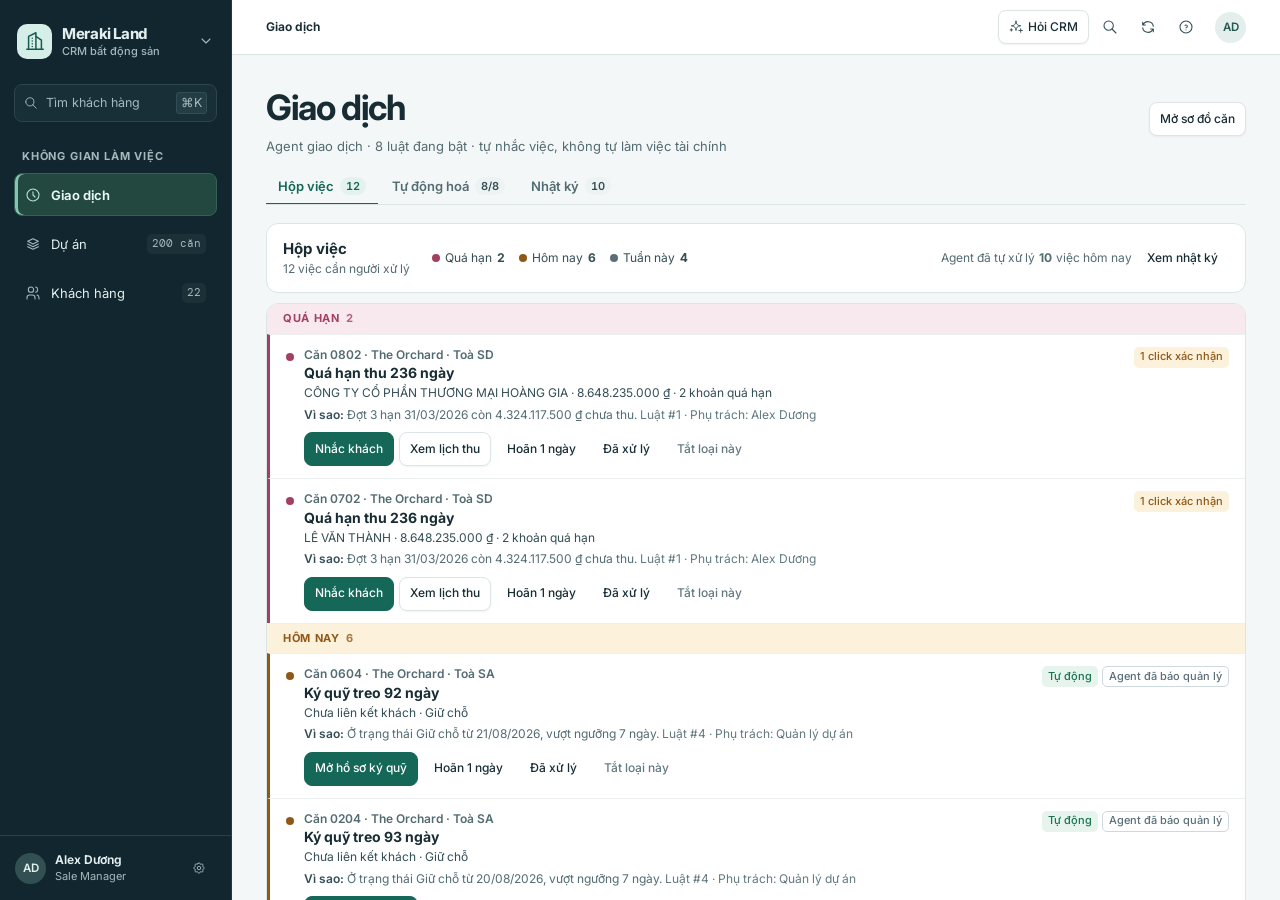
==== commit d6b9e209: "Add transaction agent: inbox, next-best-action card, rules and audit log Implements the first three " ====
--- a/index.html
+++ b/index.html
@@ -864,6 +864,16 @@
   <p id="payment-preview-result" role="status"></p>
   <footer><form method="dialog"><button class="btn">Đóng</button></form>
     <button class="btn pri" data-act="payment-export-demo">Mô phỏng xuất PDF</button></footer>
+</dialog>
+
+<dialog class="customer-dialog wa-l3-dialog" id="wa-l3" aria-labelledby="wa-l3-title">
+  <header><h2 id="wa-l3-title">Cần bạn quyết định</h2>
+    <form method="dialog"><button class="iconbtn" aria-label="Đóng"><svg class="ic"><use href="#i-x"/></svg></button></form>
+  </header>
+  <p><span class="tag t-sold">Mức 3 · Luôn hỏi</span> Việc tài chính: Agent không tự thực hiện. Quyết định được ghi vào Nhật ký và không hoàn tác.</p>
+  <ul id="wa-l3-facts"></ul>
+  <footer><form method="dialog"><button class="btn">Để sau</button></form>
+    <button class="btn pri" data-act="wa-l3-confirm" id="wa-l3-confirm">Xác nhận</button></footer>
 </dialog>
 
 <style>
@@ -3226,7 +3236,7 @@
       '<details class="unit-extra-tabs"' + (currentSecondary ? ' open' : '') + '><summary>Thông tin khác' +
       (currentSecondary ? ' · ' + esc(currentSecondary.l) : '') + '</summary><div class="unit-extra-links">' +
       secondaryTabs.map(tabButton).join("") + '</div></details></nav>' +
-      "</div>" +
+      "</div>" + unitAgentCard(u) +
       (tabN === 1 ? unitOverview(u) :
         '<div class="d-body one"><div class="d-main">' + unitTab(u, tabN) + '</div></div>') +
       '</div>'
@@ -3783,6 +3793,7 @@
     saleDrafts.clear();
     agentRequest?.abort();
     Object.assign(agentSession, { result: null, workReview: null, prompt: "", uid: "", pinnedUnit: "", reviewedUnit: "", profile: "coordinator", returnTo: null, drafts: [] });
+    waReset();
     S.f = "all"; S.ct = "all"; S.q = ""; S.unitQuery = ""; S.route = null;
     seedStatusMeta();
     seedPresentation();
@@ -3957,8 +3968,419 @@
       '</span></button></li>').join("") + '</ul>';
   }
 
+  /* ================= agent giao dịch: luật → hộp việc → việc tại hồ sơ → nhật ký ================= *
+   * Lớp 1 (luật): WA_RULES sinh "việc" từ dữ liệu giao dịch, mỗi luật có mức tự động 1/2/3.
+   * Lớp 2 (hộp việc): gom mọi việc vào một hàng đợi, xếp theo Quá hạn > Hôm nay > Tuần này.
+   * Lớp 3 (tại hồ sơ): thẻ "Nên làm tiếp theo" trong hồ sơ căn, cùng hành động.
+   * Mọi hành động (của Agent hoặc người dùng) ghi vào nhật ký; hành động không phải tiền hoàn tác được 24 giờ. */
+  const WA_LS = LS + "-work-agent";
+  const DAY_MS = 86400000;
+  const WA_UNDO_MS = DAY_MS;
+  const WA_INBOX_LIMIT = 7;
+  const WA_MANAGER = "Quản lý dự án";
+  const WA_LEVEL = {
+    1: { l: "Tự động", c: "t-av", d: "Agent tự làm, không hỏi. Ghi nhật ký, hoàn tác được.", ex: "Gắn cờ, tạo task nhắc, báo quản lý" },
+    2: { l: "1 click xác nhận", c: "t-tx", d: "Agent soạn sẵn, người dùng bấm xác nhận mới thực hiện.", ex: "Nhắc khách, yêu cầu bổ sung hồ sơ" },
+    3: { l: "Luôn hỏi", c: "t-sold", d: "Agent không bao giờ tự làm. Luôn hỏi, luôn ghi nhật ký, không hoàn tác.", ex: "Huỷ giao dịch, hoàn tiền, đổi số tiền" }
+  };
+  const WA_BUCKETS = [["overdue", "Quá hạn"], ["today", "Hôm nay"], ["week", "Tuần này"]];
+  const WA_STATE_L = { open: "Đang mở", snoozed: "Đang hoãn", done: "Đã xử lý", reminded: "Đã nhắc" };
+  const waState = { rules: {}, tasks: {}, seen: {}, audit: [] };
+  const waUI = { tab: "inbox", all: false, confirm: "", logRule: "" };
+  let waLast = [];
+
+  const waTodayMs = () => new Date(dateISO(TODAY) + "T00:00:00").getTime();
+  const waDaysSince = (ms) => Math.max(0, Math.floor((waTodayMs() - ms) / DAY_MS));
+  const waDaysTo = (vn) => {
+    const iso = dateISO(vn);
+    return iso ? Math.round((new Date(iso + "T00:00:00").getTime() - waTodayMs()) / DAY_MS) : null;
+  };
+  const waDate = (ms) => { const d = new Date(ms); return pad2(d.getDate()) + "/" + pad2(d.getMonth() + 1) + "/" + d.getFullYear(); };
+  const waLastLog = (u) => (u.log || []).reduce((max, entry) => Math.max(max, entry.at), 0);
+  const waEnabled = (rule) => waState.rules[rule.id] !== false;
+  const waOwner = (rule) => rule.owner === "manager" ? WA_MANAGER : CUSTOMER_ACTOR;
+  const waPaid = (d) => d.openingReceived + d.receipts.reduce((sum, receipt) => sum + receipt.amount, 0);
+
+  const WA_RULES = [
+    { id: "r1", n: 1, when: "Quá hạn thanh toán > 0 ngày", then: "Nhắc khách + tạo task cho sale", level: 2, owner: "sale",
+      scan: () => agentPaymentRows().map((row) => {
+        const u = byUid(row.uid);
+        const first = agentExpired(u)[0];
+        const late = -waDaysTo(row.due);
+        return { id: "r1:" + u.uid + ":" + first.k, uid: u.uid, title: "Quá hạn thu " + late + " ngày",
+          meta: [customerName(u.buyer), fmt(row.amount), row.count + " khoản quá hạn"],
+          why: first.k + " hạn " + first.date + " còn " + fmt(first.remaining) + " chưa thu.",
+          bucket: "overdue", score: 300 + late, primary: "remind",
+          open: { tab: 3, view: "collection", label: "Xem lịch thu" } };
+      }) },
+    { id: "r2", n: 2, when: "Đến hạn thu ≤ 3 ngày", then: "Tạo task nhắc trước cho sale", level: 1, owner: "sale",
+      auto: "Tạo task nhắc trước cho sale", autoShort: "tạo task nhắc",
+      scan: () => UNITS.filter((u) => u.buyer && tracksPayments(u)).flatMap((u) => {
+        const item = schedule(u).find((step) => {
+          const days = step.remaining > 0 && !step.overdue ? waDaysTo(step.date) : null;
+          return days !== null && days >= 0 && days <= 3;
+        });
+        if (!item) return [];
+        const days = waDaysTo(item.date);
+        return [{ id: "r2:" + u.uid + ":" + item.k, uid: u.uid, title: days ? "Đến hạn thu sau " + days + " ngày" : "Đến hạn thu hôm nay",
+          meta: [customerName(u.buyer), fmt(item.remaining), item.k],
+          why: item.k + " hạn " + item.date + ". Nhắc trước giúp tránh quá hạn.",
+          bucket: days <= 1 ? "today" : "week", score: 200 - days, open: { tab: 3, view: "collection", label: "Xem lịch thu" } }];
+      }) },
+    { id: "r3", n: 3, when: "Đã ký quỹ nhưng chưa có lịch thanh toán", then: "Gắn cờ + yêu cầu lập lịch", level: 1, owner: "sale",
+      auto: "Gắn cờ “Thiếu lịch thanh toán”", autoShort: "gắn cờ",
+      scan: () => Array.from(saleDrafts).filter(([uid, draft]) => draft.signedDate && byUid(uid) &&
+        !contractDrafts.get(uid)?.appliedSchedule).map(([uid, draft]) => ({
+        id: "r3:" + uid, uid, title: "Chưa có lịch thanh toán",
+        meta: [saleCustomerName(draft), "Ký quỹ " + dateVN(draft.signedDate)],
+        why: "Đã ký quỹ nhưng chưa áp dụng lịch thu vào hợp đồng nên CRM chưa theo dõi được công nợ.",
+        bucket: "today", score: 180, open: { tab: 4, label: "Lập lịch thanh toán" } })) },
+    { id: "r4", n: 4, when: "Kẹt ở bước Ký quỹ > 7 ngày", then: "Báo quản lý + gắn cờ đỏ", level: 1, owner: "manager",
+      auto: "Báo quản lý dự án + gắn cờ đỏ", autoShort: "báo quản lý",
+      scan: () => UNITS.filter((u) => u.status === "IN_TRANSACTION" && contractDraft(u).stage === "ky-quy").flatMap((u) => {
+        const since = waLastLog(u);
+        const days = since ? waDaysSince(since) : 0;
+        if (days <= 7) return [];
+        return [{ id: "r4:" + u.uid, uid: u.uid, title: "Ký quỹ treo " + days + " ngày",
+          meta: [customerName(u.buyer) || "Chưa liên kết khách", REASON_L[reasonOf(u)]],
+          why: "Ở trạng thái " + REASON_L[reasonOf(u)] + " từ " + waDate(since) + ", vượt ngưỡng 7 ngày.",
+          bucket: days > 30 ? "today" : "week", score: 100 + Math.min(days, 90), open: { tab: 4, label: "Mở hồ sơ ký quỹ" } }];
+      }) },
+    { id: "r5", n: 5, when: "Thiếu CCCD/MST hoặc SĐT khách", then: "Chặn xuất hợp đồng, yêu cầu bổ sung", level: 2, owner: "sale",
+      scan: () => UNITS.filter((u) => u.buyer && (u.status === "IN_TRANSACTION" || u.status === "SOLD")).flatMap((u) => {
+        const rec = custOf(u.buyer, u);
+        const org = rec.type === "org";
+        const missing = [!String(rec.phone || "").trim() && "SĐT",
+          !String((org ? rec.taxno : rec.idno) || "").trim() && (org ? "MST" : "CCCD")].filter(Boolean);
+        if (!missing.length) return [];
+        return [{ id: "r5:" + u.uid + ":" + missing.join("-"), uid: u.uid, title: "Thiếu " + missing.join(", ") + " của khách",
+          meta: [customerName(u.buyer), "Đang chặn xuất hợp đồng"],
+          why: "Hợp đồng cần đủ " + (org ? "MST" : "CCCD") + " và SĐT của bên mua.",
+          bucket: "today", score: 170, primary: "confirm",
+          confirm: { label: "Yêu cầu khách", title: "Yêu cầu khách bổ sung hồ sơ", cta: "Gửi yêu cầu", done: "Gửi yêu cầu bổ sung " + missing.join(", "),
+            body: "Kính gửi Quý khách, để hoàn tất hồ sơ căn " + u.code + " tại " + projOf(u).short + ", Meraki Land cần Quý khách bổ sung: " +
+              missing.join(", ") + ". Xin cảm ơn." },
+          open: { tab: 2, label: "Mở hồ sơ khách" } }];
+      }) },
+    { id: "r6", n: 6, when: "Căn chưa bán tồn > 45 ngày", then: "Gợi ý mở bán / rà soát giá cho quản lý", level: 1, owner: "manager",
+      auto: "Gửi gợi ý rà soát giá cho quản lý", autoShort: "gửi gợi ý",
+      scan: () => {
+        const groups = new Map();
+        UNITS.filter((u) => u.status === "AVAILABLE" && waLastLog(u)).forEach((u) => {
+          const days = waDaysSince(waLastLog(u));
+          if (days <= 45) return;
+          const key = u.proj + ":" + u.tower;
+          const g = groups.get(key) || { u, n: 0, max: 0 };
+          g.n += 1; g.max = Math.max(g.max, days);
+          groups.set(key, g);
+        });
+        return Array.from(groups, ([key, g]) => ({
+          id: "r6:" + key, label: projOf(g.u).short + " · " + towerOf(g.u).name, title: g.n + " căn tồn > 45 ngày",
+          meta: ["Lâu nhất " + g.max + " ngày"], why: "Gộp theo tòa để chống nhiễu: 1 việc thay cho " + g.n + " cảnh báo riêng lẻ.",
+          bucket: "week", score: 40 + Math.min(g.n, 50), tower: { pid: g.u.proj, tid: g.u.tower } }));
+      } },
+    { id: "r7", n: 7, when: "Giao dịch đã huỷ còn khoản đã thu", then: "Đối soát hoàn tiền với kế toán", level: 3, owner: "manager",
+      scan: () => UNITS.filter((u) => u.status === "AVAILABLE" &&
+        (u.log || []).some((entry) => entry.from === "IN_TRANSACTION" && entry.to === "AVAILABLE")).flatMap((u) => {
+        const paid = waPaid(contractDraft(u));
+        if (!paid) return [];
+        const cancel = (u.log || []).filter((entry) => entry.from === "IN_TRANSACTION" && entry.to === "AVAILABLE").pop();
+        return [{ id: "r7:" + u.uid + ":" + cancel.at, uid: u.uid, title: "Huỷ giao dịch còn " + fmt(paid) + " đã thu",
+          meta: ["Huỷ " + waDate(cancel.at), "Bởi " + cancel.by], why: "Khoản đã thu chưa được đối soát hoàn tiền sau khi huỷ.",
+          bucket: "today", score: 250, primary: "l3",
+          l3: { title: "Đối soát hoàn tiền căn " + u.code, cta: "Chuyển kế toán đối soát",
+            facts: ["Số đã thu: " + fmt(paid), "Huỷ ngày " + waDate(cancel.at) + " bởi " + cancel.by,
+              "Agent không tự hoàn tiền hay sửa số tiền. Kế toán đối soát và thực hiện."] },
+          open: { tab: 3, view: "collection", label: "Xem lịch thu" } }];
+      }) },
+    { id: "r8", n: 8, when: "Hồ sơ khách có thay đổi chưa xác nhận", then: "Yêu cầu người phụ trách xác nhận", level: 2, owner: "sale",
+      scan: () => Object.entries(CUST).flatMap(([key, rec]) => {
+        const history = Array.isArray(rec.history) ? rec.history : [];
+        const last = history[history.length - 1];
+        const edits = (last?.changes || []).filter((change) => change.before);
+        if (!edits.length) return [];
+        const unit = UNITS.find((u) => u.buyer === key);
+        return [{ id: "r8:" + key + ":" + last.at, uid: unit?.uid || "", cust: key, label: customerName(key),
+          title: edits.length + " thay đổi hồ sơ chưa xác nhận", meta: [last.action, last.actor, dtime(last.at)],
+          why: "Đã sửa " + edits.slice(0, 3).map((change) => change.field).join(", ") + (edits.length > 3 ? "…" : "") + ".",
+          bucket: "today", score: 120, primary: "confirm",
+          confirm: { label: "Xác nhận thay đổi", title: "Xác nhận thay đổi hồ sơ", cta: "Xác nhận đúng", done: "Xác nhận " + edits.length + " thay đổi hồ sơ",
+            body: edits.map((change) => change.field + ": " + change.before + " → " + (change.after || "(trống)")).join("\n") } }];
+      }) }
+  ];
+
+  function waLoad() {
+    try {
+      const d = JSON.parse(localStorage.getItem(WA_LS) || "null");
+      if (!d) return;
+      ["rules", "tasks", "seen"].forEach((k) => { if (d[k] && typeof d[k] === "object") waState[k] = d[k]; });
+      if (Array.isArray(d.audit)) waState.audit = d.audit.filter((entry) => entry && entry.id && entry.at);
+    } catch (e) {}
+  }
+  function waSave() {
+    try { localStorage.setItem(WA_LS, JSON.stringify(waState)); } catch (e) {}
+  }
+  function waReset() {
+    Object.assign(waState, { rules: {}, tasks: {}, seen: {}, audit: [] });
+    Object.assign(waUI, { tab: "inbox", all: false, confirm: "", logRule: "" });
+    try { localStorage.removeItem(WA_LS); } catch (e) {}
+  }
+  function waLog(entry) {
+    waState.audit.unshift({ id: Date.now().toString(36) + Math.random().toString(36).slice(2, 7), at: Date.now(), undone: false, ...entry });
+    waState.audit.length = Math.min(waState.audit.length, 300);
+  }
+  function waStatus(task) {
+    const s = waState.tasks[task.id];
+    if (!s) return "open";
+    if (s.state === "snoozed" && s.until <= Date.now()) return "open";
+    return s.state;
+  }
+  const waLive = (task) => waStatus(task) === "open" || waStatus(task) === "reminded";
+  const waOrder = (task) => WA_BUCKETS.findIndex(([id]) => id === task.bucket);
+  const waSort = (a, b) => waOrder(a) - waOrder(b) || (waStatus(a) === "reminded") - (waStatus(b) === "reminded") || b.score - a.score;
+  const waFind = (id) => waLast.find((task) => task.id === id);
+
+  /* Chạy luật: việc mới của luật mức 1 được Agent tự xử lý; việc mất nguyên nhân thì tự đóng. */
+  function waTick() {
+    const tasks = WA_RULES.filter(waEnabled).flatMap((rule) => rule.scan().map((task) => ({
+      ...task, rule, label: task.label || (task.uid ? agentLabel(byUid(task.uid)) : "") })));
+    const ids = new Set(tasks.map((task) => task.id));
+    const now = Date.now();
+    let changed = false;
+    tasks.forEach((task) => {
+      if (waState.seen[task.id]) return;
+      changed = true;
+      waState.seen[task.id] = { rule: task.rule.id, at: now, label: task.label, auto: task.rule.level === 1 };
+      if (task.rule.level === 1) waLog({ actor: "Agent", rule: task.rule.id, task: task.id, ref: task.label,
+        action: task.rule.auto + " · " + task.title, before: "Chưa có", after: "Đã " + task.rule.autoShort, undo: { type: "auto", task: task.id } });
+    });
+    Object.entries(waState.seen).forEach(([id, seen]) => {
+      if (ids.has(id) || waState.rules[seen.rule] === false) return;
+      if (waState.tasks[id]?.state !== "done") waLog({ actor: "Agent", rule: seen.rule, task: id, ref: seen.label,
+        action: "Tự đóng việc vì nguyên nhân đã hết", before: WA_STATE_L[waState.tasks[id]?.state || "open"], after: "Đã đóng", undo: null,
+        noUndo: "Dữ liệu đã đúng" });
+      delete waState.seen[id];
+      delete waState.tasks[id];
+      changed = true;
+    });
+    if (changed) waSave();
+    return tasks;
+  }
+
+  function waSetTask(task, next, action) {
+    const prev = waState.tasks[task.id] ? { ...waState.tasks[task.id] } : null;
+    if (next) waState.tasks[task.id] = next; else delete waState.tasks[task.id];
+    waLog({ actor: CUSTOMER_ACTOR, rule: task.rule.id, task: task.id, ref: task.label, action,
+      before: WA_STATE_L[prev?.state || "open"], after: WA_STATE_L[next?.state || "open"], undo: { type: "state", task: task.id, prev } });
+    waSave();
+  }
+  function waAfterReminder(proposal) {
+    const u = byUid(proposal.uid);
+    const id = "r1:" + proposal.uid + ":" + proposal.key;
+    waState.tasks[id] = { state: "reminded", at: Date.now() };
+    waLog({ actor: CUSTOMER_ACTOR, rule: "r1", task: id, ref: u ? agentLabel(u) : proposal.uid,
+      action: "Xác nhận nhắc thanh toán " + proposal.key + " · " + fmt(proposal.amount), before: "Đang mở", after: "Đã nhắc",
+      undo: { type: "draft", task: id, uid: proposal.uid, key: proposal.key } });
+    waSave();
+  }
+  function waToggleRule(id) {
+    const rule = WA_RULES.find((item) => item.id === id);
+    if (!rule) return;
+    const prev = waEnabled(rule);
+    waState.rules[id] = !prev;
+    waLog({ actor: CUSTOMER_ACTOR, rule: id, ref: "Tự động hoá", action: (prev ? "Tắt" : "Bật") + " luật “" + rule.when + "”",
+      before: prev ? "Bật" : "Tắt", after: prev ? "Tắt" : "Bật", undo: { type: "rule", rule: id, prev } });
+    waSave();
+  }
+  function waUndo(id) {
+    const entry = waState.audit.find((item) => item.id === id);
+    if (!entry || entry.undone || !entry.undo || Date.now() - entry.at > WA_UNDO_MS) return false;
+    const undo = entry.undo;
+    if (undo.type === "auto" && waState.seen[undo.task]) waState.seen[undo.task].auto = false;
+    if (undo.type === "state") { if (undo.prev) waState.tasks[undo.task] = undo.prev; else delete waState.tasks[undo.task]; }
+    if (undo.type === "rule") waState.rules[undo.rule] = undo.prev;
+    if (undo.type === "draft") {
+      agentSession.drafts = agentSession.drafts.filter((draft) => draft.uid !== undo.uid || draft.key !== undo.key);
+      if (agentSession.workReview?.uid === undo.uid) agentSession.workReview = null;
+      delete waState.tasks[undo.task];
+      persist();
+    }
+    entry.undone = true;
+    waLog({ actor: CUSTOMER_ACTOR, rule: entry.rule, task: entry.task, ref: entry.ref, action: "Hoàn tác: " + entry.action,
+      before: entry.after, after: entry.before, undo: null, noUndo: "Bản ghi hoàn tác" });
+    waSave();
+    return true;
+  }
+
+  function waButton(action, task, label, style = "", attributes = "") {
+    return '<button type="button" class="btn ' + style + '" data-act="' + action + '" data-task="' + esc(task.id) + '"' + attributes + '>' + label + '</button>';
+  }
+
+  function reminderPanel(unit) {
+    const review = agentSession.workReview;
+    const isOpen = review?.uid === unit.uid;
+    let body = "";
+    if (isOpen) {
+      const first = agentExpired(unit)[0];
+      const openedDraft = review.saved || review.result?.proposal;
+      const stale = openedDraft && (openedDraft.key !== first?.k || openedDraft.due !== first.date ||
+        openedDraft.amount !== first.remaining || openedDraft.buyer !== unit.buyer);
+      body = '<div class="work-reminder"><div class="work-reminder-title"><h3>Nhắc thanh toán · mức 2, cần bạn xác nhận</h3>' +
+        workAction("work-close-reminder", unit.uid, "Thu gọn", "ghost") + '</div>' +
+        (stale ? '<p class="work-saved-body" tabindex="-1" role="status">Lịch thu đã thay đổi.</p>' +
+          workAction("work-refresh-reminder", unit.uid, "Cập nhật lời nhắc", "pri") :
+          review.saved ? '<p class="work-saved-body" tabindex="-1">' + esc(review.saved.body) + '</p><p class="note">Đã xác nhận · ' +
+          esc(review.saved.actor) + ' · hoàn tác được trong Nhật ký 24 giờ</p>' : agentResult(review.result)) + '</div>';
+    }
+    return '<div id="work-reminder-' + esc(unit.uid) + '"' + (isOpen ? '' : ' hidden') + '>' + body + '</div>';
+  }
+
+  function waConfirmPanel(task) {
+    if (waUI.confirm !== task.id) return "";
+    return '<div class="work-reminder wa-confirm" id="wa-confirm-panel"><div class="work-reminder-title"><h3>' + esc(task.confirm.title) +
+      ' · mức 2</h3>' + waButton("wa-confirm-cancel", task, "Huỷ", "ghost") + '</div>' +
+      '<p class="work-saved-body" tabindex="-1">' + esc(task.confirm.body) + '</p>' +
+      '<p class="note">Agent chỉ thực hiện sau khi bạn xác nhận. Hoàn tác được trong Nhật ký 24 giờ.</p>' +
+      '<div class="wa-confirm-actions">' + waButton("wa-confirm", task, esc(task.confirm.cta), "pri") + '</div></div>';
+  }
+
+  function waActions(task, inUnit) {
+    const u = task.uid && byUid(task.uid);
+    const out = [];
+    if (task.primary === "remind" && u) {
+      const saved = currentReminderDraft(u, agentExpired(u)[0]);
+      const isOpen = agentSession.workReview?.uid === u.uid;
+      out.push(workAction("work-reminder", u.uid, saved ? "Xem lời nhắc đã lưu" : "Nhắc khách", saved ? "" : "pri",
+        ' aria-expanded="' + isOpen + '" aria-controls="work-reminder-' + esc(u.uid) + '"'));
+    } else if (task.primary === "confirm") {
+      out.push(waButton("wa-confirm-open", task, esc(task.confirm.label), "pri", ' aria-expanded="' + (waUI.confirm === task.id) + '"'));
+    } else if (task.primary === "l3") {
+      out.push(waButton("wa-l3-open", task, "Đối soát hoàn tiền…", "pri"));
+    }
+    if (task.open && u && !(inUnit && S.tab === task.open.tab)) {
+      out.push(workAction("work-open", u.uid, task.open.label, task.primary ? "" : "pri", ' data-tab="' + task.open.tab + '"' +
+        (task.open.view ? ' data-payment-view="' + task.open.view + '"' : '')));
+    }
+    if (task.tower) out.push('<button type="button" class="btn pri" data-act="wa-tower" data-pid="' + esc(task.tower.pid) +
+      '" data-tid="' + esc(task.tower.tid) + '">Mở sơ đồ tòa</button>');
+    if (task.cust && !inUnit) out.push('<button type="button" class="btn" data-act="wa-cust" data-name="' + esc(task.cust) + '">Mở hồ sơ khách</button>');
+    out.push(waButton("wa-snooze", task, "Hoãn 1 ngày", "ghost"));
+    out.push(waButton("wa-done", task, "Đã xử lý", "ghost"));
+    if (!inUnit) out.push('<button type="button" class="btn ghost wa-mute" data-act="wa-rule-toggle" data-rule="' + task.rule.id +
+      '" title="Tắt luật #' + task.rule.n + ' trong Tự động hoá">Tắt loại này</button>');
+    return out.join("");
+  }
+
+  function waTaskItem(task, inUnit = false) {
+    const status = waStatus(task);
+    const seen = waState.seen[task.id];
+    const level = WA_LEVEL[task.rule.level];
+    const u = task.uid && byUid(task.uid);
+    const tags = ['<span class="tag ' + level.c + '" title="' + esc(level.d) + '">' + level.l + '</span>'];
+    if (status === "reminded") tags.push('<span class="tag t-lock">Đã nhắc</span>');
+    if (seen?.auto && task.rule.autoShort) tags.push('<span class="tag t-lock" title="' + esc(task.rule.auto) + '">Agent đã ' + esc(task.rule.autoShort) + '</span>');
+    if (task.bucket === "overdue" && status === "open" && seen && Date.now() - seen.at > DAY_MS) tags.push('<span class="tag t-sold">Đã leo thang quản lý</span>');
+    return '<li class="wa-task b-' + task.bucket + '"><div class="wa-task-row"><span class="wa-dot" aria-hidden="true"></span>' +
+      '<div class="wa-task-text">' + (inUnit ? '' : '<b>' + esc(task.label) + '</b>') +
+      '<p class="wa-task-title">' + esc(task.title) + '</p>' +
+      '<p class="wa-task-meta">' + task.meta.filter(Boolean).map(esc).join(' <span aria-hidden="true">·</span> ') + '</p>' +
+      '<p class="wa-why"><b>Vì sao:</b> ' + esc(task.why) + ' <span>Luật #' + task.rule.n + ' · Phụ trách: ' + esc(waOwner(task.rule)) + '</span></p></div>' +
+      '<div class="wa-tags">' + tags.join("") + '</div></div>' +
+      '<div class="work-actions wa-actions">' + waActions(task, inUnit) + '</div>' +
+      (task.primary === "remind" && u ? reminderPanel(u) : '') + (task.confirm ? waConfirmPanel(task) : '') + '</li>';
+  }
+
+  function waInbox(tasks) {
+    const live = tasks.filter(waLive).sort(waSort);
+    const snoozed = tasks.filter((task) => waStatus(task) === "snoozed").length;
+    const today = waDate(Date.now());
+    const auto = waState.audit.filter((entry) => entry.actor === "Agent" && !entry.undone && waDate(entry.at) === today).length;
+    const shown = waUI.all ? live : live.slice(0, WA_INBOX_LIMIT);
+    const counts = WA_BUCKETS.map(([id, label]) => [id, label, live.filter((task) => task.bucket === id).length]);
+    const groups = WA_BUCKETS.map(([id, label]) => {
+      const items = shown.filter((task) => task.bucket === id);
+      return items.length ? '<li class="wa-bucket b-' + id + '"><h3>' + label + '<span>' + counts.find((c) => c[0] === id)[2] + '</span></h3></li>' +
+        items.map((task) => waTaskItem(task)).join("") : "";
+    }).join("");
+    return '<section class="work-section wa-inbox" aria-labelledby="wa-inbox-title">' +
+      '<div class="wa-digest"><div><h2 id="wa-inbox-title">Hộp việc</h2><p>' +
+      (live.length ? live.length + ' việc cần người xử lý' : 'Không còn việc cần xử lý') + '</p></div>' +
+      '<ul class="wa-digest-counts">' + counts.map(([id, label, n]) =>
+        '<li class="b-' + id + '"><span class="wa-dot" aria-hidden="true"></span>' + label + ' <b>' + n + '</b></li>').join("") + '</ul>' +
+      '<p class="wa-digest-auto">Agent đã tự xử lý <b>' + auto + '</b> việc hôm nay' +
+      (snoozed ? ' · <b>' + snoozed + '</b> việc đang hoãn' : '') +
+      ' <button type="button" class="btn ghost" data-act="wa-tab" data-watab="log">Xem nhật ký</button></p></div>' +
+      (live.length ? '<ul class="wa-list">' + groups + '</ul>' +
+        (live.length > WA_INBOX_LIMIT ? '<div class="wa-more"><span class="note">' +
+          (waUI.all ? 'Đang hiện tất cả ' + live.length + ' việc.' : 'Chỉ hiện ' + WA_INBOX_LIMIT + ' việc ưu tiên nhất để tránh nhiễu.') + '</span>' +
+          '<button type="button" class="btn" data-act="wa-all">' + (waUI.all ? 'Thu gọn' : 'Xem tất cả ' + live.length + ' việc') + '</button></div>' : '')
+        : '<p class="work-empty">Agent sẽ báo khi dữ liệu giao dịch phát sinh việc mới.</p>') + '</section>';
+  }
+
+  function unitAgentCard(u) {
+    const tasks = waLast.filter((task) => task.uid === u.uid && waLive(task)).sort(waSort).slice(0, 3);
+    if (!tasks.length) return "";
+    return '<section class="wa-nba" aria-labelledby="wa-nba-title"><header><h2 id="wa-nba-title">' +
+      '<svg class="ic sm" aria-hidden="true"><use href="#i-agent"/></svg>Nên làm tiếp theo</h2>' +
+      '<span class="note">Agent · ' + tasks.length + ' việc từ luật đang bật</span></header>' +
+      '<ul class="wa-list">' + tasks.map((task) => waTaskItem(task, true)).join("") + '</ul></section>';
+  }
+
+  function waRulesView(tasks) {
+    const levels = '<section class="wa-levels" aria-label="Ba mức quyền của Agent">' + [1, 2, 3].map((n) =>
+      '<div class="wa-level"><span class="tag ' + WA_LEVEL[n].c + '">Mức ' + n + ' · ' + WA_LEVEL[n].l + '</span><p>' + WA_LEVEL[n].d +
+      '</p><p class="note">' + WA_LEVEL[n].ex + '</p></div>').join("") + '</section>';
+    const rules = WA_RULES.map((rule) => {
+      const on = waEnabled(rule);
+      const matches = on ? tasks.filter((task) => task.rule === rule).length : rule.scan().length;
+      const runs = waState.audit.filter((entry) => entry.rule === rule.id).length;
+      return '<li class="wa-rule' + (on ? '' : ' off') + '"><button type="button" class="wa-switch" role="switch" aria-checked="' + on +
+        '" data-act="wa-rule-toggle" data-rule="' + rule.id + '" aria-label="' + (on ? 'Tắt' : 'Bật') + ' luật #' + rule.n + '"><span></span></button>' +
+        '<div class="wa-rule-text"><b>#' + rule.n + ' · Nếu ' + esc(rule.when.charAt(0).toLowerCase() + rule.when.slice(1)) + '</b>' +
+        '<p>→ ' + esc(rule.then) + (rule.auto ? ' <span class="note">(Agent tự: ' + esc(rule.auto.toLowerCase()) + ')</span>' : '') + '</p>' +
+        '<p class="note">' + (on ? 'Đang khớp ' + matches + ' việc' : 'Đang tắt · sẽ khớp ' + matches + ' việc nếu bật') +
+        ' · ' + runs + ' dòng nhật ký · Phụ trách: ' + esc(waOwner(rule)) + '</p></div>' +
+        '<div class="wa-rule-side"><span class="tag ' + WA_LEVEL[rule.level].c + '">Mức ' + rule.level + ' · ' + WA_LEVEL[rule.level].l + '</span>' +
+        (runs ? '<button type="button" class="btn ghost" data-act="wa-log-rule" data-rule="' + rule.id + '">Xem nhật ký</button>' : '') + '</div></li>';
+    }).join("");
+    const noise = ["Hộp việc chỉ hiện " + WA_INBOX_LIMIT + " việc ưu tiên nhất; phần còn lại gộp vào “Xem tất cả”.",
+      "Không báo lại cùng một việc khi dữ liệu chưa đổi: mỗi việc có mã theo nguyên nhân.",
+      "Việc đã hoãn im lặng đến hết hạn hoãn rồi mới hiện lại.",
+      "Việc tự đóng khi nguyên nhân hết (khách đã đóng tiền, hồ sơ đã đủ).",
+      "Mọi việc trong Hộp việc đều có “Đã xử lý” và “Tắt loại này”."];
+    return '<section class="work-section" aria-labelledby="wa-rules-title"><div class="wa-section-head"><h2 id="wa-rules-title">Tự động hoá</h2>' +
+      '<p class="note">Nguyên tắc: Agent được tự làm việc nhắc nhở, không được tự làm việc tài chính.</p></div>' + levels +
+      '<ul class="wa-rules">' + rules + '</ul></section>' +
+      '<section class="work-section" aria-labelledby="wa-noise-title"><h2 id="wa-noise-title">Chống nhiễu</h2><ul class="wa-noise">' +
+      noise.map((item) => '<li><svg class="ic sm" aria-hidden="true"><use href="#i-check"/></svg>' + esc(item) + '</li>').join("") + '</ul></section>';
+  }
+
+  function waLogView() {
+    const now = Date.now();
+    const used = WA_RULES.filter((rule) => waState.audit.some((entry) => entry.rule === rule.id));
+    const entries = waState.audit.filter((entry) => !waUI.logRule || entry.rule === waUI.logRule);
+    const chips = '<div class="wa-chips" role="group" aria-label="Lọc theo luật">' +
+      '<button type="button" class="btn" data-act="wa-log-rule" data-rule="" aria-pressed="' + !waUI.logRule + '">Tất cả · ' + waState.audit.length + '</button>' +
+      used.map((rule) => '<button type="button" class="btn" data-act="wa-log-rule" data-rule="' + rule.id + '" aria-pressed="' +
+        (waUI.logRule === rule.id) + '">Luật #' + rule.n + ' · ' + waState.audit.filter((entry) => entry.rule === rule.id).length + '</button>').join("") + '</div>';
+    const rows = entries.slice(0, 120).map((entry) => {
+      const rule = WA_RULES.find((item) => item.id === entry.rule);
+      const undo = entry.undone ? '<span class="note">Đã hoàn tác</span>' :
+        !entry.undo ? '<span class="note" title="' + esc(entry.noUndo || "") + '">' + esc(entry.noUndo || "Không hoàn tác") + '</span>' :
+        now - entry.at > WA_UNDO_MS ? '<span class="note">Hết hạn hoàn tác</span>' :
+        '<button type="button" class="btn" data-act="wa-undo" data-id="' + esc(entry.id) + '">Hoàn tác</button>';
+      return '<li class="wa-log-row' + (entry.undone ? ' undone' : '') + '"><time>' + esc(dtime(entry.at)) + '</time>' +
+        '<span class="tag ' + (entry.actor === "Agent" ? 't-av' : 't-lock') + '">' + esc(entry.actor) + '</span>' +
+        '<div class="wa-log-text"><b>' + esc(entry.action) + '</b><p class="note">' + esc(entry.ref || "") +
+        (rule ? ' · Luật #' + rule.n + ' · Mức ' + rule.level : '') + ' · ' + esc(entry.before) + ' → ' + esc(entry.after) + '</p></div>' +
+        '<div class="wa-log-undo">' + undo + '</div></li>';
+    }).join("");
+    return '<section class="work-section" aria-labelledby="wa-log-title"><div class="wa-section-head"><h2 id="wa-log-title">Nhật ký Agent</h2>' +
+      '<p class="note">Ai · khi nào · làm gì · trước → sau. Hoàn tác được 24 giờ với hành động không phải tiền.</p></div>' + chips +
+      (rows ? '<ul class="wa-log">' + rows + '</ul>' : '<p class="work-empty">Chưa có hành động nào.</p>') + '</section>';
+  }
+
   function viewWork() {
-    const due = agentPaymentRows();
     const drafts = Array.from(saleDrafts).flatMap(([uid, draft]) => {
       const unit = byUid(uid);
       if (!unit) return [];
@@ -3977,50 +4399,32 @@
       }
       return [];
     });
-    const review = agentSession.workReview;
-    const dueRows = due.map((row) => {
-      const unit = byUid(row.uid);
-      const first = agentExpired(unit)[0];
-      const saved = currentReminderDraft(unit, first);
-      const isOpen = review?.uid === row.uid;
-      const openedDraft = isOpen && (review.saved || review.result?.proposal);
-      const stale = openedDraft && (openedDraft.key !== first?.k || openedDraft.due !== first.date ||
-        openedDraft.amount !== first.remaining || openedDraft.buyer !== unit.buyer);
-      return '<li><div class="work-row"><div class="work-detail"><b>' + esc(row.label) + '</b><p>' + row.count +
-        ' khoản quá hạn <span aria-hidden="true">·</span> Hạn lâu nhất ' + esc(row.due) + '</p></div>' +
-        '<div class="work-amount"><strong>' + fmt(row.amount) + '</strong><span>' +
-        (saved ? 'Đã lưu bản nháp' : 'Còn phải thu quá hạn') + '</span></div>' +
-        '<div class="work-actions">' +
-        workAction("work-open", row.uid, "Xem lịch thu", "ghost", ' data-tab="3" data-payment-view="collection" aria-label="' +
-          esc("Xem lịch thu " + row.label) + '"') +
-        workAction("work-reminder", row.uid, saved ? "Xem bản nháp" : "Xem lời nhắc", "",
-          ' aria-expanded="' + isOpen + '" aria-controls="work-reminder-' + esc(row.uid) + '" aria-label="' +
-          esc((saved ? "Xem bản nháp " : "Xem lời nhắc ") + row.label) + '"') +
-        '</div></div><div id="work-reminder-' + esc(row.uid) + '"' + (isOpen ? '' : ' hidden') + '>' +
-        (isOpen ? '<div class="work-reminder"><div class="work-reminder-title"><h3>Bản nháp nhắc thanh toán</h3>' +
-          workAction("work-close-reminder", row.uid, "Thu gọn", "ghost") + '</div>' +
-          (stale ? '<p class="work-saved-body" tabindex="-1" role="status">Lịch thu đã thay đổi.</p>' +
-            workAction("work-refresh-reminder", row.uid, "Cập nhật lời nhắc", "pri") :
-            review.saved ? '<p class="work-saved-body" tabindex="-1">' + esc(review.saved.body) + '</p><p class="note">Đã lưu · ' +
-            esc(review.saved.actor) + '</p>' : agentResult(review.result)) + '</div>' : '') + '</div></li>';
-    }).join("");
     const draftRows = drafts.sort((a, b) => b.tab - a.tab || a.label.localeCompare(b.label)).map((item) =>
       '<li class="work-row"><div class="work-detail"><b>' + esc(item.buyer || item.label) +
       '</b><p>' + (item.buyer ? esc(item.label) + ' · ' : '') + esc(item.job) + '</p></div>' +
       '<span class="tag t-lock">' + esc(item.stage) + '</span><div class="work-actions">' +
       workAction("work-open", item.uid, "Tiếp tục hồ sơ", "pri", ' data-tab="' + item.tab + '"') + '</div></li>').join("");
-    return '<div class="work-page"><header class="work-header"><div><h1>Giao dịch</h1>' +
-      (DEMO ? '<p>Dữ liệu minh họa · ' + TODAY + '</p>' : '') + '</div>' +
+    const tasks = waLast;
+    const live = tasks.filter(waLive);
+    const tabs = [["inbox", "Hộp việc", live.length], ["rules", "Tự động hoá", WA_RULES.filter(waEnabled).length + "/" + WA_RULES.length],
+      ["log", "Nhật ký", waState.audit.length]];
+    const head = '<div class="work-page"><header class="work-header"><div><h1>Giao dịch</h1>' +
+      '<p>Agent giao dịch · ' + WA_RULES.filter(waEnabled).length + ' luật đang bật · tự nhắc việc, không tự làm việc tài chính' +
+      (DEMO ? ' · Dữ liệu minh họa ' + TODAY : '') + '</p></div>' +
       '<button type="button" class="btn" data-act="nav" data-view="project">Mở sơ đồ căn</button></header>' +
+      '<nav class="wa-tabs" aria-label="Agent giao dịch">' + tabs.map(([id, label, count]) =>
+        '<button type="button" class="wa-tab" data-act="wa-tab" data-watab="' + id + '" aria-current="' +
+        (waUI.tab === id ? "page" : "false") + '">' + label + '<span class="wa-count">' + count + '</span></button>').join("") + '</nav>';
+    if (waUI.tab === "rules") return head + waRulesView(tasks) + '</div>';
+    if (waUI.tab === "log") return head + waLogView() + '</div>';
+    return head + waInbox(tasks) +
       '<section class="work-unit-search" aria-labelledby="work-search-title"><h2 id="work-search-title">Tìm căn hộ</h2>' +
       '<div class="work-search-field"><svg class="ic" aria-hidden="true"><use href="#i-search"/></svg>' +
       '<input id="work-unit-query" class="inp" type="search" placeholder="' + (DEMO ? "Nhập mã căn, ví dụ 1001" : "Tìm theo mã căn") +
       '" aria-label="Tìm theo mã căn" autocomplete="off" maxlength="12" value="' + esc(S.unitQuery) + '" aria-controls="work-unit-results"></div>' +
       '<div id="work-unit-results" aria-live="polite">' + unitSearchResults(S.unitQuery) + '</div></section>' +
       '<section class="work-section" aria-labelledby="work-drafts-title"><h2 id="work-drafts-title">Giao dịch đang làm</h2>' +
-      (drafts.length ? '<ul class="work-list">' + draftRows + '</ul>' : '<p class="work-empty">Giao dịch bạn bắt đầu sẽ xuất hiện tại đây.</p>') + '</section>' +
-      (due.length ? '<section class="work-section" aria-labelledby="work-due-title"><h2 id="work-due-title">Khoản thu quá hạn</h2>' +
-        '<ul class="work-list">' + dueRows + '</ul></section>' : '') + '</div>';
+      (drafts.length ? '<ul class="work-list">' + draftRows + '</ul>' : '<p class="work-empty">Giao dịch bạn bắt đầu sẽ xuất hiện tại đây.</p>') + '</section></div>';
   }
 
   function agentLink(source) {
@@ -4154,6 +4558,7 @@
     const box = $("#content");
     const y = box.scrollTop;
     const r = S.route;
+    waLast = waTick();
     if (r && r.kind === "unit") {
       const u = byUid(r.uid);
       if (u) { box.innerHTML = detailUnit(u); box.scrollTop = y; return; }
@@ -4192,6 +4597,81 @@
       return;
     }
     if (a === "nav") { S.view = el.dataset.view; S.f = "all"; S.ct = "all"; S.q = ""; S.route = null; S.menu = ""; render(); return; }
+    if (a.startsWith("wa-")) {
+      const task = el.dataset.task ? waFind(el.dataset.task) : null;
+      if (a === "wa-tab") { waUI.tab = el.dataset.watab; waUI.confirm = ""; S.route = null; S.view = "work"; render(); $(".wa-tab[aria-current='page']")?.focus(); return; }
+      if (a === "wa-all") { waUI.all = !waUI.all; renderContent(); $('[data-act="wa-all"]')?.focus(); return; }
+      if (a === "wa-log-rule") { waUI.logRule = el.dataset.rule; waUI.tab = "log"; renderContent(); $('[data-act="wa-log-rule"][aria-pressed="true"]')?.focus(); return; }
+      if (a === "wa-rule-toggle") {
+        const rule = WA_RULES.find((item) => item.id === el.dataset.rule);
+        waToggleRule(el.dataset.rule);
+        renderContent();
+        toast((waState.rules[el.dataset.rule] === false ? "Đã tắt" : "Đã bật") + " luật #" + rule.n + " · hoàn tác trong Nhật ký");
+        $('.wa-switch[data-rule="' + el.dataset.rule + '"]')?.focus();
+        return;
+      }
+      if (a === "wa-undo") {
+        if (waUndo(el.dataset.id)) toast("Đã hoàn tác");
+        renderContent();
+        return;
+      }
+      if (a === "wa-tower") {
+        Object.assign(S, { view: "project", pid: el.dataset.pid, tid: el.dataset.tid, f: "AVAILABLE", route: null, menu: "" });
+        render();
+        return;
+      }
+      if (a === "wa-cust") { openCustByName(el.dataset.name); return; }
+      if (a === "wa-l3-confirm") {
+        const dialog = $("#wa-l3");
+        const pending = waFind(dialog.dataset.task);
+        dialog.close();
+        if (!pending) return;
+        waState.tasks[pending.id] = { state: "done", at: Date.now() };
+        waLog({ actor: CUSTOMER_ACTOR, rule: pending.rule.id, task: pending.id, ref: pending.label, action: pending.l3.cta,
+          before: "Đang mở", after: "Đã chuyển kế toán", undo: null, noUndo: "Tài chính · không hoàn tác" });
+        waSave();
+        renderContent();
+        toast("Đã chuyển kế toán đối soát · ghi vào Nhật ký");
+        return;
+      }
+      if (!task) { renderContent(); return; }
+      if (a === "wa-snooze") {
+        waSetTask(task, { state: "snoozed", until: Date.now() + DAY_MS, at: Date.now() }, "Hoãn 1 ngày · " + task.title);
+        renderContent();
+        toast("Đã hoãn đến " + dtime(Date.now() + DAY_MS) + " · hoàn tác trong Nhật ký");
+        return;
+      }
+      if (a === "wa-done") {
+        waSetTask(task, { state: "done", at: Date.now() }, "Đánh dấu đã xử lý · " + task.title);
+        if (agentSession.workReview?.uid === task.uid) agentSession.workReview = null;
+        if (waUI.confirm === task.id) waUI.confirm = "";
+        renderContent();
+        toast("Đã xử lý · hoàn tác trong Nhật ký");
+        return;
+      }
+      if (a === "wa-confirm-open" || a === "wa-confirm-cancel") {
+        waUI.confirm = a === "wa-confirm-open" && waUI.confirm !== task.id ? task.id : "";
+        renderContent();
+        (waUI.confirm ? $("#wa-confirm-panel .work-saved-body") : $('[data-act="wa-confirm-open"][data-task="' + task.id + '"]'))?.focus();
+        return;
+      }
+      if (a === "wa-confirm") {
+        waUI.confirm = "";
+        waSetTask(task, { state: task.rule.id === "r8" ? "done" : "reminded", at: Date.now() }, task.confirm.done);
+        renderContent();
+        toast(task.confirm.done + " · hoàn tác trong Nhật ký");
+        return;
+      }
+      if (a === "wa-l3-open") {
+        const dialog = $("#wa-l3");
+        dialog.dataset.task = task.id;
+        $("#wa-l3-title").textContent = task.l3.title;
+        $("#wa-l3-facts").innerHTML = task.l3.facts.map((fact) => '<li>' + esc(fact) + '</li>').join("");
+        $("#wa-l3-confirm").textContent = task.l3.cta;
+        dialog.showModal();
+        return;
+      }
+    }
     if (a === "agent-for-unit" || a === "agent-unpin") {
       agentRequest?.abort();
       const uid = a === "agent-for-unit" ? S.route.uid : "";
@@ -4511,7 +4991,7 @@
       return;
     }
     if (e.target.id === "agent-draft-body") {
-      const result = S.view === "work" ? agentSession.workReview.result : agentSession.result;
+      const result = S.view !== "agent" ? agentSession.workReview.result : agentSession.result;
       result.proposal.body = e.target.value;
       return;
     }
@@ -4545,17 +5025,18 @@
     }
     if (e.target.id === "agent-draft-form") {
       e.preventDefault();
-      const inWork = S.view === "work";
+      const inWork = S.view !== "agent";
       const result = inWork ? agentSession.workReview.result : agentSession.result;
       const proposal = result.proposal;
       const body = $("#agent-draft-body").value.trim();
       const error = body ? saveAgentReminder(proposal, body) : "Nhập nội dung nhắc thanh toán.";
-      if (error) $("#agent-draft-error").textContent = error;
-      else if (inWork) {
+      if (error) { $("#agent-draft-error").textContent = error; return; }
+      waAfterReminder(proposal);
+      if (inWork) {
         agentSession.workReview = { uid: proposal.uid, saved: agentSession.drafts[0], result: null };
         renderContent();
         $(".work-saved-body")?.focus();
-        toast("Đã lưu bản nháp nhắc thanh toán");
+        toast("Đã xác nhận nhắc thanh toán · ghi vào Nhật ký");
       } else showAgentResult({ text: "Đã lưu bản nháp · " + agentLabel(byUid(proposal.uid)) + ".", source: result.source });
       return;
     }
@@ -4731,6 +5212,7 @@
   /* ================= boot ================= */
   bindHScroll();
   restore();
+  waLoad();
   seedPresentation();
   syncCust();
   render();
--- a/meraki.css
+++ b/meraki.css
@@ -163,6 +163,101 @@
   .work-detail { flex-basis: 100%; }
   .work-actions { justify-content: flex-start; }
   .work-reminder { margin-inline: 10px; }
+}
+
+/* ---- Agent giao dịch: hộp việc · việc tại hồ sơ · tự động hoá · nhật ký ---- */
+.b-overdue { --wa: var(--s-sold-fg); --wa-bg: var(--s-sold-bg); }
+.b-today { --wa: var(--s-tx-fg); --wa-bg: var(--s-tx-bg); }
+.b-week { --wa: var(--s-lock-fg); --wa-bg: var(--s-lock-bg); }
+.wa-tabs { display: flex; gap: 2px; margin: -10px 0 18px; border-bottom: 1px solid var(--bd); overflow-x: auto; }
+.wa-tab { display: inline-flex; align-items: center; gap: 6px; padding: 8px 12px; margin-bottom: -1px; border: 0; border-bottom: 2px solid transparent; background: none; color: var(--fg3); font-size: 13px; font-weight: 600; white-space: nowrap; cursor: pointer; }
+.wa-tab:hover { color: var(--fg); }
+.wa-tab[aria-current="page"] { color: var(--acc); border-bottom-color: var(--acc); }
+.wa-count { min-width: 20px; padding: 0 6px; border-radius: 999px; background: var(--bg3); color: var(--fg2); font-size: 11px; line-height: 18px; text-align: center; font-variant-numeric: tabular-nums; }
+.wa-tab[aria-current="page"] .wa-count { background: var(--accs); color: var(--acc); }
+.wa-inbox { margin-bottom: 22px; }
+.wa-digest { display: flex; align-items: center; flex-wrap: wrap; gap: 8px 22px; padding: 14px 16px; margin-bottom: 10px; background: #fff; border: 1px solid var(--bd); border-radius: var(--r-md); }
+.wa-digest h2 { margin: 0; font-size: 15px; }
+.wa-digest > div p { margin-top: 2px; color: var(--fg3); font-size: 12px; }
+.wa-digest-counts { display: flex; gap: 14px; list-style: none; font-size: 12px; color: var(--fg2); }
+.wa-digest-counts li { display: inline-flex; align-items: center; gap: 5px; }
+.wa-digest-counts b { font-variant-numeric: tabular-nums; }
+.wa-digest-auto { margin-left: auto; display: flex; align-items: center; gap: 4px; flex-wrap: wrap; color: var(--fg3); font-size: 12px; }
+.wa-dot { flex: 0 0 auto; width: 8px; height: 8px; border-radius: 50%; background: var(--wa, var(--fg4)); }
+.wa-list { list-style: none; background: #fff; border: 1px solid var(--bd); border-radius: var(--r-md); overflow: hidden; }
+.wa-list > li + li { border-top: 1px solid var(--bdl); }
+.wa-bucket h3 { display: flex; align-items: center; gap: 6px; padding: 7px 16px; background: var(--wa-bg); color: var(--wa); font-size: 11px; font-weight: 700; letter-spacing: .06em; text-transform: uppercase; }
+.wa-bucket h3 span { font-variant-numeric: tabular-nums; opacity: .8; }
+.wa-task { padding: 12px 16px; border-left: 3px solid var(--wa); }
+.wa-task-row { display: flex; align-items: flex-start; gap: 10px; }
+.wa-task-row > .wa-dot { margin-top: 6px; }
+.wa-task-text { flex: 1 1 auto; min-width: 0; overflow-wrap: anywhere; }
+.wa-task-text > b { display: block; font-size: 12px; color: var(--fg3); font-weight: 600; }
+.wa-task-title { font-size: 14px; font-weight: 700; color: var(--fg); }
+.wa-task-meta { margin-top: 2px; font-size: 12px; color: var(--fg2); }
+.wa-why { margin-top: 4px; font-size: 12px; color: var(--fg3); line-height: 1.45; }
+.wa-why b { color: var(--fg2); font-weight: 600; }
+.wa-why span { color: var(--fg4); white-space: nowrap; }
+.wa-tags { display: flex; flex-wrap: wrap; justify-content: flex-end; gap: 4px; max-width: 46%; }
+.wa-actions { justify-content: flex-start; margin: 9px 0 0 18px; }
+.wa-actions .wa-mute { color: var(--fg4); }
+.wa-task .work-reminder { margin: 10px 0 0 18px; }
+.wa-confirm-actions { display: flex; justify-content: flex-end; margin-top: 6px; }
+.wa-more { display: flex; align-items: center; justify-content: space-between; gap: 10px; flex-wrap: wrap; margin-top: 8px; }
+.wa-nba { max-width: 1520px; margin: 14px auto 0; padding: 0 var(--gutter); }
+.wa-nba header { display: flex; align-items: baseline; justify-content: space-between; gap: 8px; flex-wrap: wrap; margin-bottom: 7px; }
+.wa-nba h2 { display: inline-flex; align-items: center; gap: 6px; font-size: 14px; color: var(--acc); }
+.wa-nba .wa-list { border-color: var(--accb); box-shadow: var(--sh-card); }
+.wa-section-head { display: flex; align-items: baseline; justify-content: space-between; gap: 6px 14px; flex-wrap: wrap; margin-bottom: 10px; }
+.wa-section-head h2 { margin: 0; }
+.wa-levels { display: grid; grid-template-columns: repeat(3, minmax(0, 1fr)); gap: 8px; margin-bottom: 12px; }
+.wa-level { padding: 11px 13px; background: #fff; border: 1px solid var(--bd); border-radius: var(--r-md); }
+.wa-level p { margin-top: 6px; font-size: 12px; line-height: 1.45; }
+.wa-level .note { margin-top: 3px; font-size: 12px; }
+.wa-rules { list-style: none; background: #fff; border: 1px solid var(--bd); border-radius: var(--r-md); }
+.wa-rules > li + li { border-top: 1px solid var(--bdl); }
+.wa-rule { display: flex; align-items: flex-start; gap: 12px; padding: 12px 16px; }
+.wa-rule.off .wa-rule-text { opacity: .6; }
+.wa-rule-text { flex: 1 1 auto; min-width: 0; }
+.wa-rule-text b { font-size: 13px; }
+.wa-rule-text p { margin-top: 3px; font-size: 13px; }
+.wa-rule-text p.note { font-size: 12px; }
+.wa-rule-side { display: flex; flex-direction: column; align-items: flex-end; gap: 4px; }
+.wa-switch { flex: 0 0 auto; position: relative; width: 34px; height: 20px; margin-top: 1px; padding: 0; border: 0; border-radius: 999px; background: var(--bd2); cursor: pointer; transition: background .15s; }
+.wa-switch span { position: absolute; top: 2px; left: 2px; width: 16px; height: 16px; border-radius: 50%; background: #fff; box-shadow: 0 1px 2px #0003; transition: transform .15s; }
+.wa-switch[aria-checked="true"] { background: var(--acc); }
+.wa-switch[aria-checked="true"] span { transform: translateX(14px); }
+.wa-noise { list-style: none; padding: 12px 16px; background: #fff; border: 1px solid var(--bd); border-radius: var(--r-md); }
+.wa-noise li { display: flex; align-items: flex-start; gap: 7px; padding: 3px 0; font-size: 13px; color: var(--fg2); }
+.wa-noise .ic { flex: 0 0 auto; margin-top: 2px; color: var(--acc); }
+.wa-chips { display: flex; flex-wrap: wrap; gap: 5px; margin-bottom: 10px; }
+.wa-chips .btn[aria-pressed="true"] { border-color: var(--accb); background: var(--accs); color: var(--acc); }
+.wa-log { list-style: none; background: #fff; border: 1px solid var(--bd); border-radius: var(--r-md); }
+.wa-log > li + li { border-top: 1px solid var(--bdl); }
+.wa-log-row { display: grid; grid-template-columns: 92px 74px minmax(0, 1fr) auto; align-items: center; gap: 10px; padding: 9px 16px; }
+.wa-log-row.undone .wa-log-text b { text-decoration: line-through; color: var(--fg3); }
+.wa-log-row time { font-size: 12px; color: var(--fg3); font-variant-numeric: tabular-nums; }
+.wa-log-row .tag { justify-self: start; }
+.wa-log-text { min-width: 0; overflow-wrap: anywhere; }
+.wa-log-text b { font-size: 13px; font-weight: 600; }
+.wa-log-text .note { font-size: 12px; }
+.wa-log-undo { text-align: right; }
+.wa-l3-dialog ul { margin: 10px 0 0 18px; font-size: 13px; line-height: 1.6; }
+.wa-l3-dialog p .tag { margin-right: 4px; }
+@media (max-width: 760px) {
+  .wa-levels { grid-template-columns: 1fr; }
+  .wa-digest-auto { margin-left: 0; }
+  .wa-log-row { grid-template-columns: auto auto minmax(0, 1fr); }
+  .wa-log-undo { grid-column: 1 / -1; text-align: left; }
+}
+@media (max-width: 550px) {
+  .wa-task { padding: 10px 12px; }
+  .wa-task-row { flex-wrap: wrap; }
+  .wa-tags { max-width: none; justify-content: flex-start; padding-left: 18px; }
+  .wa-actions, .wa-task .work-reminder { margin-left: 0; }
+  .wa-rule { flex-wrap: wrap; padding: 10px 12px; }
+  .wa-rule-side { flex-direction: row; align-items: center; padding-left: 46px; }
+  .wa-nba { padding: 0 12px; }
 }
 
 .agent-workspace { max-width: 1380px; margin: 0 auto; padding: 28px var(--gutter) 38px; }
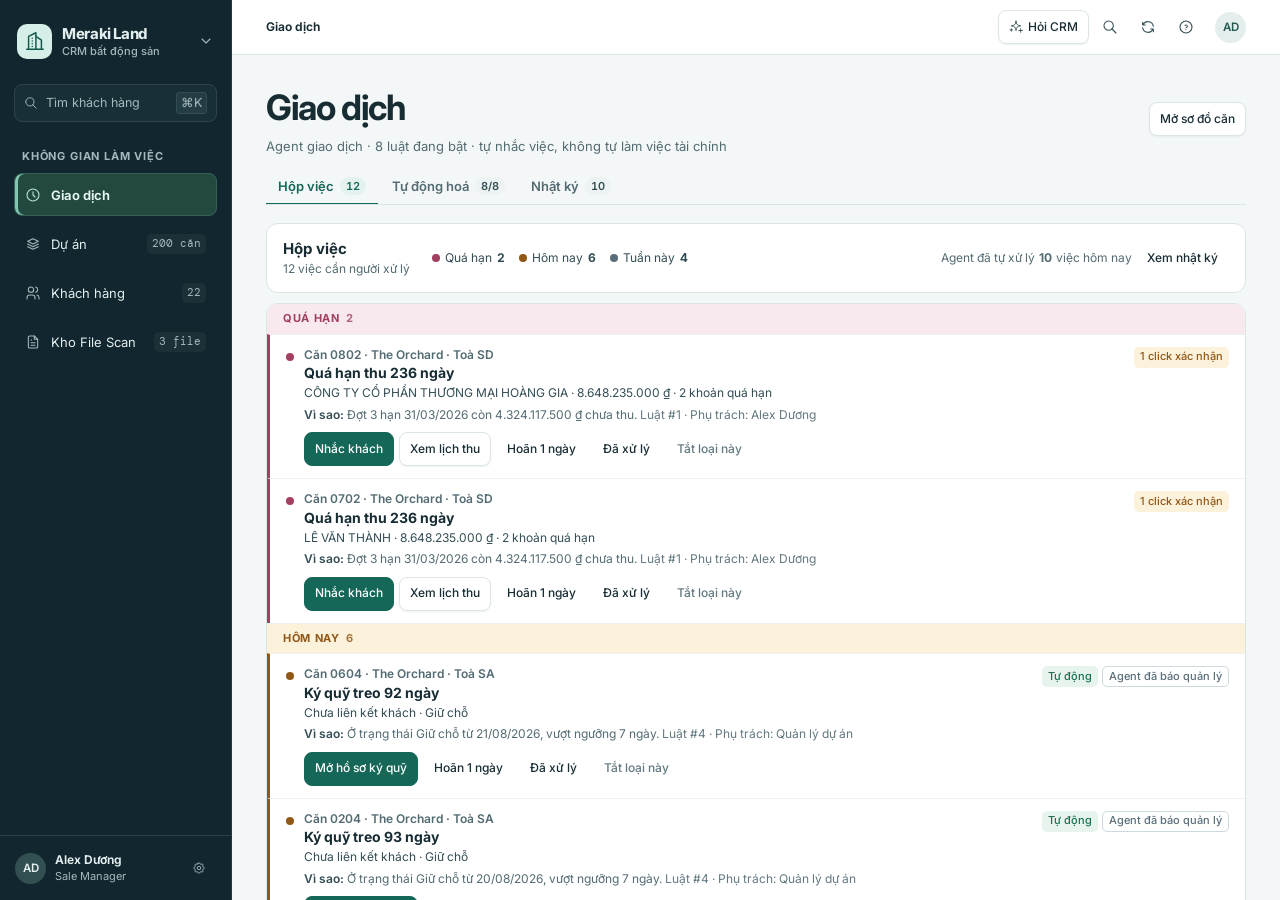
==== commit af904854: "Trien khai 2 tinh nang: Sinh HDMB PDF chinh thuc & Document Vault luu tru file scan moc do" ====
--- a/index.html
+++ b/index.html
@@ -739,6 +739,11 @@
       <span>Khách hàng</span>
       <span class="nav-count" id="cnt-cust" title="Tổng số khách hàng"></span>
     </button>
+    <button class="nav-item" data-act="nav" data-view="vault" aria-label="Kho File Scan">
+      <svg class="ic"><use href="#i-file"/></svg>
+      <span>Kho File Scan</span>
+      <span class="nav-count" id="cnt-vault" title="Hồ sơ đã số hóa"></span>
+    </button>
   </nav>
 
   <div class="sb-foot">
@@ -823,10 +828,23 @@
   <p id="contract-preview-result" role="status"></p>
   <footer><form method="dialog"><button class="btn">Đóng</button></form>
     <div class="escrow-file-actions">
-      <button class="btn" type="button" data-act="escrow-pdf-view" hidden>Xem PDF</button>
-      <button class="btn pri" type="button" data-act="escrow-pdf-download" hidden><svg class="ic sm"><use href="#i-download"/></svg>Tải PDF</button>
+      <button class="btn" type="button" data-act="escrow-pdf-view" hidden>Xem PDF Ký quỹ</button>
+      <button class="btn pri" type="button" data-act="escrow-pdf-download" hidden><svg class="ic sm"><use href="#i-download"/></svg>Tải PDF Ký quỹ</button>
+      <button class="btn" type="button" data-act="hdmb-pdf-view" hidden>Xem PDF HĐMB</button>
+      <button class="btn pri" type="button" data-act="hdmb-pdf-download" hidden><svg class="ic sm"><use href="#i-download"/></svg>Tải PDF HĐMB</button>
       <button class="btn pri" type="button" data-act="contract-generate"><svg class="ic sm"><use href="#i-file"/></svg>Mô phỏng tạo tệp</button>
     </div>
+  </footer>
+</dialog>
+<dialog class="customer-dialog escrow-pdf-dialog" id="hdmb-pdf-dialog" aria-labelledby="hdmb-pdf-title">
+  <header><h2 id="hdmb-pdf-title">Hợp đồng mua bán căn hộ · Bản PDF chính thức</h2>
+    <form method="dialog"><button class="iconbtn" aria-label="Đóng bản xem PDF"><svg class="ic"><use href="#i-x"/></svg></button></form>
+  </header>
+  <p id="hdmb-pdf-status" role="status"></p>
+  <iframe id="hdmb-pdf-frame" title="Bản PDF hợp đồng mua bán" hidden></iframe>
+  <footer class="escrow-pdf-footer">
+    <a class="btn" id="hdmb-pdf-new-tab" target="_blank" rel="noopener" hidden>Mở trong tab mới</a>
+    <a class="btn pri" id="hdmb-pdf-save" download hidden><svg class="ic sm"><use href="#i-download"/></svg>Tải PDF HĐMB</a>
   </footer>
 </dialog>
 <dialog class="customer-dialog escrow-pdf-dialog" id="escrow-pdf-dialog" aria-labelledby="escrow-pdf-title">
@@ -930,6 +948,7 @@
 <link rel="stylesheet" href="./meraki.css" />
 <script src="./customer-data.js"></script>
 <script src="./escrow-pdf.js"></script>
+<script src="./hdmb-pdf.js"></script>
 <script src="./crm-agent.js"></script>
 
 <script>
@@ -1473,6 +1492,140 @@
   const UNITS_INIT = UNITS.map((u) => ({ uid: u.uid, status: u.status, buyer: u.buyer, phone: u.phone, cccd: u.cccd }));
   seedStatusMeta();
 
+  /* ================= DOCUMENT VAULT STATE & HELPERS ================= */
+  const scanVault = new Map();
+  // Khởi tạo một số căn demo đã có file scan mộc đỏ
+  scanVault.set("orchard-1001", {
+    name: "HDMB_ORCH-1001_Signed_MocDo.pdf",
+    size: "2.4 MB",
+    date: "18/11/2026",
+    verified: true,
+    checker: "AI Legal Guard",
+    url: null
+  });
+  scanVault.set("orchard-2001", {
+    name: "HDMB_ORCH-2001_Signed_MocDo.pdf",
+    size: "3.1 MB",
+    date: "20/11/2026",
+    verified: true,
+    checker: "AI Legal Guard",
+    url: null
+  });
+  scanVault.set("global-1001", {
+    name: "HDMB_GLO-1001_Official_RedSeal.pdf",
+    size: "2.8 MB",
+    date: "15/11/2026",
+    verified: true,
+    checker: "AI Legal Guard",
+    url: null
+  });
+
+  function saveScanFile(uid, fileObj) {
+    scanVault.set(uid, fileObj);
+    const u = byUid(uid);
+    if (u) {
+      const d = contractDraft(u);
+      d.hasScan = true;
+      d.scanFile = fileObj;
+    }
+    toast("Đã lưu trữ file scan " + fileObj.name + " vào Document Vault");
+    renderNav();
+    renderContent();
+  }
+
+  function removeScanFile(uid) {
+    scanVault.delete(uid);
+    const u = byUid(uid);
+    if (u) {
+      const d = contractDraft(u);
+      delete d.hasScan;
+      delete d.scanFile;
+    }
+    toast("Đã xóa file scan khỏi Document Vault");
+    renderNav();
+    renderContent();
+  }
+
+  function simulateScanUpload(uid) {
+    const u = byUid(uid);
+    if (!u) return;
+    const demoName = "HDMB_" + u.code + "_Signed_MocDo.pdf";
+    saveScanFile(uid, {
+      name: demoName,
+      size: (Math.random() * 2 + 1.5).toFixed(1) + " MB",
+      date: new Date().toLocaleDateString("vi-VN"),
+      verified: true,
+      checker: "AI Legal Guard",
+      url: null
+    });
+  }
+
+  function handleUnitScanUpload(input, uid) {
+    if (!input.files || !input.files[0]) return;
+    const file = input.files[0];
+    const url = URL.createObjectURL(file);
+    saveScanFile(uid, {
+      name: file.name,
+      size: (file.size / 1024 > 1000 ? (file.size / 1024 / 1024).toFixed(1) + " MB" : (file.size / 1024).toFixed(0) + " KB"),
+      date: new Date().toLocaleDateString("vi-VN"),
+      verified: true,
+      checker: "AI Legal Guard",
+      url: url
+    });
+  }
+
+  function simulateBatchDrop() {
+    const p = curProj();
+    const t = curTower();
+    const candidates = towerUnits(p.id, t.id).filter((u) => u.status !== "AVAILABLE" && !scanVault.has(u.uid)).slice(0, 5);
+    if (!candidates.length) {
+      toast("Tất cả các căn đã có file scan lưu trữ!");
+      return;
+    }
+    candidates.forEach((u) => {
+      scanVault.set(u.uid, {
+        name: "HDMB_" + u.code + "_Signed_MocDo.pdf",
+        size: (Math.random() * 2 + 1.2).toFixed(1) + " MB",
+        date: new Date().toLocaleDateString("vi-VN"),
+        verified: true,
+        checker: "AI Batch Matcher",
+        url: null
+      });
+      const d = contractDraft(u);
+      d.hasScan = true;
+    });
+    toast("AI Agent đã nhận diện và phân loại thành công " + candidates.length + " file scan!");
+    renderNav();
+    renderContent();
+  }
+
+  function handleBatchScanUpload(input) {
+    if (!input.files || !input.files.length) return;
+    let count = 0;
+    Array.from(input.files).forEach((file) => {
+      const match = UNITS.find((u) => file.name.toUpperCase().includes(u.code.toUpperCase()) || file.name.toUpperCase().includes(u.uid.toUpperCase()));
+      if (match) {
+        scanVault.set(match.uid, {
+          name: file.name,
+          size: (file.size / 1024 > 1000 ? (file.size / 1024 / 1024).toFixed(1) + " MB" : (file.size / 1024).toFixed(0) + " KB"),
+          date: new Date().toLocaleDateString("vi-VN"),
+          verified: true,
+          checker: "AI Matcher & OCR",
+          url: URL.createObjectURL(file)
+        });
+        count++;
+      }
+    });
+    toast(count ? "AI Agent đã khớp và lưu trữ " + count + " file scan hợp đồng!" : "Không tìm thấy mã căn tương ứng trong tên file.");
+    renderNav();
+    renderContent();
+  }
+
+  window.simulateScanUpload = simulateScanUpload;
+  window.handleUnitScanUpload = handleUnitScanUpload;
+  window.simulateBatchDrop = simulateBatchDrop;
+  window.handleBatchScanUpload = handleBatchScanUpload;
+
   const PROSPECTS = [
     { name: "Nguyễn Thị Mai Hương", phone: "0906.555.777", cccd: "079188009012", email: "maihuong.nt@gmail.com", addr: "12 Nguyễn Văn Hưởng, Thảo Điền, TP.HCM", src: "Facebook Ads", note: "Quan tâm 2PN tầng 8–10, ngân sách 12–15 tỷ.", created: "02/11/2026" },
     { name: "Lý Gia Hân", phone: "0932.888.999", cccd: "079288003344", email: "giahan.ly@outlook.com", addr: "45 Xuân Thuỷ, Cầu Giấy, Hà Nội", src: "Giới thiệu", note: "Đầu tư cho thuê, ưu tiên view sông.", created: "08/11/2026" },
@@ -1747,6 +1900,7 @@
       }
     }
     $("#crumb").innerHTML = S.view === "work" ? "<b>Giao dịch</b>" : S.view === "agent" ? "<b>Hỏi CRM</b>" :
+      S.view === "vault" ? "<b>Kho File Scan (Document Vault)</b>" :
       S.view === "project"
         ? '<span>Dự án</span><svg class="ic"><use href="#i-chevron-right"/></svg><b>' + esc(curProj().short) + " · " + esc(curTower().name) + "</b>"
         : '<span>Khách hàng</span><svg class="ic"><use href="#i-chevron-right"/></svg><b>Tất cả khách hàng</b>';
@@ -1755,7 +1909,9 @@
   function renderNav() {
     $("#cnt-units").textContent = UNITS.length + " căn";
     $("#cnt-cust").textContent = customers().length;
-    $('[data-act="filter-toggle"]').hidden = ["agent", "work"].includes(S.view);
+    const cntVault = $("#cnt-vault");
+    if (cntVault) cntVault.textContent = (typeof scanVault !== "undefined" ? scanVault.size : 0) + " file";
+    $('[data-act="filter-toggle"]').hidden = ["agent", "work", "vault"].includes(S.view);
     $(".top-agent").setAttribute("aria-current", S.view === "agent" ? "page" : "false");
     $$(".sb-nav .nav-item").forEach((b) => {
       if (b.dataset.act === "nav") {
@@ -1923,6 +2079,74 @@
       '<div class="customer-list">' + table +
       '<div class="viewnote"><span>Hiển thị <span class="mono">' + list.length + "</span> / " + all.length + " khách hàng</span>" +
       '<span class="saved"><svg class="ic"><use href="#i-check"/></svg>Lưu tự động trên máy</span></div></div>'
+    );
+  }
+
+  /* ================= view: Document Vault ================= */
+  function viewVault() {
+    const p = curProj();
+    const t = curTower();
+    const allUnits = towerUnits(p.id, t.id);
+    const bookedUnits = allUnits.filter((u) => u.status !== "AVAILABLE");
+    const verifiedScans = bookedUnits.filter((u) => scanVault.has(u.uid));
+    const pendingScans = bookedUnits.filter((u) => !scanVault.has(u.uid));
+    const ratio = bookedUnits.length ? Math.round((verifiedScans.length / bookedUnits.length) * 100) : 0;
+
+    const filter = S.vaultFilter || "all";
+    const list = filter === "verified" ? verifiedScans : filter === "pending" ? pendingScans : bookedUnits;
+
+    const rows = list.map((u) => {
+      const sc = scanVault.get(u.uid);
+      const cd = contractDraft(u);
+      return (
+        '<tr>' +
+        '<td><b>Căn ' + esc(u.code) + '</b> <span class="note">Tầng ' + u.floor + ' · ' + esc(u.type) + '</span></td>' +
+        '<td><b>' + esc(customerName(u.buyer) || 'Chưa liên kết') + '</b></td>' +
+        '<td><span class="tag ' + ST[u.status].t + '">' + esc(ST[u.status].l) + '</span></td>' +
+        '<td>' + (cd.signed ? esc(dateVN(cd.signed)) : '<span class="note">Chưa ký</span>') + '</td>' +
+        '<td>' + (sc ?
+          '<span class="tag-verified">✓ Đã lưu file scan</span><div class="note" style="font-size:11px;margin-top:2px;">' + esc(sc.name) + ' (' + esc(sc.size) + ')</div>' :
+          '<span class="tag-pending">⚠ Thiếu bản scan mộc đỏ</span>') +
+        '</td>' +
+        '<td><div style="display:flex;gap:6px;">' +
+        '<button class="btn" style="padding:4px 8px;font-size:11.5px;" data-act="unit" data-uid="' + u.uid + '">Xem căn</button>' +
+        (sc ? '<button class="btn" style="padding:4px 8px;font-size:11.5px;" onclick="alert(\'Đang mở file scan ' + esc(sc.name) + '\')">Xem Scan</button>' :
+          '<button class="btn pri" style="padding:4px 8px;font-size:11.5px;" onclick="simulateScanUpload(\'' + u.uid + '\')">Nạp scan</button>') +
+        '</div></td>' +
+        '</tr>'
+      );
+    }).join("");
+
+    return (
+      '<div class="vault-page">' +
+      '<header class="vault-header"><div>' +
+      '<h1><svg class="ic"><use href="#i-file"/></svg> Kho Lưu Trữ File Scan HĐMB & Ký Quỹ (Document Vault)</h1>' +
+      '<p>Phân hệ số hóa, lưu trữ và đối soát pháp lý hồ sơ HĐMB đã có chữ ký sống & con dấu mộc đỏ Chủ đầu tư.</p></div>' +
+      '<button class="btn" data-act="nav" data-view="project">Về sơ đồ căn</button></header>' +
+
+      '<div class="vault-stats">' +
+      '<div class="v-stat"><span>Tổng căn đã giao dịch</span><b>' + bookedUnits.length + '</b></div>' +
+      '<div class="v-stat verified"><span>Đã lưu file scan mộc đỏ</span><b>' + verifiedScans.length + '</b></div>' +
+      '<div class="v-stat pending"><span>Chờ nộp file scan</span><b>' + pendingScans.length + '</b></div>' +
+      '<div class="v-stat"><span>Tỷ lệ số hóa pháp lý</span><b>' + ratio + '%</b></div></div>' +
+
+      '<div class="vault-dropzone" onclick="$(\'#batch-scan-input\').click()">' +
+      '<div class="dz-icon">📂</div>' +
+      '<div class="dz-title">Kéo thả hàng loạt file scan HĐMB (PDF / Ảnh) vào đây</div>' +
+      '<div class="dz-desc">AI Agent tự động OCR đọc mã căn trong tên file hoặc trang bìa để phân loại vào đúng hồ sơ căn hộ</div>' +
+      '<div class="dz-tags"><span class="dz-tag">✓ Tự động đối soát mộc đỏ</span><span class="dz-tag">✓ Gán tự động vào kho căn</span><span class="dz-tag">✓ Tải lên 50 file trong 1 giây</span></div>' +
+      '<div style="margin-top:12px;"><button class="btn pri" type="button" style="font-size:12px;" onclick="event.stopPropagation(); simulateBatchDrop()">Giả lập AI nạp 5 file scan cùng lúc</button></div>' +
+      '<input type="file" id="batch-scan-input" multiple accept=".pdf,.png,.jpg,.jpeg" hidden onchange="handleBatchScanUpload(this)" /></div>' +
+
+      '<div class="vault-filter-bar"><div class="vault-tabs">' +
+      '<button class="vault-tab ' + (filter === "all" ? "on" : "") + '" data-act="vault-filter" data-vf="all">Tất cả (' + bookedUnits.length + ')</button>' +
+      '<button class="vault-tab ' + (filter === "verified" ? "on" : "") + '" data-act="vault-filter" data-vf="verified">Đã có scan mộc đỏ (' + verifiedScans.length + ')</button>' +
+      '<button class="vault-tab ' + (filter === "pending" ? "on" : "") + '" data-act="vault-filter" data-vf="pending">Chờ nộp scan (' + pendingScans.length + ')</button>' +
+      '</div><div class="note">Đang xem: ' + esc(p.name) + ' · ' + esc(t.name) + '</div></div>' +
+
+      '<table class="vault-table"><thead><tr>' +
+      '<th>Mã căn</th><th>Khách hàng</th><th>Trạng thái căn</th><th>Ngày ký HĐMB</th><th>Tình trạng File Scan</th><th>Thao tác</th>' +
+      '</tr></thead><tbody>' + (rows || '<tr><td colspan="6" style="text-align:center;padding:24px;color:#536b72;">Chưa có căn hộ nào phù hợp với bộ lọc.</td></tr>') + '</tbody></table></div>'
     );
   }
 
@@ -2845,6 +3069,35 @@
       seniqueQuote(seniquePaymentPlans[sale.paymentPlan], u, sale.discountsByPlan?.[sale.paymentPlan]) : null;
     const checks = S.route.contractReview && d.stage === "dat-coc" && sale?.signedDate
       ? crmAgent.call("review_deal", { uid: u.uid }).review.slice(0, 3) : [];
+
+    const scan = scanVault.get(u.uid);
+    const hdmbBox =
+      '<div class="hdmb-export-box">' +
+      '<h4><svg class="ic sm"><use href="#i-file"/></svg> Hợp Đồng Mua Bán (HĐMB) · Bản Điện Tử Chuẩn In</h4>' +
+      '<p>Tự động điền thông tin khách hàng, số CCCD, mã căn, diện tích tim tường/thông thủy, cơ cấu giá VAT &amp; KPBT, dịch số tiền ra chữ tiếng Việt và bảng phụ lục lịch thanh toán.</p>' +
+      '<div class="hdmb-btns">' +
+      '<button class="btn pri" type="button" data-act="hdmb-pdf-view"><svg class="ic sm"><use href="#i-file"/></svg> Xem PDF HĐMB</button>' +
+      '<button class="btn" type="button" data-act="hdmb-pdf-download"><svg class="ic sm"><use href="#i-download"/></svg> Tải PDF HĐMB</button>' +
+      '</div></div>';
+
+    const vaultBox =
+      '<div class="unit-vault-section">' +
+      '<div class="sec-h"><b>Document Vault — File Scan HĐMB Mộc Đỏ</b>' +
+      (scan ? '<span class="tag-verified">✓ Đã lưu file scan mộc đỏ</span>' : '<span class="tag-pending">⚠ Chưa nộp bản scan</span>') +
+      '</div>' +
+      (scan ?
+        '<div class="unit-vault-card"><div class="unit-vault-meta"><span class="file-icon">📑</span><div>' +
+        '<div class="file-name">' + esc(scan.name) + '</div><div class="file-sub"><span>' + esc(scan.size) + '</span> · <span>Ngày lưu: ' + esc(scan.date) + '</span> · <span style="color:#137333;font-weight:600;">✓ AI: Đã đối soát con dấu CĐT</span></div></div></div>' +
+        '<div class="unit-vault-actions"><button class="btn" type="button" onclick="alert(\'Đang mở file scan ' + esc(scan.name) + '\')">Xem Scan</button>' +
+        '<button class="btn ghost icon" type="button" data-act="delete-scan" data-uid="' + u.uid + '" title="Xóa file scan"><svg class="ic sm"><use href="#i-x"/></svg></button></div></div>' :
+        '<div class="vault-dropzone" style="padding:16px;" onclick="$(\'#unit-scan-upload-input\').click()">' +
+        '<div class="dz-icon" style="font-size:24px;">📤</div>' +
+        '<div class="dz-title">Tải lên hoặc Kéo thả file scan HĐMB đã có mộc đỏ</div>' +
+        '<div class="dz-desc">Hỗ trợ PDF, PNG, JPG (Tự động AI OCR nhận diện con dấu &amp; mã căn)</div>' +
+        '<div style="margin-top:8px;"><button class="btn pri" type="button" style="font-size:11.5px;padding:4px 10px;" onclick="event.stopPropagation(); simulateScanUpload(\'' + u.uid + '\')">Nạp file scan mẫu (Demo)</button></div></div>' +
+        '<input type="file" id="unit-scan-upload-input" accept=".pdf,.png,.jpg,.jpeg" hidden onchange="handleUnitScanUpload(this, \'' + u.uid + '\')" />'
+      ) + '</div>';
+
     return (
       '<div class="contract-page">' +
       '<div class="contract-heading"><h2>Hồ sơ hợp đồng</h2><span class="tag t-lock">Mô phỏng</span></div>' +
@@ -2863,6 +3116,7 @@
       (quote ? '<div class="contract-quote-bridge"><div><b>Báo giá đã xác nhận trong luồng bán</b><p>' +
         esc(seniquePaymentPlans[sale.paymentPlan].label) + ' · ' + fmt(quote.total) + '</p></div>' +
         '<button class="btn" data-act="contract-open-quote">Đối chiếu lịch dự kiến</button></div>' : '') +
+      hdmbBox +
       '<div class="contract-columns">' +
       '<details class="sec contract-info"' + (d.stage === "hdmb" ? ' open' : '') +
       '><summary><b>Thông tin HĐMB</b></summary>' +
@@ -2877,6 +3131,7 @@
       '<section class="sec contract-docs" aria-labelledby="contract-docs-title"><h3 id="contract-docs-title">Biểu mẫu đã cấu hình</h3>' +
       '<div class="contract-primary-docs">' + docs.slice(0, 3).join("") + '</div>' +
       '<details class="contract-extra-docs"><summary>Biểu mẫu khác</summary>' + docs.slice(3).join("") + '</details></section></div>' +
+      vaultBox + +
       '<section class="sec" aria-labelledby="contract-schedule-title">' +
       '<div class="contract-heading"><h3 id="contract-schedule-title">' +
       (d.stage === "hdmb" ? 'Lịch thanh toán áp dụng' : 'Xem trước lịch HĐMB') + '</h3>' +
@@ -2984,8 +3239,10 @@
     $("#contract-template").value = d.templates[doc.id] || (doc.id === "ky-quy" ? readyEscrowDraft(u)?.template : "") || "project";
     $("#contract-preview-result").textContent = "";
     const escrow = doc.id === "ky-quy";
+    const hdmb = doc.id === "hdmb";
     $$('[data-act="escrow-pdf-view"], [data-act="escrow-pdf-download"]', dialog).forEach((button) => { button.hidden = !escrow; });
-    $('[data-act="contract-generate"]', dialog).hidden = escrow;
+    $$('[data-act="hdmb-pdf-view"], [data-act="hdmb-pdf-download"]', dialog).forEach((button) => { button.hidden = !hdmb; });
+    $('[data-act="contract-generate"]', dialog).hidden = escrow || hdmb;
     renderContractDocument(u, doc);
     dialog.showModal();
   }
@@ -3003,6 +3260,107 @@
     }
     if (escrowPdfUrl) URL.revokeObjectURL(escrowPdfUrl);
     escrowPdfUrl = "";
+  }
+
+  let hdmbPdfUrl = "";
+  let hdmbPdfRequest = 0;
+
+  function clearHdmbPdfView() {
+    $("#hdmb-pdf-frame").removeAttribute("src");
+    $("#hdmb-pdf-frame").hidden = true;
+    for (const id of ["#hdmb-pdf-save", "#hdmb-pdf-new-tab"]) {
+      const link = $(id);
+      link.removeAttribute("href");
+      link.hidden = true;
+    }
+    if (hdmbPdfUrl) URL.revokeObjectURL(hdmbPdfUrl);
+    hdmbPdfUrl = "";
+  }
+
+  async function useHdmbPdf(button, preview) {
+    const parent = button.closest("#contract-preview");
+    const u = byUid(parent?.dataset.uid || S.route?.uid);
+    if (!u) return;
+    const d = contractDraft(u);
+    const buyer = custOf(u.buyer, u) || {
+      name: u.buyer || "Nguyễn Văn An",
+      id: u.cccd || "079095001234",
+      idDate: "15/04/2021",
+      address: "124/8 Võ Thị Sáu, Phường Võ Thị Sáu, Quận 3, TP.HCM",
+      phone: u.phone || "0912 345 678",
+      email: "khachhang@example.com"
+    };
+    const p = pricing(u);
+    const sch = tracksPayments(u) ? schedule(u, d) : [
+      { k: "Đợt 1 (Ký HĐMB)", p: 0.20, amt: Math.round(p.total * 0.20), date: "30/11/2026", note: "Bao gồm khoản ký quỹ đã đóng" },
+      { k: "Đợt 2", p: 0.10, amt: Math.round(p.total * 0.10), date: "15/01/2027", note: "Hoàn thành sàn tầng 5" },
+      { k: "Đợt 3", p: 0.10, amt: Math.round(p.total * 0.10), date: "30/03/2027", note: "Hoàn thành sàn tầng 10" },
+      { k: "Đợt 4 (Cất nóc)", p: 0.15, amt: Math.round(p.total * 0.15), date: "30/06/2027", note: "Cất nóc toàn bộ tòa tháp" },
+      { k: "Đợt 5", p: 0.15, amt: Math.round(p.total * 0.15), date: "30/09/2027", note: "Hoàn thiện mặt ngoài" },
+      { k: "Đợt 6 (Nhận nhà)", p: 0.25, amt: Math.round(p.total * 0.25), date: "15/12/2027", note: "Bàn giao căn hộ + 2% PBT" },
+      { k: "Đợt 7 (Sổ hồng)", p: 0.05, amt: Math.round(p.total * 0.05), date: "30/03/2028", note: "Bàn giao Giấy chứng nhận quyền sở hữu" }
+    ];
+
+    const signedParts = (d.signed || "2026-11-20").split("-");
+    const contractData = {
+      contractNumber: d.number || ("HĐMB-" + u.code + "/MERAKI/2026"),
+      unit: u,
+      tower: curTower(u),
+      project: curProj(u),
+      buyer: buyer,
+      pricing: p,
+      schedule: sch,
+      signedDay: signedParts[2] || "20",
+      signedMonth: signedParts[1] || "11",
+      signedYear: signedParts[0] || "2026",
+      planTitle: d.appliedSchedule?.label || contractPlans[d.plan] || "Tiến độ chuẩn"
+    };
+
+    const name = "HDMB-" + u.tower + "-" + u.code + ".pdf";
+    const dialog = $("#hdmb-pdf-dialog");
+    const status = $("#hdmb-pdf-status");
+    const request = preview ? ++hdmbPdfRequest : 0;
+    if (preview) {
+      clearHdmbPdfView();
+      status.textContent = "Đang tạo bản PDF HĐMB chính thức…";
+      dialog.showModal();
+    }
+    button.disabled = true;
+    try {
+      const blob = await HdmbPDF.create(contractData);
+      d.generated = d.generated || {};
+      d.generated["hdmb"] = true;
+      if (preview) {
+        if (!dialog.open || request !== hdmbPdfRequest) return;
+        hdmbPdfUrl = URL.createObjectURL(blob);
+        const frame = $("#hdmb-pdf-frame");
+        const save = $("#hdmb-pdf-save");
+        const open = $("#hdmb-pdf-new-tab");
+        frame.src = hdmbPdfUrl;
+        save.href = open.href = hdmbPdfUrl;
+        save.download = name;
+        frame.hidden = save.hidden = open.hidden = false;
+        status.textContent = "";
+      } else {
+        const url = URL.createObjectURL(blob);
+        const link = document.createElement("a");
+        link.href = url;
+        link.download = name;
+        document.body.append(link);
+        link.click();
+        link.remove();
+        setTimeout(() => URL.revokeObjectURL(url), 30000);
+        toast("Đã tải PDF HĐMB căn " + u.code);
+      }
+    } catch (error) {
+      if (preview && dialog.open && request === hdmbPdfRequest) {
+        status.textContent = "Không mở được PDF HĐMB: " + error.message;
+      } else if (!preview) {
+        toast("Không tải được PDF HĐMB: " + error.message);
+      }
+    } finally {
+      button.disabled = false;
+    }
   }
 
   async function useEscrowPdf(button, preview) {
@@ -4568,7 +4926,7 @@
       if (c) { box.innerHTML = detailCust(c); box.scrollTop = y; return; }
       S.route = null;
     }
-    box.innerHTML = S.view === "work" ? viewWork() : S.view === "agent" ? viewAgent() : S.view === "project" ? viewProject() : viewCustomers();
+    box.innerHTML = S.view === "work" ? viewWork() : S.view === "agent" ? viewAgent() : S.view === "project" ? viewProject() : S.view === "vault" ? viewVault() : viewCustomers();
     const el = $("#vbcount");
     if (el) el.textContent = "· " + filteredCustomers().length + " người";
     box.scrollTop = y;
@@ -4785,6 +5143,19 @@
       useEscrowPdf(el, a === "escrow-pdf-view");
       return;
     }
+    if (a === "hdmb-pdf-view" || a === "hdmb-pdf-download") {
+      useHdmbPdf(el, a === "hdmb-pdf-view");
+      return;
+    }
+    if (a === "delete-scan") {
+      removeScanFile(el.dataset.uid);
+      return;
+    }
+    if (a === "vault-filter") {
+      S.vaultFilter = el.dataset.vf;
+      renderContent();
+      return;
+    }
     if (a === "open-sale" || a.startsWith("sale-")) {
       const unit = byUid(S.route?.uid);
       if (!unit || unit.status !== "AVAILABLE") return;
@@ -5067,6 +5438,11 @@
     escrowPdfRequest++;
     clearEscrowPdfView();
   });
+  $("#hdmb-pdf-dialog")?.addEventListener("close", (e) => {
+    if (e.currentTarget.open) return;
+    hdmbPdfRequest++;
+    clearHdmbPdfView();
+  });
 
   $("#customer-message-form").addEventListener("submit", (e) => {
     e.preventDefault();
--- a/meraki.css
+++ b/meraki.css
@@ -1010,3 +1010,64 @@
 .escrow-pdf-dialog iframe { display: block; width: 100%; height: min(67vh, 700px); margin-top: 6px; border: 1px solid var(--bd); border-radius: var(--r-sm); }
 .escrow-pdf-dialog .escrow-pdf-footer { justify-content: flex-end; flex-wrap: wrap; }
 #escrow-pdf-status:not(:empty) { padding-block: 10px; }
+
+/* ================= DOCUMENT VAULT & HĐMB ENHANCEMENTS ================= */
+.vault-page { padding: 18px 24px; max-width: 1300px; margin: 0 auto; }
+.vault-header { display: flex; justify-content: space-between; align-items: flex-start; flex-wrap: wrap; gap: 12px; margin-bottom: 18px; }
+.vault-header h1 { font-size: 20px; font-weight: 700; color: #172c33; margin: 0 0 4px; display: flex; align-items: center; gap: 8px; }
+.vault-header p { font-size: 13px; color: #536b72; margin: 0; }
+.vault-stats { display: grid; grid-template-columns: repeat(auto-fit, minmax(200px, 1fr)); gap: 12px; margin-bottom: 20px; }
+.v-stat { background: #fff; border: 1px solid var(--bd, #dce5e5); border-radius: 8px; padding: 12px 16px; box-shadow: 0 1px 3px rgba(0,0,0,0.03); }
+.v-stat span { display: block; font-size: 11.5px; color: #627b82; margin-bottom: 4px; text-transform: uppercase; letter-spacing: 0.5px; }
+.v-stat b { font-size: 22px; font-weight: 700; color: #172c33; font-family: monospace; }
+.v-stat.verified b { color: #156757; }
+.v-stat.pending b { color: #d97706; }
+
+.vault-dropzone {
+  border: 2px dashed #93c5bc;
+  background: #f7faf9;
+  border-radius: 10px;
+  padding: 24px 20px;
+  text-align: center;
+  cursor: pointer;
+  transition: all 0.2s ease;
+  margin-bottom: 24px;
+}
+.vault-dropzone:hover, .vault-dropzone.dragover {
+  border-color: #156757;
+  background: #eaf3f1;
+}
+.vault-dropzone .dz-icon { font-size: 32px; margin-bottom: 8px; }
+.vault-dropzone .dz-title { font-size: 14px; font-weight: 700; color: #172c33; margin-bottom: 4px; }
+.vault-dropzone .dz-desc { font-size: 12px; color: #536b72; }
+.vault-dropzone .dz-tags { display: flex; justify-content: center; gap: 8px; margin-top: 10px; }
+.vault-dropzone .dz-tag { font-size: 11px; background: #fff; border: 1px solid #dce5e5; padding: 2px 8px; border-radius: 12px; color: #156757; font-weight: 600; }
+
+.vault-filter-bar { display: flex; align-items: center; justify-content: space-between; flex-wrap: wrap; gap: 10px; margin-bottom: 12px; }
+.vault-tabs { display: flex; gap: 4px; background: #eef2f3; padding: 3px; border-radius: 7px; }
+.vault-tab { border: none; background: transparent; padding: 5px 12px; font-size: 12px; font-weight: 600; border-radius: 5px; cursor: pointer; color: #536b72; }
+.vault-tab.on { background: #fff; color: #156757; box-shadow: 0 1px 2px rgba(0,0,0,0.06); }
+
+.vault-table { width: 100%; border-collapse: collapse; background: #fff; border: 1px solid var(--bd, #dce5e5); border-radius: 8px; overflow: hidden; font-size: 12.5px; }
+.vault-table th { background: #f8faf9; color: #486167; font-weight: 600; text-align: left; padding: 10px 14px; border-bottom: 1px solid #dce5e5; }
+.vault-table td { padding: 11px 14px; border-bottom: 1px solid #edf2f2; color: #172c33; }
+.vault-table tr:hover td { background: #fbfdfc; }
+
+.tag-verified { background: #e6f4ea; color: #137333; font-weight: 600; padding: 3px 8px; border-radius: 4px; font-size: 11px; display: inline-flex; align-items: center; gap: 4px; }
+.tag-pending { background: #fef3c7; color: #92400e; font-weight: 600; padding: 3px 8px; border-radius: 4px; font-size: 11px; display: inline-flex; align-items: center; gap: 4px; }
+.tag-unbooked { background: #f1f3f4; color: #5f6368; padding: 3px 8px; border-radius: 4px; font-size: 11px; }
+
+/* Unit Tab4 Enhancements */
+.unit-vault-section { margin-top: 18px; border-top: 1px solid var(--bd, #dce5e5); padding-top: 16px; }
+.unit-vault-section .sec-h { display: flex; justify-content: space-between; align-items: center; margin-bottom: 10px; }
+.unit-vault-card { background: #f8faf9; border: 1px solid #d3e2de; border-radius: 8px; padding: 14px; display: flex; align-items: center; justify-content: space-between; flex-wrap: wrap; gap: 12px; }
+.unit-vault-meta { display: flex; align-items: center; gap: 12px; }
+.unit-vault-meta .file-icon { font-size: 26px; }
+.unit-vault-meta .file-name { font-weight: 700; font-size: 13px; color: #172c33; }
+.unit-vault-meta .file-sub { font-size: 11.5px; color: #536b72; display: flex; align-items: center; gap: 6px; margin-top: 2px; }
+.unit-vault-actions { display: flex; gap: 6px; }
+
+.hdmb-export-box { background: #fff; border: 1px solid #cce2dc; border-radius: 8px; padding: 14px; margin-bottom: 14px; box-shadow: 0 1px 3px rgba(21, 103, 87, 0.05); }
+.hdmb-export-box h4 { margin: 0 0 6px; font-size: 13.5px; color: #156757; font-weight: 700; display: flex; align-items: center; gap: 6px; }
+.hdmb-export-box p { font-size: 12px; color: #536b72; margin: 0 0 10px; line-height: 1.4; }
+.hdmb-btns { display: flex; flex-wrap: wrap; gap: 8px; }
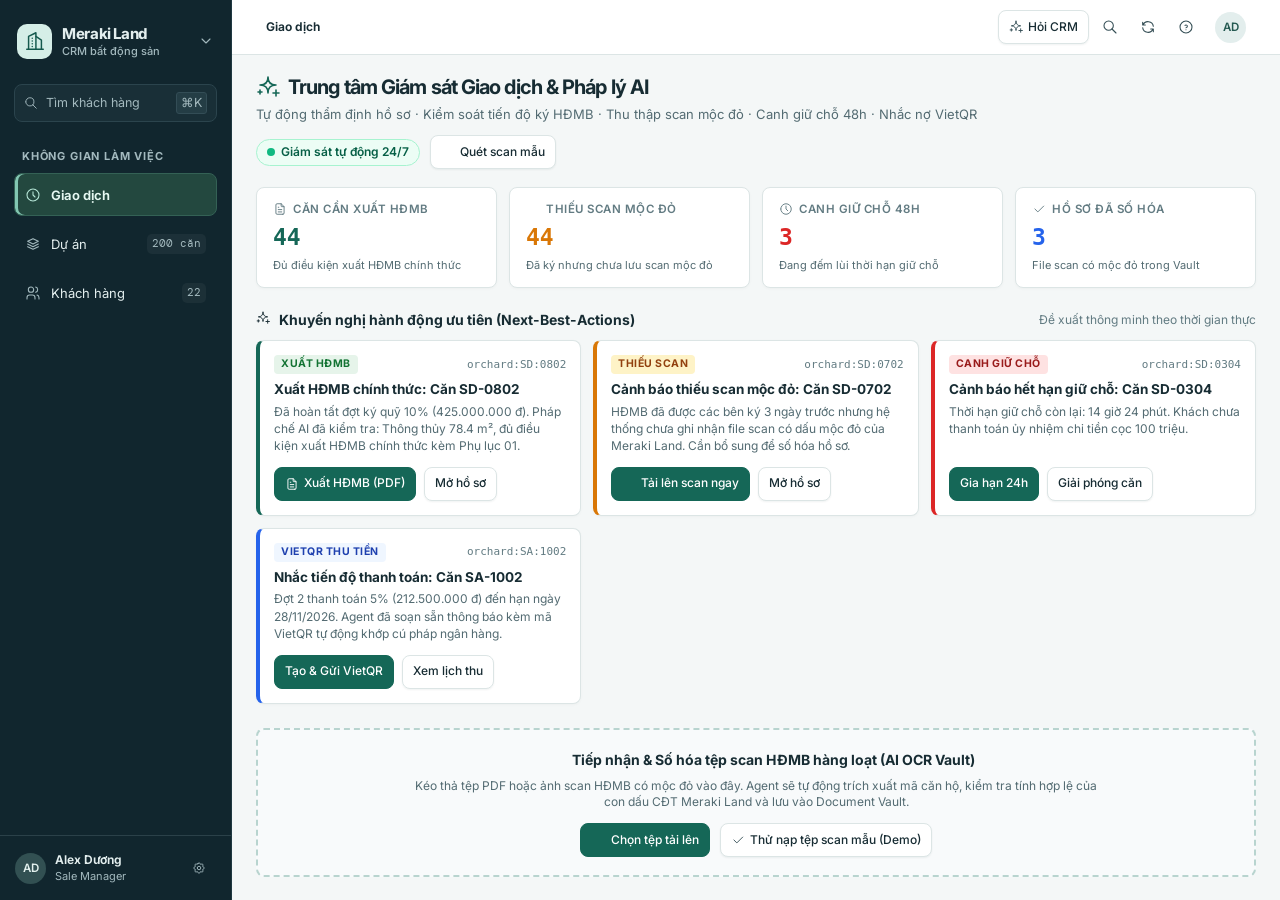
==== commit 1f92fcb9: "feat(agent): replace legacy rule engine with modern AI Transaction Operations Center in Giao dich ta" ====
--- a/index.html
+++ b/index.html
@@ -739,11 +739,6 @@
       <span>Khách hàng</span>
       <span class="nav-count" id="cnt-cust" title="Tổng số khách hàng"></span>
     </button>
-    <button class="nav-item" data-act="nav" data-view="vault" aria-label="Kho File Scan">
-      <svg class="ic"><use href="#i-file"/></svg>
-      <span>Kho File Scan</span>
-      <span class="nav-count" id="cnt-vault" title="Hồ sơ đã số hóa"></span>
-    </button>
   </nav>
 
   <div class="sb-foot">
@@ -845,6 +840,20 @@
   <footer class="escrow-pdf-footer">
     <a class="btn" id="hdmb-pdf-new-tab" target="_blank" rel="noopener" hidden>Mở trong tab mới</a>
     <a class="btn pri" id="hdmb-pdf-save" download hidden><svg class="ic sm"><use href="#i-download"/></svg>Tải PDF HĐMB</a>
+  </footer>
+</dialog>
+<dialog class="customer-dialog" id="vietqr-dialog" aria-labelledby="vietqr-dialog-title" style="max-width:440px;border-radius:10px;padding:0;overflow:hidden;border:1px solid #dce5e5;box-shadow:0 8px 30px rgba(0,0,0,0.15);">
+  <header style="padding:14px 18px;border-bottom:1px solid #dce5e5;display:flex;justify-content:space-between;align-items:center;background:#fff;">
+    <h2 id="vietqr-dialog-title" style="font-size:15px;margin:0;font-weight:700;display:flex;align-items:center;gap:6px;color:#172c33;">
+      <svg class="ic sm" style="color:#2563eb;" aria-hidden="true"><use href="#i-wallet"/></svg>
+      Thông báo thanh toán VietQR
+    </h2>
+    <form method="dialog"><button class="iconbtn" aria-label="Đóng"><svg class="ic"><use href="#i-x"/></svg></button></form>
+  </header>
+  <div style="padding:16px 20px;" id="vietqr-content"></div>
+  <footer style="padding:12px 18px;border-top:1px solid #dce5e5;display:flex;justify-content:flex-end;gap:8px;background:#f8fafb;">
+    <form method="dialog"><button class="btn" type="submit">Đóng</button></form>
+    <button class="btn pri" type="button" id="vietqr-copy-btn"><svg class="ic sm" aria-hidden="true"><use href="#i-check"/></svg> Sao chép nội dung CK</button>
   </footer>
 </dialog>
 <dialog class="customer-dialog escrow-pdf-dialog" id="escrow-pdf-dialog" aria-labelledby="escrow-pdf-title">
@@ -1900,7 +1909,6 @@
       }
     }
     $("#crumb").innerHTML = S.view === "work" ? "<b>Giao dịch</b>" : S.view === "agent" ? "<b>Hỏi CRM</b>" :
-      S.view === "vault" ? "<b>Kho File Scan (Document Vault)</b>" :
       S.view === "project"
         ? '<span>Dự án</span><svg class="ic"><use href="#i-chevron-right"/></svg><b>' + esc(curProj().short) + " · " + esc(curTower().name) + "</b>"
         : '<span>Khách hàng</span><svg class="ic"><use href="#i-chevron-right"/></svg><b>Tất cả khách hàng</b>';
@@ -1909,9 +1917,7 @@
   function renderNav() {
     $("#cnt-units").textContent = UNITS.length + " căn";
     $("#cnt-cust").textContent = customers().length;
-    const cntVault = $("#cnt-vault");
-    if (cntVault) cntVault.textContent = (typeof scanVault !== "undefined" ? scanVault.size : 0) + " file";
-    $('[data-act="filter-toggle"]').hidden = ["agent", "work", "vault"].includes(S.view);
+    $('[data-act="filter-toggle"]').hidden = ["agent", "work"].includes(S.view);
     $(".top-agent").setAttribute("aria-current", S.view === "agent" ? "page" : "false");
     $$(".sb-nav .nav-item").forEach((b) => {
       if (b.dataset.act === "nav") {
@@ -2079,74 +2085,6 @@
       '<div class="customer-list">' + table +
       '<div class="viewnote"><span>Hiển thị <span class="mono">' + list.length + "</span> / " + all.length + " khách hàng</span>" +
       '<span class="saved"><svg class="ic"><use href="#i-check"/></svg>Lưu tự động trên máy</span></div></div>'
-    );
-  }
-
-  /* ================= view: Document Vault ================= */
-  function viewVault() {
-    const p = curProj();
-    const t = curTower();
-    const allUnits = towerUnits(p.id, t.id);
-    const bookedUnits = allUnits.filter((u) => u.status !== "AVAILABLE");
-    const verifiedScans = bookedUnits.filter((u) => scanVault.has(u.uid));
-    const pendingScans = bookedUnits.filter((u) => !scanVault.has(u.uid));
-    const ratio = bookedUnits.length ? Math.round((verifiedScans.length / bookedUnits.length) * 100) : 0;
-
-    const filter = S.vaultFilter || "all";
-    const list = filter === "verified" ? verifiedScans : filter === "pending" ? pendingScans : bookedUnits;
-
-    const rows = list.map((u) => {
-      const sc = scanVault.get(u.uid);
-      const cd = contractDraft(u);
-      return (
-        '<tr>' +
-        '<td><b>Căn ' + esc(u.code) + '</b> <span class="note">Tầng ' + u.floor + ' · ' + esc(u.type) + '</span></td>' +
-        '<td><b>' + esc(customerName(u.buyer) || 'Chưa liên kết') + '</b></td>' +
-        '<td><span class="tag ' + ST[u.status].t + '">' + esc(ST[u.status].l) + '</span></td>' +
-        '<td>' + (cd.signed ? esc(dateVN(cd.signed)) : '<span class="note">Chưa ký</span>') + '</td>' +
-        '<td>' + (sc ?
-          '<span class="tag-verified">✓ Đã lưu file scan</span><div class="note" style="font-size:11px;margin-top:2px;">' + esc(sc.name) + ' (' + esc(sc.size) + ')</div>' :
-          '<span class="tag-pending">⚠ Thiếu bản scan mộc đỏ</span>') +
-        '</td>' +
-        '<td><div style="display:flex;gap:6px;">' +
-        '<button class="btn" style="padding:4px 8px;font-size:11.5px;" data-act="unit" data-uid="' + u.uid + '">Xem căn</button>' +
-        (sc ? '<button class="btn" style="padding:4px 8px;font-size:11.5px;" onclick="alert(\'Đang mở file scan ' + esc(sc.name) + '\')">Xem Scan</button>' :
-          '<button class="btn pri" style="padding:4px 8px;font-size:11.5px;" onclick="simulateScanUpload(\'' + u.uid + '\')">Nạp scan</button>') +
-        '</div></td>' +
-        '</tr>'
-      );
-    }).join("");
-
-    return (
-      '<div class="vault-page">' +
-      '<header class="vault-header"><div>' +
-      '<h1><svg class="ic"><use href="#i-file"/></svg> Kho Lưu Trữ File Scan HĐMB & Ký Quỹ (Document Vault)</h1>' +
-      '<p>Phân hệ số hóa, lưu trữ và đối soát pháp lý hồ sơ HĐMB đã có chữ ký sống & con dấu mộc đỏ Chủ đầu tư.</p></div>' +
-      '<button class="btn" data-act="nav" data-view="project">Về sơ đồ căn</button></header>' +
-
-      '<div class="vault-stats">' +
-      '<div class="v-stat"><span>Tổng căn đã giao dịch</span><b>' + bookedUnits.length + '</b></div>' +
-      '<div class="v-stat verified"><span>Đã lưu file scan mộc đỏ</span><b>' + verifiedScans.length + '</b></div>' +
-      '<div class="v-stat pending"><span>Chờ nộp file scan</span><b>' + pendingScans.length + '</b></div>' +
-      '<div class="v-stat"><span>Tỷ lệ số hóa pháp lý</span><b>' + ratio + '%</b></div></div>' +
-
-      '<div class="vault-dropzone" onclick="$(\'#batch-scan-input\').click()">' +
-      '<div class="dz-icon">📂</div>' +
-      '<div class="dz-title">Kéo thả hàng loạt file scan HĐMB (PDF / Ảnh) vào đây</div>' +
-      '<div class="dz-desc">AI Agent tự động OCR đọc mã căn trong tên file hoặc trang bìa để phân loại vào đúng hồ sơ căn hộ</div>' +
-      '<div class="dz-tags"><span class="dz-tag">✓ Tự động đối soát mộc đỏ</span><span class="dz-tag">✓ Gán tự động vào kho căn</span><span class="dz-tag">✓ Tải lên 50 file trong 1 giây</span></div>' +
-      '<div style="margin-top:12px;"><button class="btn pri" type="button" style="font-size:12px;" onclick="event.stopPropagation(); simulateBatchDrop()">Giả lập AI nạp 5 file scan cùng lúc</button></div>' +
-      '<input type="file" id="batch-scan-input" multiple accept=".pdf,.png,.jpg,.jpeg" hidden onchange="handleBatchScanUpload(this)" /></div>' +
-
-      '<div class="vault-filter-bar"><div class="vault-tabs">' +
-      '<button class="vault-tab ' + (filter === "all" ? "on" : "") + '" data-act="vault-filter" data-vf="all">Tất cả (' + bookedUnits.length + ')</button>' +
-      '<button class="vault-tab ' + (filter === "verified" ? "on" : "") + '" data-act="vault-filter" data-vf="verified">Đã có scan mộc đỏ (' + verifiedScans.length + ')</button>' +
-      '<button class="vault-tab ' + (filter === "pending" ? "on" : "") + '" data-act="vault-filter" data-vf="pending">Chờ nộp scan (' + pendingScans.length + ')</button>' +
-      '</div><div class="note">Đang xem: ' + esc(p.name) + ' · ' + esc(t.name) + '</div></div>' +
-
-      '<table class="vault-table"><thead><tr>' +
-      '<th>Mã căn</th><th>Khách hàng</th><th>Trạng thái căn</th><th>Ngày ký HĐMB</th><th>Tình trạng File Scan</th><th>Thao tác</th>' +
-      '</tr></thead><tbody>' + (rows || '<tr><td colspan="6" style="text-align:center;padding:24px;color:#536b72;">Chưa có căn hộ nào phù hợp với bộ lọc.</td></tr>') + '</tbody></table></div>'
     );
   }
 
@@ -3279,7 +3217,7 @@
 
   async function useHdmbPdf(button, preview) {
     const parent = button.closest("#contract-preview");
-    const u = byUid(parent?.dataset.uid || S.route?.uid);
+    const u = byUid(button.dataset.uid || parent?.dataset.uid || S.route?.uid);
     if (!u) return;
     const d = contractDraft(u);
     const buyer = custOf(u.buyer, u) || {
@@ -4326,463 +4264,350 @@
       '</span></button></li>').join("") + '</ul>';
   }
 
-  /* ================= agent giao dịch: luật → hộp việc → việc tại hồ sơ → nhật ký ================= *
-   * Lớp 1 (luật): WA_RULES sinh "việc" từ dữ liệu giao dịch, mỗi luật có mức tự động 1/2/3.
-   * Lớp 2 (hộp việc): gom mọi việc vào một hàng đợi, xếp theo Quá hạn > Hôm nay > Tuần này.
-   * Lớp 3 (tại hồ sơ): thẻ "Nên làm tiếp theo" trong hồ sơ căn, cùng hành động.
-   * Mọi hành động (của Agent hoặc người dùng) ghi vào nhật ký; hành động không phải tiền hoàn tác được 24 giờ. */
-  const WA_LS = LS + "-work-agent";
-  const DAY_MS = 86400000;
-  const WA_UNDO_MS = DAY_MS;
-  const WA_INBOX_LIMIT = 7;
-  const WA_MANAGER = "Quản lý dự án";
-  const WA_LEVEL = {
-    1: { l: "Tự động", c: "t-av", d: "Agent tự làm, không hỏi. Ghi nhật ký, hoàn tác được.", ex: "Gắn cờ, tạo task nhắc, báo quản lý" },
-    2: { l: "1 click xác nhận", c: "t-tx", d: "Agent soạn sẵn, người dùng bấm xác nhận mới thực hiện.", ex: "Nhắc khách, yêu cầu bổ sung hồ sơ" },
-    3: { l: "Luôn hỏi", c: "t-sold", d: "Agent không bao giờ tự làm. Luôn hỏi, luôn ghi nhật ký, không hoàn tác.", ex: "Huỷ giao dịch, hoàn tiền, đổi số tiền" }
+  /* ================= TRUNG TÂM GIÁM SÁT GIAO DỊCH & PHÁP LÝ AI (TRANSACTION AI AGENT) =================
+   * 1. Tự động kiểm soát tiến độ & xuất HĐMB chính thức kèm Phụ lục 01 (Lịch thanh toán chuẩn).
+   * 2. Quản lý Document Vault & thu thập bản scan HĐMB có mộc đỏ hợp lệ của Chủ đầu tư.
+   * 3. Giám sát thời hạn giữ chỗ 48h (Canh giữ chỗ: Gia hạn 24h hoặc Tự động giải phóng căn).
+   * 4. Tạo thông báo thanh toán và mã VietQR chuẩn NAPAS theo tiến độ.
+   * Đã loại bỏ hoàn toàn hệ thống luật cứng cũ (WA_RULES); thay bằng AI Agent vận hành trực tiếp trong Tab Giao dịch. */
+
+  const AGENT_TX_LS = LS + "-agent-tx";
+  const agentTxState = {
+    filter: "all", // all | need-hdmb | missing-scan | hold-48h | digitized
+    searchQuery: "",
+    holdTimes: {
+      "orchard:SD:0304": { expiresAt: Date.now() + 14 * 3600 * 1000 + 25 * 60 * 1000, extended: false },
+      "global:G2:0304":  { expiresAt: Date.now() + 28 * 3600 * 1000, extended: false },
+      "orchard:SA:0204": { expiresAt: Date.now() + 6 * 3600 * 1000 + 40 * 60 * 1000, extended: false }
+    }
   };
-  const WA_BUCKETS = [["overdue", "Quá hạn"], ["today", "Hôm nay"], ["week", "Tuần này"]];
-  const WA_STATE_L = { open: "Đang mở", snoozed: "Đang hoãn", done: "Đã xử lý", reminded: "Đã nhắc" };
+
+  function formatHoldRemaining(expiresAt) {
+    const diff = expiresAt - Date.now();
+    if (diff <= 0) return "Đã hết hạn 48h";
+    const h = Math.floor(diff / (3600 * 1000));
+    const m = Math.floor((diff % (3600 * 1000)) / (60 * 1000));
+    return (h > 0 ? h + " giờ " : "") + m + " phút";
+  }
+
+  // Safe stubs for old agent functions if referenced elsewhere
+  let waLast = [];
   const waState = { rules: {}, tasks: {}, seen: {}, audit: [] };
   const waUI = { tab: "inbox", all: false, confirm: "", logRule: "" };
-  let waLast = [];
-
-  const waTodayMs = () => new Date(dateISO(TODAY) + "T00:00:00").getTime();
-  const waDaysSince = (ms) => Math.max(0, Math.floor((waTodayMs() - ms) / DAY_MS));
-  const waDaysTo = (vn) => {
-    const iso = dateISO(vn);
-    return iso ? Math.round((new Date(iso + "T00:00:00").getTime() - waTodayMs()) / DAY_MS) : null;
-  };
-  const waDate = (ms) => { const d = new Date(ms); return pad2(d.getDate()) + "/" + pad2(d.getMonth() + 1) + "/" + d.getFullYear(); };
-  const waLastLog = (u) => (u.log || []).reduce((max, entry) => Math.max(max, entry.at), 0);
-  const waEnabled = (rule) => waState.rules[rule.id] !== false;
-  const waOwner = (rule) => rule.owner === "manager" ? WA_MANAGER : CUSTOMER_ACTOR;
-  const waPaid = (d) => d.openingReceived + d.receipts.reduce((sum, receipt) => sum + receipt.amount, 0);
-
-  const WA_RULES = [
-    { id: "r1", n: 1, when: "Quá hạn thanh toán > 0 ngày", then: "Nhắc khách + tạo task cho sale", level: 2, owner: "sale",
-      scan: () => agentPaymentRows().map((row) => {
-        const u = byUid(row.uid);
-        const first = agentExpired(u)[0];
-        const late = -waDaysTo(row.due);
-        return { id: "r1:" + u.uid + ":" + first.k, uid: u.uid, title: "Quá hạn thu " + late + " ngày",
-          meta: [customerName(u.buyer), fmt(row.amount), row.count + " khoản quá hạn"],
-          why: first.k + " hạn " + first.date + " còn " + fmt(first.remaining) + " chưa thu.",
-          bucket: "overdue", score: 300 + late, primary: "remind",
-          open: { tab: 3, view: "collection", label: "Xem lịch thu" } };
-      }) },
-    { id: "r2", n: 2, when: "Đến hạn thu ≤ 3 ngày", then: "Tạo task nhắc trước cho sale", level: 1, owner: "sale",
-      auto: "Tạo task nhắc trước cho sale", autoShort: "tạo task nhắc",
-      scan: () => UNITS.filter((u) => u.buyer && tracksPayments(u)).flatMap((u) => {
-        const item = schedule(u).find((step) => {
-          const days = step.remaining > 0 && !step.overdue ? waDaysTo(step.date) : null;
-          return days !== null && days >= 0 && days <= 3;
-        });
-        if (!item) return [];
-        const days = waDaysTo(item.date);
-        return [{ id: "r2:" + u.uid + ":" + item.k, uid: u.uid, title: days ? "Đến hạn thu sau " + days + " ngày" : "Đến hạn thu hôm nay",
-          meta: [customerName(u.buyer), fmt(item.remaining), item.k],
-          why: item.k + " hạn " + item.date + ". Nhắc trước giúp tránh quá hạn.",
-          bucket: days <= 1 ? "today" : "week", score: 200 - days, open: { tab: 3, view: "collection", label: "Xem lịch thu" } }];
-      }) },
-    { id: "r3", n: 3, when: "Đã ký quỹ nhưng chưa có lịch thanh toán", then: "Gắn cờ + yêu cầu lập lịch", level: 1, owner: "sale",
-      auto: "Gắn cờ “Thiếu lịch thanh toán”", autoShort: "gắn cờ",
-      scan: () => Array.from(saleDrafts).filter(([uid, draft]) => draft.signedDate && byUid(uid) &&
-        !contractDrafts.get(uid)?.appliedSchedule).map(([uid, draft]) => ({
-        id: "r3:" + uid, uid, title: "Chưa có lịch thanh toán",
-        meta: [saleCustomerName(draft), "Ký quỹ " + dateVN(draft.signedDate)],
-        why: "Đã ký quỹ nhưng chưa áp dụng lịch thu vào hợp đồng nên CRM chưa theo dõi được công nợ.",
-        bucket: "today", score: 180, open: { tab: 4, label: "Lập lịch thanh toán" } })) },
-    { id: "r4", n: 4, when: "Kẹt ở bước Ký quỹ > 7 ngày", then: "Báo quản lý + gắn cờ đỏ", level: 1, owner: "manager",
-      auto: "Báo quản lý dự án + gắn cờ đỏ", autoShort: "báo quản lý",
-      scan: () => UNITS.filter((u) => u.status === "IN_TRANSACTION" && contractDraft(u).stage === "ky-quy").flatMap((u) => {
-        const since = waLastLog(u);
-        const days = since ? waDaysSince(since) : 0;
-        if (days <= 7) return [];
-        return [{ id: "r4:" + u.uid, uid: u.uid, title: "Ký quỹ treo " + days + " ngày",
-          meta: [customerName(u.buyer) || "Chưa liên kết khách", REASON_L[reasonOf(u)]],
-          why: "Ở trạng thái " + REASON_L[reasonOf(u)] + " từ " + waDate(since) + ", vượt ngưỡng 7 ngày.",
-          bucket: days > 30 ? "today" : "week", score: 100 + Math.min(days, 90), open: { tab: 4, label: "Mở hồ sơ ký quỹ" } }];
-      }) },
-    { id: "r5", n: 5, when: "Thiếu CCCD/MST hoặc SĐT khách", then: "Chặn xuất hợp đồng, yêu cầu bổ sung", level: 2, owner: "sale",
-      scan: () => UNITS.filter((u) => u.buyer && (u.status === "IN_TRANSACTION" || u.status === "SOLD")).flatMap((u) => {
-        const rec = custOf(u.buyer, u);
-        const org = rec.type === "org";
-        const missing = [!String(rec.phone || "").trim() && "SĐT",
-          !String((org ? rec.taxno : rec.idno) || "").trim() && (org ? "MST" : "CCCD")].filter(Boolean);
-        if (!missing.length) return [];
-        return [{ id: "r5:" + u.uid + ":" + missing.join("-"), uid: u.uid, title: "Thiếu " + missing.join(", ") + " của khách",
-          meta: [customerName(u.buyer), "Đang chặn xuất hợp đồng"],
-          why: "Hợp đồng cần đủ " + (org ? "MST" : "CCCD") + " và SĐT của bên mua.",
-          bucket: "today", score: 170, primary: "confirm",
-          confirm: { label: "Yêu cầu khách", title: "Yêu cầu khách bổ sung hồ sơ", cta: "Gửi yêu cầu", done: "Gửi yêu cầu bổ sung " + missing.join(", "),
-            body: "Kính gửi Quý khách, để hoàn tất hồ sơ căn " + u.code + " tại " + projOf(u).short + ", Meraki Land cần Quý khách bổ sung: " +
-              missing.join(", ") + ". Xin cảm ơn." },
-          open: { tab: 2, label: "Mở hồ sơ khách" } }];
-      }) },
-    { id: "r6", n: 6, when: "Căn chưa bán tồn > 45 ngày", then: "Gợi ý mở bán / rà soát giá cho quản lý", level: 1, owner: "manager",
-      auto: "Gửi gợi ý rà soát giá cho quản lý", autoShort: "gửi gợi ý",
-      scan: () => {
-        const groups = new Map();
-        UNITS.filter((u) => u.status === "AVAILABLE" && waLastLog(u)).forEach((u) => {
-          const days = waDaysSince(waLastLog(u));
-          if (days <= 45) return;
-          const key = u.proj + ":" + u.tower;
-          const g = groups.get(key) || { u, n: 0, max: 0 };
-          g.n += 1; g.max = Math.max(g.max, days);
-          groups.set(key, g);
-        });
-        return Array.from(groups, ([key, g]) => ({
-          id: "r6:" + key, label: projOf(g.u).short + " · " + towerOf(g.u).name, title: g.n + " căn tồn > 45 ngày",
-          meta: ["Lâu nhất " + g.max + " ngày"], why: "Gộp theo tòa để chống nhiễu: 1 việc thay cho " + g.n + " cảnh báo riêng lẻ.",
-          bucket: "week", score: 40 + Math.min(g.n, 50), tower: { pid: g.u.proj, tid: g.u.tower } }));
-      } },
-    { id: "r7", n: 7, when: "Giao dịch đã huỷ còn khoản đã thu", then: "Đối soát hoàn tiền với kế toán", level: 3, owner: "manager",
-      scan: () => UNITS.filter((u) => u.status === "AVAILABLE" &&
-        (u.log || []).some((entry) => entry.from === "IN_TRANSACTION" && entry.to === "AVAILABLE")).flatMap((u) => {
-        const paid = waPaid(contractDraft(u));
-        if (!paid) return [];
-        const cancel = (u.log || []).filter((entry) => entry.from === "IN_TRANSACTION" && entry.to === "AVAILABLE").pop();
-        return [{ id: "r7:" + u.uid + ":" + cancel.at, uid: u.uid, title: "Huỷ giao dịch còn " + fmt(paid) + " đã thu",
-          meta: ["Huỷ " + waDate(cancel.at), "Bởi " + cancel.by], why: "Khoản đã thu chưa được đối soát hoàn tiền sau khi huỷ.",
-          bucket: "today", score: 250, primary: "l3",
-          l3: { title: "Đối soát hoàn tiền căn " + u.code, cta: "Chuyển kế toán đối soát",
-            facts: ["Số đã thu: " + fmt(paid), "Huỷ ngày " + waDate(cancel.at) + " bởi " + cancel.by,
-              "Agent không tự hoàn tiền hay sửa số tiền. Kế toán đối soát và thực hiện."] },
-          open: { tab: 3, view: "collection", label: "Xem lịch thu" } }];
-      }) },
-    { id: "r8", n: 8, when: "Hồ sơ khách có thay đổi chưa xác nhận", then: "Yêu cầu người phụ trách xác nhận", level: 2, owner: "sale",
-      scan: () => Object.entries(CUST).flatMap(([key, rec]) => {
-        const history = Array.isArray(rec.history) ? rec.history : [];
-        const last = history[history.length - 1];
-        const edits = (last?.changes || []).filter((change) => change.before);
-        if (!edits.length) return [];
-        const unit = UNITS.find((u) => u.buyer === key);
-        return [{ id: "r8:" + key + ":" + last.at, uid: unit?.uid || "", cust: key, label: customerName(key),
-          title: edits.length + " thay đổi hồ sơ chưa xác nhận", meta: [last.action, last.actor, dtime(last.at)],
-          why: "Đã sửa " + edits.slice(0, 3).map((change) => change.field).join(", ") + (edits.length > 3 ? "…" : "") + ".",
-          bucket: "today", score: 120, primary: "confirm",
-          confirm: { label: "Xác nhận thay đổi", title: "Xác nhận thay đổi hồ sơ", cta: "Xác nhận đúng", done: "Xác nhận " + edits.length + " thay đổi hồ sơ",
-            body: edits.map((change) => change.field + ": " + change.before + " → " + (change.after || "(trống)")).join("\n") } }];
-      }) }
-  ];
-
-  function waLoad() {
-    try {
-      const d = JSON.parse(localStorage.getItem(WA_LS) || "null");
-      if (!d) return;
-      ["rules", "tasks", "seen"].forEach((k) => { if (d[k] && typeof d[k] === "object") waState[k] = d[k]; });
-      if (Array.isArray(d.audit)) waState.audit = d.audit.filter((entry) => entry && entry.id && entry.at);
-    } catch (e) {}
-  }
-  function waSave() {
-    try { localStorage.setItem(WA_LS, JSON.stringify(waState)); } catch (e) {}
-  }
-  function waReset() {
-    Object.assign(waState, { rules: {}, tasks: {}, seen: {}, audit: [] });
-    Object.assign(waUI, { tab: "inbox", all: false, confirm: "", logRule: "" });
-    try { localStorage.removeItem(WA_LS); } catch (e) {}
-  }
-  function waLog(entry) {
-    waState.audit.unshift({ id: Date.now().toString(36) + Math.random().toString(36).slice(2, 7), at: Date.now(), undone: false, ...entry });
-    waState.audit.length = Math.min(waState.audit.length, 300);
-  }
-  function waStatus(task) {
-    const s = waState.tasks[task.id];
-    if (!s) return "open";
-    if (s.state === "snoozed" && s.until <= Date.now()) return "open";
-    return s.state;
-  }
-  const waLive = (task) => waStatus(task) === "open" || waStatus(task) === "reminded";
-  const waOrder = (task) => WA_BUCKETS.findIndex(([id]) => id === task.bucket);
-  const waSort = (a, b) => waOrder(a) - waOrder(b) || (waStatus(a) === "reminded") - (waStatus(b) === "reminded") || b.score - a.score;
-  const waFind = (id) => waLast.find((task) => task.id === id);
-
-  /* Chạy luật: việc mới của luật mức 1 được Agent tự xử lý; việc mất nguyên nhân thì tự đóng. */
-  function waTick() {
-    const tasks = WA_RULES.filter(waEnabled).flatMap((rule) => rule.scan().map((task) => ({
-      ...task, rule, label: task.label || (task.uid ? agentLabel(byUid(task.uid)) : "") })));
-    const ids = new Set(tasks.map((task) => task.id));
+  function waTick() { return []; }
+  function waSave() {}
+  function waReset() {}
+  function waLoad() {}
+  function waAfterReminder(proposal) {}
+  function waFind(id) { return null; }
+
+  /* Unit-level Contextual AI Agent Banner */
+  function unitAgentCard(u) {
+    const scan = scanVault.get(u.uid);
+    const hold = agentTxState.holdTimes[u.uid];
+    const isTx = u.status === "IN_TRANSACTION";
+    const isSold = u.status === "SOLD";
+
+    if (scan) {
+      return '<div class="unit-agent-banner"><div class="unit-agent-badge success">' +
+        '<span class="pulse-dot"></span>' +
+        '<div style="flex:1;"><b>Hồ sơ đã số hóa mộc đỏ:</b> Tệp <code>' + esc(scan.name) + '</code> đã được AI Legal Guard kiểm định hợp lệ (' + esc(scan.date) + ').</div>' +
+        '<button type="button" class="btn sm" data-act="view-scan" data-uid="' + esc(u.uid) + '">Xem file scan</button>' +
+        '</div></div>';
+    }
+    if (hold && u.status !== "AVAILABLE") {
+      return '<div class="unit-agent-banner"><div class="unit-agent-badge danger">' +
+        '<svg class="ic sm" style="color:#dc2626;"><use href="#i-clock"/></svg>' +
+        '<div style="flex:1;"><b>Canh giữ chỗ 48h:</b> Căn hộ đang trong thời hạn giữ chỗ, còn lại: <b class="countdown">' + esc(formatHoldRemaining(hold.expiresAt)) + '</b>.</div>' +
+        '<div style="display:flex;gap:6px;">' +
+        '<button type="button" class="btn sm" data-act="agent-extend-hold" data-uid="' + esc(u.uid) + '">Gia hạn 24h</button>' +
+        '<button type="button" class="btn danger sm" data-act="agent-release-unit" data-uid="' + esc(u.uid) + '">Giải phóng căn</button>' +
+        '</div></div></div>';
+    }
+    if (isTx || isSold) {
+      return '<div class="unit-agent-banner"><div class="unit-agent-badge warning">' +
+        '<svg class="ic sm" style="color:#d97706;"><use href="#i-alert"/></svg>' +
+        '<div style="flex:1;"><b>Khuyến nghị AI Agent:</b> Căn đã hoàn tất đặt cọc. Cần xuất HĐMB chính thức kèm Phụ lục lịch thanh toán và thu thập bản scan có mộc đỏ sau khi ký.</div>' +
+        '<div style="display:flex;gap:6px;">' +
+        '<button type="button" class="btn pri sm" data-act="hdmb-pdf-view" data-uid="' + esc(u.uid) + '"><svg class="ic sm"><use href="#i-file"/></svg>Xuất HĐMB</button>' +
+        '<button type="button" class="btn sm" data-act="agent-upload-scan" data-uid="' + esc(u.uid) + '"><svg class="ic sm"><use href="#i-upload"/></svg>Tải scan</button>' +
+        '</div></div></div>';
+    }
+    return '';
+  }
+
+  function openVietQrDialog(uid) {
+    const u = byUid(uid);
+    if (!u) return;
+    const dialog = $("#vietqr-dialog");
+    const container = $("#vietqr-content");
+    const buyerName = u.buyer ? customerName(u.buyer) : "Quý khách";
+    const amount = 212500000;
+    const refCode = "HDMB " + u.code.replace(/[^A-Za-z0-9]/g, "") + " DOT 2";
+    const bankName = "MBBank (Ngân hàng Quân Đội)";
+    const accNo = "0987654321001";
+    const accName = "CONG TY CP DAU TU BAT DONG SAN MERAKI LAND";
+    const qrUrl = "https://api.vietqr.io/image/970422-" + accNo + "-compact2.jpg?amount=" + amount + "&addInfo=" + encodeURIComponent(refCode) + "&accountName=" + encodeURIComponent(accName);
+
+    container.innerHTML = 
+      '<div class="vietqr-card">' +
+        '<img class="vietqr-qr-img" src="' + qrUrl + '" alt="Mã VietQR" onerror="this.onerror=null;this.src=\'data:image/svg+xml;utf8,<svg xmlns=\'http://www.w3.org/2000/svg\' width=\'220\' height=\'220\' viewBox=\'0 0 220 220\'><rect width=\'220\' height=\'220\' fill=\'%23f3f4f6\'/><text x=\'50%\' y=\'50%\' dominant-baseline=\'middle\' text-anchor=\'middle\' fill=\'%23156757\' font-size=\'14\'>VietQR Chuẩn NAPAS</text></svg>\'">' +
+        '<div class="vietqr-info">' +
+          '<div><b>Khách hàng:</b> ' + esc(buyerName) + ' (Căn ' + esc(u.code) + ')</div>' +
+          '<div><b>Số tiền thanh toán:</b> <b style="color:#2563eb;">' + fmt(amount) + '</b></div>' +
+          '<div><b>Ngân hàng thụ hưởng:</b> ' + esc(bankName) + '</div>' +
+          '<div><b>Số tài khoản:</b> <code style="font-size:13px;font-weight:700;">' + esc(accNo) + '</code></div>' +
+          '<div><b>Chủ tài khoản:</b> ' + esc(accName) + '</div>' +
+          '<div><b>Nội dung chuyển khoản:</b> <code id="vietqr-ref" style="background:#e0f2fe;color:#0369a1;padding:2px 6px;border-radius:4px;font-weight:700;">' + esc(refCode) + '</code></div>' +
+        '</div>' +
+      '</div>';
+    dialog.showModal();
+  }
+
+  /* Full Operations Center in Tab "Giao dịch" */
+  function viewWork() {
     const now = Date.now();
-    let changed = false;
-    tasks.forEach((task) => {
-      if (waState.seen[task.id]) return;
-      changed = true;
-      waState.seen[task.id] = { rule: task.rule.id, at: now, label: task.label, auto: task.rule.level === 1 };
-      if (task.rule.level === 1) waLog({ actor: "Agent", rule: task.rule.id, task: task.id, ref: task.label,
-        action: task.rule.auto + " · " + task.title, before: "Chưa có", after: "Đã " + task.rule.autoShort, undo: { type: "auto", task: task.id } });
-    });
-    Object.entries(waState.seen).forEach(([id, seen]) => {
-      if (ids.has(id) || waState.rules[seen.rule] === false) return;
-      if (waState.tasks[id]?.state !== "done") waLog({ actor: "Agent", rule: seen.rule, task: id, ref: seen.label,
-        action: "Tự đóng việc vì nguyên nhân đã hết", before: WA_STATE_L[waState.tasks[id]?.state || "open"], after: "Đã đóng", undo: null,
-        noUndo: "Dữ liệu đã đúng" });
-      delete waState.seen[id];
-      delete waState.tasks[id];
-      changed = true;
-    });
-    if (changed) waSave();
-    return tasks;
-  }
-
-  function waSetTask(task, next, action) {
-    const prev = waState.tasks[task.id] ? { ...waState.tasks[task.id] } : null;
-    if (next) waState.tasks[task.id] = next; else delete waState.tasks[task.id];
-    waLog({ actor: CUSTOMER_ACTOR, rule: task.rule.id, task: task.id, ref: task.label, action,
-      before: WA_STATE_L[prev?.state || "open"], after: WA_STATE_L[next?.state || "open"], undo: { type: "state", task: task.id, prev } });
-    waSave();
-  }
-  function waAfterReminder(proposal) {
-    const u = byUid(proposal.uid);
-    const id = "r1:" + proposal.uid + ":" + proposal.key;
-    waState.tasks[id] = { state: "reminded", at: Date.now() };
-    waLog({ actor: CUSTOMER_ACTOR, rule: "r1", task: id, ref: u ? agentLabel(u) : proposal.uid,
-      action: "Xác nhận nhắc thanh toán " + proposal.key + " · " + fmt(proposal.amount), before: "Đang mở", after: "Đã nhắc",
-      undo: { type: "draft", task: id, uid: proposal.uid, key: proposal.key } });
-    waSave();
-  }
-  function waToggleRule(id) {
-    const rule = WA_RULES.find((item) => item.id === id);
-    if (!rule) return;
-    const prev = waEnabled(rule);
-    waState.rules[id] = !prev;
-    waLog({ actor: CUSTOMER_ACTOR, rule: id, ref: "Tự động hoá", action: (prev ? "Tắt" : "Bật") + " luật “" + rule.when + "”",
-      before: prev ? "Bật" : "Tắt", after: prev ? "Tắt" : "Bật", undo: { type: "rule", rule: id, prev } });
-    waSave();
-  }
-  function waUndo(id) {
-    const entry = waState.audit.find((item) => item.id === id);
-    if (!entry || entry.undone || !entry.undo || Date.now() - entry.at > WA_UNDO_MS) return false;
-    const undo = entry.undo;
-    if (undo.type === "auto" && waState.seen[undo.task]) waState.seen[undo.task].auto = false;
-    if (undo.type === "state") { if (undo.prev) waState.tasks[undo.task] = undo.prev; else delete waState.tasks[undo.task]; }
-    if (undo.type === "rule") waState.rules[undo.rule] = undo.prev;
-    if (undo.type === "draft") {
-      agentSession.drafts = agentSession.drafts.filter((draft) => draft.uid !== undo.uid || draft.key !== undo.key);
-      if (agentSession.workReview?.uid === undo.uid) agentSession.workReview = null;
-      delete waState.tasks[undo.task];
-      persist();
-    }
-    entry.undone = true;
-    waLog({ actor: CUSTOMER_ACTOR, rule: entry.rule, task: entry.task, ref: entry.ref, action: "Hoàn tác: " + entry.action,
-      before: entry.after, after: entry.before, undo: null, noUndo: "Bản ghi hoàn tác" });
-    waSave();
-    return true;
-  }
-
-  function waButton(action, task, label, style = "", attributes = "") {
-    return '<button type="button" class="btn ' + style + '" data-act="' + action + '" data-task="' + esc(task.id) + '"' + attributes + '>' + label + '</button>';
-  }
-
-  function reminderPanel(unit) {
-    const review = agentSession.workReview;
-    const isOpen = review?.uid === unit.uid;
-    let body = "";
-    if (isOpen) {
-      const first = agentExpired(unit)[0];
-      const openedDraft = review.saved || review.result?.proposal;
-      const stale = openedDraft && (openedDraft.key !== first?.k || openedDraft.due !== first.date ||
-        openedDraft.amount !== first.remaining || openedDraft.buyer !== unit.buyer);
-      body = '<div class="work-reminder"><div class="work-reminder-title"><h3>Nhắc thanh toán · mức 2, cần bạn xác nhận</h3>' +
-        workAction("work-close-reminder", unit.uid, "Thu gọn", "ghost") + '</div>' +
-        (stale ? '<p class="work-saved-body" tabindex="-1" role="status">Lịch thu đã thay đổi.</p>' +
-          workAction("work-refresh-reminder", unit.uid, "Cập nhật lời nhắc", "pri") :
-          review.saved ? '<p class="work-saved-body" tabindex="-1">' + esc(review.saved.body) + '</p><p class="note">Đã xác nhận · ' +
-          esc(review.saved.actor) + ' · hoàn tác được trong Nhật ký 24 giờ</p>' : agentResult(review.result)) + '</div>';
-    }
-    return '<div id="work-reminder-' + esc(unit.uid) + '"' + (isOpen ? '' : ' hidden') + '>' + body + '</div>';
-  }
-
-  function waConfirmPanel(task) {
-    if (waUI.confirm !== task.id) return "";
-    return '<div class="work-reminder wa-confirm" id="wa-confirm-panel"><div class="work-reminder-title"><h3>' + esc(task.confirm.title) +
-      ' · mức 2</h3>' + waButton("wa-confirm-cancel", task, "Huỷ", "ghost") + '</div>' +
-      '<p class="work-saved-body" tabindex="-1">' + esc(task.confirm.body) + '</p>' +
-      '<p class="note">Agent chỉ thực hiện sau khi bạn xác nhận. Hoàn tác được trong Nhật ký 24 giờ.</p>' +
-      '<div class="wa-confirm-actions">' + waButton("wa-confirm", task, esc(task.confirm.cta), "pri") + '</div></div>';
-  }
-
-  function waActions(task, inUnit) {
-    const u = task.uid && byUid(task.uid);
-    const out = [];
-    if (task.primary === "remind" && u) {
-      const saved = currentReminderDraft(u, agentExpired(u)[0]);
-      const isOpen = agentSession.workReview?.uid === u.uid;
-      out.push(workAction("work-reminder", u.uid, saved ? "Xem lời nhắc đã lưu" : "Nhắc khách", saved ? "" : "pri",
-        ' aria-expanded="' + isOpen + '" aria-controls="work-reminder-' + esc(u.uid) + '"'));
-    } else if (task.primary === "confirm") {
-      out.push(waButton("wa-confirm-open", task, esc(task.confirm.label), "pri", ' aria-expanded="' + (waUI.confirm === task.id) + '"'));
-    } else if (task.primary === "l3") {
-      out.push(waButton("wa-l3-open", task, "Đối soát hoàn tiền…", "pri"));
-    }
-    if (task.open && u && !(inUnit && S.tab === task.open.tab)) {
-      out.push(workAction("work-open", u.uid, task.open.label, task.primary ? "" : "pri", ' data-tab="' + task.open.tab + '"' +
-        (task.open.view ? ' data-payment-view="' + task.open.view + '"' : '')));
-    }
-    if (task.tower) out.push('<button type="button" class="btn pri" data-act="wa-tower" data-pid="' + esc(task.tower.pid) +
-      '" data-tid="' + esc(task.tower.tid) + '">Mở sơ đồ tòa</button>');
-    if (task.cust && !inUnit) out.push('<button type="button" class="btn" data-act="wa-cust" data-name="' + esc(task.cust) + '">Mở hồ sơ khách</button>');
-    out.push(waButton("wa-snooze", task, "Hoãn 1 ngày", "ghost"));
-    out.push(waButton("wa-done", task, "Đã xử lý", "ghost"));
-    if (!inUnit) out.push('<button type="button" class="btn ghost wa-mute" data-act="wa-rule-toggle" data-rule="' + task.rule.id +
-      '" title="Tắt luật #' + task.rule.n + ' trong Tự động hoá">Tắt loại này</button>');
-    return out.join("");
-  }
-
-  function waTaskItem(task, inUnit = false) {
-    const status = waStatus(task);
-    const seen = waState.seen[task.id];
-    const level = WA_LEVEL[task.rule.level];
-    const u = task.uid && byUid(task.uid);
-    const tags = ['<span class="tag ' + level.c + '" title="' + esc(level.d) + '">' + level.l + '</span>'];
-    if (status === "reminded") tags.push('<span class="tag t-lock">Đã nhắc</span>');
-    if (seen?.auto && task.rule.autoShort) tags.push('<span class="tag t-lock" title="' + esc(task.rule.auto) + '">Agent đã ' + esc(task.rule.autoShort) + '</span>');
-    if (task.bucket === "overdue" && status === "open" && seen && Date.now() - seen.at > DAY_MS) tags.push('<span class="tag t-sold">Đã leo thang quản lý</span>');
-    return '<li class="wa-task b-' + task.bucket + '"><div class="wa-task-row"><span class="wa-dot" aria-hidden="true"></span>' +
-      '<div class="wa-task-text">' + (inUnit ? '' : '<b>' + esc(task.label) + '</b>') +
-      '<p class="wa-task-title">' + esc(task.title) + '</p>' +
-      '<p class="wa-task-meta">' + task.meta.filter(Boolean).map(esc).join(' <span aria-hidden="true">·</span> ') + '</p>' +
-      '<p class="wa-why"><b>Vì sao:</b> ' + esc(task.why) + ' <span>Luật #' + task.rule.n + ' · Phụ trách: ' + esc(waOwner(task.rule)) + '</span></p></div>' +
-      '<div class="wa-tags">' + tags.join("") + '</div></div>' +
-      '<div class="work-actions wa-actions">' + waActions(task, inUnit) + '</div>' +
-      (task.primary === "remind" && u ? reminderPanel(u) : '') + (task.confirm ? waConfirmPanel(task) : '') + '</li>';
-  }
-
-  function waInbox(tasks) {
-    const live = tasks.filter(waLive).sort(waSort);
-    const snoozed = tasks.filter((task) => waStatus(task) === "snoozed").length;
-    const today = waDate(Date.now());
-    const auto = waState.audit.filter((entry) => entry.actor === "Agent" && !entry.undone && waDate(entry.at) === today).length;
-    const shown = waUI.all ? live : live.slice(0, WA_INBOX_LIMIT);
-    const counts = WA_BUCKETS.map(([id, label]) => [id, label, live.filter((task) => task.bucket === id).length]);
-    const groups = WA_BUCKETS.map(([id, label]) => {
-      const items = shown.filter((task) => task.bucket === id);
-      return items.length ? '<li class="wa-bucket b-' + id + '"><h3>' + label + '<span>' + counts.find((c) => c[0] === id)[2] + '</span></h3></li>' +
-        items.map((task) => waTaskItem(task)).join("") : "";
+    const txUnits = UNITS.filter((u) => u.status === "IN_TRANSACTION" || u.status === "SOLD" || (agentTxState.holdTimes[u.uid] && u.status !== "AVAILABLE"));
+
+    // Metrics
+    const needHdmbList = txUnits.filter((u) => (u.status === "IN_TRANSACTION" || u.status === "SOLD") && !scanVault.has(u.uid));
+    const missingScanList = txUnits.filter((u) => (u.status === "IN_TRANSACTION" || u.status === "SOLD") && !scanVault.has(u.uid));
+    const hold48hList = Object.entries(agentTxState.holdTimes)
+      .map(([uid, hold]) => ({ u: byUid(uid), hold }))
+      .filter((item) => item.u && item.u.status !== "AVAILABLE");
+    const digitizedList = txUnits.filter((u) => scanVault.has(u.uid));
+
+    // Filters
+    let displayList = txUnits;
+    if (agentTxState.filter === "need-hdmb") {
+      displayList = needHdmbList;
+    } else if (agentTxState.filter === "missing-scan") {
+      displayList = missingScanList;
+    } else if (agentTxState.filter === "hold-48h") {
+      displayList = hold48hList.map((x) => x.u);
+    } else if (agentTxState.filter === "digitized") {
+      displayList = digitizedList;
+    }
+
+    if (agentTxState.searchQuery) {
+      const q = agentTxState.searchQuery.trim().toLowerCase();
+      displayList = displayList.filter((u) =>
+        u.code.toLowerCase().includes(q) ||
+        (u.buyer && u.buyer.toLowerCase().includes(q)) ||
+        u.proj.toLowerCase().includes(q)
+      );
+    }
+
+    // NBA Recommendations
+    const nbaCards = [
+      {
+        tag: "hdmb", tagLabel: "Xuất HĐMB",
+        title: "Xuất HĐMB chính thức: Căn SD-0802",
+        desc: "Đã hoàn tất đợt ký quỹ 10% (425.000.000 đ). Pháp chế AI đã kiểm tra: Thông thủy 78.4 m², đủ điều kiện xuất HĐMB chính thức kèm Phụ lục 01.",
+        uid: "orchard:SD:0802",
+        primaryAct: "agent-export-hdmb", primaryLabel: "Xuất HĐMB (PDF)",
+        secAct: "work-open", secLabel: "Mở hồ sơ"
+      },
+      {
+        tag: "scan", tagLabel: "Thiếu Scan",
+        title: "Cảnh báo thiếu scan mộc đỏ: Căn SD-0702",
+        desc: "HĐMB đã được các bên ký 3 ngày trước nhưng hệ thống chưa ghi nhận file scan có dấu mộc đỏ của Meraki Land. Cần bổ sung để số hóa hồ sơ.",
+        uid: "orchard:SD:0702",
+        primaryAct: "agent-upload-scan", primaryLabel: "Tải lên scan ngay",
+        secAct: "work-open", secLabel: "Mở hồ sơ"
+      },
+      {
+        tag: "lock", tagLabel: "Canh giữ chỗ",
+        title: "Cảnh báo hết hạn giữ chỗ: Căn SD-0304",
+        desc: "Thời hạn giữ chỗ còn lại: " + formatHoldRemaining(agentTxState.holdTimes["orchard:SD:0304"]?.expiresAt || (now + 14 * 3600 * 1000)) + ". Khách chưa thanh toán ủy nhiệm chi tiền cọc 100 triệu.",
+        uid: "orchard:SD:0304",
+        primaryAct: "agent-extend-hold", primaryLabel: "Gia hạn 24h",
+        secAct: "agent-release-unit", secLabel: "Giải phóng căn"
+      },
+      {
+        tag: "cash", tagLabel: "VietQR Thu tiền",
+        title: "Nhắc tiến độ thanh toán: Căn SA-1002",
+        desc: "Đợt 2 thanh toán 5% (212.500.000 đ) đến hạn ngày 28/11/2026. Agent đã soạn sẵn thông báo kèm mã VietQR tự động khớp cú pháp ngân hàng.",
+        uid: "orchard:SA:1002",
+        primaryAct: "agent-vietqr", primaryLabel: "Tạo & Gửi VietQR",
+        secAct: "work-open", secLabel: "Xem lịch thu", tab: 3
+      }
+    ];
+
+    const nbaHtml = nbaCards.map((nba) =>
+      '<div class="nba-card ' + (nba.tag === 'scan' ? 'scan-warn' : nba.tag === 'lock' ? 'lock-warn' : nba.tag === 'cash' ? 'cash-info' : '') + '">' +
+        '<div>' +
+          '<div class="nba-head">' +
+            '<span class="nba-tag ' + nba.tag + '">' + nba.tagLabel + '</span>' +
+            '<small style="color:#627b82;font-family:monospace;font-size:11px;">' + esc(nba.uid) + '</small>' +
+          '</div>' +
+          '<h3 class="nba-title">' + esc(nba.title) + '</h3>' +
+          '<p class="nba-desc">' + esc(nba.desc) + '</p>' +
+        '</div>' +
+        '<div class="nba-actions">' +
+          '<button type="button" class="btn pri sm" data-act="' + nba.primaryAct + '" data-uid="' + esc(nba.uid) + '">' +
+            (nba.primaryAct === "agent-export-hdmb" ? '<svg class="ic sm"><use href="#i-file"/></svg>' : '') +
+            (nba.primaryAct === "agent-upload-scan" ? '<svg class="ic sm"><use href="#i-upload"/></svg>' : '') +
+            esc(nba.primaryLabel) +
+          '</button>' +
+          (nba.secAct ? '<button type="button" class="btn sm" data-act="' + nba.secAct + '" data-uid="' + esc(nba.uid) + '"' + (nba.tab ? ' data-tab="' + nba.tab + '"' : ' data-tab="4"') + '>' + esc(nba.secLabel) + '</button>' : '') +
+        '</div>' +
+      '</div>'
+    ).join("");
+
+    // Table Rows
+    const tableRowsHtml = displayList.map((u) => {
+      const proj = projOf(u);
+      const tw = towerOf(u);
+      const scan = scanVault.get(u.uid);
+      const hold = agentTxState.holdTimes[u.uid];
+      const buyerName = u.buyer ? customerName(u.buyer) : "Chưa liên kết";
+
+      let statusBadge = '';
+      if (u.status === "SOLD") {
+        statusBadge = '<span class="tag t-sold">Đã bán</span>';
+      } else if (u.status === "IN_TRANSACTION") {
+        statusBadge = '<span class="tag t-tx">Đang giao dịch</span>';
+      } else if (hold && u.status !== "AVAILABLE") {
+        statusBadge = '<span class="tag t-lock">Đang giữ chỗ</span>';
+      } else {
+        statusBadge = '<span class="tag t-av">Còn bán</span>';
+      }
+
+      let scanBadge = '';
+      if (scan) {
+        scanBadge = '<span class="tag t-av" title="' + esc(scan.name) + ' · ' + esc(scan.date) + '"><svg class="ic sm" style="margin-right:3px;"><use href="#i-check"/></svg>Đã có mộc đỏ</span>';
+      } else if (u.status !== "AVAILABLE") {
+        scanBadge = '<span class="tag t-sold"><svg class="ic sm" style="margin-right:3px;"><use href="#i-alert"/></svg>Chưa có scan</span>';
+      } else {
+        scanBadge = '<span class="note">—</span>';
+      }
+
+      let agentNotice = '';
+      if (scan) {
+        agentNotice = '<span style="color:#166534;font-size:12px;">Đã lưu Document Vault (OCR OK)</span>';
+      } else if (hold && u.status !== "AVAILABLE") {
+        agentNotice = '<span style="color:#dc2626;font-size:12px;font-weight:600;">Còn ' + formatHoldRemaining(hold.expiresAt) + '</span>';
+      } else if (u.status === "IN_TRANSACTION" || u.status === "SOLD") {
+        agentNotice = '<span style="color:#d97706;font-size:12px;">Cần xuất HĐMB & nạp scan</span>';
+      } else {
+        agentNotice = '<span class="note">Bình thường</span>';
+      }
+
+      let actionsHtml = '';
+      if (scan) {
+        actionsHtml += '<button type="button" class="btn sm" data-act="view-scan" data-uid="' + esc(u.uid) + '" title="Xem thông tin scan">File scan</button> ';
+      } else {
+        actionsHtml += '<button type="button" class="btn pri sm" data-act="agent-export-hdmb" data-uid="' + esc(u.uid) + '" title="Xuất PDF HĐMB chính thức"><svg class="ic sm"><use href="#i-file"/></svg>Xuất HĐMB</button> ';
+        actionsHtml += '<button type="button" class="btn sm" data-act="agent-upload-scan" data-uid="' + esc(u.uid) + '" title="Tải lên bản scan"><svg class="ic sm"><use href="#i-upload"/></svg>Scan</button> ';
+      }
+      actionsHtml += '<button type="button" class="btn ghost sm" data-act="work-open" data-uid="' + esc(u.uid) + '" data-tab="4">Chi tiết</button>';
+
+      return '<tr>' +
+        '<td><b>Căn ' + esc(u.code) + '</b><br><small style="color:#536b72;">' + esc(proj?.short || "") + ' · ' + esc(tw?.name || "") + '</small></td>' +
+        '<td><b>' + esc(buyerName) + '</b><br><small style="color:#536b72;">' + esc(u.phone || "—") + '</small></td>' +
+        '<td>' + statusBadge + '</td>' +
+        '<td>' + scanBadge + '</td>' +
+        '<td>' + agentNotice + '</td>' +
+        '<td>' + actionsHtml + '</td>' +
+      '</tr>';
     }).join("");
-    return '<section class="work-section wa-inbox" aria-labelledby="wa-inbox-title">' +
-      '<div class="wa-digest"><div><h2 id="wa-inbox-title">Hộp việc</h2><p>' +
-      (live.length ? live.length + ' việc cần người xử lý' : 'Không còn việc cần xử lý') + '</p></div>' +
-      '<ul class="wa-digest-counts">' + counts.map(([id, label, n]) =>
-        '<li class="b-' + id + '"><span class="wa-dot" aria-hidden="true"></span>' + label + ' <b>' + n + '</b></li>').join("") + '</ul>' +
-      '<p class="wa-digest-auto">Agent đã tự xử lý <b>' + auto + '</b> việc hôm nay' +
-      (snoozed ? ' · <b>' + snoozed + '</b> việc đang hoãn' : '') +
-      ' <button type="button" class="btn ghost" data-act="wa-tab" data-watab="log">Xem nhật ký</button></p></div>' +
-      (live.length ? '<ul class="wa-list">' + groups + '</ul>' +
-        (live.length > WA_INBOX_LIMIT ? '<div class="wa-more"><span class="note">' +
-          (waUI.all ? 'Đang hiện tất cả ' + live.length + ' việc.' : 'Chỉ hiện ' + WA_INBOX_LIMIT + ' việc ưu tiên nhất để tránh nhiễu.') + '</span>' +
-          '<button type="button" class="btn" data-act="wa-all">' + (waUI.all ? 'Thu gọn' : 'Xem tất cả ' + live.length + ' việc') + '</button></div>' : '')
-        : '<p class="work-empty">Agent sẽ báo khi dữ liệu giao dịch phát sinh việc mới.</p>') + '</section>';
-  }
-
-  function unitAgentCard(u) {
-    const tasks = waLast.filter((task) => task.uid === u.uid && waLive(task)).sort(waSort).slice(0, 3);
-    if (!tasks.length) return "";
-    return '<section class="wa-nba" aria-labelledby="wa-nba-title"><header><h2 id="wa-nba-title">' +
-      '<svg class="ic sm" aria-hidden="true"><use href="#i-agent"/></svg>Nên làm tiếp theo</h2>' +
-      '<span class="note">Agent · ' + tasks.length + ' việc từ luật đang bật</span></header>' +
-      '<ul class="wa-list">' + tasks.map((task) => waTaskItem(task, true)).join("") + '</ul></section>';
-  }
-
-  function waRulesView(tasks) {
-    const levels = '<section class="wa-levels" aria-label="Ba mức quyền của Agent">' + [1, 2, 3].map((n) =>
-      '<div class="wa-level"><span class="tag ' + WA_LEVEL[n].c + '">Mức ' + n + ' · ' + WA_LEVEL[n].l + '</span><p>' + WA_LEVEL[n].d +
-      '</p><p class="note">' + WA_LEVEL[n].ex + '</p></div>').join("") + '</section>';
-    const rules = WA_RULES.map((rule) => {
-      const on = waEnabled(rule);
-      const matches = on ? tasks.filter((task) => task.rule === rule).length : rule.scan().length;
-      const runs = waState.audit.filter((entry) => entry.rule === rule.id).length;
-      return '<li class="wa-rule' + (on ? '' : ' off') + '"><button type="button" class="wa-switch" role="switch" aria-checked="' + on +
-        '" data-act="wa-rule-toggle" data-rule="' + rule.id + '" aria-label="' + (on ? 'Tắt' : 'Bật') + ' luật #' + rule.n + '"><span></span></button>' +
-        '<div class="wa-rule-text"><b>#' + rule.n + ' · Nếu ' + esc(rule.when.charAt(0).toLowerCase() + rule.when.slice(1)) + '</b>' +
-        '<p>→ ' + esc(rule.then) + (rule.auto ? ' <span class="note">(Agent tự: ' + esc(rule.auto.toLowerCase()) + ')</span>' : '') + '</p>' +
-        '<p class="note">' + (on ? 'Đang khớp ' + matches + ' việc' : 'Đang tắt · sẽ khớp ' + matches + ' việc nếu bật') +
-        ' · ' + runs + ' dòng nhật ký · Phụ trách: ' + esc(waOwner(rule)) + '</p></div>' +
-        '<div class="wa-rule-side"><span class="tag ' + WA_LEVEL[rule.level].c + '">Mức ' + rule.level + ' · ' + WA_LEVEL[rule.level].l + '</span>' +
-        (runs ? '<button type="button" class="btn ghost" data-act="wa-log-rule" data-rule="' + rule.id + '">Xem nhật ký</button>' : '') + '</div></li>';
-    }).join("");
-    const noise = ["Hộp việc chỉ hiện " + WA_INBOX_LIMIT + " việc ưu tiên nhất; phần còn lại gộp vào “Xem tất cả”.",
-      "Không báo lại cùng một việc khi dữ liệu chưa đổi: mỗi việc có mã theo nguyên nhân.",
-      "Việc đã hoãn im lặng đến hết hạn hoãn rồi mới hiện lại.",
-      "Việc tự đóng khi nguyên nhân hết (khách đã đóng tiền, hồ sơ đã đủ).",
-      "Mọi việc trong Hộp việc đều có “Đã xử lý” và “Tắt loại này”."];
-    return '<section class="work-section" aria-labelledby="wa-rules-title"><div class="wa-section-head"><h2 id="wa-rules-title">Tự động hoá</h2>' +
-      '<p class="note">Nguyên tắc: Agent được tự làm việc nhắc nhở, không được tự làm việc tài chính.</p></div>' + levels +
-      '<ul class="wa-rules">' + rules + '</ul></section>' +
-      '<section class="work-section" aria-labelledby="wa-noise-title"><h2 id="wa-noise-title">Chống nhiễu</h2><ul class="wa-noise">' +
-      noise.map((item) => '<li><svg class="ic sm" aria-hidden="true"><use href="#i-check"/></svg>' + esc(item) + '</li>').join("") + '</ul></section>';
-  }
-
-  function waLogView() {
-    const now = Date.now();
-    const used = WA_RULES.filter((rule) => waState.audit.some((entry) => entry.rule === rule.id));
-    const entries = waState.audit.filter((entry) => !waUI.logRule || entry.rule === waUI.logRule);
-    const chips = '<div class="wa-chips" role="group" aria-label="Lọc theo luật">' +
-      '<button type="button" class="btn" data-act="wa-log-rule" data-rule="" aria-pressed="' + !waUI.logRule + '">Tất cả · ' + waState.audit.length + '</button>' +
-      used.map((rule) => '<button type="button" class="btn" data-act="wa-log-rule" data-rule="' + rule.id + '" aria-pressed="' +
-        (waUI.logRule === rule.id) + '">Luật #' + rule.n + ' · ' + waState.audit.filter((entry) => entry.rule === rule.id).length + '</button>').join("") + '</div>';
-    const rows = entries.slice(0, 120).map((entry) => {
-      const rule = WA_RULES.find((item) => item.id === entry.rule);
-      const undo = entry.undone ? '<span class="note">Đã hoàn tác</span>' :
-        !entry.undo ? '<span class="note" title="' + esc(entry.noUndo || "") + '">' + esc(entry.noUndo || "Không hoàn tác") + '</span>' :
-        now - entry.at > WA_UNDO_MS ? '<span class="note">Hết hạn hoàn tác</span>' :
-        '<button type="button" class="btn" data-act="wa-undo" data-id="' + esc(entry.id) + '">Hoàn tác</button>';
-      return '<li class="wa-log-row' + (entry.undone ? ' undone' : '') + '"><time>' + esc(dtime(entry.at)) + '</time>' +
-        '<span class="tag ' + (entry.actor === "Agent" ? 't-av' : 't-lock') + '">' + esc(entry.actor) + '</span>' +
-        '<div class="wa-log-text"><b>' + esc(entry.action) + '</b><p class="note">' + esc(entry.ref || "") +
-        (rule ? ' · Luật #' + rule.n + ' · Mức ' + rule.level : '') + ' · ' + esc(entry.before) + ' → ' + esc(entry.after) + '</p></div>' +
-        '<div class="wa-log-undo">' + undo + '</div></li>';
-    }).join("");
-    return '<section class="work-section" aria-labelledby="wa-log-title"><div class="wa-section-head"><h2 id="wa-log-title">Nhật ký Agent</h2>' +
-      '<p class="note">Ai · khi nào · làm gì · trước → sau. Hoàn tác được 24 giờ với hành động không phải tiền.</p></div>' + chips +
-      (rows ? '<ul class="wa-log">' + rows + '</ul>' : '<p class="work-empty">Chưa có hành động nào.</p>') + '</section>';
-  }
-
-  function viewWork() {
-    const drafts = Array.from(saleDrafts).flatMap(([uid, draft]) => {
-      const unit = byUid(uid);
-      if (!unit) return [];
-      const label = agentLabel(unit);
-      const buyer = saleCustomerName(draft);
-      if (!draft.signedDate && unit.status === "AVAILABLE" && saleInProgress(draft)) {
-        const steps = ["Hoàn tất thông tin khách hàng", "Xác nhận lịch thanh toán", "Hoàn tất thông tin giao dịch", "Kiểm tra thỏa thuận và xác nhận ngày ký"];
-        const stages = ["Hồ sơ khách hàng", "Báo giá", "Thông tin giao dịch", "Chờ ký quỹ"];
-        return [{ uid, label, buyer, job: steps[draft.step - 1], stage: stages[draft.step - 1], tab: 0 }];
-      }
-      if (!draft.signedDate) return [];
-      const contract = contractDraft(unit);
-      if (contract.stage === "dat-coc") return [{ uid, label, buyer, job: "Tiếp tục hồ sơ đặt cọc", stage: "Đặt cọc", tab: 4 }];
-      if (contract.stage === "hdmb" && contract.status === "Nháp") {
-        return [{ uid, label, buyer, job: contract.appliedSchedule ? "Rà soát và hoàn thiện HĐMB nháp" : "Đối chiếu lịch thanh toán cho HĐMB", stage: "HĐMB nháp", tab: 4 }];
-      }
-      return [];
-    });
-    const draftRows = drafts.sort((a, b) => b.tab - a.tab || a.label.localeCompare(b.label)).map((item) =>
-      '<li class="work-row"><div class="work-detail"><b>' + esc(item.buyer || item.label) +
-      '</b><p>' + (item.buyer ? esc(item.label) + ' · ' : '') + esc(item.job) + '</p></div>' +
-      '<span class="tag t-lock">' + esc(item.stage) + '</span><div class="work-actions">' +
-      workAction("work-open", item.uid, "Tiếp tục hồ sơ", "pri", ' data-tab="' + item.tab + '"') + '</div></li>').join("");
-    const tasks = waLast;
-    const live = tasks.filter(waLive);
-    const tabs = [["inbox", "Hộp việc", live.length], ["rules", "Tự động hoá", WA_RULES.filter(waEnabled).length + "/" + WA_RULES.length],
-      ["log", "Nhật ký", waState.audit.length]];
-    const head = '<div class="work-page"><header class="work-header"><div><h1>Giao dịch</h1>' +
-      '<p>Agent giao dịch · ' + WA_RULES.filter(waEnabled).length + ' luật đang bật · tự nhắc việc, không tự làm việc tài chính' +
-      (DEMO ? ' · Dữ liệu minh họa ' + TODAY : '') + '</p></div>' +
-      '<button type="button" class="btn" data-act="nav" data-view="project">Mở sơ đồ căn</button></header>' +
-      '<nav class="wa-tabs" aria-label="Agent giao dịch">' + tabs.map(([id, label, count]) =>
-        '<button type="button" class="wa-tab" data-act="wa-tab" data-watab="' + id + '" aria-current="' +
-        (waUI.tab === id ? "page" : "false") + '">' + label + '<span class="wa-count">' + count + '</span></button>').join("") + '</nav>';
-    if (waUI.tab === "rules") return head + waRulesView(tasks) + '</div>';
-    if (waUI.tab === "log") return head + waLogView() + '</div>';
-    return head + waInbox(tasks) +
-      '<section class="work-unit-search" aria-labelledby="work-search-title"><h2 id="work-search-title">Tìm căn hộ</h2>' +
-      '<div class="work-search-field"><svg class="ic" aria-hidden="true"><use href="#i-search"/></svg>' +
-      '<input id="work-unit-query" class="inp" type="search" placeholder="' + (DEMO ? "Nhập mã căn, ví dụ 1001" : "Tìm theo mã căn") +
-      '" aria-label="Tìm theo mã căn" autocomplete="off" maxlength="12" value="' + esc(S.unitQuery) + '" aria-controls="work-unit-results"></div>' +
-      '<div id="work-unit-results" aria-live="polite">' + unitSearchResults(S.unitQuery) + '</div></section>' +
-      '<section class="work-section" aria-labelledby="work-drafts-title"><h2 id="work-drafts-title">Giao dịch đang làm</h2>' +
-      (drafts.length ? '<ul class="work-list">' + draftRows + '</ul>' : '<p class="work-empty">Giao dịch bạn bắt đầu sẽ xuất hiện tại đây.</p>') + '</section></div>';
+
+    return '<div class="agent-center">' +
+      '<header class="agent-header">' +
+        '<div>' +
+          '<h1><svg class="ic" style="width:24px;height:24px;color:#156757" aria-hidden="true"><use href="#i-agent"/></svg> Trung tâm Giám sát Giao dịch & Pháp lý AI</h1>' +
+          '<p>Tự động thẩm định hồ sơ · Kiểm soát tiến độ ký HĐMB · Thu thập scan mộc đỏ · Canh giữ chỗ 48h · Nhắc nợ VietQR</p>' +
+        '</div>' +
+        '<div style="display:flex;align-items:center;gap:10px;">' +
+          '<span class="agent-live-badge"><span class="pulse-dot"></span> Giám sát tự động 24/7</span>' +
+          '<button type="button" class="btn" data-act="agent-batch-demo" title="Mô phỏng quét và nạp file scan hàng loạt">' +
+            '<svg class="ic sm"><use href="#i-upload"/></svg> Quét scan mẫu' +
+          '</button>' +
+        '</div>' +
+      '</header>' +
+
+      '<div class="agent-kpi-grid">' +
+        '<div class="agent-kpi hdmb">' +
+          '<span><svg class="ic sm"><use href="#i-file"/></svg> Căn cần xuất HĐMB</span>' +
+          '<b>' + needHdmbList.length + '</b>' +
+          '<small style="color:#536b72;font-size:11px;">Đủ điều kiện xuất HĐMB chính thức</small>' +
+        '</div>' +
+        '<div class="agent-kpi scan">' +
+          '<span><svg class="ic sm"><use href="#i-alert"/></svg> Thiếu scan mộc đỏ</span>' +
+          '<b>' + missingScanList.length + '</b>' +
+          '<small style="color:#536b72;font-size:11px;">Đã ký nhưng chưa lưu scan mộc đỏ</small>' +
+        '</div>' +
+        '<div class="agent-kpi lock">' +
+          '<span><svg class="ic sm"><use href="#i-clock"/></svg> Canh giữ chỗ 48h</span>' +
+          '<b>' + hold48hList.length + '</b>' +
+          '<small style="color:#536b72;font-size:11px;">Đang đếm lùi thời hạn giữ chỗ</small>' +
+        '</div>' +
+        '<div class="agent-kpi cash">' +
+          '<span><svg class="ic sm"><use href="#i-check"/></svg> Hồ sơ đã số hóa</span>' +
+          '<b>' + scanVault.size + '</b>' +
+          '<small style="color:#536b72;font-size:11px;">File scan có mộc đỏ trong Vault</small>' +
+        '</div>' +
+      '</div>' +
+
+      '<div class="agent-sec-title">' +
+        '<span><svg class="ic sm" style="margin-right:6px;"><use href="#i-agent"/></svg> Khuyến nghị hành động ưu tiên (Next-Best-Actions)</span>' +
+        '<small style="color:#627b82;font-weight:400;font-size:12px;">Đề xuất thông minh theo thời gian thực</small>' +
+      '</div>' +
+      '<div class="agent-action-feed">' + nbaHtml + '</div>' +
+
+      '<div class="agent-dropzone-box" style="margin-bottom:24px;background:#f8fafb;border:2px dashed #b8d4cf;border-radius:8px;padding:18px 24px;text-align:center;">' +
+        '<div style="display:flex;align-items:center;justify-content:center;gap:10px;margin-bottom:6px;">' +
+          '<svg class="ic" style="width:24px;height:24px;color:#156757"><use href="#i-upload"/></svg>' +
+          '<h3 style="margin:0;font-size:14px;color:#172c33;font-weight:700;">Tiếp nhận & Số hóa tệp scan HĐMB hàng loạt (AI OCR Vault)</h3>' +
+        '</div>' +
+        '<p style="font-size:12px;color:#536b72;margin:0 0 12px;max-width:700px;margin-left:auto;margin-right:auto;">' +
+          'Kéo thả tệp PDF hoặc ảnh scan HĐMB có mộc đỏ vào đây. Agent sẽ tự động trích xuất mã căn hộ, kiểm tra tính hợp lệ của con dấu CĐT Meraki Land và lưu vào Document Vault.' +
+        '</p>' +
+        '<div style="display:flex;justify-content:center;gap:10px;">' +
+          '<label class="btn pri" style="cursor:pointer;display:inline-flex;align-items:center;gap:6px;">' +
+            '<svg class="ic sm"><use href="#i-upload"/></svg> Chọn tệp tải lên' +
+            '<input type="file" multiple accept=".pdf,image/*" style="display:none" onchange="handleBatchScanUpload(this.files)">' +
+          '</label>' +
+          '<button type="button" class="btn" data-act="agent-batch-demo">' +
+            '<svg class="ic sm"><use href="#i-check"/></svg> Thử nạp tệp scan mẫu (Demo)' +
+          '</button>' +
+        '</div>' +
+      '</div>' +
+
+      '<div class="agent-sec-title">' +
+        '<span><svg class="ic sm" style="margin-right:6px;"><use href="#i-layers"/></svg> Bảng điều phối giao dịch & Kiểm soát hồ sơ</span>' +
+        '<div class="agent-filter-pills">' +
+          '<button type="button" class="agent-pill ' + (agentTxState.filter === "all" ? "on" : "") + '" data-act="agent-filter" data-f="all">Tất cả (' + txUnits.length + ')</button>' +
+          '<button type="button" class="agent-pill ' + (agentTxState.filter === "need-hdmb" ? "on" : "") + '" data-act="agent-filter" data-f="need-hdmb">Cần xuất HĐMB (' + needHdmbList.length + ')</button>' +
+          '<button type="button" class="agent-pill ' + (agentTxState.filter === "missing-scan" ? "on" : "") + '" data-act="agent-filter" data-f="missing-scan">Thiếu scan mộc đỏ (' + missingScanList.length + ')</button>' +
+          '<button type="button" class="agent-pill ' + (agentTxState.filter === "hold-48h" ? "on" : "") + '" data-act="agent-filter" data-f="hold-48h">Đang giữ chỗ 48h (' + hold48hList.length + ')</button>' +
+          '<button type="button" class="agent-pill ' + (agentTxState.filter === "digitized" ? "on" : "") + '" data-act="agent-filter" data-f="digitized">Đã số hóa (' + digitizedList.length + ')</button>' +
+        '</div>' +
+      '</div>' +
+
+      '<div class="agent-table-card">' +
+        '<div class="agent-search-bar">' +
+          '<svg class="ic sm" style="color:#536b72;"><use href="#i-search"/></svg>' +
+          '<input type="text" id="agent-tx-query" placeholder="Tìm kiếm nhanh theo mã căn, tên khách hàng hoặc dự án..." value="' + esc(agentTxState.searchQuery) + '" data-act="agent-search-inp">' +
+        '</div>' +
+        '<table class="agent-tx-table">' +
+          '<thead>' +
+            '<tr>' +
+              '<th>Căn hộ & Dự án</th>' +
+              '<th>Khách hàng & SĐT</th>' +
+              '<th>Trạng thái</th>' +
+              '<th>Bản scan mộc đỏ</th>' +
+              '<th>Giám sát Agent</th>' +
+              '<th>Thao tác nhanh</th>' +
+            '</tr>' +
+          '</thead>' +
+          '<tbody>' +
+            (tableRowsHtml || '<tr><td colspan="6" style="text-align:center;color:#627b82;padding:24px;">Không có giao dịch nào khớp với bộ lọc hiện tại.</td></tr>') +
+          '</tbody>' +
+        '</table>' +
+      '</div>' +
+    '</div>';
   }
 
   function agentLink(source) {
@@ -4926,7 +4751,7 @@
       if (c) { box.innerHTML = detailCust(c); box.scrollTop = y; return; }
       S.route = null;
     }
-    box.innerHTML = S.view === "work" ? viewWork() : S.view === "agent" ? viewAgent() : S.view === "project" ? viewProject() : S.view === "vault" ? viewVault() : viewCustomers();
+    box.innerHTML = S.view === "work" ? viewWork() : S.view === "agent" ? viewAgent() : S.view === "project" ? viewProject() : viewCustomers();
     const el = $("#vbcount");
     if (el) el.textContent = "· " + filteredCustomers().length + " người";
     box.scrollTop = y;
@@ -4955,80 +4780,56 @@
       return;
     }
     if (a === "nav") { S.view = el.dataset.view; S.f = "all"; S.ct = "all"; S.q = ""; S.route = null; S.menu = ""; render(); return; }
-    if (a.startsWith("wa-")) {
-      const task = el.dataset.task ? waFind(el.dataset.task) : null;
-      if (a === "wa-tab") { waUI.tab = el.dataset.watab; waUI.confirm = ""; S.route = null; S.view = "work"; render(); $(".wa-tab[aria-current='page']")?.focus(); return; }
-      if (a === "wa-all") { waUI.all = !waUI.all; renderContent(); $('[data-act="wa-all"]')?.focus(); return; }
-      if (a === "wa-log-rule") { waUI.logRule = el.dataset.rule; waUI.tab = "log"; renderContent(); $('[data-act="wa-log-rule"][aria-pressed="true"]')?.focus(); return; }
-      if (a === "wa-rule-toggle") {
-        const rule = WA_RULES.find((item) => item.id === el.dataset.rule);
-        waToggleRule(el.dataset.rule);
+    // Actions của Agent giám sát giao dịch
+    if (a === "agent-filter") {
+      agentTxState.filter = el.dataset.f;
+      renderContent();
+      return;
+    }
+    if (a === "agent-batch-demo") {
+      simulateBatchDrop();
+      return;
+    }
+    if (a === "agent-export-hdmb") {
+      useHdmbPdf(el, true);
+      return;
+    }
+    if (a === "agent-upload-scan") {
+      simulateScanUpload(el.dataset.uid);
+      return;
+    }
+    if (a === "view-scan") {
+      const scan = scanVault.get(el.dataset.uid);
+      if (scan) {
+        toast("Tệp scan: " + scan.name + " (" + scan.size + ") · Đã kiểm định con dấu đỏ bởi AI Legal Guard");
+      }
+      return;
+    }
+    if (a === "agent-extend-hold") {
+      const uid = el.dataset.uid;
+      if (agentTxState.holdTimes[uid]) {
+        agentTxState.holdTimes[uid].expiresAt += 24 * 3600 * 1000;
+        agentTxState.holdTimes[uid].extended = true;
+        toast("Agent: Đã gia hạn giữ chỗ thêm 24 giờ cho căn " + uid);
         renderContent();
-        toast((waState.rules[el.dataset.rule] === false ? "Đã tắt" : "Đã bật") + " luật #" + rule.n + " · hoàn tác trong Nhật ký");
-        $('.wa-switch[data-rule="' + el.dataset.rule + '"]')?.focus();
-        return;
       }
-      if (a === "wa-undo") {
-        if (waUndo(el.dataset.id)) toast("Đã hoàn tác");
-        renderContent();
-        return;
+      return;
+    }
+    if (a === "agent-release-unit") {
+      const uid = el.dataset.uid;
+      const u = byUid(uid);
+      if (u) {
+        u.status = "AVAILABLE";
+        u.buyer = "";
+        delete agentTxState.holdTimes[uid];
+        toast("Agent: Đã giải phóng căn " + u.code + " về trạng thái Còn bán");
+        render();
       }
-      if (a === "wa-tower") {
-        Object.assign(S, { view: "project", pid: el.dataset.pid, tid: el.dataset.tid, f: "AVAILABLE", route: null, menu: "" });
-        render();
-        return;
-      }
-      if (a === "wa-cust") { openCustByName(el.dataset.name); return; }
-      if (a === "wa-l3-confirm") {
-        const dialog = $("#wa-l3");
-        const pending = waFind(dialog.dataset.task);
-        dialog.close();
-        if (!pending) return;
-        waState.tasks[pending.id] = { state: "done", at: Date.now() };
-        waLog({ actor: CUSTOMER_ACTOR, rule: pending.rule.id, task: pending.id, ref: pending.label, action: pending.l3.cta,
-          before: "Đang mở", after: "Đã chuyển kế toán", undo: null, noUndo: "Tài chính · không hoàn tác" });
-        waSave();
-        renderContent();
-        toast("Đã chuyển kế toán đối soát · ghi vào Nhật ký");
-        return;
-      }
-      if (!task) { renderContent(); return; }
-      if (a === "wa-snooze") {
-        waSetTask(task, { state: "snoozed", until: Date.now() + DAY_MS, at: Date.now() }, "Hoãn 1 ngày · " + task.title);
-        renderContent();
-        toast("Đã hoãn đến " + dtime(Date.now() + DAY_MS) + " · hoàn tác trong Nhật ký");
-        return;
-      }
-      if (a === "wa-done") {
-        waSetTask(task, { state: "done", at: Date.now() }, "Đánh dấu đã xử lý · " + task.title);
-        if (agentSession.workReview?.uid === task.uid) agentSession.workReview = null;
-        if (waUI.confirm === task.id) waUI.confirm = "";
-        renderContent();
-        toast("Đã xử lý · hoàn tác trong Nhật ký");
-        return;
-      }
-      if (a === "wa-confirm-open" || a === "wa-confirm-cancel") {
-        waUI.confirm = a === "wa-confirm-open" && waUI.confirm !== task.id ? task.id : "";
-        renderContent();
-        (waUI.confirm ? $("#wa-confirm-panel .work-saved-body") : $('[data-act="wa-confirm-open"][data-task="' + task.id + '"]'))?.focus();
-        return;
-      }
-      if (a === "wa-confirm") {
-        waUI.confirm = "";
-        waSetTask(task, { state: task.rule.id === "r8" ? "done" : "reminded", at: Date.now() }, task.confirm.done);
-        renderContent();
-        toast(task.confirm.done + " · hoàn tác trong Nhật ký");
-        return;
-      }
-      if (a === "wa-l3-open") {
-        const dialog = $("#wa-l3");
-        dialog.dataset.task = task.id;
-        $("#wa-l3-title").textContent = task.l3.title;
-        $("#wa-l3-facts").innerHTML = task.l3.facts.map((fact) => '<li>' + esc(fact) + '</li>').join("");
-        $("#wa-l3-confirm").textContent = task.l3.cta;
-        dialog.showModal();
-        return;
-      }
+      return;
+    }
+    if (a === "agent-vietqr") {
+      openVietQrDialog(el.dataset.uid);
+      return;
     }
     if (a === "agent-for-unit" || a === "agent-unpin") {
       agentRequest?.abort();
@@ -5586,6 +5387,23 @@
   }
 
   /* ================= boot ================= */
+  document.addEventListener("input", (e) => {
+    if (e.target && e.target.id === "agent-tx-query") {
+      agentTxState.searchQuery = e.target.value;
+      renderContent();
+      const inp = $("#agent-tx-query");
+      if (inp) { inp.focus(); inp.setSelectionRange(inp.value.length, inp.value.length); }
+    }
+  });
+
+  $("#vietqr-copy-btn")?.addEventListener("click", () => {
+    const ref = $("#vietqr-ref")?.textContent || "";
+    if (ref) {
+      navigator.clipboard?.writeText(ref);
+      toast("Đã sao chép nội dung chuyển khoản: " + ref);
+    }
+  });
+
   bindHScroll();
   restore();
   waLoad();
--- a/meraki.css
+++ b/meraki.css
@@ -1071,3 +1071,169 @@
 .hdmb-export-box h4 { margin: 0 0 6px; font-size: 13.5px; color: #156757; font-weight: 700; display: flex; align-items: center; gap: 6px; }
 .hdmb-export-box p { font-size: 12px; color: #536b72; margin: 0 0 10px; line-height: 1.4; }
 .hdmb-btns { display: flex; flex-wrap: wrap; gap: 8px; }
+
+/* ================= NEXT-GEN TRANSACTION AGENT CENTER ================= */
+.agent-center { padding: 18px 24px; max-width: 1300px; margin: 0 auto; }
+.agent-header { display: flex; justify-content: space-between; align-items: flex-start; flex-wrap: wrap; gap: 12px; margin-bottom: 18px; }
+.agent-header h1 { font-size: 20px; font-weight: 700; color: #172c33; margin: 0 0 4px; display: flex; align-items: center; gap: 8px; }
+.agent-header p { font-size: 13px; color: #536b72; margin: 0; }
+.agent-kpi-grid { display: grid; grid-template-columns: repeat(auto-fit, minmax(210px, 1fr)); gap: 12px; margin-bottom: 22px; }
+.agent-kpi { background: #fff; border: 1px solid #dce5e5; border-radius: 8px; padding: 13px 16px; box-shadow: 0 1px 3px rgba(0,0,0,0.03); }
+.agent-kpi span { font-size: 11.5px; color: #627b82; font-weight: 600; text-transform: uppercase; letter-spacing: 0.5px; display: flex; align-items: center; gap: 6px; }
+.agent-kpi b { font-size: 23px; font-weight: 700; color: #172c33; font-family: monospace; display: block; margin-top: 4px; }
+.agent-kpi.hdmb b { color: #156757; }
+.agent-kpi.scan b { color: #d97706; }
+.agent-kpi.lock b { color: #dc2626; }
+.agent-kpi.cash b { color: #2563eb; }
+
+.agent-sec-title { font-size: 14px; font-weight: 700; color: #172c33; margin: 0 0 10px; display: flex; align-items: center; justify-content: space-between; }
+.agent-action-feed { display: grid; grid-template-columns: repeat(auto-fit, minmax(320px, 1fr)); gap: 12px; margin-bottom: 24px; }
+.nba-card { background: #fff; border: 1px solid #dce5e5; border-radius: 8px; padding: 14px; box-shadow: 0 1px 3px rgba(0,0,0,0.03); display: flex; flex-direction: column; justify-content: space-between; position: relative; overflow: hidden; border-left: 4px solid #156757; }
+.nba-card.scan-warn { border-left-color: #d97706; }
+.nba-card.lock-warn { border-left-color: #dc2626; }
+.nba-card.cash-info { border-left-color: #2563eb; }
+.nba-head { display: flex; justify-content: space-between; align-items: center; margin-bottom: 6px; }
+.nba-tag { font-size: 10.5px; font-weight: 700; text-transform: uppercase; letter-spacing: 0.5px; padding: 2px 7px; border-radius: 4px; }
+.nba-tag.hdmb { background: #e6f4ea; color: #137333; }
+.nba-tag.scan { background: #fef3c7; color: #92400e; }
+.nba-tag.lock { background: #fee2e2; color: #991b1b; }
+.nba-tag.cash { background: #eff6ff; color: #1e40af; }
+.nba-title { font-size: 13.5px; font-weight: 700; color: #172c33; margin: 0 0 4px; }
+.nba-desc { font-size: 12px; color: #536b72; line-height: 1.45; margin: 0 0 12px; }
+.nba-actions { display: flex; align-items: center; gap: 8px; margin-top: auto; }
+
+.agent-filter-pills { display: flex; gap: 6px; flex-wrap: wrap; margin-bottom: 12px; }
+.agent-pill { border: 1px solid #dce5e5; background: #fff; padding: 5px 12px; font-size: 12px; font-weight: 600; border-radius: 16px; cursor: pointer; color: #536b72; transition: all 0.15s; }
+.agent-pill.on { background: #156757; color: #fff; border-color: #156757; }
+
+/* Pulse animation & live badges */
+.pulse-dot {
+  display: inline-block;
+  width: 8px;
+  height: 8px;
+  border-radius: 50%;
+  background-color: #10b981;
+  box-shadow: 0 0 0 0 rgba(16, 185, 129, 0.7);
+  animation: pulse-green 1.8s infinite;
+  margin-right: 6px;
+  vertical-align: middle;
+}
+@keyframes pulse-green {
+  0% { transform: scale(0.95); box-shadow: 0 0 0 0 rgba(16, 185, 129, 0.7); }
+  70% { transform: scale(1); box-shadow: 0 0 0 6px rgba(16, 185, 129, 0); }
+  100% { transform: scale(0.95); box-shadow: 0 0 0 0 rgba(16, 185, 129, 0); }
+}
+.agent-live-badge {
+  display: inline-flex;
+  align-items: center;
+  background: #ecfdf5;
+  color: #065f46;
+  border: 1px solid #a7f3d0;
+  font-size: 12px;
+  font-weight: 600;
+  padding: 4px 10px;
+  border-radius: 14px;
+}
+.agent-table-card {
+  background: #fff;
+  border: 1px solid #dce5e5;
+  border-radius: 8px;
+  overflow: hidden;
+  box-shadow: 0 1px 3px rgba(0,0,0,0.03);
+}
+.agent-tx-table {
+  width: 100%;
+  border-collapse: collapse;
+  font-size: 13px;
+}
+.agent-tx-table th {
+  background: #f8fafb;
+  color: #536b72;
+  font-weight: 600;
+  text-align: left;
+  padding: 10px 14px;
+  border-bottom: 1px solid #e2e8f0;
+  font-size: 12px;
+}
+.agent-tx-table td {
+  padding: 12px 14px;
+  border-bottom: 1px solid #edf2f4;
+  vertical-align: middle;
+}
+.agent-tx-table tr:hover td {
+  background: #fbfcfc;
+}
+.agent-tx-table tr:last-child td {
+  border-bottom: none;
+}
+.agent-search-bar {
+  display: flex;
+  align-items: center;
+  gap: 8px;
+  background: #fff;
+  border: 1px solid #dce5e5;
+  border-radius: 6px;
+  padding: 6px 12px;
+  margin-bottom: 12px;
+}
+.agent-search-bar input {
+  border: none;
+  outline: none;
+  font-size: 13px;
+  flex: 1;
+  background: transparent;
+  color: #172c33;
+}
+.unit-agent-banner {
+  margin: 10px 0 14px;
+}
+.unit-agent-badge {
+  display: flex;
+  align-items: center;
+  gap: 10px;
+  padding: 10px 14px;
+  border-radius: 8px;
+  font-size: 12.5px;
+  line-height: 1.45;
+}
+.unit-agent-badge.success {
+  background: #f0fdf4;
+  border: 1px solid #bbf7d0;
+  color: #166534;
+}
+.unit-agent-badge.warning {
+  background: #fffbeb;
+  border: 1px solid #fde68a;
+  color: #92400e;
+}
+.unit-agent-badge.danger {
+  background: #fef2f2;
+  border: 1px solid #fecaca;
+  color: #991b1b;
+}
+.unit-agent-badge .countdown {
+  font-family: monospace;
+  font-weight: 700;
+}
+.vietqr-card {
+  text-align: center;
+  padding: 12px;
+}
+.vietqr-qr-img {
+  width: 220px;
+  height: 220px;
+  object-fit: contain;
+  margin: 0 auto 12px;
+  border: 1px solid #dce5e5;
+  border-radius: 8px;
+  padding: 6px;
+  background: #fff;
+}
+.vietqr-info {
+  background: #f8fafb;
+  border-radius: 6px;
+  padding: 10px 14px;
+  font-size: 12.5px;
+  text-align: left;
+  line-height: 1.6;
+}
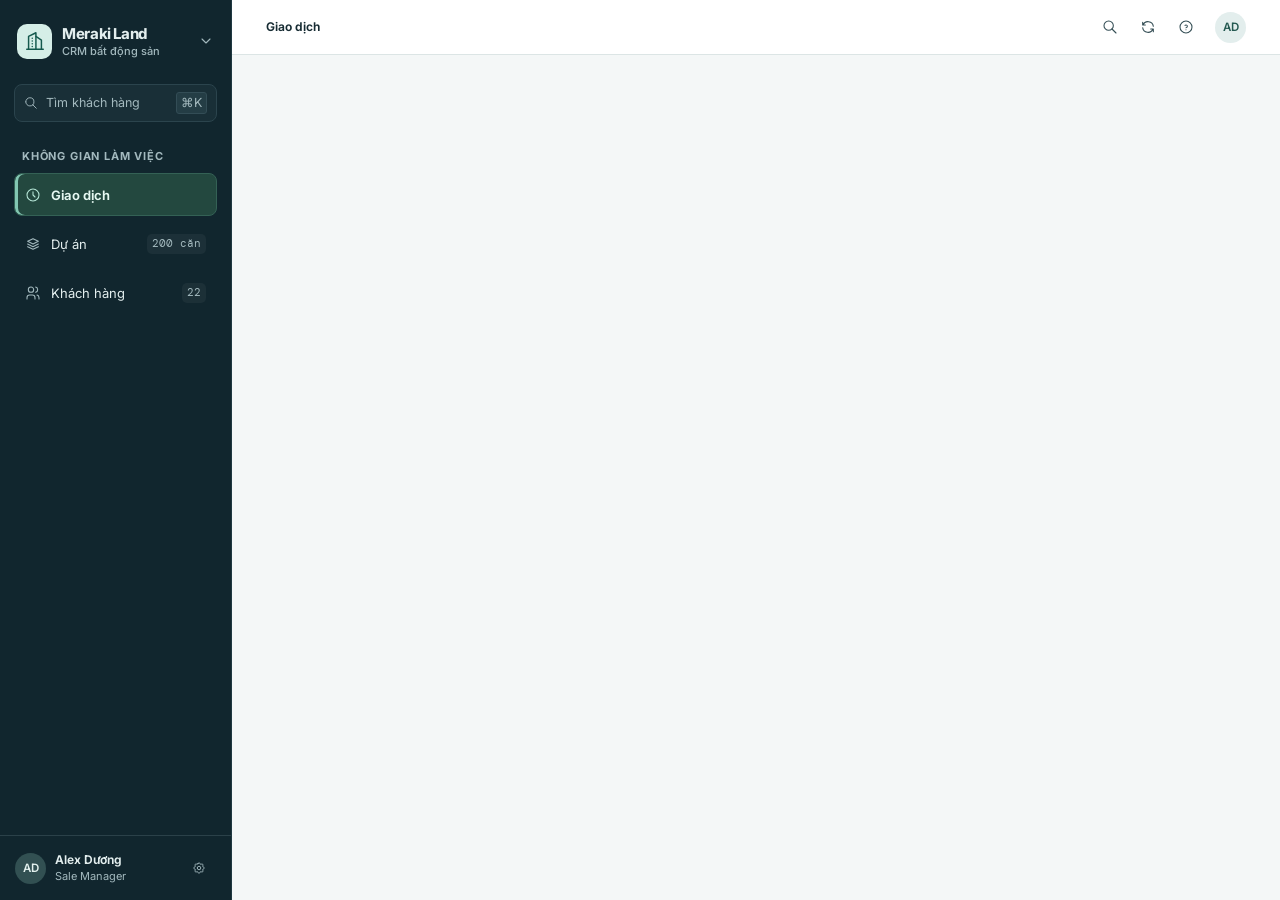
==== commit 0de0c247: "refactor(agent): streamline transaction hub and purge legacy simulated chatbot code" ====
--- a/index.html
+++ b/index.html
@@ -757,9 +757,6 @@
   <header class="topbar">
     <div class="crumb" id="crumb"></div>
     <div class="top-actions">
-      <button type="button" class="btn top-agent" data-act="nav" data-view="agent" aria-label="Hỏi CRM" title="Hỏi CRM">
-        <svg class="ic sm" aria-hidden="true"><use href="#i-agent"/></svg><span>Hỏi CRM</span>
-      </button>
       <button class="iconbtn" data-act="search-cust" title="Tìm khách hàng (⌘K)">
         <svg class="ic"><use href="#i-search"/></svg>
       </button>
@@ -854,6 +851,35 @@
   <footer style="padding:12px 18px;border-top:1px solid #dce5e5;display:flex;justify-content:flex-end;gap:8px;background:#f8fafb;">
     <form method="dialog"><button class="btn" type="submit">Đóng</button></form>
     <button class="btn pri" type="button" id="vietqr-copy-btn"><svg class="ic sm" aria-hidden="true"><use href="#i-check"/></svg> Sao chép nội dung CK</button>
+  </footer>
+</dialog>
+<dialog class="customer-dialog" id="scan-upload-dialog" aria-labelledby="scan-upload-title" style="max-width:520px;border-radius:10px;padding:0;overflow:hidden;border:1px solid #dce5e5;box-shadow:0 8px 30px rgba(0,0,0,0.15);">
+  <header style="padding:14px 18px;border-bottom:1px solid #dce5e5;display:flex;justify-content:space-between;align-items:center;background:#fff;">
+    <h2 id="scan-upload-title" style="font-size:15px;margin:0;font-weight:700;display:flex;align-items:center;gap:6px;color:#172c33;">
+      <svg class="ic sm" style="color:#156757;" aria-hidden="true"><use href="#i-upload"/></svg>
+      Tiếp nhận & Số hóa file scan HĐMB (OCR Vault)
+    </h2>
+    <form method="dialog"><button class="iconbtn" aria-label="Đóng"><svg class="ic"><use href="#i-x"/></svg></button></form>
+  </header>
+  <div style="padding:20px;text-align:center;">
+    <div style="border:2px dashed #b8d4cf;background:#f8fafb;border-radius:8px;padding:24px 16px;margin-bottom:16px;">
+      <svg class="ic" style="width:36px;height:36px;color:#156757;margin-bottom:8px;"><use href="#i-upload"/></svg>
+      <p style="font-size:13px;font-weight:600;color:#172c33;margin:0 0 4px;">Kéo thả file scan (PDF hoặc ảnh) vào đây</p>
+      <p style="font-size:12px;color:#536b72;margin:0 0 14px;">Agent AI sẽ tự động trích xuất mã căn hộ và xác thực dấu mộc đỏ</p>
+      <label class="btn pri" style="cursor:pointer;display:inline-flex;align-items:center;gap:6px;">
+        <svg class="ic sm"><use href="#i-upload"/></svg> Chọn file từ máy tính
+        <input type="file" multiple accept=".pdf,image/*" style="display:none" onchange="$('#scan-upload-dialog').close(); handleBatchScanUpload(this.files)">
+      </label>
+    </div>
+    <div style="display:flex;justify-content:space-between;align-items:center;font-size:12px;color:#536b72;background:#f1f5f9;padding:8px 12px;border-radius:6px;">
+      <span>Hoặc thử nghiệm nhanh với dữ liệu giả lập:</span>
+      <button type="button" class="btn sm" onclick="$('#scan-upload-dialog').close(); simulateBatchDrop();">
+        <svg class="ic sm"><use href="#i-check"/></svg> Quét mẫu
+      </button>
+    </div>
+  </div>
+  <footer style="padding:12px 18px;border-top:1px solid #dce5e5;display:flex;justify-content:flex-end;background:#f8fafb;">
+    <form method="dialog"><button class="btn" type="submit">Đóng</button></form>
   </footer>
 </dialog>
 <dialog class="customer-dialog escrow-pdf-dialog" id="escrow-pdf-dialog" aria-labelledby="escrow-pdf-title">
@@ -3519,7 +3545,6 @@
       '<button type="button" class="customer-back" data-act="back"><svg class="ic sm"><use href="#i-arrow-left"/></svg>' +
       (S.view === "project" ? "Về sơ đồ căn" : "Quay lại") + '</button>' +
       '<span class="flex1"></span>' +
-      '<button class="btn ghost icon" data-act="agent-for-unit" aria-label="Hỏi trợ lý về căn này" title="Hỏi trợ lý về căn này"><svg class="ic"><use href="#i-agent"/></svg></button>' +
       '<button class="btn ghost icon" data-act="toast" data-msg="Đã sao chép liên kết hồ sơ căn ' + u.code + '" title="Chia sẻ hồ sơ"><svg class="ic sm"><use href="#i-external"/></svg></button>' +
       "</div>" +
       '<div class="d-title">' +
@@ -4097,173 +4122,6 @@
     toast("Đã khôi phục dữ liệu mẫu");
   }
 
-  /* ================= agent workspace ================= */
-  const agentSession = { result: null, workReview: null, prompt: "", uid: "", pinnedUnit: "", reviewedUnit: "", profile: "coordinator", returnTo: null, drafts: [] };
-  const localAgentEnabled = Boolean($('meta[name="meraki-local-agent"]'));
-  let agentRequest = null;
-  const agentLabel = (u) => "Căn " + u.code + " · " + projOf(u).short + " · " + towerOf(u).name;
-  const agentSource = (u, tab, label, paymentView) => ({ uid: u.uid, tab, label, paymentView });
-  const agentExpired = (u) => schedule(u).filter((item) => item.overdue)
-    .sort((a, b) => dateISO(a.date).localeCompare(dateISO(b.date)));
-
-  function agentPaymentRows({ uid, project } = {}) {
-    return UNITS.filter((u) => (u.buyer || uid === u.uid) && tracksPayments(u) &&
-      (!uid || u.uid === uid) && (!project || project === u.proj)).flatMap((u) => {
-      const items = agentExpired(u);
-      if (!items.length) return [];
-      return [{ uid: u.uid, label: agentLabel(u), due: items[0].date,
-        amount: items.reduce((sum, item) => sum + item.remaining, 0), count: items.length }];
-    }).sort((a, b) => dateISO(a.due).localeCompare(dateISO(b.due)) || b.amount - a.amount);
-  }
-
-  const crmAgent = createCrmAgent({
-    findUnits: ({ code, project, tower }) => UNITS.filter((u) =>
-      u.code === code && (!project || u.proj === project) && (!tower || u.tower === tower))
-      .map((u) => ({ uid: u.uid, label: agentLabel(u) })),
-    overduePayments: (scope) => {
-      const u = byUid(scope.uid);
-      if (u && !tracksPayments(u)) return { status: "Chưa đến bước", text: "Chưa có lịch thu đang theo dõi." };
-      const rows = agentPaymentRows(scope);
-      const sum = rows.reduce((total, item) => total + item.amount, 0);
-      return { text: rows.length ? rows.length + " căn có khoản quá hạn · Tổng còn phải thu " + fmt(sum) + "." :
-        "CRM chưa ghi nhận khoản quá hạn trong phạm vi này.", rows,
-        status: rows.length ? "Cần xử lý" : "Đã kiểm tra",
-        source: u && agentSource(u, 3, "Mở lịch thu", "collection") };
-    },
-    inspectCustomer: ({ uid }) => {
-      const u = byUid(uid);
-      if (!u) return { status: "Cần kiểm tra", text: "Không tìm thấy căn." };
-      const sale = saleDrafts.get(uid);
-      const key = sale?.customerKey || u.buyer;
-      const customer = sale ? sale.contacts[sale.type] : key ? custOf(key, u) : null;
-      const fields = customer?.type === "org" ? F_ORG : F_IND;
-      const missing = fields.filter((field) => (sale || !customer || field.req) && !String(customer?.[field.k] || "").trim());
-      const duplicates = customer ? CustomerData.duplicateIndex(customers()).find(customer, key, key ? custOf(key, u) : null) : [];
-      return { status: missing.length || duplicates.length ? "Cần xử lý" : "Đủ thông tin",
-        text: !customer ? "Chưa có hồ sơ khách hàng." : missing.length || duplicates.length ?
-          [missing.length && "Thiếu " + missing.length + " trường", duplicates.length && duplicates.length + " hồ sơ có dữ liệu trùng"].filter(Boolean).join(" · ") + "." :
-          "Đủ trường bắt buộc. Không phát hiện dữ liệu trùng.",
-        facts: missing.length && customer ? [missing.map((field) => field.l).join(", ")] : [],
-        source: u.status === "AVAILABLE" && !sale?.signedDate ?
-          { ...agentSource(u, 0, "Mở hồ sơ khách hàng"), step: 1 } : agentSource(u, 2, "Mở hồ sơ khách hàng") };
-    },
-    inspectQuote: ({ uid }) => {
-      const u = byUid(uid);
-      if (!u) return { status: "Cần kiểm tra", text: "Không tìm thấy căn." };
-      const sale = saleDrafts.get(uid);
-      if (!sale?.paymentPlan || sale.step < 3) return { status: "Chưa chốt",
-        text: "Chưa xác nhận báo giá và lịch dự kiến trong luồng bán căn.",
-        source: agentSource(u, 3, "Mở báo giá dự kiến", "quote") };
-      const selected = seniquePaymentPlans[sale.paymentPlan];
-      const quote = seniqueQuote(selected, u, sale.discountsByPlan?.[sale.paymentPlan]);
-      return { status: "Đã xác nhận dự kiến", text: selected.label + " · " + fmt(quote.total),
-        source: agentSource(u, 3, "Mở lịch dự kiến", "quote") };
-    },
-    inspectContract: ({ uid }) => {
-      const u = byUid(uid);
-      if (!u) return { status: "Cần kiểm tra", text: "Không tìm thấy căn." };
-      const sale = saleDrafts.get(uid);
-      const contract = contractDraft(u);
-      if (contract.stage === "hdmb") return { status: contract.status,
-        text: contract.number ? "HĐMB " + contract.number + (contract.signed ? " · Ký " + dateVN(contract.signed) : " · Chưa nhập ngày ký") : "Chưa cấp số HĐMB.",
-        source: agentSource(u, 4, "Mở HĐMB") };
-      if (sale?.signedDate) return { status: "Chờ đặt cọc", text: "Đã xác nhận ngày ký quỹ " + dateVN(sale.signedDate) + ".",
-        source: agentSource(u, 4, "Mở hồ sơ đặt cọc") };
-      return { status: "Chưa xác nhận ký", text: sale?.step === 4 ? "Hồ sơ đã tới bước xác nhận ngày ký quỹ." :
-        contract.stage === "dat-coc" ? "Giao dịch đang ở bước đặt cọc." : "Chưa tới bước xác nhận ngày ký quỹ.",
-        source: agentSource(u, sale?.step === 4 ? 0 : 4, "Kiểm tra hợp đồng") };
-    },
-    dealProgress: ({ uid }) => {
-      const u = byUid(uid);
-      if (!u) return { text: "Không tìm thấy hồ sơ căn." };
-      if (u.status === "UNRELEASED") return { text: agentLabel(u) + " chưa mở bán.",
-        source: agentSource(u, 1, "Xem thông tin căn") };
-      const sale = saleDrafts.get(uid);
-      const draft = contractDraft(u);
-      if (u.status === "AVAILABLE" && !sale?.signedDate) {
-        const steps = ["Hoàn tất hồ sơ khách hàng", "Xác nhận lịch thanh toán", "Nhập thông tin giao dịch", "Xác nhận ngày ký thỏa thuận"];
-        return { text: agentLabel(u) + ". Việc tiếp theo: " + steps[(sale?.step || 1) - 1] + ".",
-          source: agentSource(u, 0, "Mở luồng bán căn") };
-      }
-      const stage = contractStages.find((item) => item.id === draft.stage).label;
-      return { text: agentLabel(u) + ". " + ST[u.status].l + " · " + stage + " · " + draft.status + ".",
-        facts: [
-          u.buyer ? "Đã liên kết hồ sơ khách hàng." : "Chưa liên kết hồ sơ khách hàng trong CRM.",
-          draft.stage === "hdmb" ? "Số HĐMB " + (draft.number || "chưa cấp") + "." :
-            "Giao dịch đang ở giai đoạn " + stage.toLowerCase() + "."
-        ],
-        source: agentSource(u, 4, "Mở HĐMB & mẫu") };
-    },
-    compareQuotes: ({ uid }) => {
-      const u = byUid(uid);
-      if (uid && !u) return { text: "Không tìm thấy căn để so sánh báo giá." };
-      const sale = u && saleDrafts.get(uid);
-      const standard = seniqueQuote(seniquePaymentPlans.standard, u, sale?.discountsByPlan?.standard);
-      const special = seniqueQuote(seniquePaymentPlans.special, u, sale?.discountsByPlan?.special);
-      return { text: u ? agentLabel(u) + " · Báo giá dự kiến theo chính sách mẫu Senique." : "So sánh báo giá mẫu Senique cho căn S2.29.03.",
-        facts: [
-          "Tiêu chuẩn · Tổng " + fmt(standard.total) + " · Trước bàn giao " + fmt(standard.beforeHandover),
-          "Đặc biệt 30/70 · Tổng " + fmt(special.total) + " · Trước bàn giao " + fmt(special.beforeHandover)
-        ], source: u && agentSource(u, 3, "Mở báo giá của căn", "quote"),
-        planUnit: u?.status === "AVAILABLE" && !sale?.signedDate ? u.uid : "" };
-    },
-    previewReminder: ({ uid }) => {
-      const u = byUid(uid);
-      if (!u?.buyer) return { text: "Căn này chưa liên kết khách hàng. Hãy kiểm tra hồ sơ trước khi soạn nhắc thu.",
-        source: u && agentSource(u, 2, "Mở hồ sơ khách hàng của căn") };
-      if (!tracksPayments(u)) return { text: "Căn này chưa có giao dịch đang theo dõi thu.",
-        source: agentSource(u, 1, "Xem thông tin căn") };
-      const item = agentExpired(u)[0];
-      if (!item) return { text: "Căn này chưa có khoản quá hạn để soạn nhắc thu.", source: agentSource(u, 3, "Mở lịch thanh toán", "collection") };
-      const source = agentSource(u, 3, "Kiểm tra lịch thanh toán", "collection");
-      return { text: agentLabel(u) + " · " + item.k + " còn " + fmt(item.remaining) + ", hạn " + item.date + ".",
-        source, proposal: { uid, buyer: u.buyer, key: item.k, amount: item.remaining, due: item.date,
-          body: "Kính gửi Quý khách, Meraki Land xin nhắc khoản thanh toán " + item.k.toLowerCase() +
-            " của căn " + u.code + " tại " + projOf(u).short + " còn " + fmt(item.remaining) +
-            ", hạn thanh toán " + item.date + ". Nếu Quý khách đã thanh toán, vui lòng liên hệ để đối chiếu. Xin cảm ơn." } };
-    }
-  });
-
-  function saveAgentReminder(proposal, body) {
-    const u = byUid(proposal.uid);
-    const current = u && agentExpired(u).find((item) => item.k === proposal.key);
-    if (!current || current.remaining !== proposal.amount || current.date !== proposal.due || u.buyer !== proposal.buyer ||
-        !tracksPayments(u)) return "Khoản thu đã thay đổi. Hãy tạo lại bản nháp từ lịch mới.";
-    if (currentReminderDraft(u, current)) return "Khoản thu này đã có bản nháp được xác nhận.";
-    const before = agentSession.drafts;
-    agentSession.drafts = [{ ...proposal, body, label: agentLabel(u), actor: CUSTOMER_ACTOR },
-      ...before.filter((item) => item.uid !== proposal.uid || item.key !== proposal.key || item.buyer !== proposal.buyer)];
-    if (!persist(true)) {
-      agentSession.drafts = before;
-      return "Chưa lưu được bản nháp. Tải lại nếu dữ liệu vừa đổi ở tab khác.";
-    }
-    return "";
-  }
-
-  function currentReminderDraft(u, item) {
-    return item && agentSession.drafts.find((draft) => draft.uid === u.uid && draft.buyer === u.buyer &&
-      draft.key === item.k && draft.amount === item.remaining && draft.due === item.date);
-  }
-
-  function workAction(action, uid, label, style = "", attributes = "") {
-    return '<button type="button" class="btn ' + style + '" data-act="' + action + '" data-uid="' + esc(uid) +
-      '"' + attributes + '>' + label + '</button>';
-  }
-
-  function unitSearchResults(query) {
-    const code = query.trim().toUpperCase();
-    if (!code) return "";
-    const results = UNITS.filter((unit) => unit.code.startsWith(code))
-      .sort((a, b) => Number(b.status === "AVAILABLE") - Number(a.status === "AVAILABLE")).slice(0, 8);
-    if (!results.length) return '<p class="work-search-note" role="status">Không tìm thấy căn theo mã đã nhập.</p>';
-    return '<ul class="work-search-results">' + results.map((u) =>
-      '<li><button type="button" class="work-search-result" data-act="unit" data-uid="' + esc(u.uid) + '">' +
-      '<span><b>' + esc(agentLabel(u)) + '</b><small>' + esc(u.type) + ' · ' + fmtA(u.area) + ' m² · ' +
-      fmt(pricing(u).base) + ' trước VAT và phí</small></span>' +
-      '<span class="tag ' + ST[u.status].t + '">' + (u.status === "AVAILABLE" ? "Còn bán" : esc(ST[u.status].l)) +
-      '</span></button></li>').join("") + '</ul>';
-  }
-
   /* ================= TRUNG TÂM GIÁM SÁT GIAO DỊCH & PHÁP LÝ AI (TRANSACTION AI AGENT) =================
    * 1. Tự động kiểm soát tiến độ & xuất HĐMB chính thức kèm Phụ lục 01 (Lịch thanh toán chuẩn).
    * 2. Quản lý Document Vault & thu thập bản scan HĐMB có mộc đỏ hợp lệ của Chủ đầu tư.
@@ -4398,59 +4256,54 @@
       );
     }
 
-    // NBA Recommendations
+    // Streamlined NBA Recommendations (compact horizontal alert rows)
     const nbaCards = [
       {
         tag: "hdmb", tagLabel: "Xuất HĐMB",
-        title: "Xuất HĐMB chính thức: Căn SD-0802",
-        desc: "Đã hoàn tất đợt ký quỹ 10% (425.000.000 đ). Pháp chế AI đã kiểm tra: Thông thủy 78.4 m², đủ điều kiện xuất HĐMB chính thức kèm Phụ lục 01.",
+        title: "Căn SD-0802",
+        desc: "Đã cọc 10% (425 tr) · Thông thủy 78.4 m² · Đủ điều kiện xuất HĐMB chính thức kèm Phụ lục 01.",
         uid: "orchard:SD:0802",
-        primaryAct: "agent-export-hdmb", primaryLabel: "Xuất HĐMB (PDF)",
-        secAct: "work-open", secLabel: "Mở hồ sơ"
+        primaryAct: "agent-export-hdmb", primaryLabel: "Xuất HĐMB (PDF)"
       },
       {
         tag: "scan", tagLabel: "Thiếu Scan",
-        title: "Cảnh báo thiếu scan mộc đỏ: Căn SD-0702",
-        desc: "HĐMB đã được các bên ký 3 ngày trước nhưng hệ thống chưa ghi nhận file scan có dấu mộc đỏ của Meraki Land. Cần bổ sung để số hóa hồ sơ.",
+        title: "Căn SD-0702",
+        desc: "HĐMB đã ký 3 ngày trước nhưng chưa lưu scan mộc đỏ Meraki Land vào Document Vault.",
         uid: "orchard:SD:0702",
-        primaryAct: "agent-upload-scan", primaryLabel: "Tải lên scan ngay",
-        secAct: "work-open", secLabel: "Mở hồ sơ"
+        primaryAct: "agent-upload-scan", primaryLabel: "Tải scan ngay"
       },
       {
-        tag: "lock", tagLabel: "Canh giữ chỗ",
-        title: "Cảnh báo hết hạn giữ chỗ: Căn SD-0304",
-        desc: "Thời hạn giữ chỗ còn lại: " + formatHoldRemaining(agentTxState.holdTimes["orchard:SD:0304"]?.expiresAt || (now + 14 * 3600 * 1000)) + ". Khách chưa thanh toán ủy nhiệm chi tiền cọc 100 triệu.",
+        tag: "lock", tagLabel: "Giữ chỗ 48h",
+        title: "Căn SD-0304",
+        desc: "Thời hạn còn lại: " + formatHoldRemaining(agentTxState.holdTimes["orchard:SD:0304"]?.expiresAt || (now + 14 * 3600 * 1000)) + ". Khách chưa hoàn tất UNC cọc 100 triệu.",
         uid: "orchard:SD:0304",
         primaryAct: "agent-extend-hold", primaryLabel: "Gia hạn 24h",
         secAct: "agent-release-unit", secLabel: "Giải phóng căn"
       },
       {
-        tag: "cash", tagLabel: "VietQR Thu tiền",
-        title: "Nhắc tiến độ thanh toán: Căn SA-1002",
-        desc: "Đợt 2 thanh toán 5% (212.500.000 đ) đến hạn ngày 28/11/2026. Agent đã soạn sẵn thông báo kèm mã VietQR tự động khớp cú pháp ngân hàng.",
+        tag: "cash", tagLabel: "VietQR",
+        title: "Căn SA-1002",
+        desc: "Đợt 2 (212.5 tr) đến hạn 28/11/2026. Agent đã tạo sẵn thông báo kèm mã VietQR tự động.",
         uid: "orchard:SA:1002",
-        primaryAct: "agent-vietqr", primaryLabel: "Tạo & Gửi VietQR",
-        secAct: "work-open", secLabel: "Xem lịch thu", tab: 3
+        primaryAct: "agent-vietqr", primaryLabel: "Mã VietQR"
       }
     ];
 
     const nbaHtml = nbaCards.map((nba) =>
-      '<div class="nba-card ' + (nba.tag === 'scan' ? 'scan-warn' : nba.tag === 'lock' ? 'lock-warn' : nba.tag === 'cash' ? 'cash-info' : '') + '">' +
-        '<div>' +
-          '<div class="nba-head">' +
-            '<span class="nba-tag ' + nba.tag + '">' + nba.tagLabel + '</span>' +
-            '<small style="color:#627b82;font-family:monospace;font-size:11px;">' + esc(nba.uid) + '</small>' +
-          '</div>' +
-          '<h3 class="nba-title">' + esc(nba.title) + '</h3>' +
-          '<p class="nba-desc">' + esc(nba.desc) + '</p>' +
+      '<div class="agent-nba-row ' + nba.tag + '">' +
+        '<div class="agent-nba-info">' +
+          '<span class="nba-tag ' + nba.tag + '">' + nba.tagLabel + '</span>' +
+          '<b>' + esc(nba.title) + '</b>' +
+          '<span class="nba-desc-inline">' + esc(nba.desc) + '</span>' +
         '</div>' +
-        '<div class="nba-actions">' +
+        '<div class="agent-nba-btns">' +
           '<button type="button" class="btn pri sm" data-act="' + nba.primaryAct + '" data-uid="' + esc(nba.uid) + '">' +
             (nba.primaryAct === "agent-export-hdmb" ? '<svg class="ic sm"><use href="#i-file"/></svg>' : '') +
             (nba.primaryAct === "agent-upload-scan" ? '<svg class="ic sm"><use href="#i-upload"/></svg>' : '') +
             esc(nba.primaryLabel) +
           '</button>' +
-          (nba.secAct ? '<button type="button" class="btn sm" data-act="' + nba.secAct + '" data-uid="' + esc(nba.uid) + '"' + (nba.tab ? ' data-tab="' + nba.tab + '"' : ' data-tab="4"') + '>' + esc(nba.secLabel) + '</button>' : '') +
+          (nba.secAct ? '<button type="button" class="btn sm" data-act="' + nba.secAct + '" data-uid="' + esc(nba.uid) + '">' + esc(nba.secLabel) + '</button>' : '') +
+          '<button type="button" class="btn ghost sm" data-act="work-open" data-uid="' + esc(nba.uid) + '" data-tab="4">Chi tiết</button>' +
         '</div>' +
       '</div>'
     ).join("");
@@ -4485,7 +4338,7 @@
 
       let agentNotice = '';
       if (scan) {
-        agentNotice = '<span style="color:#166534;font-size:12px;">Đã lưu Document Vault (OCR OK)</span>';
+        agentNotice = '<span style="color:#166534;font-size:12px;">Đã lưu Vault (OCR OK)</span>';
       } else if (hold && u.status !== "AVAILABLE") {
         agentNotice = '<span style="color:#dc2626;font-size:12px;font-weight:600;">Còn ' + formatHoldRemaining(hold.expiresAt) + '</span>';
       } else if (u.status === "IN_TRANSACTION" || u.status === "SOLD") {
@@ -4516,72 +4369,54 @@
     return '<div class="agent-center">' +
       '<header class="agent-header">' +
         '<div>' +
-          '<h1><svg class="ic" style="width:24px;height:24px;color:#156757" aria-hidden="true"><use href="#i-agent"/></svg> Trung tâm Giám sát Giao dịch & Pháp lý AI</h1>' +
-          '<p>Tự động thẩm định hồ sơ · Kiểm soát tiến độ ký HĐMB · Thu thập scan mộc đỏ · Canh giữ chỗ 48h · Nhắc nợ VietQR</p>' +
+          '<h1><svg class="ic" style="width:22px;height:22px;color:#156757" aria-hidden="true"><use href="#i-agent"/></svg> Quản lý Giao dịch & Pháp lý</h1>' +
+          '<p>Tự động hóa xuất HĐMB · Kiểm soát tài liệu scan mộc đỏ · Canh giữ chỗ 48h · Nhắc nợ VietQR</p>' +
         '</div>' +
-        '<div style="display:flex;align-items:center;gap:10px;">' +
-          '<span class="agent-live-badge"><span class="pulse-dot"></span> Giám sát tự động 24/7</span>' +
-          '<button type="button" class="btn" data-act="agent-batch-demo" title="Mô phỏng quét và nạp file scan hàng loạt">' +
-            '<svg class="ic sm"><use href="#i-upload"/></svg> Quét scan mẫu' +
+        '<div style="display:flex;align-items:center;gap:8px;">' +
+          '<span class="agent-live-badge"><span class="pulse-dot"></span> Giám sát tự động</span>' +
+          '<button type="button" class="btn pri sm" data-act="open-batch-upload">' +
+            '<svg class="ic sm"><use href="#i-upload"/></svg> Nạp file scan' +
+          '</button>' +
+          '<button type="button" class="btn sm" data-act="agent-batch-demo" title="Quét thử nghiệm scan mẫu">' +
+            '<svg class="ic sm"><use href="#i-check"/></svg> Quét mẫu' +
           '</button>' +
         '</div>' +
       '</header>' +
 
       '<div class="agent-kpi-grid">' +
         '<div class="agent-kpi hdmb">' +
-          '<span><svg class="ic sm"><use href="#i-file"/></svg> Căn cần xuất HĐMB</span>' +
+          '<span><svg class="ic sm"><use href="#i-file"/></svg> Cần xuất HĐMB</span>' +
           '<b>' + needHdmbList.length + '</b>' +
-          '<small style="color:#536b72;font-size:11px;">Đủ điều kiện xuất HĐMB chính thức</small>' +
         '</div>' +
         '<div class="agent-kpi scan">' +
           '<span><svg class="ic sm"><use href="#i-alert"/></svg> Thiếu scan mộc đỏ</span>' +
           '<b>' + missingScanList.length + '</b>' +
-          '<small style="color:#536b72;font-size:11px;">Đã ký nhưng chưa lưu scan mộc đỏ</small>' +
         '</div>' +
         '<div class="agent-kpi lock">' +
           '<span><svg class="ic sm"><use href="#i-clock"/></svg> Canh giữ chỗ 48h</span>' +
           '<b>' + hold48hList.length + '</b>' +
-          '<small style="color:#536b72;font-size:11px;">Đang đếm lùi thời hạn giữ chỗ</small>' +
         '</div>' +
         '<div class="agent-kpi cash">' +
-          '<span><svg class="ic sm"><use href="#i-check"/></svg> Hồ sơ đã số hóa</span>' +
+          '<span><svg class="ic sm"><use href="#i-check"/></svg> Đã số hóa mộc đỏ</span>' +
           '<b>' + scanVault.size + '</b>' +
-          '<small style="color:#536b72;font-size:11px;">File scan có mộc đỏ trong Vault</small>' +
         '</div>' +
       '</div>' +
 
+      '<div class="agent-nba-container" style="margin-bottom:18px;">' +
+        '<div class="agent-sec-title">' +
+          '<span><svg class="ic sm" style="margin-right:6px;"><use href="#i-agent"/></svg> Khuyến nghị hành động ưu tiên</span>' +
+          '<small style="color:#627b82;font-size:12px;">Đề xuất thông minh theo thời gian thực</small>' +
+        '</div>' +
+        '<div class="agent-nba-feed-clean">' + nbaHtml + '</div>' +
+      '</div>' +
+
       '<div class="agent-sec-title">' +
-        '<span><svg class="ic sm" style="margin-right:6px;"><use href="#i-agent"/></svg> Khuyến nghị hành động ưu tiên (Next-Best-Actions)</span>' +
-        '<small style="color:#627b82;font-weight:400;font-size:12px;">Đề xuất thông minh theo thời gian thực</small>' +
-      '</div>' +
-      '<div class="agent-action-feed">' + nbaHtml + '</div>' +
-
-      '<div class="agent-dropzone-box" style="margin-bottom:24px;background:#f8fafb;border:2px dashed #b8d4cf;border-radius:8px;padding:18px 24px;text-align:center;">' +
-        '<div style="display:flex;align-items:center;justify-content:center;gap:10px;margin-bottom:6px;">' +
-          '<svg class="ic" style="width:24px;height:24px;color:#156757"><use href="#i-upload"/></svg>' +
-          '<h3 style="margin:0;font-size:14px;color:#172c33;font-weight:700;">Tiếp nhận & Số hóa tệp scan HĐMB hàng loạt (AI OCR Vault)</h3>' +
-        '</div>' +
-        '<p style="font-size:12px;color:#536b72;margin:0 0 12px;max-width:700px;margin-left:auto;margin-right:auto;">' +
-          'Kéo thả tệp PDF hoặc ảnh scan HĐMB có mộc đỏ vào đây. Agent sẽ tự động trích xuất mã căn hộ, kiểm tra tính hợp lệ của con dấu CĐT Meraki Land và lưu vào Document Vault.' +
-        '</p>' +
-        '<div style="display:flex;justify-content:center;gap:10px;">' +
-          '<label class="btn pri" style="cursor:pointer;display:inline-flex;align-items:center;gap:6px;">' +
-            '<svg class="ic sm"><use href="#i-upload"/></svg> Chọn tệp tải lên' +
-            '<input type="file" multiple accept=".pdf,image/*" style="display:none" onchange="handleBatchScanUpload(this.files)">' +
-          '</label>' +
-          '<button type="button" class="btn" data-act="agent-batch-demo">' +
-            '<svg class="ic sm"><use href="#i-check"/></svg> Thử nạp tệp scan mẫu (Demo)' +
-          '</button>' +
-        '</div>' +
-      '</div>' +
-
-      '<div class="agent-sec-title">' +
-        '<span><svg class="ic sm" style="margin-right:6px;"><use href="#i-layers"/></svg> Bảng điều phối giao dịch & Kiểm soát hồ sơ</span>' +
+        '<span><svg class="ic sm" style="margin-right:6px;"><use href="#i-layers"/></svg> Bảng điều phối giao dịch</span>' +
         '<div class="agent-filter-pills">' +
           '<button type="button" class="agent-pill ' + (agentTxState.filter === "all" ? "on" : "") + '" data-act="agent-filter" data-f="all">Tất cả (' + txUnits.length + ')</button>' +
           '<button type="button" class="agent-pill ' + (agentTxState.filter === "need-hdmb" ? "on" : "") + '" data-act="agent-filter" data-f="need-hdmb">Cần xuất HĐMB (' + needHdmbList.length + ')</button>' +
-          '<button type="button" class="agent-pill ' + (agentTxState.filter === "missing-scan" ? "on" : "") + '" data-act="agent-filter" data-f="missing-scan">Thiếu scan mộc đỏ (' + missingScanList.length + ')</button>' +
-          '<button type="button" class="agent-pill ' + (agentTxState.filter === "hold-48h" ? "on" : "") + '" data-act="agent-filter" data-f="hold-48h">Đang giữ chỗ 48h (' + hold48hList.length + ')</button>' +
+          '<button type="button" class="agent-pill ' + (agentTxState.filter === "missing-scan" ? "on" : "") + '" data-act="agent-filter" data-f="missing-scan">Thiếu scan (' + missingScanList.length + ')</button>' +
+          '<button type="button" class="agent-pill ' + (agentTxState.filter === "hold-48h" ? "on" : "") + '" data-act="agent-filter" data-f="hold-48h">Giữ chỗ 48h (' + hold48hList.length + ')</button>' +
           '<button type="button" class="agent-pill ' + (agentTxState.filter === "digitized" ? "on" : "") + '" data-act="agent-filter" data-f="digitized">Đã số hóa (' + digitizedList.length + ')</button>' +
         '</div>' +
       '</div>' +
@@ -4589,7 +4424,7 @@
       '<div class="agent-table-card">' +
         '<div class="agent-search-bar">' +
           '<svg class="ic sm" style="color:#536b72;"><use href="#i-search"/></svg>' +
-          '<input type="text" id="agent-tx-query" placeholder="Tìm kiếm nhanh theo mã căn, tên khách hàng hoặc dự án..." value="' + esc(agentTxState.searchQuery) + '" data-act="agent-search-inp">' +
+          '<input type="text" id="agent-tx-query" placeholder="Tìm theo mã căn, tên khách hàng hoặc dự án..." value="' + esc(agentTxState.searchQuery) + '" data-act="agent-search-inp">' +
         '</div>' +
         '<table class="agent-tx-table">' +
           '<thead>' +
@@ -4597,9 +4432,9 @@
               '<th>Căn hộ & Dự án</th>' +
               '<th>Khách hàng & SĐT</th>' +
               '<th>Trạng thái</th>' +
-              '<th>Bản scan mộc đỏ</th>' +
-              '<th>Giám sát Agent</th>' +
-              '<th>Thao tác nhanh</th>' +
+              '<th>Scan mộc đỏ</th>' +
+              '<th>Agent giám sát</th>' +
+              '<th>Thao tác</th>' +
             '</tr>' +
           '</thead>' +
           '<tbody>' +
@@ -4610,131 +4445,7 @@
     '</div>';
   }
 
-  function agentLink(source) {
-    return '<button type="button" class="btn" data-act="agent-source" data-uid="' + esc(source.uid) +
-      '" data-tab="' + source.tab + '" data-step="' + (source.step || "") + '" data-payment-view="' +
-      (source.paymentView || "") + '">' + esc(source.label) + '</button>';
-  }
-
-  function agentRows(rows) {
-    return '<ul class="agent-rows">' + rows.map((row) =>
-      '<li><div><b>' + esc(row.label) + '</b><span>' + row.count + ' khoản · Hạn lâu nhất ' + row.due +
-      '</span></div><strong>' + fmt(row.amount) + '</strong>' +
-      '<button type="button" class="btn" data-act="agent-remind" data-uid="' + esc(row.uid) +
-      '" aria-label="' + esc("Soạn nhắc thu " + row.label) + '">Soạn nhắc</button></li>'
-    ).join("") + '</ul>';
-  }
-
-  function agentResult(result) {
-    if (!result) return "";
-    return '<section class="agent-result" tabindex="-1" id="agent-result" aria-label="Kết quả trợ lý">' +
-      '<p>' + esc(result.text) + '</p>' +
-      (result.status ? '<span class="tag t-lock">' + esc(result.status) + '</span>' : '') +
-      (result.model ? '<p class="agent-provenance">Qwen · công cụ CRM</p>' : '') +
-      (result.fallback ? '<p class="agent-provenance">Dùng chế độ mô phỏng. LM Studio chưa trả được công cụ.</p>' : '') +
-      (result.facts ? '<ul>' + result.facts.map((fact) => '<li>' + esc(fact) + '</li>').join("") + '</ul>' : '') +
-      (result.review ? '<ol class="agent-review">' + result.review.map((item) =>
-        '<li><div class="agent-review-heading"><b>Agent ' + esc(item.agent) + '</b><span class="tag ' +
-        (item.status === "Cần xử lý" ? 't-tx' : 't-lock') + '">' + esc(item.status || "Đã kiểm tra") + '</span></div>' +
-        '<p>' + esc(item.text) + '</p>' + (item.facts?.length ? '<p class="note">' + esc(item.facts.join(" · ")) + '</p>' : '') +
-        '<div class="agent-review-actions">' + (item.source ? agentLink(item.source) : '') +
-        (item.rows?.length ? '<button type="button" class="btn pri" data-act="agent-remind" data-uid="' +
-          esc(item.rows[0].uid) + '">Bàn giao soạn nhắc thu</button>' : '') + '</div></li>'
-      ).join("") + '</ol>' : '') +
-      (result.choices ? '<div class="agent-choices">' + result.choices.map((item) =>
-        '<button type="button" class="btn" data-act="agent-choice" data-uid="' + esc(item.uid) + '">' +
-        esc(item.label) + '</button>').join("") + '</div>' : '') +
-      (result.rows?.length ? agentRows(result.rows) : '') +
-      (result.proposal ? '<form id="agent-draft-form"><label for="agent-draft-body">Xem lại lời nhắc</label>' +
-        '<textarea class="ta" id="agent-draft-body" rows="4" maxlength="2000" required>' + esc(result.proposal.body) + '</textarea>' +
-        '<p id="agent-draft-error" role="alert"></p>' +
-        '<button type="submit" class="btn pri">Xác nhận lưu nháp</button></form>' : '') +
-      (result.source ? '<div class="agent-source">' + agentLink(result.source) + '</div>' : '') +
-      (result.planUnit ? '<div class="agent-choices" role="group" aria-label="Chọn phương án trong luồng bán">' +
-        Object.entries(seniquePaymentPlans).map(([id, plan]) =>
-          '<button type="button" class="btn" data-act="agent-apply-plan" data-uid="' + esc(result.planUnit) +
-          '" data-plan="' + id + '">Dùng ' + esc(plan.label) + '</button>').join("") + '</div>' : '') + '</section>';
-  }
-
-  function viewAgent() {
-    const pinned = byUid(agentSession.pinnedUnit);
-    const due = agentPaymentRows(pinned ? { uid: pinned.uid } : {});
-    const showcase = {
-      coordinator: ["Bước tiếp theo của giao dịch", "Kiểm tra hồ sơ"],
-      customer: ["Kiểm tra trường còn thiếu hoặc trùng", "Rà hồ sơ khách hàng"],
-      pricing: ["So sánh chiết khấu và dòng tiền", "So sánh báo giá"],
-      contracts: ["Kiểm tra ngày ký và bước hợp đồng", "Rà hợp đồng"],
-      collections: ["Kiểm tra các khoản thu quá hạn", "Xem công nợ"]
-    }[agentSession.profile];
-    const demo = pinned || byUid("orchard:SD:0802");
-    return '<div class="agent-workspace"><header class="agent-header"><div><h1>Hỏi CRM</h1>' +
-      '<p>' + (pinned ? esc(agentLabel(pinned)) : 'Chọn hồ sơ cần rà soát và xử lý các việc Agent bàn giao.') +
-      '</p></div><span class="tag t-lock">' +
-      (localAgentEnabled ? 'AI cục bộ' : 'Mô phỏng') + '</span></header>' +
-      '<div class="agent-workflow"><div><h2>Rà soát một giao dịch</h2><p>' + esc(agentLabel(demo)) + '</p></div>' +
-      '<button type="button" class="btn pri" data-act="agent-review" data-uid="' + esc(demo.uid) +
-      '"><svg class="ic sm" aria-hidden="true"><use href="#i-agent"/></svg>Rà soát với 4 Agent</button></div>' +
-      '<div class="agent-grid"><section class="agent-card" aria-labelledby="agent-task-heading"><h2 id="agent-task-heading">Bạn muốn xử lý việc gì?</h2>' +
-      (pinned ? '<div class="agent-context"><span>' + esc(agentLabel(pinned)) + '</span><div class="agent-choices">' +
-        (agentSession.returnTo ? '<button type="button" class="btn" data-act="agent-return">Quay lại hồ sơ</button>' : '') +
-        '<button type="button" class="btn ghost" data-act="agent-unpin">Bỏ chọn căn</button></div></div>' : '') +
-      '<div class="agent-profiles" role="group" aria-label="Chọn Agent">' + crmAgent.listProfiles().map((profile) =>
-        '<button type="button" class="btn" data-act="agent-profile" data-profile="' + profile.id +
-        '" aria-pressed="' + (agentSession.profile === profile.id) + '" title="' + esc(profile.job) + '">' + esc(profile.label) + '</button>'
-      ).join("") + '</div>' +
-      '<form id="agent-task-form"><input id="agent-task" class="inp" maxlength="300" autocomplete="off" required' +
-      ' aria-label="Yêu cầu trợ lý" placeholder="Soạn nhắc thu căn 0802 tòa SD The Orchard">' +
-      '<button type="submit" class="btn pri">Thực hiện<svg class="ic sm" aria-hidden="true"><use href="#i-arrow-up"/></svg></button></form>' +
-      '<div class="agent-choices"><button type="button" class="btn" data-act="agent-prompt" data-prompt="' +
-        esc(showcase[0] + (pinned ? "" : " căn 0802 tòa SD The Orchard")) + '">' + esc(showcase[1]) + '</button></div>' +
-      (agentSession.prompt ? '<p class="agent-request">' + esc(agentSession.prompt) + '</p>' : '') +
-      agentResult(agentSession.result) +
-      (agentSession.reviewedUnit && !agentSession.result?.review ? '<div class="agent-source"><button type="button" class="btn" data-act="agent-review" data-uid="' +
-        esc(agentSession.reviewedUnit) + '">Quay lại lượt rà soát</button></div>' : '') + '</section>' +
-      '<aside class="agent-side"><section class="agent-card"><h2>Việc cần xử lý</h2>' +
-      '<p class="note">Lịch thu mẫu đến ' + TODAY + '</p>' +
-      (due.length ? agentRows(due.slice(0, 3)) : '<p class="note">Chưa có khoản quá hạn.</p>') + '</section>' +
-      '<section class="agent-card"><h2>Bản nháp đã xác nhận</h2>' +
-      (agentSession.drafts.length ? '<ul class="agent-archive">' + agentSession.drafts.map((item) =>
-        '<li><details><summary>' + esc(item.label + " · " + item.key) + '</summary><p>' + esc(item.body) +
-        '</p><small>' + esc(item.actor) + ' · Đã lưu nháp</small></details></li>').join("") + '</ul>' :
-        '<p class="note">Bản nháp được lưu tại đây sau khi bạn xác nhận.</p>') + '</section></aside></div></div>';
-  }
-
-  function showAgentResult(result) {
-    agentSession.result = result;
-    agentSession.uid = result.proposal?.uid || result.source?.uid || agentSession.uid;
-    if (S.view !== "agent" || S.route) return;
-    renderContent();
-    $("#agent-result")?.focus();
-  }
-
-  async function runAgentPrompt(prompt) {
-    if (!prompt.trim()) return;
-    agentSession.prompt = prompt.trim();
-    const profile = agentSession.profile;
-    const simulate = () => crmAgent.interpret(prompt.trim(), agentSession.uid, agentSession.pinnedUnit, profile);
-    if (!localAgentEnabled) { showAgentResult(simulate()); return; }
-    agentRequest?.abort();
-    const request = new AbortController();
-    agentRequest = request;
-    showAgentResult({ text: "Đang đọc dữ liệu giao dịch…" });
-    try {
-      const result = await crmAgent.runWithModel(prompt.trim(), agentSession.pinnedUnit || agentSession.uid, async (messages, profile) => {
-        const response = await fetch("/api/agent-plan", {
-          method: "POST", headers: { "Content-Type": "application/json" }, body: JSON.stringify({ messages, profile }),
-          signal: request.signal
-        });
-        if (!response.ok) throw new Error("LM Studio chưa sẵn sàng.");
-        return (await response.json()).message;
-      }, profile);
-      if (!request.signal.aborted) showAgentResult({ ...result, model: true });
-    } catch {
-      if (!request.signal.aborted) showAgentResult({ ...simulate(), fallback: true });
-    } finally {
-      if (agentRequest === request) agentRequest = null;
-    }
-  }
+  const agentLabel = (u) => "Căn " + u.code + " · " + projOf(u).short + " · " + towerOf(u).name;
 
   /* ================= render ================= */
   function renderContent() {
@@ -4751,7 +4462,7 @@
       if (c) { box.innerHTML = detailCust(c); box.scrollTop = y; return; }
       S.route = null;
     }
-    box.innerHTML = S.view === "work" ? viewWork() : S.view === "agent" ? viewAgent() : S.view === "project" ? viewProject() : viewCustomers();
+    box.innerHTML = S.view === "work" ? viewWork() : S.view === "project" ? viewProject() : viewCustomers();
     const el = $("#vbcount");
     if (el) el.textContent = "· " + filteredCustomers().length + " người";
     box.scrollTop = y;
@@ -4781,6 +4492,10 @@
     }
     if (a === "nav") { S.view = el.dataset.view; S.f = "all"; S.ct = "all"; S.q = ""; S.route = null; S.menu = ""; render(); return; }
     // Actions của Agent giám sát giao dịch
+    if (a === "open-batch-upload") {
+      $("#scan-upload-dialog")?.showModal();
+      return;
+    }
     if (a === "agent-filter") {
       agentTxState.filter = el.dataset.f;
       renderContent();
--- a/meraki.css
+++ b/meraki.css
@@ -1106,6 +1106,17 @@
 .agent-pill { border: 1px solid #dce5e5; background: #fff; padding: 5px 12px; font-size: 12px; font-weight: 600; border-radius: 16px; cursor: pointer; color: #536b72; transition: all 0.15s; }
 .agent-pill.on { background: #156757; color: #fff; border-color: #156757; }
 
+/* Streamlined Agent Action Feed (Single-row Alert Items) */
+.agent-nba-feed-clean { display: flex; flex-direction: column; gap: 8px; }
+.agent-nba-row { background: #fff; border: 1px solid #dce5e5; border-radius: 8px; padding: 10px 14px; display: flex; align-items: center; justify-content: space-between; gap: 12px; border-left: 4px solid #156757; box-shadow: 0 1px 2px rgba(0,0,0,0.02); }
+.agent-nba-row.scan { border-left-color: #d97706; }
+.agent-nba-row.lock { border-left-color: #dc2626; }
+.agent-nba-row.cash { border-left-color: #2563eb; }
+.agent-nba-info { display: flex; align-items: center; gap: 10px; flex: 1; min-width: 0; font-size: 13px; }
+.agent-nba-info b { color: #172c33; font-weight: 700; white-space: nowrap; }
+.nba-desc-inline { color: #536b72; font-size: 12.5px; overflow: hidden; text-overflow: ellipsis; white-space: nowrap; }
+.agent-nba-btns { display: flex; align-items: center; gap: 6px; flex-shrink: 0; }
+
 /* Pulse animation & live badges */
 .pulse-dot {
   display: inline-block;
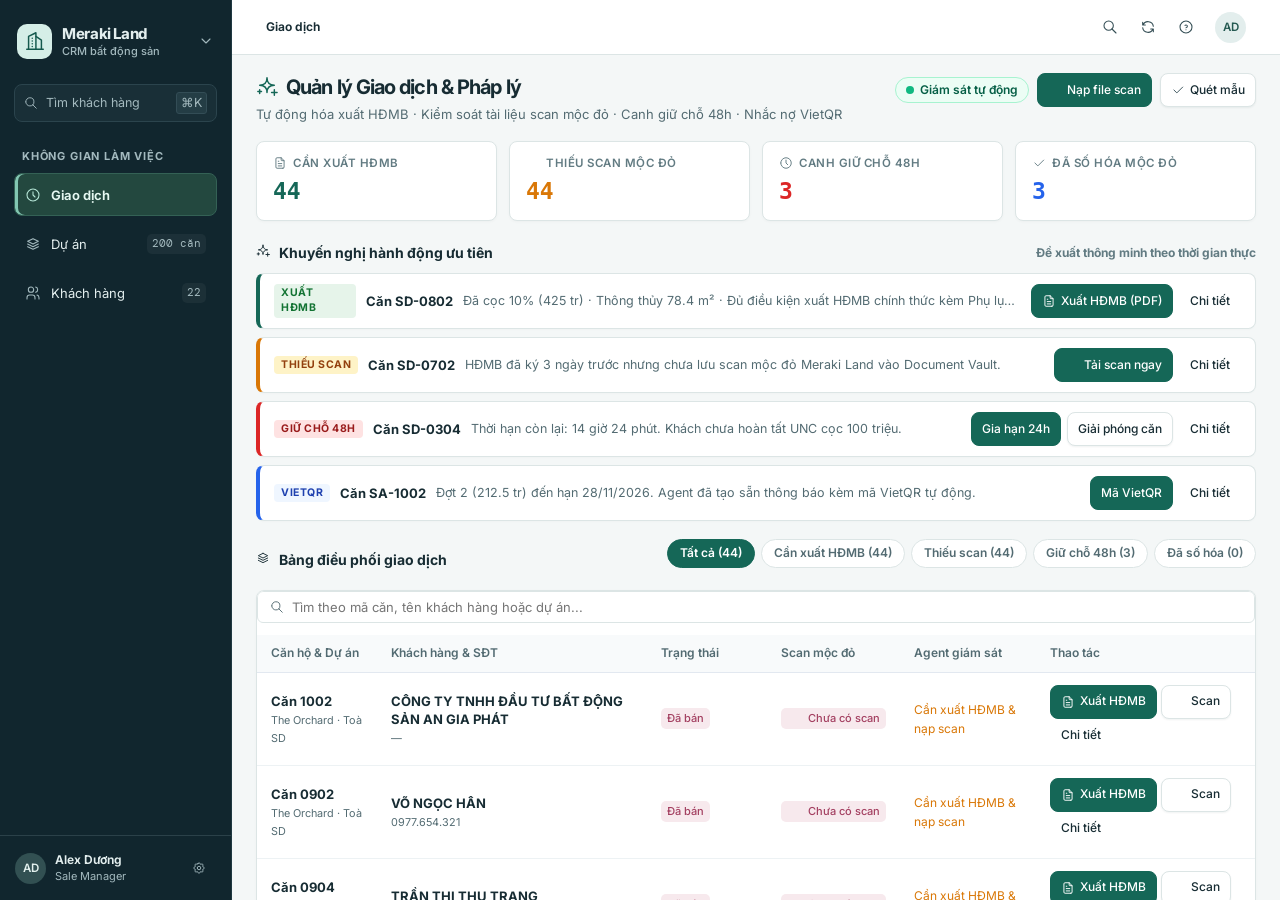
==== commit 44650ab9: "fix(ui): remove null reference to purged top-agent element in renderNav" ====
--- a/index.html
+++ b/index.html
@@ -1934,17 +1934,19 @@
         return;
       }
     }
-    $("#crumb").innerHTML = S.view === "work" ? "<b>Giao dịch</b>" : S.view === "agent" ? "<b>Hỏi CRM</b>" :
+    $("#crumb").innerHTML = S.view === "work" ? "<b>Giao dịch</b>" :
       S.view === "project"
         ? '<span>Dự án</span><svg class="ic"><use href="#i-chevron-right"/></svg><b>' + esc(curProj().short) + " · " + esc(curTower().name) + "</b>"
         : '<span>Khách hàng</span><svg class="ic"><use href="#i-chevron-right"/></svg><b>Tất cả khách hàng</b>';
   }
 
   function renderNav() {
-    $("#cnt-units").textContent = UNITS.length + " căn";
-    $("#cnt-cust").textContent = customers().length;
-    $('[data-act="filter-toggle"]').hidden = ["agent", "work"].includes(S.view);
-    $(".top-agent").setAttribute("aria-current", S.view === "agent" ? "page" : "false");
+    const cntU = $("#cnt-units");
+    if (cntU) cntU.textContent = UNITS.length + " căn";
+    const cntC = $("#cnt-cust");
+    if (cntC) cntC.textContent = customers().length;
+    const filterToggle = $('[data-act="filter-toggle"]');
+    if (filterToggle) filterToggle.hidden = S.view === "work";
     $$(".sb-nav .nav-item").forEach((b) => {
       if (b.dataset.act === "nav") {
         const active = b.dataset.view === S.view;
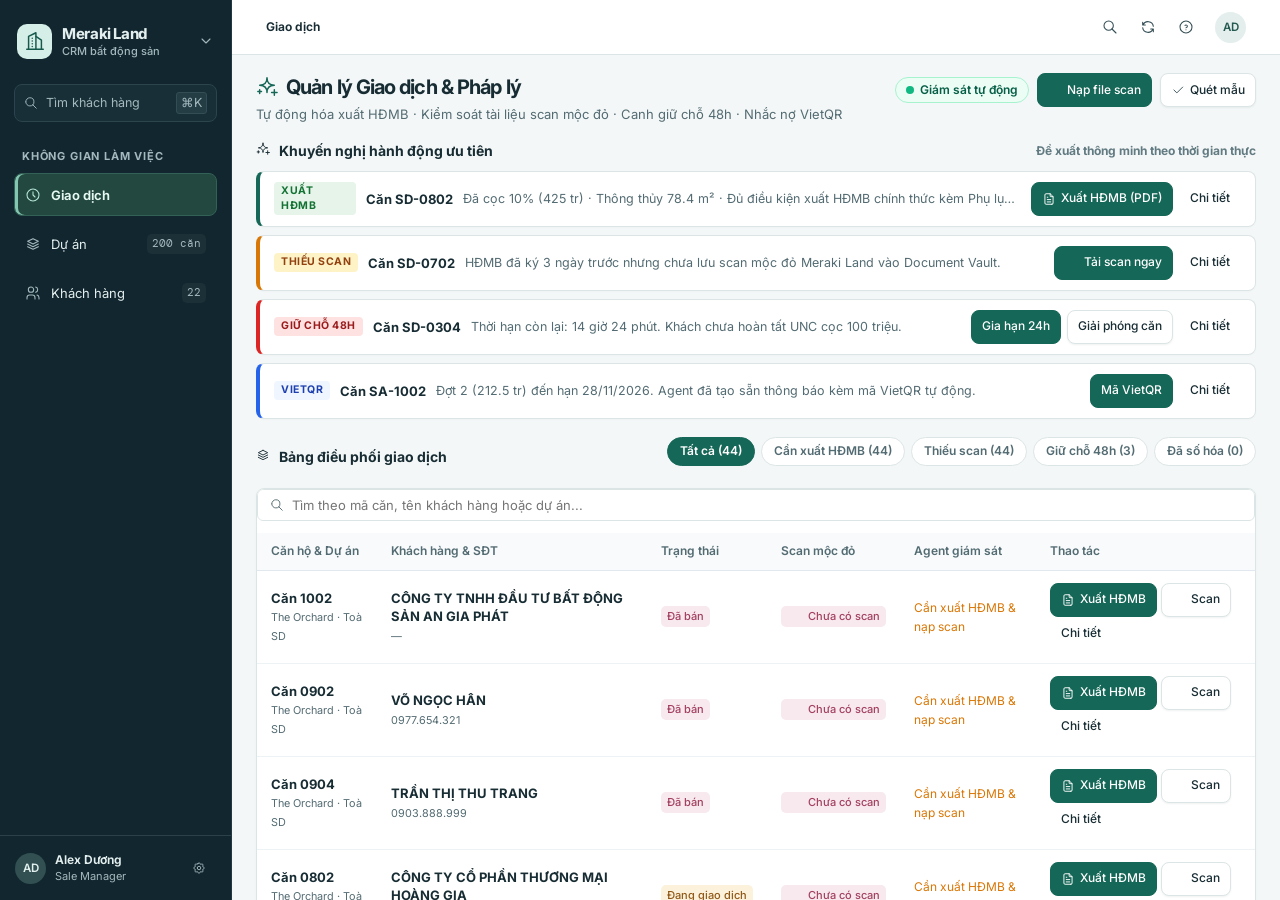
==== commit e9775f25: "refactor(ui): remove top 4 KPI cards to streamline transaction hub" ====
--- a/index.html
+++ b/index.html
@@ -4385,25 +4385,6 @@
         '</div>' +
       '</header>' +
 
-      '<div class="agent-kpi-grid">' +
-        '<div class="agent-kpi hdmb">' +
-          '<span><svg class="ic sm"><use href="#i-file"/></svg> Cần xuất HĐMB</span>' +
-          '<b>' + needHdmbList.length + '</b>' +
-        '</div>' +
-        '<div class="agent-kpi scan">' +
-          '<span><svg class="ic sm"><use href="#i-alert"/></svg> Thiếu scan mộc đỏ</span>' +
-          '<b>' + missingScanList.length + '</b>' +
-        '</div>' +
-        '<div class="agent-kpi lock">' +
-          '<span><svg class="ic sm"><use href="#i-clock"/></svg> Canh giữ chỗ 48h</span>' +
-          '<b>' + hold48hList.length + '</b>' +
-        '</div>' +
-        '<div class="agent-kpi cash">' +
-          '<span><svg class="ic sm"><use href="#i-check"/></svg> Đã số hóa mộc đỏ</span>' +
-          '<b>' + scanVault.size + '</b>' +
-        '</div>' +
-      '</div>' +
-
       '<div class="agent-nba-container" style="margin-bottom:18px;">' +
         '<div class="agent-sec-title">' +
           '<span><svg class="ic sm" style="margin-right:6px;"><use href="#i-agent"/></svg> Khuyến nghị hành động ưu tiên</span>' +
